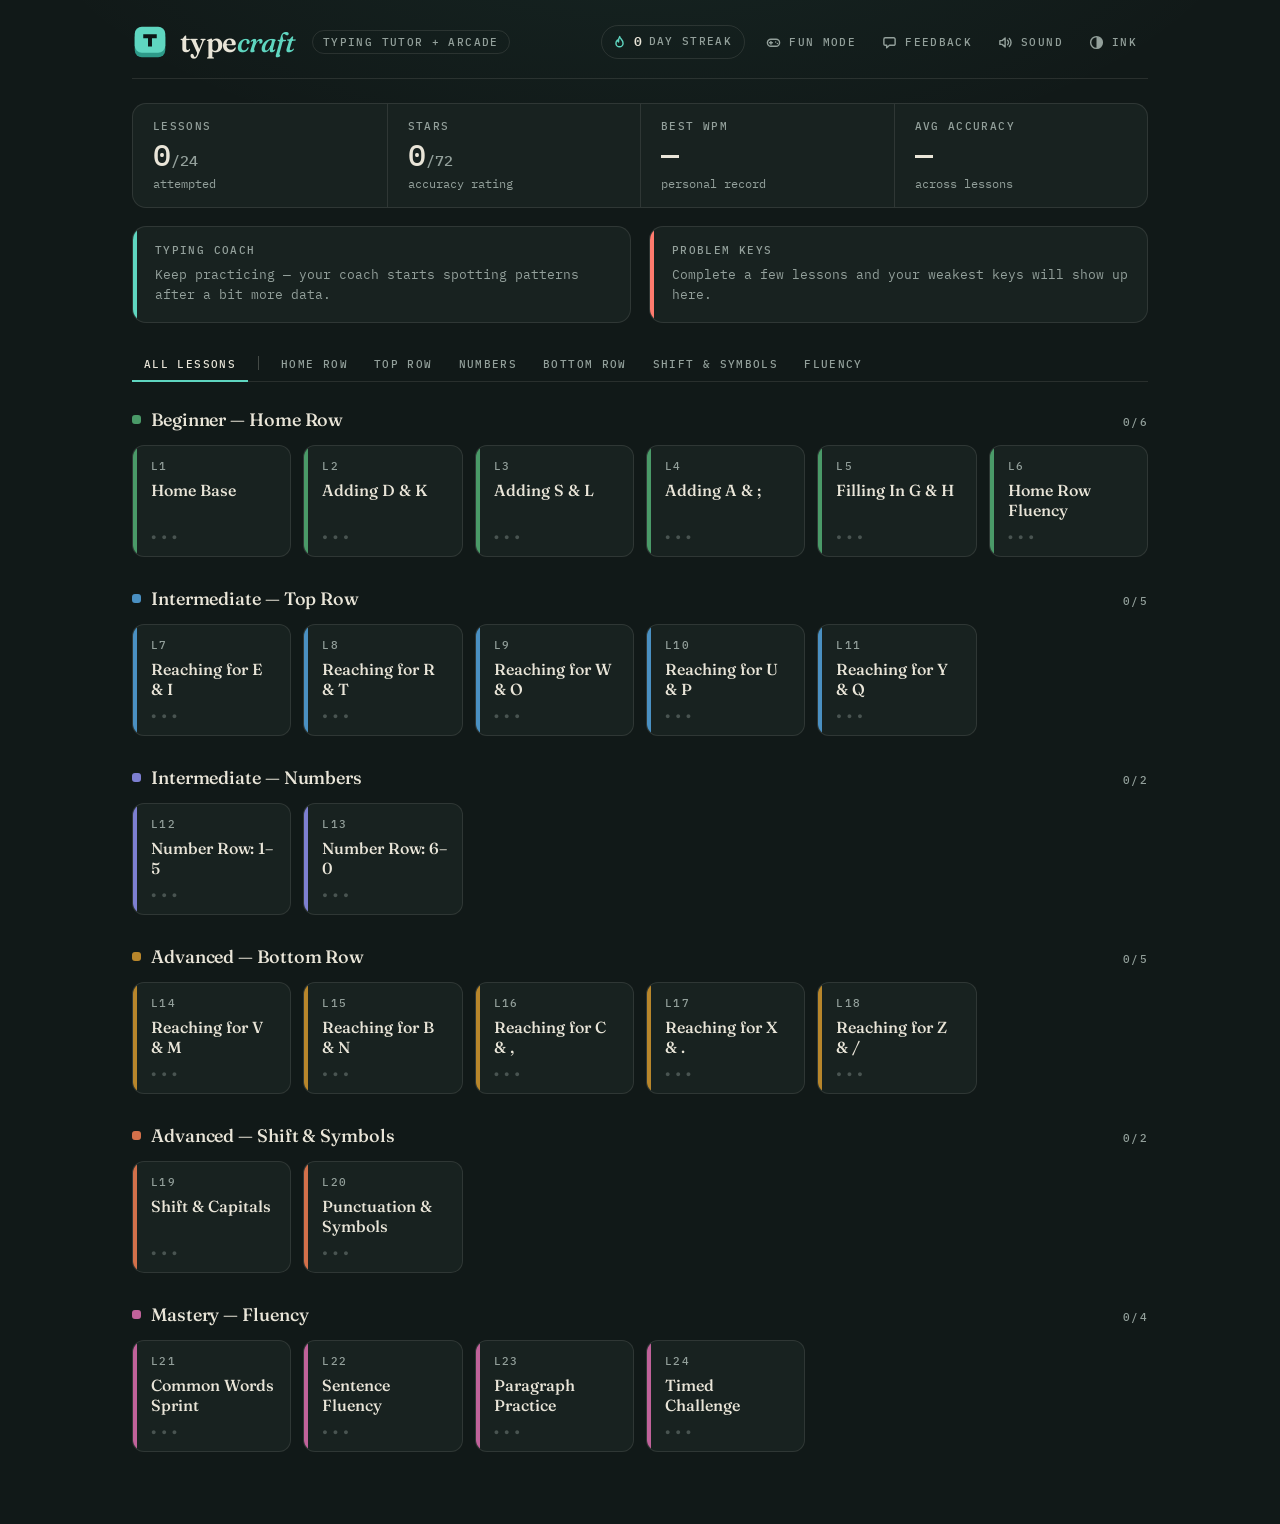
==== index.html @ c78d2ec3 "Fix the 11 known bugs in lessons, stats, input and coach - Lessons only use keys already taught: B &" ====
<!DOCTYPE html>
<html lang="en" data-theme="dark">
<head>
<meta charset="UTF-8">
<meta name="viewport" content="width=device-width, initial-scale=1.0">
<title>TypeCraft</title>
<link rel="icon" type="image/svg+xml" href="data:image/svg+xml,%3Csvg xmlns='http://www.w3.org/2000/svg' viewBox='0 0 40 40'%3E%3Crect x='3' y='7' width='34' height='30' rx='8' fill='%23177a6c'/%3E%3Crect x='3' y='3' width='34' height='29' rx='8' fill='%2345cdb6'/%3E%3Cpath d='M12.5 11.5h15v4.2h-5.3V25h-4.4v-9.3h-5.3z' fill='%230c1615'/%3E%3C/svg%3E">
<link rel="preconnect" href="https://fonts.googleapis.com">
<link rel="preconnect" href="https://fonts.gstatic.com" crossorigin>
<link href="https://fonts.googleapis.com/css2?family=Fraunces:ital,opsz,wght@0,9..144,400..700;1,9..144,400..700&family=IBM+Plex+Mono:wght@400;500;600&display=swap" rel="stylesheet">
<style>
/* ==========================================================================
   TYPECRAFT LOOK - "ink & paper"
   Two themes: "ink" (dark, the default) and "paper" (light).
   One accent (teal) and one alarm colour (red, used for errors only).
   Type: IBM Plex Mono for everything you type or measure, Fraunces for
   names and titles. Every colour is a token; nothing below hardcodes one.
   Buttons and key hints are drawn as keycaps; the lesson text sits on a
   sheet under a typewriter-style scale.
   ========================================================================== */
:root{
  --mono:'IBM Plex Mono',ui-monospace,'Cascadia Mono',Consolas,monospace;
  --display:'Fraunces',Georgia,'Times New Roman',serif;
  --radius:14px;
  /* older token names, still referenced by a few inline styles in the script */
  --surface:var(--sub-alt); --surface-alt:var(--sub-alt);
  --text-primary:var(--text); --text-muted:var(--sub); --caret:var(--accent);
}
/* Contrast on --bg / --sub-alt: text 14.2 / 12.9, sub 6.6 / 6.0, accent 10.1 / 9.2, error 7.1 / 6.5 */
:root[data-theme="dark"]{
  --bg:#111918; --sub-alt:#182220; --fill:#22302d;
  --text:#e9e5d8; --sub:#93a09b; --typed:#4f867b;
  --accent:#5fd6c0; --accent-ink:#0c1615; --accent-deep:#2e9a89; --accent-soft:rgba(95,214,192,.13);
  --error:#ff7b6e; --error-ink:#2a0d0a; --error-deep:#c9483c; --error-soft:rgba(255,123,110,.17);
  --border:rgba(233,229,216,.11); --border-strong:rgba(233,229,216,.24); --key-edge:#080d0c;
  --shadow:rgba(0,0,0,.55); --scrim:rgba(6,10,10,.74); --glow:rgba(95,214,192,.07);
}
/* Contrast on --bg / --sub-alt: text 14.5 / 16.1, sub 5.4 / 6.0, accent 5.2 / 5.8, error 4.6 / 5.1 */
:root[data-theme="light"]{
  --bg:#f1ece1; --sub-alt:#fbf8f1; --fill:#e6dfd0;
  --text:#1e1c17; --sub:#655f52; --typed:#6f968d;
  --accent:#0b6e63; --accent-ink:#fbf8f1; --accent-deep:#07504a; --accent-soft:rgba(11,110,99,.11);
  --error:#bf3a2b; --error-ink:#fff7f3; --error-deep:#8f2a1f; --error-soft:rgba(191,58,43,.13);
  --border:rgba(48,40,22,.14); --border-strong:rgba(48,40,22,.3); --key-edge:#d3cab6;
  --shadow:rgba(70,52,20,.24); --scrim:rgba(52,46,34,.5); --glow:rgba(11,110,99,.06);
}

/* ---------- BASE ---------- */
*{box-sizing:border-box;}
html{scrollbar-color:var(--border-strong) transparent;}
html,body{margin:0; padding:0;}
body{
  background-color:var(--bg); color:var(--text); font-family:var(--mono); font-size:14px; line-height:1.5;
  min-height:100vh; -webkit-font-smoothing:antialiased;
  background-image:radial-gradient(900px 440px at 50% -140px, var(--glow), transparent 72%); background-repeat:no-repeat;
  transition:background-color .25s ease, color .25s ease;
}
::selection{background:var(--accent); color:var(--accent-ink);}
button,select,textarea,input{font-family:var(--mono);}
:focus-visible{outline:2px solid var(--accent); outline-offset:2px;}
.app-wrapper{max-width:1080px; margin:0 auto; min-height:100vh; display:flex; flex-direction:column; gap:24px; padding:24px 32px 72px;}

/* small tracked capitals: the one label style used across the whole app */
.brand-tag,.nav-btn,.streak-label,.hs-label,.review-title,.config-item,.tier-meta,.lnum,.chip-label,
.keycap .label,.rlabel,.si-hud-item,.tow-label,.legend-item{
  font-family:var(--mono); font-size:10.5px; font-weight:500; letter-spacing:.13em; text-transform:uppercase;
}

/* generic modal shell */
.overlay{position:fixed; inset:0; background:var(--scrim); backdrop-filter:blur(5px); display:flex; align-items:center; justify-content:center; padding:20px; z-index:30;}
.overlay.hidden{display:none;}

/* ---------- BUTTONS: keycaps ---------- */
.btn{font-size:12.5px; font-weight:600; letter-spacing:.01em; padding:10px 16px; border-radius:9px; cursor:pointer; border:1px solid transparent; transition:transform .08s ease, box-shadow .08s ease, filter .12s ease;}
.btn.primary{background:var(--accent); color:var(--accent-ink); box-shadow:0 3px 0 var(--accent-deep);}
.btn.secondary{background:var(--sub-alt); color:var(--text); border-color:var(--border-strong); box-shadow:0 3px 0 var(--key-edge);}
.btn.danger{background:var(--error); color:var(--error-ink); box-shadow:0 3px 0 var(--error-deep);}
.btn:hover{transform:translateY(-1px); filter:brightness(1.06);}
.btn.primary:hover{box-shadow:0 4px 0 var(--accent-deep);}
.btn.secondary:hover{box-shadow:0 4px 0 var(--key-edge);}
.btn.danger:hover{box-shadow:0 4px 0 var(--error-deep);}
.btn:active{transform:translateY(2px); filter:none;}
.btn.primary:active{box-shadow:0 1px 0 var(--accent-deep);}
.btn.secondary:active{box-shadow:0 1px 0 var(--key-edge);}
.btn.danger:active{box-shadow:0 1px 0 var(--error-deep);}
.back-btn{background:none; border:none; color:var(--sub); font-size:12px; padding:6px 10px; margin-left:-10px; border-radius:8px; cursor:pointer; transition:color .12s ease, background .12s ease;}
.back-btn:hover{color:var(--text); background:var(--fill);}

/* ---------- HEADER ---------- */
.dashboard-header{display:flex; align-items:center; gap:16px; flex-wrap:wrap; padding-bottom:18px; border-bottom:1px solid var(--border);}
.brand{display:flex; align-items:center; gap:12px; font-family:var(--display); font-size:28px; font-weight:600; letter-spacing:-.02em; line-height:1; color:var(--text); cursor:pointer; user-select:none;}
.brand-mark{width:36px; height:36px; flex:none; transition:transform .12s ease;}
.brand:hover .brand-mark{transform:translateY(-1px);}
.brand:active .brand-mark{transform:translateY(1px);}
.bm-base{fill:var(--accent-deep);} .bm-top{fill:var(--accent);} .bm-glyph{fill:var(--accent-ink);}
.brand .brand-accent{font-style:italic; font-weight:500; color:var(--accent); padding-right:2px;}
.brand .brand-tag{color:var(--sub); border:1px solid var(--border); border-radius:999px; padding:6px 10px 5px; margin-left:4px; line-height:1;}
.header-actions{display:flex; align-items:center; gap:4px; margin-left:auto;}
.nav-btn{background:none; border:none; color:var(--sub); padding:9px 11px; border-radius:9px; cursor:pointer; display:flex; align-items:center; gap:8px; transition:color .12s ease, background .12s ease;}
.nav-btn:hover{color:var(--text); background:var(--fill);}
.nb-svg{width:15px; height:15px; flex:none; fill:none; stroke:currentColor; stroke-width:1.5; stroke-linecap:round; stroke-linejoin:round;}
.streak-display{display:flex; align-items:center; gap:7px; color:var(--sub); padding:6px 12px 6px 10px; margin-right:6px; border-radius:999px; border:1px solid var(--border);}
.streak-display .nb-svg{color:var(--accent);}
.streak-display b{color:var(--text); font-size:13px; font-weight:600;}

/* ---------- HOME ---------- */
#homeView{display:flex; flex-direction:row; flex-wrap:wrap; align-content:flex-start; gap:18px; animation:fadeSlideIn .25s ease;}
#homeView > *{flex:1 1 100%; min-width:0;}
#homeView > .coach-panel,#homeView > .review-panel{flex:1 1 calc(50% - 9px); min-width:300px;}

.home-stats{display:grid; grid-template-columns:repeat(4,1fr); background:var(--sub-alt); border:1px solid var(--border); border-radius:var(--radius); overflow:hidden;}
.hstat{display:flex; flex-direction:column; gap:3px; padding:15px 20px 14px; border-left:1px solid var(--border);}
.hstat:first-child{border-left:none;}
.hstat .hs-label{color:var(--sub);}
.hstat .hs-value{font-size:30px; font-weight:500; color:var(--text); line-height:1.15; font-variant-numeric:tabular-nums;}
.hstat .hs-sub{font-size:11.5px; color:var(--sub);}

.review-panel,.coach-panel{position:relative; overflow:hidden; background:var(--sub-alt); border:1px solid var(--border); border-radius:var(--radius); padding:16px 18px 16px 22px; display:flex; align-items:center; justify-content:space-between; gap:14px 18px; flex-wrap:wrap;}
.review-panel::before,.coach-panel::before{content:''; position:absolute; left:0; top:0; bottom:0; width:4px; background:var(--error);}
.coach-panel::before{background:var(--accent);}
.review-info{display:flex; flex-direction:column; gap:7px; min-width:0; flex:1 1 300px;}
.review-title{color:var(--sub);}
.review-keys{display:flex; gap:6px; flex-wrap:wrap;}
.review-key-chip{font-size:12.5px; font-weight:600; padding:4px 9px; border-radius:6px; background:var(--error-soft); color:var(--error);}
.review-empty{font-size:13px; color:var(--sub); line-height:1.55;}
.coach-message{font-size:13px; color:var(--text); max-width:560px; line-height:1.6;}

/* tier filter: index tabs */
.config-bar{display:flex; align-items:flex-end; gap:2px; flex-wrap:wrap; border-bottom:1px solid var(--border); margin-top:6px;}
.config-item{background:none; border:none; border-bottom:2px solid transparent; margin-bottom:-1px; color:var(--sub); padding:10px 12px 9px; cursor:pointer; white-space:nowrap; transition:color .12s ease, border-color .12s ease;}
.config-item:hover{color:var(--text);}
.config-item.active{color:var(--text); border-bottom-color:var(--accent);}
.config-sep{width:1px; height:14px; background:var(--border-strong); margin:0 8px 11px; flex:none;}

/* ---------- LESSON DASHBOARD ---------- */
.card-dashboard{display:flex; flex-direction:column; gap:28px; padding-top:6px;}
.tier-block{display:flex; flex-direction:column; gap:12px;}
.tier-head{display:flex; align-items:baseline; gap:10px;}
.tier-dot{width:9px; height:9px; border-radius:3px; flex:none; align-self:center;}
.tier-title{font-family:var(--display); font-size:18px; font-weight:500; letter-spacing:-.005em; color:var(--text);}
.tier-meta{margin-left:auto; color:var(--sub);}
.card-grid{display:grid; grid-template-columns:repeat(auto-fill, minmax(140px,1fr)); gap:12px;}
.lesson-card{
  position:relative; overflow:hidden; background:var(--sub-alt); border:1px solid var(--border); border-radius:12px;
  padding:13px 14px 12px 18px; min-height:112px; cursor:pointer; display:flex; flex-direction:column; gap:6px;
  transition:transform .14s ease, border-color .14s ease, box-shadow .14s ease;
}
.lesson-card::after{content:''; position:absolute; left:0; top:0; bottom:0; width:4px; background:var(--tier-accent, var(--accent)); transition:width .14s ease;}
.lesson-card:hover{transform:translateY(-3px); border-color:var(--tier-accent, var(--accent)); box-shadow:0 14px 26px -18px var(--shadow);}
.lesson-card:hover::after{width:7px;}
.lesson-card .lnum{color:var(--sub);}
.lesson-card .ltitle{font-family:var(--display); font-size:16px; font-weight:500; line-height:1.25; color:var(--text);}
.lesson-card .lstars{margin-top:auto; font-size:9px; letter-spacing:5px; color:var(--tier-accent, var(--accent));}
.lesson-card .lstars .empty{color:var(--sub); opacity:.4;}
.empty-grid{font-size:12.5px; color:var(--sub); padding:8px 2px;}

/* ==========================================================================
   LESSON PAGE - a sheet of paper under a typewriter scale, with finger guide
   ========================================================================== */
#lessonView{display:none; flex-direction:column; gap:16px; animation:fadeSlideIn .25s ease;}
@keyframes fadeSlideIn{ from{opacity:0; transform:translateY(8px);} to{opacity:1; transform:translateY(0);} }

.lesson-shell{
  display:grid; grid-template-columns:minmax(0,1fr) auto; column-gap:24px; row-gap:14px; align-items:end;
  grid-template-areas:"head stages" "title chips" "rail rail" "paper paper" "stats ctrl";
}
.lesson-shell > .lesson-head{grid-area:head; align-self:center;}
.lesson-shell > .lesson-heading{grid-area:title;}
.lesson-shell > .key-chips{grid-area:chips; justify-self:end; justify-content:flex-end; padding-bottom:7px;}
.lesson-shell > .stage-row{grid-area:stages; justify-self:end; align-self:center;}
.lesson-shell > .rail-wrap{grid-area:rail; margin-top:4px;}
.lesson-shell > .paper-wrap{grid-area:paper; margin-top:-14px;} /* cancels the row gap: the sheet hangs from the scale */
.lesson-shell > .stats-row{grid-area:stats; margin-top:4px;}
.lesson-shell > .controls{grid-area:ctrl; justify-self:end; align-self:center; margin-top:4px;}

.lesson-head{display:flex; align-items:center; justify-content:space-between; gap:14px; flex-wrap:wrap;}
.lesson-tier-tag{font-size:12px; color:var(--sub); line-height:1.5; max-width:620px;}
.lesson-title{font-family:var(--display); font-size:32px; font-weight:600; letter-spacing:-.02em; line-height:1.15; margin-top:2px; color:var(--text);}
.key-chips{display:flex; gap:8px; align-items:center; flex-wrap:wrap;}
.chip-label{color:var(--sub);}
.chip{min-width:28px; text-align:center; background:var(--sub-alt); color:var(--text); font-family:var(--mono); font-size:12px; font-weight:600; padding:3px 8px; border:1px solid var(--border-strong); border-bottom-width:3px; border-radius:7px;}

.stage-row{display:inline-flex; gap:2px; align-items:center; padding:3px; background:var(--sub-alt); border:1px solid var(--border); border-radius:11px;}
.stage-pill{font-size:12px; font-weight:500; padding:6px 12px; border-radius:8px; color:var(--sub); transition:color .12s ease, background .12s ease;}
.stage-pill:hover{color:var(--text);}
.stage-pill.done{color:var(--accent);}
.stage-pill.current{background:var(--accent); color:var(--accent-ink); font-weight:600;}

/* the scale: ruler ticks along the top edge of the sheet, pointer shows progress */
.rail-wrap{padding:0;}
.rail{position:relative; height:24px;}
.rail-track{
  position:absolute; left:0; right:0; bottom:0; height:9px;
  background-image:repeating-linear-gradient(90deg, var(--border-strong) 0 1px, transparent 1px 60px), repeating-linear-gradient(90deg, var(--border-strong) 0 1px, transparent 1px 12px);
  background-size:100% 9px, 100% 5px; background-position:left bottom, left bottom; background-repeat:no-repeat;
}
.carriage{position:absolute; left:0; top:1px; width:14px; height:11px; background:var(--accent); clip-path:polygon(0 0, 100% 0, 50% 100%); transition:left .08s linear;}
.carriage.ding{animation:ding .32s ease;}
@keyframes ding{0%{transform:translateY(0);} 40%{transform:translateY(-5px);} 100%{transform:translateY(0);}}

.paper-wrap{position:relative;}
.paper{position:relative; background:var(--sub-alt); border:1px solid var(--border); border-radius:var(--radius); padding:28px 34px 30px; min-height:172px; box-shadow:0 22px 44px -30px var(--shadow); transition:opacity .2s ease, border-color .2s ease, box-shadow .2s ease;}
.lesson-shell .paper{border-radius:3px 3px var(--radius) var(--radius);}
.paper.focused{border-color:var(--border-strong); box-shadow:0 0 0 3px var(--accent-soft), 0 22px 44px -30px var(--shadow);}
.text-display{font-family:var(--mono); font-size:26px; font-weight:400; line-height:1.8; color:var(--text); white-space:pre-wrap; word-wrap:break-word; font-variant-ligatures:none;}
.word{display:inline-block; white-space:nowrap;}
/* What is still to type is the strongest text on the page, because that is
   where the eyes should be; what has been typed fades back into the sheet. */
.letter{display:inline-block; position:relative; transition:color .1s ease;}
.letter.default{color:var(--text);}
.letter.correct{color:var(--typed);}
.letter.incorrect{color:var(--error); background:linear-gradient(var(--error-soft), var(--error-soft)) no-repeat center / 100% 62%; border-radius:3px; text-decoration:underline; text-decoration-thickness:2px; text-underline-offset:7px;}
.letter.current{background:none;}
.letter.current::before{content:''; position:absolute; left:-2px; top:15%; height:70%; width:3px; background:var(--accent); border-radius:2px; animation:caretBlink 1.1s steps(1) infinite;}
@keyframes caretBlink{0%,55%{opacity:1;} 56%,100%{opacity:0;}}
/* invisible capture textarea laid over the sheet (lesson + both typing games) */
#typer,#metroTyper,#towTyper{position:absolute; inset:0; width:100%; height:100%; opacity:0; resize:none; border:none; outline:none; margin:0; padding:0; background:transparent; color:transparent; caret-color:transparent; font-size:16px; cursor:text;}
/* start hint: the text stays readable underneath, the prompt straddles the foot of the sheet */
.start-hint{position:absolute; inset:0; display:flex; align-items:flex-end; justify-content:center; border-radius:var(--radius); cursor:text;}
.start-hint span{font-size:12px; color:var(--text); background:var(--bg); border:1px solid var(--border-strong); border-radius:999px; padding:6px 14px; transform:translateY(50%); box-shadow:0 8px 20px -10px var(--shadow); transition:border-color .12s ease, color .12s ease;}
.start-hint:hover span{border-color:var(--accent); color:var(--accent);}

.stats-row{display:flex; gap:10px; flex-wrap:wrap;}
.keycap{min-width:108px; padding:9px 14px 8px; background:var(--sub-alt); border:1px solid var(--border); border-radius:10px;}
.keycap .label{color:var(--sub);}
.keycap .value{font-family:var(--mono); font-size:22px; font-weight:500; color:var(--text); line-height:1.3; font-variant-numeric:tabular-nums;}
.keycap.accent .value{color:var(--accent);}

.controls{display:flex; align-items:center; gap:14px; flex-wrap:wrap;}
.hint{font-size:11.5px; color:var(--sub);}
.hint kbd{display:inline-block; background:var(--sub-alt); border:1px solid var(--border-strong); border-bottom-width:2px; border-radius:5px; padding:1px 7px; font-family:var(--mono); font-size:11px; font-weight:600; color:var(--text);}

/* ---------- finger guide ---------- */
.hands-card{background:none; border:1px solid var(--border); border-radius:var(--radius); padding:12px 18px 16px; display:flex; flex-direction:column; gap:8px;}
.finger-caption{text-align:center; font-size:12.5px; color:var(--sub);}
.finger-caption b{color:var(--accent); font-weight:600;}
.hands-stage{display:flex; justify-content:center; align-items:flex-end; gap:64px; padding:6px 0 2px;}
.hand{display:flex; flex-direction:column; align-items:center;}
.fingers{display:flex; gap:5px; align-items:flex-end;}
.finger{width:16px; background:var(--fill); border-radius:8px 8px 4px 4px; transition:transform .18s cubic-bezier(.34,1.56,.64,1), background .18s, box-shadow .18s;}
.finger.h-index{height:34px;} .finger.h-middle{height:42px;} .finger.h-ring{height:36px;} .finger.h-pinky{height:26px;}
.palm-row{display:flex; align-items:center; gap:5px; margin-top:3px;}
.palm{width:58px; height:28px; border-radius:14px 14px 20px 20px; background:var(--fill); opacity:.7;}
.thumb{width:22px; height:14px; background:var(--fill); border-radius:8px; transition:transform .18s cubic-bezier(.34,1.56,.64,1), background .18s, box-shadow .18s;}
.finger.active,.thumb.active{background:var(--accent); transform:translateY(-8px) scale(1.12); box-shadow:0 0 0 4px var(--accent-soft); z-index:2;}

/* ---------- FUN MODE HUB ---------- */
#funSelectView{display:none; flex-direction:column; gap:18px;}
.fun-grid{display:grid; grid-template-columns:repeat(auto-fill, minmax(260px,1fr)); gap:14px;}
.fun-card{background:var(--sub-alt); border:1px solid var(--border); border-radius:var(--radius); padding:22px 22px 24px; display:flex; flex-direction:column; gap:10px; align-items:flex-start; transition:transform .14s ease, border-color .14s ease, box-shadow .14s ease;}
.fun-card:hover{transform:translateY(-3px); border-color:var(--border-strong); box-shadow:0 16px 30px -22px var(--shadow);}
.fun-card .btn{margin-top:6px; align-self:stretch;}
/* cards carry different numbers of controls, so the Play key is pinned to the bottom */
.fun-card .btn:last-child{margin-top:auto;}
.fun-card select.btn{appearance:none; color:var(--text); background:var(--bg); border:1px solid var(--border-strong); box-shadow:none; font-weight:500; cursor:pointer;}
.fun-card select.btn:hover{transform:none; filter:none; border-color:var(--accent);}
.fun-card.disabled{opacity:.5;}
.fun-icon{width:46px; height:46px; border-radius:12px; background:var(--accent-soft); color:var(--accent); display:grid; place-items:center; font-size:24px; margin-bottom:4px;}
.fun-icon svg{width:26px; height:26px; fill:none; stroke:currentColor; stroke-width:1.6; stroke-linecap:round; stroke-linejoin:round;}
.fun-title{font-family:var(--display); font-size:21px; font-weight:600; letter-spacing:-.01em; color:var(--text);}
.fun-desc{font-size:12.5px; color:var(--sub); line-height:1.6;}

/* ---------- GAME HUD (shared by all three games) ---------- */
#spaceInvadersView,#metronomeView,#tugOfWarView{display:none; flex-direction:column; gap:14px;}
.si-hud{display:flex; align-items:center; gap:10px; flex-wrap:wrap;}
.si-hud-item{color:var(--sub); background:var(--sub-alt); border:1px solid var(--border); border-radius:10px; padding:7px 12px; line-height:1.6;}
.si-hud-item span{font-size:15px; font-weight:600; letter-spacing:0; color:var(--accent);}
.si-canvas-wrap{position:relative; border-radius:var(--radius); overflow:hidden; border:1px solid var(--border);}
#siCanvas{display:block; width:100%; background:var(--sub-alt);}
.si-hint{text-align:center; font-size:12px; color:var(--sub); margin:0;}
.si-gameover{position:absolute; inset:0; background:var(--sub-alt); background:color-mix(in srgb, var(--sub-alt) 90%, transparent); backdrop-filter:blur(3px); display:flex; flex-direction:column; align-items:center; justify-content:center; gap:14px; color:var(--text);}
.si-gameover.hidden{display:none;}
.si-gameover h3{font-family:var(--display); font-size:24px; font-weight:600; color:var(--text); margin:0;}
.si-gameover .si-score-big{font-family:var(--mono); font-size:52px; font-weight:500; color:var(--accent); line-height:1; margin-bottom:10px;}

/* ---------- METRONOME ---------- */
.beat-dot{width:16px; height:16px; border-radius:50%; background:var(--fill); border:1px solid var(--border-strong); margin-left:auto; margin-right:6px; transition:transform .08s ease, background .08s ease, box-shadow .08s ease;}
.beat-dot.pulse{transform:scale(1.5); background:var(--accent); border-color:var(--accent); box-shadow:0 0 0 6px var(--accent-soft);}

/* ---------- TUG OF WAR ---------- */
.tow-track{display:flex; align-items:center; gap:12px; padding:6px 0;}
.tow-label{color:var(--sub);}
.tow-label-left{color:var(--accent);}
.tow-label-right{color:var(--error);}
.tow-bar{flex:1; height:12px; border-radius:999px; background:linear-gradient(90deg, var(--accent-soft), var(--fill) 50%, var(--error-soft)); border:1px solid var(--border); position:relative;}
.tow-bar::after{content:''; position:absolute; left:50%; top:-6px; bottom:-6px; width:1px; background:var(--border-strong);}
.tow-flag{position:absolute; z-index:1; top:50%; left:50%; width:20px; height:20px; border-radius:50%; background:var(--accent); border:3px solid var(--bg); transform:translate(-50%,-50%); transition:left .1s linear; box-shadow:0 0 0 4px var(--accent-soft);}

/* ---------- RESULTS ---------- */
.results-view{position:fixed; inset:0; background:var(--scrim); backdrop-filter:blur(5px); display:flex; align-items:center; justify-content:center; padding:20px; opacity:1; transition:opacity .25s ease; z-index:20;}
.results-view.hidden{opacity:0; pointer-events:none;}
.results-card{background:var(--sub-alt); border:1px solid var(--border); border-radius:18px; padding:30px 36px 32px; width:100%; max-width:640px; text-align:center; box-shadow:0 30px 80px -24px var(--shadow);}
.results-card h2{margin:0 0 16px; font-family:var(--display); font-size:27px; font-weight:600; letter-spacing:-.015em; line-height:1.2; color:var(--text);}
.results-stars{font-size:19px; letter-spacing:8px; padding-left:8px; color:var(--accent); margin:-6px 0 18px;}
.results-stars .empty{color:var(--sub); opacity:.4;}
#wpmChart{width:100%; height:200px; background:var(--bg); border-radius:12px; border:1px solid var(--border);}
.chart-legend{display:flex; justify-content:center; gap:20px; margin:12px 0 22px; color:var(--sub);}
.legend-item{display:flex; align-items:center; gap:7px;}
.dot{width:8px; height:8px; border-radius:50%; display:inline-block;}
.dot-wpm{background:var(--accent);}
.dot-acc{background:var(--sub);}
.results-grid{display:grid; grid-template-columns:repeat(auto-fit, minmax(110px,1fr)); gap:10px; margin:6px 0 26px;}
.rstat{background:var(--bg); border:1px solid var(--border); border-radius:10px; padding:10px 8px 8px;}
.rlabel{color:var(--sub);}
.rvalue{font-family:var(--mono); font-size:26px; font-weight:500; color:var(--text); line-height:1.3; font-variant-numeric:tabular-nums;}
.rstat:first-child .rvalue{color:var(--accent);}
.results-actions{display:flex; gap:10px; justify-content:center; flex-wrap:wrap;}

/* ---------- FEEDBACK MODAL ---------- */
.feedback-stars{display:flex; gap:6px; font-size:26px; line-height:1; color:var(--sub); cursor:pointer; margin:4px 0 16px;}
.feedback-stars span{opacity:.45; transition:color .12s ease, opacity .12s ease, transform .12s ease;}
.feedback-stars span:hover{transform:scale(1.15); opacity:.8;}
.feedback-stars span.active{color:var(--accent); opacity:1;}
.feedback-textarea{width:100%; min-height:104px; resize:vertical; background:var(--bg); border:1px solid var(--border-strong); border-radius:10px; padding:12px 13px; color:var(--text); font-family:var(--mono); font-size:13px; line-height:1.6; outline:none; margin-bottom:16px;}
.feedback-textarea:focus{border-color:var(--accent); box-shadow:0 0 0 3px var(--accent-soft);}
.feedback-textarea::placeholder{color:var(--sub);}
.feedback-history{margin-top:20px; max-height:170px; overflow-y:auto; display:flex; flex-direction:column; gap:8px;}
.feedback-entry{background:var(--bg); border:1px solid var(--border); border-radius:10px; padding:10px 13px; font-size:12.5px; line-height:1.5;}
.feedback-entry .fe-stars{color:var(--accent); font-size:12px;}
.feedback-entry .fe-date{color:var(--sub); font-size:11px; float:right;}

/* ---------- narrow windows ---------- */
@media (max-width:820px){
  .app-wrapper{padding:18px 16px 56px;}
  .brand .brand-tag{display:none;}
  .home-stats{grid-template-columns:repeat(2,1fr);}
  .hstat:nth-child(odd){border-left:none;}
  .hstat:nth-child(n+3){border-top:1px solid var(--border);}
  .lesson-shell{grid-template-columns:minmax(0,1fr); grid-template-areas:"head" "title" "chips" "stages" "rail" "paper" "stats" "ctrl";}
  .lesson-shell > .stage-row,.lesson-shell > .controls,.lesson-shell > .key-chips{justify-self:start; justify-content:flex-start; padding-bottom:0;}
  .lesson-title{font-size:26px;}
  .text-display{font-size:20px;}
  .paper{padding:22px 18px 24px;}
  .hands-stage{gap:36px;}
}
@media (prefers-reduced-motion: reduce){
  *{animation:none !important; transition:none !important;}
}
</style>
</head>
<body>

  <div class="app-wrapper">

    <header class="dashboard-header">
      <div class="brand" id="brandHome" title="Back to lessons"><svg class="brand-mark" viewBox="0 0 40 40" aria-hidden="true"><rect class="bm-base" x="3" y="7" width="34" height="30" rx="8"/><rect class="bm-top" x="3" y="3" width="34" height="29" rx="8"/><path class="bm-glyph" d="M12.5 11.5h15v4.2h-5.3V25h-4.4v-9.3h-5.3z"/></svg><span>type<span class="brand-accent">craft</span></span><span class="brand-tag">typing tutor + arcade</span></div>
      <div class="header-actions">
        <div class="streak-display" title="Consecutive days practiced"><svg class="nb-svg" viewBox="0 0 16 16" aria-hidden="true"><path d="M8.2 1.6c.3 2.3 3.6 3.6 3.6 7.1a3.8 3.8 0 0 1-7.6 0c0-1.5.7-2.6 1.6-3.4.1 1 .5 1.7 1.2 2.1-.3-2.2.2-4.2 1.2-5.8z"/></svg><b id="streakCount">0</b><span class="streak-label">day streak</span></div>
        <button id="funModeBtn" class="nav-btn" title="Arcade mini-games"><svg class="nb-svg" viewBox="0 0 16 16" aria-hidden="true"><rect x="1.5" y="4.5" width="13" height="7.5" rx="3.75"/><path d="M5.25 6.75v3M3.75 8.25h3M10.3 7.4h.01M12.1 9.1h.01"/></svg>fun mode</button>
        <button id="feedbackBtn" class="nav-btn" title="Send feedback"><svg class="nb-svg" viewBox="0 0 16 16" aria-hidden="true"><path d="M3.5 3h9A1.5 1.5 0 0 1 14 4.5v5a1.5 1.5 0 0 1-1.5 1.5H8l-3 2.6V11H3.5A1.5 1.5 0 0 1 2 9.5v-5A1.5 1.5 0 0 1 3.5 3z"/></svg>feedback</button>
        <button id="soundToggle" class="nav-btn" title="Key sounds: click to switch between on, low and off"></button>
        <button id="themeToggle" class="nav-btn" title="Switch between the ink (dark) and paper (light) themes"></button>
      </div>
    </header>

    <!-- ============ HOME ============ -->
    <div id="homeView">
      <div class="home-stats" id="homeStats"></div>
      <div id="coachPanel" class="coach-panel"></div>
      <div id="reviewPanel" class="review-panel"></div>
      <div class="config-bar" id="tierFilter"></div>
      <div id="cardDashboard" class="card-dashboard"></div>
    </div>

    <!-- ============ LESSON PAGE — Carriage layout ============ -->
    <div id="lessonView">
      <div class="lesson-shell">
        <div class="lesson-head">
          <button class="back-btn" id="backBtn">&larr; Back to dashboard</button>
        </div>
        <div class="lesson-heading">
          <div class="lesson-tier-tag" id="lessonTier"></div>
          <div class="lesson-title" id="lessonTitle"></div>
        </div>
        <div class="key-chips"><span class="chip-label">Focus:</span><div id="keyChips" style="display:flex; gap:6px; flex-wrap:wrap;"></div></div>
        <div class="stage-row" id="stageRow"></div>

        <div class="rail-wrap">
          <div class="rail">
            <div class="rail-track"></div>
            <div class="carriage" id="carriage"></div>
          </div>
        </div>

        <div class="paper-wrap">
          <div class="paper" id="paper">
            <div class="text-display" id="textDisplay"></div>
            <textarea id="typer" autocomplete="off" autocapitalize="off" autocorrect="off" spellcheck="false"></textarea>
          </div>
          <div class="start-hint" id="startHint"><span>just start typing</span></div>
        </div>

        <div class="stats-row">
          <div class="keycap"><div class="label">Time</div><div class="value" id="statTime">0.0s</div></div>
          <div class="keycap accent"><div class="label">WPM</div><div class="value" id="statWpm">0</div></div>
          <div class="keycap"><div class="label">Accuracy</div><div class="value" id="statAcc">100%</div></div>
          <div class="keycap"><div class="label">Errors</div><div class="value" id="statErr">0</div></div>
        </div>

        <div class="controls">
          <button class="btn secondary" id="restartBtn">Restart lesson</button>
          <span class="hint">press <kbd>Tab</kbd> to restart instantly</span>
        </div>
      </div>

      <div class="hands-card">
        <div class="finger-caption" id="fingerCaption">&nbsp;</div>
        <div class="hands-stage">
          <div class="hand left">
            <div class="fingers">
              <div class="finger h-pinky" data-finger="lp"></div>
              <div class="finger h-ring" data-finger="lr"></div>
              <div class="finger h-middle" data-finger="lm"></div>
              <div class="finger h-index" data-finger="li"></div>
            </div>
            <div class="palm-row"><div class="palm"></div><div class="thumb" data-finger="thumb-l"></div></div>
          </div>
          <div class="hand right">
            <div class="fingers">
              <div class="finger h-index" data-finger="ri"></div>
              <div class="finger h-middle" data-finger="rm"></div>
              <div class="finger h-ring" data-finger="rr"></div>
              <div class="finger h-pinky" data-finger="rp"></div>
            </div>
            <div class="palm-row"><div class="thumb" data-finger="thumb-r"></div><div class="palm"></div></div>
          </div>
        </div>
      </div>
    </div>

    <!-- ============ FUN MODE HUB ============ -->
    <div id="funSelectView">
      <div class="lesson-head">
        <button class="back-btn" id="funBackBtn">&larr; Back to dashboard</button>
      </div>
      <div class="fun-grid">
        <div class="fun-card">
          <div class="fun-icon"><svg viewBox="0 0 24 24" aria-hidden="true"><path d="M8 10.2a4 4 0 0 1 8 0"/><ellipse cx="12" cy="12.6" rx="9" ry="3.3"/><path d="M7 17.8l-1.4 2.6M12 18.4v3M17 17.8l1.4 2.6"/></svg></div>
          <div class="fun-title">Space Invaders</div>
          <div class="fun-desc">Words fall like ships. Type them before they land. Long words are boss fights.</div>
          <button class="btn primary" id="playSiBtn">Play</button>
        </div>
        <div class="fun-card">
          <div class="fun-icon"><svg viewBox="0 0 24 24" aria-hidden="true"><path d="M9.2 3.5h5.6l3.7 17h-13z"/><path d="M12 16.2l4.6-9.4M7.3 16.2h9.4"/></svg></div>
          <div class="fun-title">Metronome Rhythm</div>
          <div class="fun-desc">A steady click sets the beat. Type exactly on time to build combo and perfect rhythm.</div>
          <select id="metroBpmSelect" class="btn secondary" style="width:100%; text-align:center;">
            <option value="60">60 BPM — Relaxed</option>
            <option value="80" selected>80 BPM — Steady</option>
            <option value="100">100 BPM — Brisk</option>
            <option value="120">120 BPM — Fast</option>
          </select>
          <button class="btn primary" id="playMetroBtn">Play</button>
        </div>
        <div class="fun-card">
          <div class="fun-icon"><svg viewBox="0 0 24 24" aria-hidden="true"><path d="M2.5 16h19M12 16V5M12 5.5h6.5l-2 2.6 2 2.6H12M5.5 14v4M18.5 14v4"/></svg></div>
          <div class="fun-title">Tug-of-War</div>
          <div class="fun-desc">Race a bot typist. Outpace it to pull the flag to your side before the paragraph ends.</div>
          <select id="towBotSpeedSelect" class="btn secondary" style="width:100%; text-align:center;">
            <option value="30">Bot speed: 30 WPM — Easy</option>
            <option value="45" selected>Bot speed: 45 WPM — Medium</option>
            <option value="60">Bot speed: 60 WPM — Hard</option>
            <option value="80">Bot speed: 80 WPM — Brutal</option>
          </select>
          <button class="btn primary" id="playTowBtn">Play</button>
        </div>
      </div>
    </div>

    <!-- ============ SPACE INVADERS ============ -->
    <div id="spaceInvadersView">
      <div class="lesson-head">
        <button class="back-btn" id="siBackBtn">&larr; Back to fun mode</button>
      </div>
      <div class="si-hud">
        <div class="si-hud-item">Score: <span id="siScore">0</span></div>
        <div class="si-hud-item" id="siLives">❤️❤️❤️</div>
      </div>
      <div class="si-canvas-wrap">
        <canvas id="siCanvas" width="880" height="440"></canvas>
        <div class="si-gameover hidden" id="siGameOver">
          <h3>Game over</h3>
          <div class="si-score-big" id="siFinalScore">0</div>
          <div class="results-actions">
            <button class="btn primary" id="siReplayBtn">Play again</button>
            <button class="btn secondary" id="siExitBtn">Back to fun mode</button>
          </div>
        </div>
      </div>
      <p class="si-hint">Just start typing any falling word — no need to click first.</p>
    </div>

    <!-- ============ RESULTS VIEW ============ -->
    <section id="resultsView" class="results-view hidden">
      <div class="results-card">
        <h2>Lesson complete</h2>
        <div class="results-stars" id="resultsStars"></div>
        <canvas id="wpmChart" width="600" height="200"></canvas>
        <div class="chart-legend">
          <span class="legend-item"><i class="dot dot-wpm"></i> WPM over time</span>
          <span class="legend-item"><i class="dot dot-acc"></i> Average accuracy</span>
        </div>
        <div class="results-grid">
          <div class="rstat"><div class="rlabel">WPM</div><div class="rvalue" id="finalWpm">0</div></div>
          <div class="rstat"><div class="rlabel">Accuracy</div><div class="rvalue" id="finalAcc">0%</div></div>
          <div class="rstat"><div class="rlabel">Errors</div><div class="rvalue" id="finalErr">0</div></div>
          <div class="rstat"><div class="rlabel">Time</div><div class="rvalue" id="finalTime">0s</div></div>
        </div>
        <div class="results-actions">
          <button id="retryBtn" class="btn primary">Retry (Tab)</button>
          <button id="dashboardBtn" class="btn secondary">Back to dashboard</button>
        </div>
      </div>
    </section>

    <!-- ============ METRONOME RHYTHM CHALLENGE ============ -->
    <div id="metronomeView">
      <div class="lesson-head"><button class="back-btn" id="metroBackBtn">&larr; Back to fun mode</button></div>
      <div class="si-hud">
        <div class="si-hud-item">Score: <span id="metroScore">0</span></div>
        <div class="si-hud-item">Combo: <span id="metroCombo">0</span>x</div>
        <div class="si-hud-item">On-Beat: <span id="metroOnBeat">100</span>%</div>
        <div class="beat-dot" id="beatDot"></div>
      </div>
      <div class="paper-wrap">
        <div class="paper" id="metroPaper">
          <div class="text-display" id="metroTextDisplay"></div>
          <textarea id="metroTyper" autocomplete="off" autocapitalize="off" autocorrect="off" spellcheck="false"></textarea>
        </div>
        <div class="start-hint" id="metroStartHint"><span>click here, then type in time with the beat</span></div>
      </div>
      <p class="si-hint">Type each letter as close to the click as you can — early or late breaks your combo.</p>
    </div>
    <div class="overlay hidden" id="metroResultsOverlay">
      <div class="results-card">
        <h2>Rhythm session complete</h2>
        <div class="results-grid">
          <div class="rstat"><div class="rlabel">Final Score</div><div class="rvalue" id="metroFinalScore">0</div></div>
          <div class="rstat"><div class="rlabel">Best Combo</div><div class="rvalue" id="metroBestCombo">0</div></div>
          <div class="rstat"><div class="rlabel">On-Beat</div><div class="rvalue" id="metroFinalOnBeat">0%</div></div>
          <div class="rstat"><div class="rlabel">BPM</div><div class="rvalue" id="metroFinalBpm">0</div></div>
        </div>
        <div class="results-actions">
          <button class="btn primary" id="metroReplayBtn">Play again</button>
          <button class="btn secondary" id="metroExitBtn">Back to fun mode</button>
        </div>
      </div>
    </div>

    <!-- ============ TUG-OF-WAR ============ -->
    <div id="tugOfWarView">
      <div class="lesson-head"><button class="back-btn" id="towBackBtn">&larr; Back to fun mode</button></div>
      <div class="si-hud">
        <div class="si-hud-item">You: <span id="towUserWpm">0</span> WPM</div>
        <div class="si-hud-item">Bot: <span id="towBotWpmLabel">0</span> WPM</div>
      </div>
      <div class="tow-track">
        <div class="tow-label tow-label-left">YOU</div>
        <div class="tow-bar"><div class="tow-flag" id="towFlag"></div></div>
        <div class="tow-label tow-label-right">BOT</div>
      </div>
      <div class="paper-wrap">
        <div class="paper" id="towPaper">
          <div class="text-display" id="towTextDisplay"></div>
          <textarea id="towTyper" autocomplete="off" autocapitalize="off" autocorrect="off" spellcheck="false"></textarea>
        </div>
        <div class="start-hint" id="towStartHint"><span>click here, then start typing to pull the flag</span></div>
      </div>
      <p class="si-hint">Every correct letter pulls the flag your way — outpace the bot before it finishes.</p>
    </div>
    <div class="overlay hidden" id="towResultsOverlay">
      <div class="results-card">
        <h2 id="towResultTitle">Round complete</h2>
        <div class="results-grid">
          <div class="rstat"><div class="rlabel">Your WPM</div><div class="rvalue" id="towFinalUserWpm">0</div></div>
          <div class="rstat"><div class="rlabel">Bot WPM</div><div class="rvalue" id="towFinalBotWpm">0</div></div>
        </div>
        <div class="results-actions">
          <button class="btn primary" id="towReplayBtn">Play again</button>
          <button class="btn secondary" id="towExitBtn">Back to fun mode</button>
        </div>
      </div>
    </div>

    <!-- ============ FEEDBACK ============ -->
    <div class="overlay hidden" id="feedbackModal">
      <div class="results-card" style="max-width:480px; text-align:left;">
        <h2>Send feedback</h2>
        <div class="feedback-stars" id="feedbackStars">
          <span data-star="1">★</span><span data-star="2">★</span><span data-star="3">★</span><span data-star="4">★</span><span data-star="5">★</span>
        </div>
        <textarea id="feedbackText" class="feedback-textarea" placeholder="What's working, what's not, what would you like to see next?"></textarea>
        <div class="results-actions" style="justify-content:flex-start;">
          <button class="btn primary" id="feedbackSubmitBtn">Submit</button>
          <button class="btn secondary" id="feedbackCloseBtn">Close</button>
        </div>
        <div id="feedbackHistory" class="feedback-history"></div>
      </div>
    </div>

  </div>

<script>
/* ==========================================================================
   1. LESSON PLAN — 24 lessons, 6 tiers.
      `teach` lists the characters a lesson introduces; a lesson may only use
      characters taught by itself or an earlier lesson (capitals only after
      the Shift lesson). Lesson ids are permanent: saved progress is keyed by
      them, so lessons can be reordered but never renumbered.
   ========================================================================== */
const lessons = [
  { id:'l1', tier:'Beginner — Home Row', keys:['F','J'], teach:'fj', title:'Home Base',
    charDrill:"fff jjj fj fj jf jf fjf jfj ff jj fjfj jfjf" },
  { id:'l2', tier:'Beginner — Home Row', keys:['D','K'], teach:'dk', title:'Adding D & K',
    charDrill:"ddd kkk dk dk kd kd dkd kdk fjdk kdjf" },
  { id:'l3', tier:'Beginner — Home Row', keys:['S','L'], teach:'sl', title:'Adding S & L',
    charDrill:"sss lll sl sl ls ls sls lsl fjdksl lskdjf" },
  { id:'l4', tier:'Beginner — Home Row', keys:['A',';'], teach:'a;', title:'Adding A & ;',
    charDrill:"aaa ;;; a; a; ;a ;a a;a ;a; fjdksla ;alskdjf",
    wordDrill:["dad","sad","lad","ask","add","fads","flask","salad","salsa","alfalfa"],
    paragraphDrill:"a lad asks a dad; a sad lad adds a flask; salad falls; salsa falls; a lass asks a lad; alfalfa falls; add a flask; ask a lass" },
  { id:'l5', tier:'Beginner — Home Row', keys:['G','H'], teach:'gh', title:'Filling In G & H',
    charDrill:"ggg hhh gh gh hg hg ghg hgh half glass flash",
    wordDrill:["half","glass","flash","gala","gash","hall","lag","gas","ask","flask"],
    paragraphDrill:"a lad has a flask; a gala had a glass; glass falls; a flash; a gash; ask a lass; half a salad falls; add a dash salsa" },
  { id:'l6', tier:'Beginner — Home Row', keys:['fluency'], teach:'', title:'Home Row Fluency',
    charDrill:"asdfghjkl; ;lkjhgfdsa asdf jkl; fdsa lkj;",
    wordDrill:["flask","glass","salad","salsa","alfalfa","half","flash","gala","ask","lass"],
    paragraphDrill:"dad had a flask; a lad asks a lass; glass falls; salsa gala; ask dad; a sad lad had a glass flask; all glass falls; add salsa; ask a lass" },

  { id:'l7', tier:'Intermediate — Top Row', keys:['E','I'], teach:'ei', title:'Reaching for E & I',
    charDrill:"eee iii ei ei ie ie eie iei fjdksl eifj iehg",
    wordDrill:["side","hide","life","aide","die","lid","kid","field","shield","dial"],
    paragraphDrill:"a kid hides a die; a shield aids a lad; life is a gas; a field lies; a lass hides a lid; a die falls; a kid slides" },
  { id:'l8', tier:'Intermediate — Top Row', keys:['R','T'], teach:'rt', title:'Reaching for R & T',
    charDrill:"rtrt trtr rt tr rat tar art trade dirt",
    wordDrill:["rat","tar","art","dirt","trail","start","stare","tire","tired","state"],
    paragraphDrill:"the star has light; dirt hides the tale; a trail leads a kid; a rat starts a fire; a lid falls; her sister stares; she stirs the salad; a tired girl rests" },
  { id:'l9', tier:'Intermediate — Top Row', keys:['W','O'], teach:'wo', title:'Reaching for W & O',
    charDrill:"wo ow wow low tow flow slow throw shadow",
    wordDrill:["low","tow","flow","slow","throw","shadow","word","grow","glow","wood"],
    paragraphDrill:"the old fowl was slow to grow; a low tide throws a shadow; a word of gold falls; she rows to shore; a girl trades a dirt trail for a low road" },
  { id:'l10', tier:'Intermediate — Top Row', keys:['U','P'], teach:'up', title:'Reaching for U & P',
    charDrill:"up pu pup put pat pot pet pit pull push",
    wordDrill:["put","pup","pull","push","pure","pour","plus","pile","upset","output","spout","path"],
    paragraphDrill:"she put the pup out; a pilot pours a hot drip; the plot was set apart; push the pail up the path; the spot was pale" },
  { id:'l11', tier:'Intermediate — Top Row', keys:['Y','Q'], teach:'yq', title:'Reaching for Y & Q',
    charDrill:"yq qy yes yet quit quiet quest year",
    wordDrill:["your","yes","yet","quit","quiet","quest","quote","query","story","study","sturdy","truly"],
    paragraphDrill:"your quiet quest stays true at dusk; a study of trust guides you truly; a story tours the world; she tries to quote it slowly" },
  { id:'l12', tier:'Intermediate — Numbers', keys:['1','2','3','4','5'], teach:'12345', title:'Number Row: 1–5',
    charDrill:"1 2 3 4 5 11 22 33 a1 s2 d3 f4 g5",
    wordDrill:["12","34","51","23","45","142","215","314","521","413"],
    paragraphDrill:"flight 415 departs at gate 23; the door is 512; she has 21 keys; 34 pages hold a total of 125" },
  { id:'l13', tier:'Intermediate — Numbers', keys:['6','7','8','9','0'], teach:'67890', title:'Number Row: 6–0',
    charDrill:"6 7 8 9 0 67 89 90 606 707",
    wordDrill:["67","89","90","1990","2024","60","78","906","1000","250"],
    paragraphDrill:"the year 1990 had 60 hot days; 78 people saw 90 stars; she kept a diary of 250 pages; a total of 1000 words" },

  { id:'l14', tier:'Advanced — Bottom Row', keys:['V','M'], teach:'vm', title:'Reaching for V & M',
    charDrill:"vm mv move have make time game visit",
    wordDrill:["move","have","make","time","game","mile","visit","vivid","value","smile"],
    paragraphDrill:"we move a mile every visit; make more time; a vivid memory stays; she gives a warm smile; a movie starts the same day" },
  { id:'l18', tier:'Advanced — Bottom Row', keys:['B','N'], teach:'bn', title:'Reaching for B & N',
    charDrill:"bn nb ban bun born barn bank bright",
    wordDrill:["ban","bun","born","barn","bank","bright","bunny","between","brand","begin"],
    paragraphDrill:"a bright bunny ran between the barn and the bank; a new brand began; she will begin a new plan now" },
  { id:'l15', tier:'Advanced — Bottom Row', keys:['C',','], teach:'c,', title:'Reaching for C & ,',
    charDrill:"c, ,c cat, cot, cut, come, care,",
    wordDrill:["cat","cot","cut","come","care","voice","place","close","office","race"],
    paragraphDrill:"come here, watch closely, then act, please; a cat sat, a cot moved, a voice spoke clearly, calm, slow, quiet" },
  { id:'l16', tier:'Advanced — Bottom Row', keys:['X','.'], teach:'x.', title:'Reaching for X & .',
    charDrill:"x. .x fox. box. mix. fix. next. exit.",
    wordDrill:["fox","box","mix","fix","exit","next","text","sixty","taxi","relax"],
    paragraphDrill:"the fox sat next to a box. it was fixed. a text was mailed. sixty taxis exit at rest." },
  { id:'l17', tier:'Advanced — Bottom Row', keys:['Z','/'], teach:'z/', title:'Reaching for Z & /',
    charDrill:"z/ /z size zone maze/ lazy hazy dozer",
    wordDrill:["size","zone","maze","lazy","hazy","zero","amaze","gaze","haze","doze"],
    paragraphDrill:"a lazy fox grazed near the size of a maze. a hazy haze filled the zone at dusk. a dozer moves slowly, a gaze holds steady." },
  { id:'l19', tier:'Advanced — Shift & Symbols', keys:['Shift'], teach:'', shift:true, title:'Shift & Capitals',
    charDrill:"The Cat The Dog A Big Apple New York",
    wordDrill:["The","Cat","Monday","New York","London","Tokyo","Begins","Now","Capital","Title"],
    paragraphDrill:"The Cat Sat. Monday Begins Now. New York, London, and Tokyo are big cities. Every Title deserves a Capital Letter.",
    paragraphs:["Paris, Rome, and Berlin are old cities. Maria and James met in Lisbon on a Friday in June. The Atlantic Ocean lies between Europe and North America."] },
  { id:'l20', tier:'Advanced — Shift & Symbols', keys:['!','@','#','$','%','&','*','(',')','-','_','=','+',"'",'"','?',':'], teach:`!@#$%&*()-_=+'"?:`, title:'Punctuation & Symbols',
    charDrill:`! @ # $ % & * ( ) - _ = + ' " ? : it's don't why? note: (a) 2+2=4 50%`,
    wordDrill:["$12.50","8%","(about)","name@example.com","555-123-4567","\"Wait!\"","he said,","costs $5","call now:","email me","don't","it's","why?","#1","a&b","x=y+1","snake_case"],
    paragraphDrill:`He said, "Wait!" then left; it costs $12.50, about 8%. Isn't that odd? Email me at name@example.com or call 555-123-4567.`,
    paragraphs:[`Don't panic: the file (report_v2) is 98% done & due at 5 pm. Can you check it? Use #urgent if it's late, or email ops@example.com.`] },

  { id:'l21', tier:'Mastery — Fluency', keys:['speed'], teach:'', title:'Common Words Sprint',
    charDrill:"th he in er an re nd at on nt ha es",
    wordDrill:["the","and","for","you","are","with","this","that","from","have","they","will","one","all","can"],
    paragraphDrill:"The most common words in English carry most of everyday writing. Once they are automatic, your hands barely pause between them, and your speed climbs on its own.",
    paragraphs:[
      "People often think good typists move their fingers quickly, but the real secret is that they never stop to search for a key. Every word you use each day is a chance to practice that calm, steady flow.",
      "Short words like the, and, for, and with appear in almost every sentence you write. When your hands know them by heart, longer words feel easier, because there is less to think about between them."] },
  { id:'l22', tier:'Mastery — Fluency', keys:['sentences'], teach:'', title:'Sentence Fluency',
    charDrill:"th he in er an re nd at on",
    wordDrill:["market","customers","coffee","brewed","quiet","street","busy","minutes","early","arrive"],
    paragraphDrill:"The market opens early, and the first customers arrive before the coffee is even brewed. A quiet street turns busy within minutes.",
    paragraphs:[
      "The train left the station a few minutes late, but nobody seemed to mind. Most passengers had a book, a coffee, or a window to look out of, and the morning light made the fields glow.",
      "A good recipe tells you what to do, but a good cook knows why. Taste as you go, keep your knife sharp, and clean up while the water boils, so the kitchen never gets ahead of you."] },
  { id:'l23', tier:'Mastery — Fluency', keys:['paragraph'], teach:'', title:'Paragraph Practice',
    charDrill:"th he in er an re nd at on nt",
    wordDrill:["rhythm","fingers","keyboard","mechanics","disappear","practice","fluency","goal","mind","free"],
    paragraphDrill:"Learning to type well is less about speed and more about rhythm. Once your fingers know the keyboard, your mind is free to think about the words instead of where your hands need to go. That is the real goal of practice: to make the mechanics disappear.",
    paragraphs:[
      "Every skill has a stage where progress feels slow and the gains are hard to see. That is usually the moment when the most important change is happening, because your habits are being rebuilt underneath the surface. Keep showing up, and one day the new way will simply feel normal.",
      "Look at the screen, not at your hands. At first this makes you slower and you will make more mistakes, which is frustrating. But each time you resist the urge to glance down, your fingers learn the map a little better, until the keyboard becomes something you feel rather than see."] },
  { id:'l24', tier:'Mastery — Fluency', keys:['60 seconds'], teach:'', timed:60, title:'Timed Challenge',
    charDrill:"th he in er an re nd at on nt ha",
    wordDrill:["wrists","relaxed","reach","accurate","automatic","favor","clean","messy","daily","lasting"],
    paragraphDrill:"Keep both wrists low and relaxed, let your fingers return to the home row after every reach, and resist the urge to look down at the keys. Speed follows naturally once accuracy becomes automatic, so favor a slow, clean pass over a fast, messy one. Small daily sessions build more lasting skill than one long, exhausting sprint.",
    paragraphs:["A typing test measures two things at once: how fast you move and how often you are right. The second matters more, because every error costs time to notice and fix. Aim for a pace you can hold without stumbling, then let it climb on its own."] }
];

/* what each lesson may use: everything taught by it and every lesson before it */
(function computeAllowedKeys(){
  const allowed = new Set([' ']); let shift = false;
  lessons.forEach(l => {
    for(const c of (l.teach || '')) allowed.add(c);
    if(l.shift) shift = true;
    l.allowed = new Set(allowed); l.allowShift = shift;
    l.newLetters = [...(l.teach || '')].filter(c => /[a-z]/.test(c));
  });
})();

const TIER_ORDER = [];
lessons.forEach(l => { if(!TIER_ORDER.includes(l.tier)) TIER_ORDER.push(l.tier); });
const TIER_ACCENT = {
  'Beginner — Home Row':'#4a9a68', 'Intermediate — Top Row':'#4a90c2', 'Intermediate — Numbers':'#7d7fd1',
  'Advanced — Bottom Row':'#b8862b', 'Advanced — Shift & Symbols':'#d2704a', 'Mastery — Fluency':'#c0629a'
};

/* Common English words. Each lesson's word stage draws from the ones it can
   type with the keys taught so far, preferring words with its new letters. */
const COMMON_WORDS = ("a about above across act add after again age ago air all almost alone along also always am among an and animal another answer any appear are area arm around art as ask at away baby back bad bag ball bank base be bear beat beautiful became because become bed been before began begin behind being believe below best better between big bird black blue boat body book both bottom box boy bread break bring brother brought build built busy but buy by call came can car care carry case cat catch caught cause cell center certain chair chance change check child choose city class clean clear close cloud cold color come common cook cool copy corner could count country course cover cross cup cut dark day dear deep desk did die different dinner do does dog done door down draw dream dress drink drive drop dry during each early earth easy eat edge egg eight either else end enough even evening ever every eye face fact fair fall family far farm fast father fear feel feet few field fight fill final find fine fire first fish five floor flower fly follow food foot for force form found four free fresh friend from front fruit full game garden gave get girl give glad glass go gold gone good got grass great green ground group grow had hair half hall hand happen happy hard has hat have he head hear heard heart heat heavy held help her here high hill him his hit hold hole home hope horse hot hour house how huge idea if in inch inside into iron is island it its job join joy jump just keep kept key kind king kitchen knew know lake land large last late laugh lay lead learn least leave led left leg less let letter level lie life lift light like line list listen little live long look lost lot loud love low made main make man many map mark market may me mean meet men middle might mile milk mind minute miss moment money month moon more morning most mother mountain move much music must my name near need never new next nice night nine no noise north nose not note nothing notice now number object of off office often oil old on once one only open or order other our out over own page paint pair paper park part pass past path pay people pick picture piece place plan plant play please point poor post pull push put quick quiet quite rain ran rather reach read ready real red remember rest rich ride right ring river road rock roll room round row rule run safe said sail salt same sand sat save saw say school sea seat second see seed seem seen sell send sent set seven shall shape share sharp she ship shoe shop short should show shut side sign silent simple since sing sister sit six size skin sky sleep slow small smell smile snow so soft soil some song soon sound south space speak special speed spell spend spring square stand star start state station stay step still stone stood stop store storm story straight strange street strong study such sugar summer sun sure surface sweet swim table tail take talk tall teach team tell ten than thank that the their them then there these they thick thin thing think third this those though thought three through throw tie time tiny to today together told tomorrow too took top total touch toward town track trade train tree trip true try turn two under until up upon us use usual valley very visit voice wait walk wall want war warm was wash watch water wave way we wear weather week well went were west what wheel when where which while white who whole why wide wild will win wind window winter wish with without woman wonder wood word work world would write wrong yard year yellow yes yet you young your").split(' ');

let reviewLesson = null; // synthetic lesson built from the person's weak keys
function getLessonById(id){ return id === 'review' ? reviewLesson : lessons.find(l => l.id === id); }
function lessonNumber(lesson){ return lessons.indexOf(lesson) + 1; }

/* ==========================================================================
   2. PROCEDURAL TEXT GENERATORS (per stage)
   ========================================================================== */
function randInt(min,max){ return Math.floor(Math.random()*(max-min+1))+min; }
function pick(arr){ return arr[randInt(0, arr.length-1)]; }
function shuffled(arr){ const a = arr.slice(); for(let i=a.length-1;i>0;i--){ const j=randInt(0,i); [a[i],a[j]]=[a[j],a[i]]; } return a; }

function generateFromTokens(tokenString){
  const tokens = tokenString.split(' ').filter(Boolean);
  const itemCount = randInt(20,30);
  const items = [];
  for(let i=0;i<itemCount;i++){ items.push(pick(tokens)); }
  return items.join(' ');
}
function generateFromPool(pool){
  const itemCount = randInt(16,24);
  const items = [];
  for(let i=0;i<itemCount;i++){ items.push(pick(pool)); }
  return items.join(' ');
}
/* letter groups from every key learned so far, half of them led by this lesson's new keys */
function generateMixed(lesson){
  const letters = [...lesson.allowed].filter(c => /[a-z;]/.test(c));
  const fresh = lesson.newLetters.length ? lesson.newLetters : letters;
  const groups = [];
  const count = randInt(18,24);
  for(let i=0;i<count;i++){
    const len = randInt(2,5); let g = Math.random() < 0.5 ? pick(fresh) : pick(letters);
    while(g.length < len) g += pick(letters);
    groups.push(g);
  }
  return groups.join(' ');
}

const wordPoolCache = {};
function wordPool(lesson){
  if(lesson.isReview) return lesson.wordDrill || [];
  if(wordPoolCache[lesson.id]) return wordPoolCache[lesson.id];
  const own = lesson.wordDrill || [];
  const fits = w => [...w].every(c => lesson.allowed.has(c));
  // lessons that teach only digits or symbols keep to their own drill words
  const usesNew = w => lesson.newLetters.length ? lesson.newLetters.some(c => w.includes(c)) : !lesson.teach;
  let extra = COMMON_WORDS.filter(w => fits(w) && usesNew(w));
  if(lesson.shift) extra = extra.map(w => Math.random() < 0.4 ? w[0].toUpperCase()+w.slice(1) : w);
  const pool = Array.from(new Set(own.concat(extra)));
  wordPoolCache[lesson.id] = pool;
  return pool;
}

/* a run of sentences from the lesson's word pool, punctuated only with keys already taught */
function generateParagraph(lesson){
  const pool = wordPool(lesson);
  const period = lesson.allowed.has('.'), comma = lesson.allowed.has(','), semi = lesson.allowed.has(';');
  const sentences = [];
  const count = randInt(4,5);
  for(let i=0;i<count;i++){
    const words = []; const len = randInt(4,8);
    for(let j=0;j<len;j++) words.push(pick(pool));
    if(comma && len > 5 && Math.random() < 0.5) words[randInt(1,len-3)] += ',';
    let s = words.join(' ');
    if(lesson.allowShift) s = s[0].toUpperCase() + s.slice(1);
    sentences.push(s);
  }
  return sentences.join(period ? '. ' : (semi ? '; ' : ' ')) + (period ? '.' : '');
}
function pickParagraph(lesson){
  const written = [lesson.paragraphDrill].concat(lesson.paragraphs || []).filter(Boolean);
  // before the Shift lesson, freshly generated text joins the hand-written paragraph so every run differs
  const canGenerate = !lesson.allowShift && wordPool(lesson).length >= 8;
  const choice = canGenerate ? randInt(0, written.length + 1) : randInt(0, written.length - 1);
  return choice < written.length ? written[choice] : generateParagraph(lesson);
}
/* the timed challenge: one prose paragraph from the Mastery tier at a time (keeps the clock on screen); reaching the end loads another */
function generateTimedText(){
  const prose = [];
  lessons.filter(l => l.tier.startsWith('Mastery')).forEach(l => {
    [l.paragraphDrill].concat(l.paragraphs || []).forEach(p => { if(p) prose.push(p); });
  });
  return pick(prose);
}

function getStagesForLesson(lesson){
  if(lesson.isReview) return (lesson.wordDrill && lesson.wordDrill.length) ? ['character','word'] : ['character'];
  if(lesson.timed) return ['timed'];
  // lessons 1-3 have no vowels yet, so there are no real words to type: drill the keys instead
  if(wordPool(lesson).length < 4) return ['character','mixed'];
  return ['character','word','paragraph'];
}
function getStageText(lesson, stageType){
  if(stageType === 'character') return generateFromTokens(lesson.charDrill);
  if(stageType === 'mixed') return generateMixed(lesson);
  if(stageType === 'word') return generateFromPool(wordPool(lesson));
  if(stageType === 'timed') return generateTimedText();
  return pickParagraph(lesson);
}

/* ==========================================================================
   3. DOM RENDERING
   ========================================================================== */
const textDisplay = document.getElementById('textDisplay');
let exerciseText = ''; let letters = [];
function renderText(text){
  textDisplay.innerHTML = '';
  const frag = document.createDocumentFragment();
  let word = null; // letters are grouped per word, so a line never breaks in the middle of one
  for(const ch of text){
    const span = document.createElement('span');
    span.className = 'letter default';
    if(ch === '\n'){ span.textContent=''; frag.appendChild(span); frag.appendChild(document.createElement('br')); word = null; continue; }
    span.textContent = (ch === ' ') ? '\u00A0' : ch;
    if(!word){ word = document.createElement('span'); word.className = 'word'; frag.appendChild(word); }
    word.appendChild(span);
    if(ch === ' ') word = null; // a space closes the word it follows, so no line starts with a blank
  }
  textDisplay.appendChild(frag);
  letters = Array.from(textDisplay.querySelectorAll('.letter'));
  if(letters.length) letters[0].classList.add('current');
}

/* ==========================================================================
   4. KEYBOARD ENGINE + LIVE METRICS + STAGE FLOW
   ========================================================================== */
const IGNORED_KEYS = new Set(['Shift','CapsLock','Control','Alt','Meta','Escape','ArrowLeft','ArrowRight','ArrowUp','ArrowDown','Home','End','PageUp','PageDown','Insert','Delete','F1','F2','F3','F4','F5','F6','F7','F8','F9','F10','F11','F12']);
const shiftMap = {'!':'1','@':'2','#':'3','$':'4','%':'5','^':'6','&':'7','*':'8','(':'9',')':'0',':':';','"':"'",'<':',','>':'.','?':'/','_':'-','+':'='};
const FINGER_MAP = {'1':'lp','q':'lp','a':'lp','z':'lp','2':'lr','w':'lr','s':'lr','x':'lr','3':'lm','e':'lm','d':'lm','c':'lm',
  '4':'li','r':'li','f':'li','v':'li','5':'li','t':'li','g':'li','b':'li','6':'ri','y':'ri','h':'ri','n':'ri','7':'ri','u':'ri','j':'ri','m':'ri',
  '8':'rm','i':'rm','k':'rm',',':'rm','9':'rr','o':'rr','l':'rr','.':'rr','0':'rp','p':'rp',';':'rp',"'":'rp','/':'rp','-':'rp','=':'rp',' ':'thumb'};
const FINGER_LABEL = {lp:'Left pinky', lr:'Left ring', lm:'Left middle', li:'Left index', ri:'Right index', rm:'Right middle', rr:'Right ring', rp:'Right pinky', thumb:'Either thumb'};

let currentLessonId = null;
let currentStage = 0; let stages = [];
// correctKeystrokes = correct characters currently on the sheet (plus finished stages);
// backspacing over a correct letter takes it back off, so retyping can't inflate WPM
let currentIndex=0, totalKeystrokes=0, correctKeystrokes=0, errorCount=0, startTime=null, sampleIntervalHandle=null, clockHandle=null, wpmSamples=[], lessonFinished=false;
const wpmValueEl=document.getElementById('statWpm'), accValueEl=document.getElementById('statAcc'), errValueEl=document.getElementById('statErr'), timeValueEl=document.getElementById('statTime');
function timedLimit(){ const l = getLessonById(currentLessonId); return (l && l.timed && stages[currentStage]==='timed') ? l.timed : 0; }
function elapsedSeconds(){ return startTime ? (Date.now()-startTime)/1000 : 0; }
/* the Time keycap: counts up, or down from the limit in the timed challenge (which ends at zero) */
function updateClock(){
  const limit = timedLimit(), elapsed = elapsedSeconds();
  timeValueEl.textContent = (limit ? Math.max(0, limit-elapsed) : elapsed).toFixed(1)+'s';
  if(limit){
    updateCarriage();
    if(elapsed >= limit && !lessonFinished) finishLesson();
  }
}

function currentWpm(){ if(!startTime) return 0; const m=(Date.now()-startTime)/60000; return m<=0?0:Math.round((correctKeystrokes/5)/m); }
function currentAccuracy(){ if(totalKeystrokes===0) return 100; return Math.max(0, Math.round(((totalKeystrokes-errorCount)/totalKeystrokes)*100)); }
function updateStatsDisplay(){ wpmValueEl.textContent=currentWpm(); accValueEl.textContent=currentAccuracy()+'%'; errValueEl.textContent=errorCount; }
function updateCaretPosition(){ letters.forEach(l=>l.classList.remove('current')); if(currentIndex<letters.length) letters[currentIndex].classList.add('current'); }
function startTimerIfNeeded(){
  if(startTime) return;
  startTime = Date.now(); wpmSamples = [];
  sampleIntervalHandle = setInterval(()=>{ wpmSamples.push({t:(Date.now()-startTime)/1000, wpm: currentWpm()}); }, 5000);
  clockHandle = setInterval(updateClock, 100);
}
function stopTimers(){ clearInterval(sampleIntervalHandle); clearInterval(clockHandle); }

/* ---- per-character weak-key tracking (in-memory during session, flushed to localStorage) ---- */
let keyStats = {};
function recordKeyResult(ch, isCorrect){
  if(ch === ' ' || ch === '\n') return;
  if(!keyStats[ch]) keyStats[ch] = {attempts:0, errors:0};
  keyStats[ch].attempts++;
  if(!isCorrect) keyStats[ch].errors++;
}
function saveKeyStats(){ try{ localStorage.setItem('typingMasterKeyStats', JSON.stringify(keyStats)); }catch(e){} saveAnalytics(); }
function loadKeyStats(){ try{ keyStats = JSON.parse(localStorage.getItem('typingMasterKeyStats') || '{}'); }catch(e){ keyStats = {}; } }

function updateHands(fingerKey){
  document.querySelectorAll('.finger, .thumb').forEach(el => el.classList.remove('active'));
  if(!fingerKey) return;
  if(fingerKey === 'thumb'){ document.querySelectorAll('[data-finger="thumb-l"], [data-finger="thumb-r"]').forEach(el=>el.classList.add('active')); }
  else{ const el = document.querySelector(`.hands-stage [data-finger="${fingerKey}"]`); if(el) el.classList.add('active'); }
}
function nextExpectedChar(){ if(currentIndex>=letters.length) return null; return exerciseText[currentIndex]; }
function updateFingerGuide(){
  const fingerCaption = document.getElementById('fingerCaption');
  const ch = nextExpectedChar();
  if(ch === null){ fingerCaption.innerHTML='&nbsp;'; updateHands(null); return; }
  let target = ch.toLowerCase();
  let needsShift = ch !== ch.toLowerCase() && ch.toLowerCase() !== ch.toUpperCase();
  if(target === ' ') target = ' ';
  if(shiftMap[ch]){ target = shiftMap[ch]; needsShift = true; }
  const fingerKey = FINGER_MAP[target] || 'thumb';
  fingerCaption.innerHTML = `Reach with: <b>${FINGER_LABEL[fingerKey]}${needsShift ? ' + Shift' : ''}</b>`;
  updateHands(fingerKey);
}

function updateCarriage(){
  const railEl = document.querySelector('.rail'); const carriageEl = document.getElementById('carriage');
  const limit = timedLimit();
  const pct = limit ? Math.min(1, elapsedSeconds()/limit) : (letters.length ? Math.min(1, currentIndex/letters.length) : 0);
  const railWidth = railEl.clientWidth - 26;
  carriageEl.style.left = (pct*railWidth)+'px';
}

function renderStageRow(){
  const row = document.getElementById('stageRow');
  const labels = {character:'Characters', mixed:'Mixed', word:'Words', paragraph:'Paragraph', timed:'60-second test'};
  row.innerHTML = stages.map((s,i)=>{
    const cls = i===currentStage ? 'current' : (i<currentStage ? 'done' : '');
    return `<span class="stage-pill ${cls}" data-stage-index="${i}" style="cursor:pointer;">${i+1}. ${labels[s]}</span>`;
  }).join('');
  // all stages are freely selectable — click any pill to jump straight to Words or Paragraph
  row.querySelectorAll('.stage-pill').forEach(pill => {
    pill.addEventListener('click', () => {
      currentStage = parseInt(pill.dataset.stageIndex, 10);
      resetLessonState();
      loadStage();
    });
  });
}

function loadStage(){
  flushPendingSkip();
  const lesson = getLessonById(currentLessonId);
  exerciseText = getStageText(lesson, stages[currentStage]);
  renderText(exerciseText);
  currentIndex = 0;
  updateCaretPosition(); updateCarriage(); updateFingerGuide(); renderStageRow();
}

/* ---- keyboard adjacency map, for classifying "adjacent key" errors ---- */
const KEY_ROWS = ["1234567890","qwertyuiop","asdfghjkl;","zxcvbnm,./"];
function keyCoord(ch){
  const c = (ch||'').toLowerCase();
  for(let r=0;r<KEY_ROWS.length;r++){ const idx=KEY_ROWS[r].indexOf(c); if(idx!==-1) return {row:r, col:idx}; }
  return null;
}
function isAdjacentKey(a,b){
  const pa=keyCoord(a), pb=keyCoord(b);
  if(!pa||!pb) return false;
  return Math.abs(pa.row-pb.row)<=1 && Math.abs(pa.col-pb.col)<=1 && !(pa.row===pb.row && pa.col===pb.col);
}

/* ---- error-pattern classification + key-transition latency (feeds the Typing Coach) ----
   Every error is classified exactly once. Typing the NEXT letter in place of the
   current one is ambiguous until the following keystroke: if that keystroke is the
   skipped letter it was a transposition (one swap, counted once); if it carries on
   with the letter after, a letter was skipped (omission); otherwise it is judged
   as an ordinary slip. */
let bigramLatency = {};   // "a>b" -> {count, totalMs}
let errorClasses = {adjacent:0, transposition:0, omission:0, other:0};
let lastKeyTime = null, lastExpectedChar = null, lastKeystrokeWasCorrect = true, pendingSkip = null;

function recordBigramLatency(pairKey, ms){
  if(ms <= 0 || ms > 3000) return; // ignore pauses (not meaningful "rhythm" data)
  if(!bigramLatency[pairKey]) bigramLatency[pairKey] = {count:0, totalMs:0};
  bigramLatency[pairKey].count++; bigramLatency[pairKey].totalMs += ms;
}
function isOmissionPattern(position, typedChar){
  for(let look=2; look<=3; look++){
    if(exerciseText[position+look] && typedChar.toLowerCase()===exerciseText[position+look].toLowerCase()) return true;
  }
  return false;
}
function bumpErrorClass(category){ errorClasses[category] = (errorClasses[category]||0) + 1; }
function slipCategory(expectedChar, typedChar){ return isAdjacentKey(expectedChar, typedChar) ? 'adjacent' : 'other'; }
function flushPendingSkip(){
  if(!pendingSkip) return;
  bumpErrorClass(slipCategory(pendingSkip.expected, pendingSkip.typed));
  pendingSkip = null;
}
function classifyKeystroke(expectedChar, typedChar, position, isCorrect){
  const same = (a,b) => !!a && !!b && a.toLowerCase()===b.toLowerCase();
  if(pendingSkip){
    const p = pendingSkip; pendingSkip = null;
    if(position === p.expectPos && !isCorrect && same(typedChar, p.expected)){ bumpErrorClass('transposition'); return; }
    // carrying on with the letter after means one letter was skipped: one omission, and this keystroke is part of it
    if(position === p.expectPos && same(typedChar, exerciseText[position+1])){ bumpErrorClass('omission'); return; }
    bumpErrorClass(slipCategory(p.expected, p.typed));
  }
  if(isCorrect) return;
  if(same(typedChar, exerciseText[position+1])){ pendingSkip = { expectPos: position+1, expected: expectedChar, typed: typedChar }; return; }
  if(isOmissionPattern(position, typedChar)) bumpErrorClass('omission');
  else bumpErrorClass(slipCategory(expectedChar, typedChar));
}
function saveAnalytics(){
  try{ localStorage.setItem('typingMasterBigramLatency', JSON.stringify(bigramLatency)); }catch(e){}
  try{ localStorage.setItem('typingMasterErrorClasses', JSON.stringify(errorClasses)); }catch(e){}
}
function loadAnalytics(){
  try{ bigramLatency = JSON.parse(localStorage.getItem('typingMasterBigramLatency')||'{}'); }catch(e){ bigramLatency={}; }
  try{ errorClasses = JSON.parse(localStorage.getItem('typingMasterErrorClasses')||'{"adjacent":0,"transposition":0,"omission":0,"other":0}'); }catch(e){ errorClasses={adjacent:0,transposition:0,omission:0,other:0}; }
  // tallies saved before v2 over-counted transpositions, so the error-pattern tally restarts once
  try{
    if(localStorage.getItem('typingMasterErrorClassesVersion') !== '2'){
      errorClasses = {adjacent:0, transposition:0, omission:0, other:0};
      localStorage.setItem('typingMasterErrorClassesVersion', '2');
      localStorage.setItem('typingMasterErrorClasses', JSON.stringify(errorClasses));
    }
  }catch(e){}
}

/* keys meant for something else: Ctrl/Cmd/Alt shortcuts (AltGr, which Windows reports as
   Ctrl+Alt, still types), and anything typed while the feedback box or another field is in use */
function isShortcut(e){ return e.metaKey || (e.ctrlKey && !e.altKey) || (e.altKey && !e.ctrlKey); }
const CAPTURE_IDS = new Set(['typer','metroTyper','towTyper']);
function typingElsewhere(e){
  if(!document.getElementById('feedbackModal').classList.contains('hidden')) return true;
  const t = e.target;
  if(!t || !t.tagName) return false;
  const field = t.tagName==='TEXTAREA' || t.tagName==='INPUT' || t.tagName==='SELECT' || t.isContentEditable;
  return field && !CAPTURE_IDS.has(t.id);
}

function handleKeydown(e){
  const lessonOpen = lessonView.style.display !== 'none';
  if(!lessonOpen || typingElsewhere(e) || isShortcut(e)) return;
  if(e.key === 'Tab'){ e.preventDefault(); resetLesson(); return; }

  if(document.activeElement !== typer){
    typer.focus();
    // a Space before the run starts just takes focus; any other key is typed straight away
    if(e.key === ' ' && !startTime){ e.preventDefault(); return; }
  }
  if(lessonFinished) return;
  if(e.key === ' '){ e.preventDefault(); }
  if(e.key === 'Backspace'){
    e.preventDefault();
    if(currentIndex>0){
      currentIndex--;
      if(letters[currentIndex].classList.contains('correct')) correctKeystrokes--;
      letters[currentIndex].className='letter default';
      lastKeystrokeWasCorrect = false; // the next interval includes a correction, so it isn't rhythm data
      updateCaretPosition(); updateCarriage(); updateFingerGuide(); updateStatsDisplay();
    }
    return;
  }
  if(IGNORED_KEYS.has(e.key)) return;
  if(e.key.length>1 && e.key!=='Enter') return;
  if(currentIndex>=letters.length) return;
  e.preventDefault();

  const inputChar = (e.key==='Enter') ? '\n' : e.key;
  const expectedChar = exerciseText[currentIndex];
  startTimerIfNeeded(); totalKeystrokes++;

  const isCorrect = (inputChar === expectedChar);
  recordKeyResult(expectedChar, isCorrect);
  classifyKeystroke(expectedChar, inputChar, currentIndex, isCorrect);

  // rhythm/latency tracking between consecutive CLEAN keystrokes
  const now = Date.now();
  if(lastKeyTime !== null && lastExpectedChar !== null && isCorrect && lastKeystrokeWasCorrect){
    recordBigramLatency(lastExpectedChar.toLowerCase()+'>'+expectedChar.toLowerCase(), now - lastKeyTime);
  }
  lastKeyTime = now; lastExpectedChar = expectedChar; lastKeystrokeWasCorrect = isCorrect;

  if(isCorrect){ letters[currentIndex].className='letter correct'; correctKeystrokes++; playSound('correct'); }
  else{ letters[currentIndex].className='letter incorrect'; errorCount++; playSound('incorrect'); }

  currentIndex++; updateCaretPosition(); updateStatsDisplay(); updateCarriage(); updateFingerGuide();

  if(currentIndex === letters.length){
    if(timedLimit()){ loadStage(); }   // timed challenge: the clock ends it, so finishing the text just brings more
    else if(currentStage < stages.length - 1){ currentStage++; loadStage(); }
    else{ finishLesson(); }
  }
}
document.addEventListener('keydown', handleKeydown);

/* ==========================================================================
   5. AUDIO FEEDBACK
   ========================================================================== */
let audioCtx=null;
const SOUND_KEY='typingMasterSound';
const SOUND_LEVELS=[
  {label:'sound', gain:1,    waves:'<path d="M10.2 5.6a3.3 3.3 0 0 1 0 4.8M12.1 3.7a6 6 0 0 1 0 8.6"/>'},
  {label:'quiet', gain:0.35, waves:'<path d="M10.2 5.6a3.3 3.3 0 0 1 0 4.8"/>'},
  {label:'muted', gain:0,    waves:'<path d="M10.5 6l3.5 4M14 6l-3.5 4"/>'}
];
let soundLevel = 0;
function applySoundLevel(i){
  soundLevel = (i>=0 && i<SOUND_LEVELS.length) ? i : 0;
  const lv = SOUND_LEVELS[soundLevel];
  document.getElementById('soundToggle').innerHTML = `<svg class="nb-svg" viewBox="0 0 16 16" aria-hidden="true"><path d="M2 6h2.4L7.6 3.2v9.6L4.4 10H2z"/>${lv.waves}</svg>${lv.label}`;
  try{ localStorage.setItem(SOUND_KEY, String(soundLevel)); }catch(e){}
}
function volume(){ return SOUND_LEVELS[soundLevel].gain; }
function initAudioContext(){ if(audioCtx) return; const Ctx=window.AudioContext||window.webkitAudioContext; if(Ctx) audioCtx=new Ctx(); }
document.addEventListener('keydown', initAudioContext, {once:true});
function playSound(type){
  const vol = volume();
  if(!audioCtx || vol===0) return;
  const now = audioCtx.currentTime;
  const osc = audioCtx.createOscillator(); const gain = audioCtx.createGain();
  osc.connect(gain); gain.connect(audioCtx.destination);
  if(type==='correct'){
    osc.type='square'; osc.frequency.setValueAtTime(1250, now);
    gain.gain.setValueAtTime(0.06*vol, now); gain.gain.exponentialRampToValueAtTime(0.0001, now+0.05);
    osc.start(now); osc.stop(now+0.06);
  } else {
    osc.type='sawtooth'; osc.frequency.setValueAtTime(150, now); osc.frequency.exponentialRampToValueAtTime(70, now+0.15);
    gain.gain.setValueAtTime(0.1*vol, now); gain.gain.exponentialRampToValueAtTime(0.0001, now+0.18);
    osc.start(now); osc.stop(now+0.2);
  }
}

/* ==========================================================================
   6. STREAK + LESSON PROGRESS + PROBLEM-KEY REVIEW (all localStorage)
   ========================================================================== */
const STREAK_KEY='typingMasterStreak', PROGRESS_KEY='typingMasterProgress';
let progress = {};
function todayString(){ const d=new Date(); d.setHours(0,0,0,0); return d.toISOString().slice(0,10); }
function loadStreak(){
  let data = null;
  try{ data = JSON.parse(localStorage.getItem(STREAK_KEY)||'null'); }catch(e){}
  // more than one day since the last practice means the streak is already broken
  if(data && data.lastDate && data.count > 0){
    const diff = Math.round((new Date(todayString())-new Date(data.lastDate))/86400000);
    if(diff > 1){ data.count = 0; try{ localStorage.setItem(STREAK_KEY, JSON.stringify(data)); }catch(e){} }
  }
  document.getElementById('streakCount').textContent = data ? data.count : 0;
}
function recordStreak(){
  const today = todayString(); let data;
  try{ data = JSON.parse(localStorage.getItem(STREAK_KEY) || 'null'); }catch(e){ data=null; }
  if(!data){ data={lastDate:today, count:1}; }
  else if(data.lastDate===today){ /* already counted */ }
  else{ const diff=Math.round((new Date(today)-new Date(data.lastDate))/86400000); data.count=(diff===1)?data.count+1:1; data.lastDate=today; }
  try{ localStorage.setItem(STREAK_KEY, JSON.stringify(data)); }catch(e){}
  document.getElementById('streakCount').textContent = data.count;
}
function loadProgress(){ try{ progress = JSON.parse(localStorage.getItem(PROGRESS_KEY)||'{}'); }catch(e){ progress={}; } }
function saveProgress(){ try{ localStorage.setItem(PROGRESS_KEY, JSON.stringify(progress)); }catch(e){} }
function starGlyphs(n){ let s=''; for(let i=0;i<3;i++) s += i<n ? '★' : '<span class="empty">★</span>'; return s; }

function computeProblemKeys(){
  return Object.entries(keyStats)
    .map(([ch, s]) => ({ char: ch, attempts: s.attempts, errors: s.errors, rate: s.errors/s.attempts }))
    .filter(k => k.attempts >= 5 && k.errors > 0)
    .sort((a,b) => b.rate - a.rate || b.errors - a.errors)
    .slice(0, 6);
}
function buildReviewLesson(problemKeys){
  const chars = problemKeys.map(p => p.char);
  const fragTokens = [];
  for(let i=0;i<14;i++){
    const len = randInt(2,3); let frag='';
    for(let j=0;j<len;j++) frag += chars[randInt(0,chars.length-1)];
    fragTokens.push(frag);
  }
  const allWords = new Set();
  lessons.forEach(l => { if(Array.isArray(l.wordDrill)) l.wordDrill.forEach(w => allWords.add(w)); });
  const matched = Array.from(allWords).filter(w => chars.some(c => w.toLowerCase().includes(c.toLowerCase())));
  return {
    id:'review', tier:'Review — Problem Keys', isReview:true,
    keys: chars.map(c => c===' ' ? 'space' : c),
    title:'Problem Key Practice',
    charDrill: fragTokens.join(' '),
    wordDrill: matched.slice(0,12),
    paragraphDrill: ''
  };
}
function renderReviewPanel(){
  const panel = document.getElementById('reviewPanel');
  const problemKeys = computeProblemKeys();
  if(problemKeys.length === 0){
    panel.innerHTML = `<div class="review-info"><div class="review-title">problem keys</div><div class="review-empty">Complete a few lessons and your weakest keys will show up here.</div></div>`;
    return;
  }
  // recordKeyResult() skips spaces and newlines, so every char here is printable
  panel.innerHTML = `
    <div class="review-info">
      <div class="review-title">problem keys</div>
      <div class="review-keys">${problemKeys.map(k => `<span class="review-key-chip">${k.char} · ${Math.round((1-k.rate)*100)}%</span>`).join('')}</div>
    </div>
    <button class="btn danger" id="practiceProblemBtn">Practice these keys</button>
  `;
  document.getElementById('practiceProblemBtn').addEventListener('click', () => {
    reviewLesson = buildReviewLesson(problemKeys);
    openLesson('review');
  });
}

/* ==========================================================================
   6b. TYPING COACH — the analytics bot
   Reads bigramLatency (rhythm) + errorClasses (error pattern) and produces
   plain-language, targeted feedback, plus a generator for a custom drill.
   ========================================================================== */
function getExtremeBigram(wantSlow){
  let best = null;
  Object.entries(bigramLatency).forEach(([pair, d]) => {
    if(d.count < 3 || pair.length !== 3 || /\s/.test(pair[0]+pair[2])) return; // "a>b"; transitions into or out of a space are skipped

    const avg = d.totalMs / d.count;
    if(!best || (wantSlow ? avg > best.avg : avg < best.avg)) best = {pair, avg, count:d.count};
  });
  return best;
}
function dominantErrorCategory(){
  const entries = Object.entries(errorClasses).filter(([k]) => k !== 'other');
  entries.sort((a,b) => b[1]-a[1]);
  return (entries.length && entries[0][1] > 0) ? entries[0] : null;
}
function totalAnalyticsSamples(){
  const latencyTotal = Object.values(bigramLatency).reduce((sum,d) => sum+d.count, 0);
  const errorTotal = Object.values(errorClasses).reduce((sum,v) => sum+v, 0);
  return latencyTotal + errorTotal;
}
function generateBotMessage(){
  const slow = getExtremeBigram(true);
  const fast = getExtremeBigram(false);
  const dom = dominantErrorCategory();
  const parts = [];
  if(slow && fast && slow.pair !== fast.pair){
    const sa = slow.pair[0], sb = slow.pair[2], fa = fast.pair[0], fb = fast.pair[2];
    parts.push(`You type '${fa}' to '${fb}' quickly, but your rhythm stumbles moving from '${sa}' to '${sb}'.`);
  } else if(slow){
    const sa = slow.pair[0], sb = slow.pair[2];
    parts.push(`Your rhythm stumbles moving from '${sa}' to '${sb}'.`);
  }
  if(dom){
    const [cat] = dom;
    if(cat === 'adjacent') parts.push(`Most of your misses are adjacent-key slips — focus on accuracy over raw speed for a bit.`);
    else if(cat === 'transposition') parts.push(`You're mostly swapping letter order — try typing in a steady, metronome-like flow instead of rushing ahead.`);
    else if(cat === 'omission') parts.push(`You seem to be skipping ahead of yourself — slow down slightly so every letter actually lands.`);
  }
  return parts.length ? parts.join(' ') : null;
}
function buildSmartPracticeLesson(){
  const slow = getExtremeBigram(true);
  const problemKeys = computeProblemKeys();
  const targetChars = problemKeys.length ? problemKeys.map(p=>p.char) : (slow ? [slow.pair[0], slow.pair[2]] : ['a','s']);
  const targetPair = slow ? slow.pair[0]+slow.pair[2] : targetChars.slice(0,2).join('');

  const allWords = new Set();
  lessons.forEach(l => { if(Array.isArray(l.wordDrill)) l.wordDrill.forEach(w=>allWords.add(w)); });
  let matched = Array.from(allWords).filter(w => w.toLowerCase().includes(targetPair));
  if(matched.length < 6){
    const extra = Array.from(allWords).filter(w => targetChars.some(c => w.toLowerCase().includes(c.toLowerCase())));
    matched = Array.from(new Set([...matched, ...extra]));
  }

  const fragTokens = [];
  for(let i=0;i<14;i++){
    const len = randInt(2,3); let frag='';
    for(let j=0;j<len;j++) frag += targetChars[randInt(0,targetChars.length-1)];
    fragTokens.push(frag);
  }

  // say what the drill is actually built from
  const reasons = [];
  if(problemKeys.length) reasons.push(`your least accurate keys (${problemKeys.slice(0,3).map(p => `${p.char} ${Math.round((1-p.rate)*100)}%`).join(', ')})`);
  if(slow) reasons.push(`your slowest key transition, '${slow.pair[0]}' to '${slow.pair[2]}' (about ${Math.round(slow.avg)} ms)`);
  const intro = reasons.length ? `A custom drill built from ${reasons.join(' and ')}.` : 'A general precision drill on the home row.';
  return {
    id:'smart', tier:'Coach — Smart Practice', isReview:true,
    keys: targetChars.map(c => c===' ' ? 'space' : c),
    title:'Smart Practice Drill',
    botIntro: intro,
    charDrill: fragTokens.join(' '),
    wordDrill: matched.slice(0,12),
    paragraphDrill: ''
  };
}
function renderCoachPanel(){
  const panel = document.getElementById('coachPanel');
  if(totalAnalyticsSamples() < 15){
    panel.innerHTML = `<div class="review-info"><div class="review-title">typing coach</div><div class="review-empty">Keep practicing — your coach starts spotting patterns after a bit more data.</div></div>`;
    return;
  }
  const msg = generateBotMessage() || "You're typing pretty evenly — no strong weak spots yet.";
  panel.innerHTML = `
    <div class="review-info">
      <div class="review-title">typing coach</div>
      <div class="coach-message">${msg}</div>
    </div>
    <button class="btn primary" id="smartPracticeBtn">Generate smart practice</button>
  `;
  document.getElementById('smartPracticeBtn').addEventListener('click', () => {
    reviewLesson = buildSmartPracticeLesson();
    openLesson('review');
  });
}

/* ==========================================================================
   7. WPM GRAPH (Canvas)
   ========================================================================== */
const wpmChart = document.getElementById('wpmChart');
function drawWpmGraph(samples, avgAccuracy){
  const ctx = wpmChart.getContext('2d');
  const dpr = window.devicePixelRatio || 1;
  const cssW = wpmChart.clientWidth||600, cssH = wpmChart.clientHeight||200;
  wpmChart.width=cssW*dpr; wpmChart.height=cssH*dpr; ctx.setTransform(dpr,0,0,dpr,0,0);
  const w=cssW,h=cssH,padding=22; ctx.clearRect(0,0,w,h);
  const { sub, accent } = themePalette();
  if(samples.length===0){ ctx.fillStyle=sub; ctx.font='13px "IBM Plex Mono", monospace'; ctx.textAlign='center'; ctx.fillText('not enough data for a curve — nice and fast', w/2, h/2); return; }
  const maxWpm = Math.max(...samples.map(s=>s.wpm), 10);
  const stepX = (w-padding*2)/Math.max(samples.length-1,1);
  ctx.strokeStyle=sub; ctx.globalAlpha=0.18; ctx.lineWidth=1;
  for(let i=0;i<=3;i++){ const y=padding+(h-padding*2)*(i/3); ctx.beginPath(); ctx.moveTo(padding,y); ctx.lineTo(w-padding,y); ctx.stroke(); }
  ctx.globalAlpha=1;
  ctx.strokeStyle=accent; ctx.lineWidth=2.5; ctx.lineJoin='round'; ctx.beginPath();
  samples.forEach((s,i)=>{ const x=padding+i*stepX; const y=h-padding-(s.wpm/maxWpm)*(h-padding*2); if(i===0) ctx.moveTo(x,y); else ctx.lineTo(x,y); });
  ctx.stroke();
  ctx.lineTo(padding+(samples.length-1)*stepX, h-padding); ctx.lineTo(padding,h-padding); ctx.closePath();
  ctx.fillStyle=accent; ctx.globalAlpha=0.12; ctx.fill(); ctx.globalAlpha=1;
  const accY = h-padding-(avgAccuracy/100)*(h-padding*2);
  ctx.strokeStyle=sub; ctx.setLineDash([5,4]); ctx.lineWidth=2; ctx.beginPath();
  ctx.moveTo(padding,accY); ctx.lineTo(w-padding,accY); ctx.stroke(); ctx.setLineDash([]);
}

/* ==========================================================================
   8. VIEW SWITCHING / LESSON LIFECYCLE
   ========================================================================== */
const cardDashboard = document.getElementById('cardDashboard');
const homeView = document.getElementById('homeView');
const lessonView = document.getElementById('lessonView');
const resultsView = document.getElementById('resultsView');
const paper = document.getElementById('paper');
const typer = document.getElementById('typer');
const startHint = document.getElementById('startHint');

/* ---- home: tier filter, headline stats, lesson grid ---- */
let activeTier = 'all';
function tierShortLabel(tier){ const parts = tier.split('—'); return (parts[1] || parts[0]).trim().toLowerCase(); }
function dotGlyphs(n){ let s=''; for(let i=0;i<3;i++) s += i<n ? '●' : '<span class="empty">●</span>'; return s; }

function renderTierFilter(){
  const bar = document.getElementById('tierFilter');
  const items = [{key:'all', label:'all lessons'}].concat(TIER_ORDER.map(t => ({key:t, label:tierShortLabel(t)})));
  bar.innerHTML = items.map((it,i) =>
    `${i===1 ? '<span class="config-sep"></span>' : ''}<button class="config-item${activeTier===it.key?' active':''}" data-tier="${it.key}">${it.label}</button>`
  ).join('');
  bar.querySelectorAll('.config-item').forEach(b => b.addEventListener('click', () => {
    activeTier = b.dataset.tier; renderTierFilter(); renderDashboard();
  }));
}

function renderHomeStats(){
  const entries = Object.values(progress);
  const started = entries.length;
  const starsEarned = entries.reduce((s,p) => s + (p.stars||0), 0);
  const bestWpm = entries.reduce((m,p) => Math.max(m, p.bestWpm||0), 0);
  const accs = entries.map(p => p.bestAcc||0).filter(Boolean);
  const avgAcc = accs.length ? Math.round(accs.reduce((a,b)=>a+b,0)/accs.length) : 0;
  const stat = (label,value,sub) => `<div class="hstat"><div class="hs-label">${label}</div><div class="hs-value">${value}</div><div class="hs-sub">${sub}</div></div>`;
  document.getElementById('homeStats').innerHTML =
    stat('lessons', `${started}<span style="font-size:15px;color:var(--sub)">/${lessons.length}</span>`, 'attempted') +
    stat('stars', `${starsEarned}<span style="font-size:15px;color:var(--sub)">/${lessons.length*3}</span>`, 'accuracy rating') +
    stat('best wpm', bestWpm || '—', 'personal record') +
    stat('avg accuracy', avgAcc ? avgAcc+'%' : '—', 'across lessons');
}

function renderDashboard(){
  cardDashboard.innerHTML = '';
  const tiers = TIER_ORDER.filter(t => activeTier === 'all' || t === activeTier);
  tiers.forEach(tier => {
    const accent = TIER_ACCENT[tier] || 'var(--accent)';
    const tierLessons = lessons.filter(l => l.tier === tier);
    const cleared = tierLessons.filter(l => progress[l.id] && progress[l.id].stars > 0).length;
    const block = document.createElement('div'); block.className='tier-block';
    block.innerHTML = `<div class="tier-head"><div class="tier-dot" style="background:${accent}"></div><div class="tier-title">${tier}</div><div class="tier-meta">${cleared}/${tierLessons.length}</div></div>`;
    const grid = document.createElement('div'); grid.className='card-grid';
    tierLessons.forEach(l=>{
      const p = progress[l.id]; const stars = p?p.stars:0;
      const card = document.createElement('div'); card.className='lesson-card';
      card.style.setProperty('--tier-accent', accent);
      const best = p && p.bestWpm ? `${p.bestWpm} wpm` : 'L'+lessonNumber(l);
      card.innerHTML = `<div class="lnum">${best}</div><div class="ltitle">${l.title}</div><div class="lstars">${dotGlyphs(stars)}</div>`;
      card.addEventListener('click', () => openLesson(l.id));
      grid.appendChild(card);
    });
    block.appendChild(grid); cardDashboard.appendChild(block);
  });
}
function renderHome(){ renderTierFilter(); renderHomeStats(); renderDashboard(); renderReviewPanel(); renderCoachPanel(); }

function openLesson(lessonId){
  currentLessonId = lessonId;
  const l = getLessonById(lessonId);
  document.getElementById('lessonTier').textContent = l.botIntro || l.tier;
  document.getElementById('lessonTitle').textContent = l.title;
  document.getElementById('keyChips').innerHTML = l.keys.map(k=>`<span class="chip">${k}</span>`).join('');
  stages = getStagesForLesson(l);
  currentStage = 0;
  homeView.style.display='none';
  lessonView.style.display='flex'; resultsView.classList.add('hidden');
  resetLessonState();
  loadStage();
}
function backToDashboard(){
  lessonView.style.display='none'; resultsView.classList.add('hidden');
  document.getElementById('funSelectView').style.display='none';
  document.getElementById('spaceInvadersView').style.display='none';
  document.getElementById('metronomeView').style.display='none';
  document.getElementById('tugOfWarView').style.display='none';
  document.getElementById('metroResultsOverlay').classList.add('hidden');
  document.getElementById('towResultsOverlay').classList.add('hidden');
  siStop(); metStop(); towStop();
  homeView.style.display='flex';
  stopTimers();
  saveKeyStats();
  renderHome();
}
function openFunMode(){
  homeView.style.display='none';
  document.getElementById('metroResultsOverlay').classList.add('hidden');
  document.getElementById('towResultsOverlay').classList.add('hidden');
  lessonView.style.display='none'; resultsView.classList.add('hidden');
  document.getElementById('spaceInvadersView').style.display='none';
  document.getElementById('metronomeView').style.display='none';
  document.getElementById('tugOfWarView').style.display='none';
  document.getElementById('funSelectView').style.display='flex';
}
function resetLessonState(){
  stopTimers(); pendingSkip = null; lastKeyTime = null; lastExpectedChar = null; lastKeystrokeWasCorrect = true;
  currentIndex=0; totalKeystrokes=0; correctKeystrokes=0; errorCount=0; startTime=null; wpmSamples=[]; lessonFinished=false;
  updateStatsDisplay(); updateClock(); paper.style.opacity='1'; startHint.style.display='flex'; paper.classList.remove('focused');
  typer.value='';
}
function resetLesson(){
  // the results card is a fixed overlay — it must be dismissed here, or Retry /
  // Tab restarts the lesson underneath a still-visible scrim
  resultsView.classList.add('hidden');
  currentStage=0; resetLessonState(); loadStage();
  typer.focus();
}

function finishLesson(){
  lessonFinished = true; stopTimers(); flushPendingSkip();
  const finalWpm = currentWpm(); const finalAcc = currentAccuracy();
  const limit = timedLimit();
  const elapsedSec = startTime ? Math.round(limit ? Math.min(limit, elapsedSeconds()) : elapsedSeconds()) : 0;
  updateClock();
  wpmSamples.push({t: elapsedSec, wpm: finalWpm});

  let stars = 0;
  if(finalAcc>=98) stars=3; else if(finalAcc>=92) stars=2; else if(finalAcc>=80) stars=1;
  if(!getLessonById(currentLessonId).isReview){
    const prev = progress[currentLessonId];
    progress[currentLessonId] = { stars: Math.max(stars, prev?prev.stars:0), bestWpm: Math.max(finalWpm, prev?prev.bestWpm:0), bestAcc: Math.max(finalAcc, prev?prev.bestAcc:0) };
    saveProgress();
  }
  saveKeyStats();

  document.getElementById('finalWpm').textContent = finalWpm;
  document.getElementById('finalAcc').textContent = finalAcc+'%';
  document.getElementById('finalErr').textContent = errorCount;
  document.getElementById('finalTime').textContent = elapsedSec+'s';
  document.getElementById('resultsStars').innerHTML = starGlyphs(stars);
  recordStreak();
  paper.style.opacity='0'; resultsView.classList.remove('hidden');
  drawWpmGraph(wpmSamples, finalAcc);
}

/* ==========================================================================
   9. FUN MODE — Space Invaders
   Words fall like ships; typing the full word destroys it. Long words spawn
   as multi-hit "boss" ships. Short words are fast, low-health "scouts".
   ========================================================================== */
const SI = { canvas:null, ctx:null, running:false, ships:[], score:0, lives:3, buffer:'', spawnTimer:0, spawnInterval:1800, animHandle:null, lastTs:0 };
let SI_SHORT_WORDS = [], SI_LONG_WORDS = [];

function siGatherWords(){
  const set = new Set();
  lessons.forEach(l => { if(Array.isArray(l.wordDrill)) l.wordDrill.forEach(w => { if(/^[a-zA-Z]+$/.test(w)) set.add(w.toLowerCase()); }); });
  const all = Array.from(set);
  SI_SHORT_WORDS = all.filter(w => w.length <= 4);
  SI_LONG_WORDS = all.filter(w => w.length >= 6);
  if(SI_SHORT_WORDS.length === 0) SI_SHORT_WORDS = ['cat','dog','sun','run','fox','pit','ask'];
  if(SI_LONG_WORDS.length === 0) SI_LONG_WORDS = ['keyboard','practice','accuracy','fluency'];
}
function siSpawnShip(){
  const isBoss = Math.random() < 0.16;
  const word = isBoss ? SI_LONG_WORDS[randInt(0,SI_LONG_WORDS.length-1)] : SI_SHORT_WORDS[randInt(0,SI_SHORT_WORDS.length-1)];
  SI.ships.push({ word, x: randInt(60, SI.canvas.width-60), y:-30, speed: isBoss?16:38, isBoss, hp: isBoss?3:1, maxHp: isBoss?3:1, hitFlash:0 });
}
function siStart(){
  siGatherWords();
  SI.canvas = document.getElementById('siCanvas'); SI.ctx = SI.canvas.getContext('2d');
  SI.ships=[]; SI.score=0; SI.lives=3; SI.buffer=''; SI.spawnTimer=0; SI.spawnInterval=1800; SI.running=true; SI.lastTs=performance.now();
  siUpdateHud();
  document.getElementById('siGameOver').classList.add('hidden');
  cancelAnimationFrame(SI.animHandle);
  SI.animHandle = requestAnimationFrame(siLoop);
}
function siStop(){ SI.running=false; cancelAnimationFrame(SI.animHandle); }
function siLoop(ts){
  if(!SI.running) return;
  const dt = ts - SI.lastTs; SI.lastTs = ts;
  SI.spawnTimer += dt;
  if(SI.spawnTimer > SI.spawnInterval){ SI.spawnTimer = 0; siSpawnShip(); if(SI.spawnInterval > 700) SI.spawnInterval -= 25; }
  SI.ships.forEach(s => { s.y += s.speed*(dt/1000); if(s.hitFlash>0) s.hitFlash -= dt; });
  const bottom = SI.canvas.height - 24;
  const survivors = [];
  SI.ships.forEach(s => { if(s.y >= bottom){ SI.lives--; SI.buffer=''; } else survivors.push(s); });
  SI.ships = survivors;
  if(SI.lives <= 0){ siGameOver(); return; }
  siRender(); siUpdateHud();
  SI.animHandle = requestAnimationFrame(siLoop);
}
/* canvas can't read CSS variables directly, so the active theme is sampled and
   cached, then invalidated whenever applyTheme() runs */
let paletteCache = null;
function themePalette(){
  if(paletteCache) return paletteCache;
  const cs = getComputedStyle(document.documentElement);
  const pick = (n,f) => cs.getPropertyValue(n).trim() || f;
  paletteCache = { bg:pick('--sub-alt','#2c2e31'), sub:pick('--sub','#646669'),
    accent:pick('--accent','#e2b714'), text:pick('--text','#d1d0c5'), error:pick('--error','#ca4754') };
  return paletteCache;
}
function siRender(){
  const ctx = SI.ctx, c = SI.canvas;
  const { bg, sub, accent, text, error } = themePalette();
  ctx.fillStyle = bg; ctx.fillRect(0,0,c.width,c.height);
  ctx.fillStyle = sub; ctx.globalAlpha = 0.35;
  for(let i=0;i<30;i++){ ctx.fillRect((i*53)%c.width, (i*97)%c.height, 2, 2); }
  ctx.globalAlpha = 1;
  SI.ships.forEach(s => {
    const w = s.isBoss?52:26, h = s.isBoss?32:18;
    ctx.fillStyle = s.hitFlash>0 ? text : (s.isBoss ? accent : sub);
    ctx.fillRect(s.x-w/2, s.y-h/2, w, h);
    const matched = (SI.buffer && s.word.startsWith(SI.buffer)) ? SI.buffer.length : 0;
    ctx.font='14px "IBM Plex Mono", monospace'; ctx.textAlign='left';
    const typedPart = s.word.slice(0,matched), restPart = s.word.slice(matched);
    const totalWidth = ctx.measureText(s.word).width;
    const startX = s.x - totalWidth/2;
    ctx.fillStyle = accent; ctx.fillText(typedPart, startX, s.y-h/2-8);
    ctx.fillStyle = text; ctx.fillText(restPart, startX+ctx.measureText(typedPart).width, s.y-h/2-8);
    if(s.isBoss){
      ctx.fillStyle=sub; ctx.globalAlpha=0.4; ctx.fillRect(s.x-26, s.y-h/2-22, 52, 4); ctx.globalAlpha=1;
      ctx.fillStyle=error; ctx.fillRect(s.x-26, s.y-h/2-22, 52*(s.hp/s.maxHp), 4);
    }
  });
}
function siUpdateHud(){
  document.getElementById('siScore').textContent = SI.score;
  document.getElementById('siLives').textContent = '❤️'.repeat(Math.max(0,SI.lives)) || '💀';
}
function siGameOver(){
  siStop();
  document.getElementById('siFinalScore').textContent = SI.score;
  document.getElementById('siGameOver').classList.remove('hidden');
}
function siHandleChar(ch){
  if(!SI.running) return;
  const candidate = SI.buffer + ch;
  const target = SI.ships.find(s => s.word.startsWith(candidate));
  if(target){
    SI.buffer = candidate;
    if(SI.buffer === target.word){
      target.hp -= 1; target.hitFlash = 120;
      playSound('correct');
      if(target.hp <= 0){ SI.ships = SI.ships.filter(s => s !== target); SI.score += target.isBoss ? 50 : 10; }
      SI.buffer = '';
    }
  } else {
    SI.buffer = '';
    playSound('incorrect');
  }
}
document.addEventListener('keydown', (e) => {
  if(document.getElementById('spaceInvadersView').style.display === 'none') return;
  if(typingElsewhere(e) || isShortcut(e)) return;
  if(e.key === ' ') e.preventDefault();
  if(e.key.length === 1){ e.preventDefault(); siHandleChar(e.key.toLowerCase()); }
});
document.getElementById('funModeBtn').addEventListener('click', openFunMode);
document.getElementById('funBackBtn').addEventListener('click', backToDashboard);
document.getElementById('playSiBtn').addEventListener('click', () => {
  document.getElementById('funSelectView').style.display='none';
  document.getElementById('spaceInvadersView').style.display='flex';
  siStart();
});
document.getElementById('siBackBtn').addEventListener('click', () => { siStop(); openFunMode(); });
document.getElementById('siExitBtn').addEventListener('click', () => { siStop(); openFunMode(); });
document.getElementById('siReplayBtn').addEventListener('click', siStart);

/* ==========================================================================
   10. FUN MODE — Metronome Rhythm Challenge
   A steady click sets the beat; typing near a beat builds a combo multiplier.
   ========================================================================== */
const MET = { bpm:80, beatMs:750, running:false, beatTimes:[], score:0, combo:0, bestCombo:0, onBeatHits:0, totalHits:0, tickHandle:null, text:'', index:0, letters:[] };
const TOLERANCE_MS = 160; // how close to a beat counts as "on time"

function metPlayClick(){
  const vol = volume();
  if(!audioCtx || vol===0) return;
  const now = audioCtx.currentTime;
  const osc = audioCtx.createOscillator(); const gain = audioCtx.createGain();
  osc.connect(gain); gain.connect(audioCtx.destination);
  osc.type='sine'; osc.frequency.setValueAtTime(880, now);
  gain.gain.setValueAtTime(0.08*vol, now); gain.gain.exponentialRampToValueAtTime(0.0001, now+0.08);
  osc.start(now); osc.stop(now+0.08);
}
function metBeatPulse(){
  const dot = document.getElementById('beatDot');
  dot.classList.add('pulse'); setTimeout(() => dot.classList.remove('pulse'), 120);
}
function metTick(){
  if(!MET.running) return;
  MET.beatTimes.push(Date.now());
  if(MET.beatTimes.length > 8) MET.beatTimes.shift();
  metPlayClick(); metBeatPulse();
}
function metText(){
  const pool = []; lessons.forEach(l => { if(Array.isArray(l.wordDrill)) l.wordDrill.forEach(w => { if(/^[a-zA-Z]+$/.test(w)) pool.push(w.toLowerCase()); }); });
  const items = []; for(let i=0;i<28;i++) items.push(pool[randInt(0,pool.length-1)]);
  return items.join(' ');
}
function metRender(){
  const disp = document.getElementById('metroTextDisplay');
  disp.innerHTML = '';
  const frag = document.createDocumentFragment();
  let word = null; // same per-word grouping as renderText()
  for(const ch of MET.text){
    const span = document.createElement('span'); span.className='letter default';
    span.textContent = (ch===' ') ? '\u00A0' : ch;
    if(!word){ word = document.createElement('span'); word.className='word'; frag.appendChild(word); }
    word.appendChild(span);
    if(ch===' ') word = null;
  }
  disp.appendChild(frag);
  MET.letters = Array.from(disp.querySelectorAll('.letter'));
  if(MET.letters.length) MET.letters[0].classList.add('current');
}
function metStart(){
  MET.bpm = parseInt(document.getElementById('metroBpmSelect').value, 10) || 80;
  MET.beatMs = 60000 / MET.bpm;
  MET.running = true; MET.beatTimes=[]; MET.score=0; MET.combo=0; MET.bestCombo=0; MET.onBeatHits=0; MET.totalHits=0;
  MET.text = metText(); MET.index = 0;
  metRender(); metUpdateHud();
  document.getElementById('metroResultsOverlay').classList.add('hidden');
  clearInterval(MET.tickHandle);
  metTick(); // immediate first beat so the user isn't waiting
  MET.tickHandle = setInterval(metTick, MET.beatMs);
  document.getElementById('metroTyper').value='';
  document.getElementById('metroStartHint').style.display='flex';
}
function metStop(){ MET.running=false; clearInterval(MET.tickHandle); }
function metUpdateHud(){
  document.getElementById('metroScore').textContent = MET.score;
  document.getElementById('metroCombo').textContent = MET.combo;
  const pct = MET.totalHits ? Math.round((MET.onBeatHits/MET.totalHits)*100) : 100;
  document.getElementById('metroOnBeat').textContent = pct;
}
function metClosestBeatDelta(now){
  if(MET.beatTimes.length===0) return 99999;
  let best = 99999;
  MET.beatTimes.forEach(t => { const d = Math.abs(now-t); if(d<best) best=d; });
  return best;
}
function metHandleKey(e){
  if(!MET.running || isShortcut(e)) return;
  if(e.key===' ') e.preventDefault();
  if(e.key.length!==1) return;
  if(MET.index>=MET.letters.length) return;
  e.preventDefault();
  const expected = MET.text[MET.index];
  const isCorrect = e.key===expected;
  const delta = metClosestBeatDelta(Date.now());
  const onBeat = isCorrect && delta<=TOLERANCE_MS;
  MET.totalHits++;
  if(onBeat) MET.onBeatHits++;

  if(isCorrect){
    MET.letters[MET.index].className='letter correct';
    if(onBeat){ MET.combo++; MET.score += 10*Math.min(MET.combo,10); playSound('correct'); }
    else{ MET.combo=0; MET.score += 2; playSound('correct'); }
    MET.bestCombo = Math.max(MET.bestCombo, MET.combo);
  } else {
    MET.letters[MET.index].className='letter incorrect';
    MET.combo=0; playSound('incorrect');
  }
  MET.letters.forEach(l=>l.classList.remove('current'));
  MET.index++;
  if(MET.index<MET.letters.length) MET.letters[MET.index].classList.add('current');
  metUpdateHud();
  if(MET.index>=MET.letters.length) metFinish();
}
function metFinish(){
  metStop();
  document.getElementById('metroFinalScore').textContent = MET.score;
  document.getElementById('metroBestCombo').textContent = MET.bestCombo;
  const pct = MET.totalHits ? Math.round((MET.onBeatHits/MET.totalHits)*100) : 100;
  document.getElementById('metroFinalOnBeat').textContent = pct+'%';
  document.getElementById('metroFinalBpm').textContent = MET.bpm;
  document.getElementById('metroResultsOverlay').classList.remove('hidden');
}
document.getElementById('metroTyper').addEventListener('focus', () => { document.getElementById('metroStartHint').style.display='none'; document.getElementById('metroPaper').classList.add('focused'); });
document.getElementById('metroTyper').addEventListener('blur', () => { document.getElementById('metroPaper').classList.remove('focused'); if(MET.index===0) document.getElementById('metroStartHint').style.display='flex'; });
document.getElementById('metroStartHint').addEventListener('click', () => document.getElementById('metroTyper').focus());
document.getElementById('metroPaper').addEventListener('click', () => document.getElementById('metroTyper').focus());
document.getElementById('metroTyper').addEventListener('keydown', metHandleKey);
document.addEventListener('keydown', (e) => {
  if(document.getElementById('metronomeView').style.display==='none') return;
  if(typingElsewhere(e) || isShortcut(e)) return;
  // not focused yet: take focus and count this key too, instead of swallowing it
  if(document.activeElement!==document.getElementById('metroTyper') && e.key.length===1){ document.getElementById('metroTyper').focus(); metHandleKey(e); }
});
document.getElementById('playMetroBtn').addEventListener('click', () => {
  document.getElementById('funSelectView').style.display='none';
  document.getElementById('metronomeView').style.display='flex';
  metStart();
});
document.getElementById('metroBackBtn').addEventListener('click', () => { metStop(); openFunMode(); });
document.getElementById('metroExitBtn').addEventListener('click', () => { metStop(); openFunMode(); });
document.getElementById('metroReplayBtn').addEventListener('click', metStart);

/* ==========================================================================
   11. FUN MODE — Tug-of-War (Bot vs Human)
   ========================================================================== */
const TOW = { running:false, botWpm:45, text:'', index:0, letters:[], startTime:null, correctChars:0, animHandle:null, finished:false };
function towText(){
  const pool = lessons.map(l=>l.paragraphDrill).filter(Boolean);
  return pool[randInt(0,pool.length-1)] || "Practice makes the mechanics disappear, one steady keystroke at a time.";
}
function towRender(){
  const disp = document.getElementById('towTextDisplay');
  disp.innerHTML=''; const frag = document.createDocumentFragment();
  let word = null; // same per-word grouping as renderText()
  for(const ch of TOW.text){
    const span=document.createElement('span'); span.className='letter default';
    span.textContent=(ch===' ')?'\u00A0':ch;
    if(!word){ word=document.createElement('span'); word.className='word'; frag.appendChild(word); }
    word.appendChild(span);
    if(ch===' ') word=null;
  }
  disp.appendChild(frag);
  TOW.letters = Array.from(disp.querySelectorAll('.letter'));
  if(TOW.letters.length) TOW.letters[0].classList.add('current');
}
function towStart(){
  TOW.botWpm = parseInt(document.getElementById('towBotSpeedSelect').value,10) || 45;
  TOW.text = towText(); TOW.index=0; TOW.correctChars=0; TOW.startTime=null; TOW.finished=false; TOW.running=true;
  document.getElementById('towBotWpmLabel').textContent = TOW.botWpm;
  document.getElementById('towUserWpm').textContent = 0;
  document.getElementById('towFlag').style.left = '50%';
  document.getElementById('towResultsOverlay').classList.add('hidden');
  towRender();
  document.getElementById('towTyper').value='';
  document.getElementById('towStartHint').style.display='flex';
  cancelAnimationFrame(TOW.animHandle);
  TOW.animHandle = requestAnimationFrame(towLoop);
}
function towStop(){ TOW.running=false; cancelAnimationFrame(TOW.animHandle); }
function towLoop(){
  if(!TOW.running) return;
  if(TOW.startTime){
    const elapsedMin = (Date.now()-TOW.startTime)/60000;
    const userWpm = elapsedMin>0 ? Math.round((TOW.correctChars/5)/elapsedMin) : 0;
    document.getElementById('towUserWpm').textContent = userWpm;

    const userProgress = Math.min(1, TOW.correctChars/TOW.text.length);
    const botCharsPerSec = (TOW.botWpm*5)/60;
    const botProgress = Math.min(1, ((Date.now()-TOW.startTime)/1000*botCharsPerSec)/TOW.text.length);
    const flagPct = Math.max(4, Math.min(96, 50 + (userProgress-botProgress)*50));
    document.getElementById('towFlag').style.left = flagPct+'%';

    if(!TOW.finished && botProgress>=1){ towFinish(false); }
    else if(!TOW.finished && userProgress>=1){ towFinish(true); }
  }
  TOW.animHandle = requestAnimationFrame(towLoop);
}
function towHandleKey(e){
  if(!TOW.running || TOW.finished || isShortcut(e)) return;
  if(e.key===' ') e.preventDefault();
  if(e.key.length!==1) return;
  if(TOW.index>=TOW.letters.length) return;
  e.preventDefault();
  if(!TOW.startTime) TOW.startTime = Date.now();
  const expected = TOW.text[TOW.index];
  const isCorrect = e.key===expected;
  if(isCorrect){ TOW.letters[TOW.index].className='letter correct'; TOW.correctChars++; playSound('correct'); }
  else{ TOW.letters[TOW.index].className='letter incorrect'; playSound('incorrect'); }
  TOW.letters.forEach(l=>l.classList.remove('current'));
  TOW.index++;
  if(TOW.index<TOW.letters.length) TOW.letters[TOW.index].classList.add('current');
}
function towFinish(userWon){
  TOW.finished = true; towStop();
  const elapsedMin = TOW.startTime ? (Date.now()-TOW.startTime)/60000 : 0.001;
  const userWpm = Math.round((TOW.correctChars/5)/Math.max(elapsedMin,0.001));
  document.getElementById('towResultTitle').textContent = userWon ? '🏆 You pulled the flag!' : '🤖 The bot out-typed you';
  document.getElementById('towFinalUserWpm').textContent = userWpm;
  document.getElementById('towFinalBotWpm').textContent = TOW.botWpm;
  document.getElementById('towResultsOverlay').classList.remove('hidden');
}
document.getElementById('towTyper').addEventListener('focus', () => { document.getElementById('towStartHint').style.display='none'; document.getElementById('towPaper').classList.add('focused'); });
document.getElementById('towTyper').addEventListener('blur', () => { document.getElementById('towPaper').classList.remove('focused'); if(TOW.index===0) document.getElementById('towStartHint').style.display='flex'; });
document.getElementById('towStartHint').addEventListener('click', () => document.getElementById('towTyper').focus());
document.getElementById('towPaper').addEventListener('click', () => document.getElementById('towTyper').focus());
document.getElementById('towTyper').addEventListener('keydown', towHandleKey);
document.addEventListener('keydown', (e) => {
  if(document.getElementById('tugOfWarView').style.display==='none') return;
  if(typingElsewhere(e) || isShortcut(e)) return;
  if(document.activeElement!==document.getElementById('towTyper') && e.key.length===1){ document.getElementById('towTyper').focus(); towHandleKey(e); }
});
document.getElementById('playTowBtn').addEventListener('click', () => {
  document.getElementById('funSelectView').style.display='none';
  document.getElementById('tugOfWarView').style.display='flex';
  towStart();
});
document.getElementById('towBackBtn').addEventListener('click', () => { towStop(); openFunMode(); });
document.getElementById('towExitBtn').addEventListener('click', () => { towStop(); openFunMode(); });
document.getElementById('towReplayBtn').addEventListener('click', towStart);

/* ==========================================================================
   12. FEEDBACK BOX (stored locally — this app has no backend/server)
   ========================================================================== */
const FEEDBACK_KEY = 'typingMasterFeedback';
let feedbackRating = 0;
function loadFeedback(){ try{ return JSON.parse(localStorage.getItem(FEEDBACK_KEY)||'[]'); }catch(e){ return []; } }
function saveFeedbackEntry(entry){
  const all = loadFeedback(); all.unshift(entry);
  try{ localStorage.setItem(FEEDBACK_KEY, JSON.stringify(all.slice(0,50))); }catch(e){}
}
function renderFeedbackHistory(){
  const all = loadFeedback();
  const el = document.getElementById('feedbackHistory');
  if(all.length===0){ el.innerHTML=''; return; }
  el.innerHTML = '<div style="font-size:11px; color:var(--text-muted); font-weight:700; text-transform:uppercase; margin-bottom:4px;">Your previous feedback</div>' +
    all.map(f => `<div class="feedback-entry"><span class="fe-stars">${'★'.repeat(f.rating)}${'☆'.repeat(5-f.rating)}</span><span class="fe-date">${f.date}</span><div>${f.text.replace(/</g,'&lt;')}</div></div>`).join('');
}
function setFeedbackStars(n){
  feedbackRating = n;
  document.querySelectorAll('#feedbackStars span').forEach(s => {
    s.classList.toggle('active', parseInt(s.dataset.star,10) <= n);
  });
}
document.querySelectorAll('#feedbackStars span').forEach(s => {
  s.addEventListener('click', () => setFeedbackStars(parseInt(s.dataset.star,10)));
});
document.getElementById('feedbackBtn').addEventListener('click', () => {
  document.getElementById('feedbackModal').classList.remove('hidden');
  renderFeedbackHistory();
});
document.getElementById('feedbackCloseBtn').addEventListener('click', () => document.getElementById('feedbackModal').classList.add('hidden'));
document.getElementById('feedbackModal').addEventListener('click', (e) => {
  if(e.target.id === 'feedbackModal') e.currentTarget.classList.add('hidden'); // click the scrim to dismiss
});
document.addEventListener('keydown', (e) => {
  if(e.key !== 'Escape') return;
  document.getElementById('feedbackModal').classList.add('hidden');
});
document.getElementById('feedbackSubmitBtn').addEventListener('click', () => {
  const text = document.getElementById('feedbackText').value.trim();
  if(!text && feedbackRating===0) return;
  saveFeedbackEntry({ rating: feedbackRating, text: text || '(no comment)', date: new Date().toLocaleDateString() });
  document.getElementById('feedbackText').value=''; setFeedbackStars(0);
  renderFeedbackHistory();
});

typer.addEventListener('focus', () => { startHint.style.display='none'; paper.classList.add('focused'); });
typer.addEventListener('blur', () => { paper.classList.remove('focused'); if(!lessonFinished && currentIndex===0) startHint.style.display='flex'; });
startHint.addEventListener('click', () => typer.focus());
paper.addEventListener('click', () => typer.focus());

document.getElementById('brandHome').addEventListener('click', backToDashboard);
document.getElementById('backBtn').addEventListener('click', backToDashboard);
document.getElementById('dashboardBtn').addEventListener('click', backToDashboard);
document.getElementById('restartBtn').addEventListener('click', resetLesson);
document.getElementById('retryBtn').addEventListener('click', resetLesson);

/* ---- theme switcher (affects header / dashboard / results only) ---- */
const THEME_KEY='typingMasterTheme'; const themeToggle=document.getElementById('themeToggle');
function applyTheme(theme){
  document.documentElement.setAttribute('data-theme', theme);
  themeToggle.innerHTML = `<svg class="nb-svg" viewBox="0 0 16 16" aria-hidden="true"><circle cx="8" cy="8" r="6.25"/><path d="M8 1.75a6.25 6.25 0 0 1 0 12.5z" fill="currentColor" stroke="none"/></svg>${theme==='dark'?'ink':'paper'}`;
  paletteCache = null; // canvas colours are sampled from CSS variables
  try{ localStorage.setItem(THEME_KEY, theme); }catch(e){}
}
document.getElementById('soundToggle').addEventListener('click', () => applySoundLevel((soundLevel+1) % SOUND_LEVELS.length));
themeToggle.addEventListener('click', () => { const c=document.documentElement.getAttribute('data-theme'); applyTheme(c==='dark'?'light':'dark'); });
window.addEventListener('beforeunload', saveKeyStats);

/* ---- init ---- */
(function init(){
  let savedTheme='dark'; try{ savedTheme = localStorage.getItem(THEME_KEY)||'dark'; }catch(e){}
  applyTheme(savedTheme);
  let savedSound = 0; try{ savedSound = parseInt(localStorage.getItem(SOUND_KEY)||'0', 10) || 0; }catch(e){}
  applySoundLevel(savedSound);
  loadProgress(); loadStreak(); loadKeyStats(); loadAnalytics();
  homeView.style.display='flex'; lessonView.style.display='none';
  document.getElementById('funSelectView').style.display='none';
  document.getElementById('spaceInvadersView').style.display='none';
  document.getElementById('metronomeView').style.display='none';
  document.getElementById('tugOfWarView').style.display='none';
  renderHome();
})();
</script>
</body>
</html>
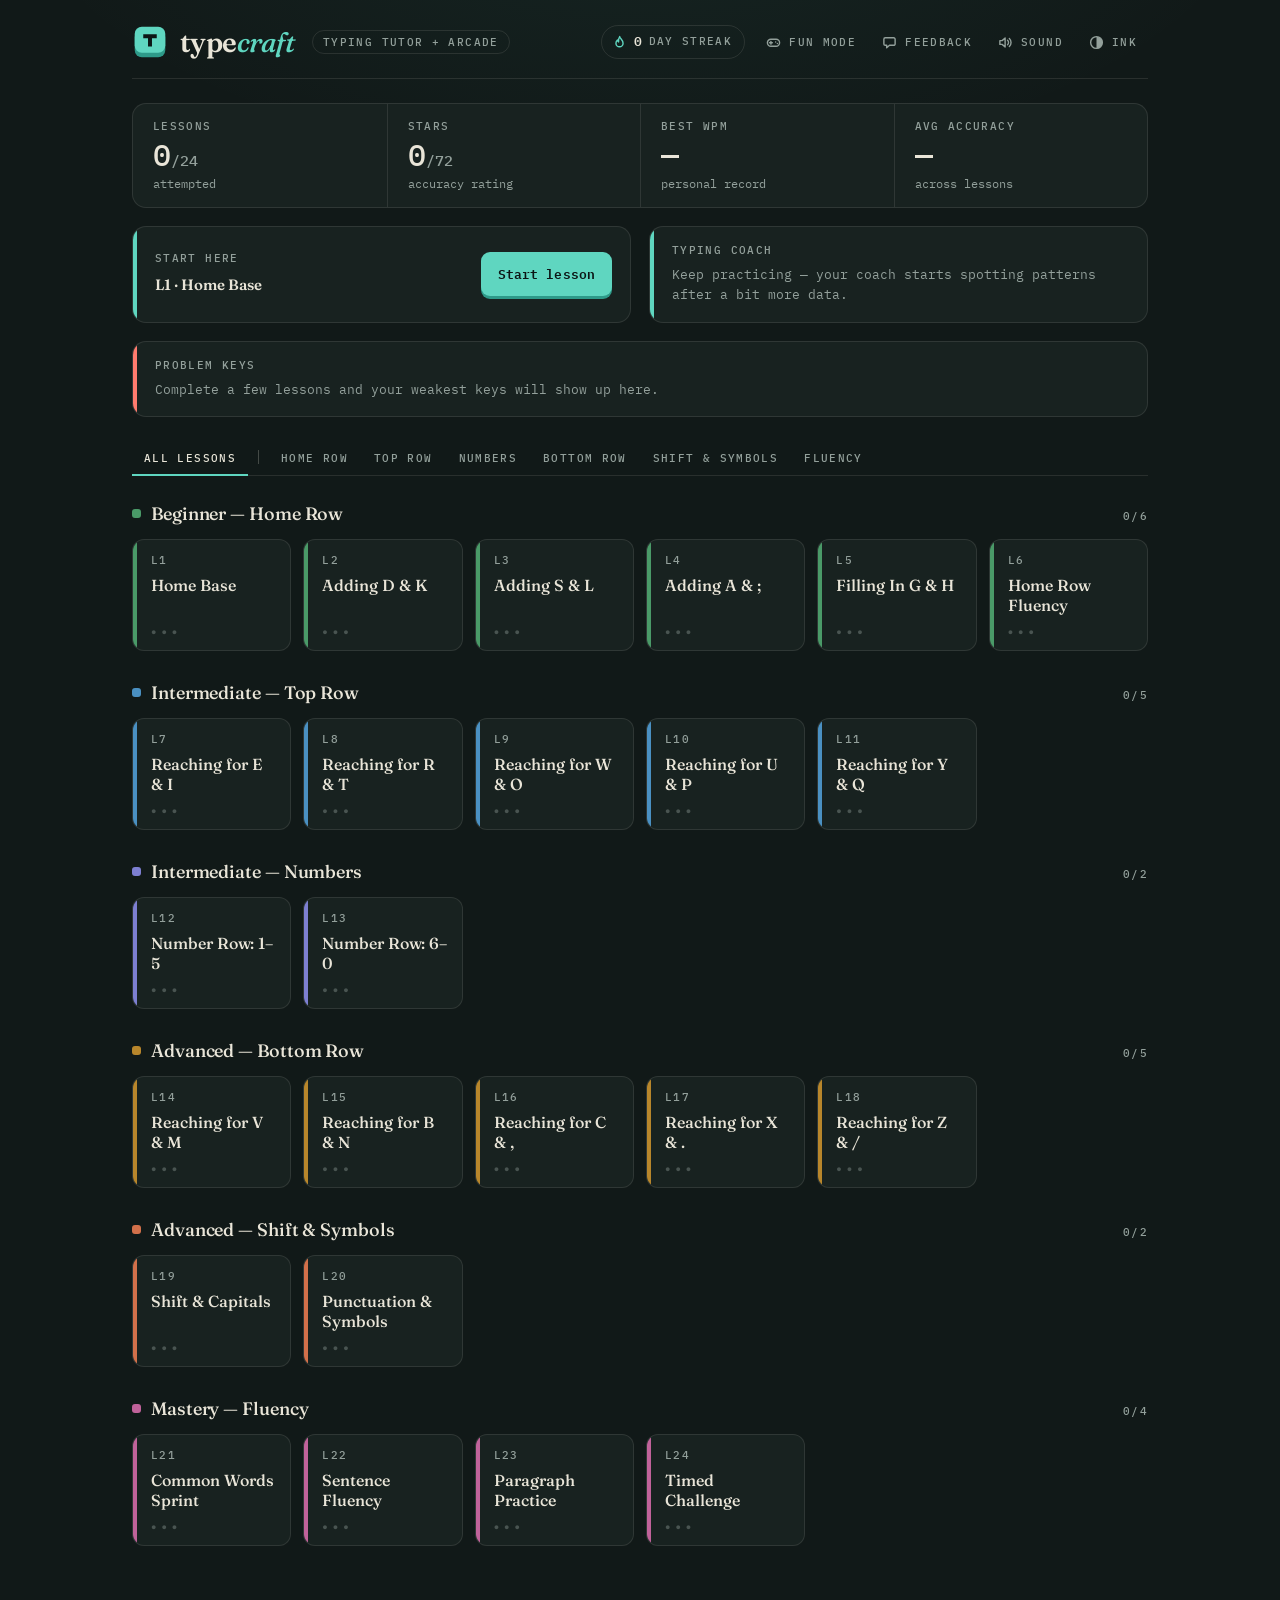
==== commit 6805e321: "Add accounts: sign-in, profile and progress saved to Cloudflare D1 Backend (Cloudflare Worker, src/)" ====
--- a/index.html
+++ b/index.html
@@ -319,8 +319,74 @@
 .feedback-entry .fe-stars{color:var(--accent); font-size:12px;}
 .feedback-entry .fe-date{color:var(--sub); font-size:11px; float:right;}
 
+
+/* ---------- ACCOUNTS: header menu, sync status, forms, account page ---------- */
+.account-wrap{position:relative;}
+.account-btn .avatar{width:22px; height:22px; border-radius:50%; background:var(--accent); color:var(--accent-ink); display:grid; place-items:center; font-size:11px; font-weight:600; letter-spacing:0; text-transform:uppercase;}
+.account-menu{position:absolute; right:0; top:calc(100% + 8px); min-width:220px; background:var(--sub-alt); border:1px solid var(--border-strong); border-radius:12px; padding:6px; box-shadow:0 18px 40px -18px var(--shadow); z-index:25; display:flex; flex-direction:column;}
+.account-menu.hidden{display:none;}
+.account-menu .am-head{padding:9px 11px 10px; border-bottom:1px solid var(--border); margin-bottom:4px;}
+.account-menu .am-name{font-family:var(--display); font-size:15px; font-weight:600; color:var(--text);}
+.account-menu .am-email{font-size:11.5px; color:var(--sub); overflow:hidden; text-overflow:ellipsis;}
+.account-menu button{background:none; border:none; text-align:left; color:var(--text); font-size:12.5px; padding:8px 11px; border-radius:8px; cursor:pointer;}
+.account-menu button:hover{background:var(--fill);}
+.account-menu .am-sep{height:1px; background:var(--border); margin:4px 0;}
+.header-actions{position:relative;}
+/* sits under the account button, so it never pushes the header onto a second line */
+.sync-status{position:absolute; right:12px; top:calc(100% + 2px); font-size:10.5px; color:var(--sub); white-space:nowrap; pointer-events:none; transition:opacity .4s ease;}
+.sync-status.warn{color:var(--error);}
+.sync-status.fade{opacity:0;}
+
+.auth-card{max-width:440px; text-align:left;}
+.auth-card h2{margin-bottom:6px;}
+.auth-sub{font-size:12.5px; color:var(--sub); line-height:1.6; margin:0 0 18px;}
+.auth-form{display:flex; flex-direction:column; gap:12px;}
+.auth-form.hidden,.acct-panel.hidden{display:none;}
+.field{display:flex; flex-direction:column; gap:5px;}
+.field > span{font-size:10.5px; font-weight:500; letter-spacing:.13em; text-transform:uppercase; color:var(--sub);}
+.field input{background:var(--bg); border:1px solid var(--border-strong); border-radius:9px; padding:10px 12px; color:var(--text); font-size:13.5px; outline:none; width:100%;}
+.field input:focus{border-color:var(--accent); box-shadow:0 0 0 3px var(--accent-soft);}
+.field input[aria-invalid="true"]{border-color:var(--error);}
+.field-error{font-size:11.5px; color:var(--error); min-height:0;}
+.field-error:empty{display:none;}
+.field-row{display:flex; gap:12px;} .field-row > .field{flex:1;}
+.check{display:flex; align-items:center; gap:8px; font-size:12.5px; color:var(--text); cursor:pointer;}
+.check input{accent-color:var(--accent); width:15px; height:15px;}
+.form-msg{font-size:12.5px; line-height:1.55; padding:10px 12px; border-radius:9px; background:var(--accent-soft); color:var(--text);}
+.form-msg.error{background:var(--error-soft); color:var(--error);}
+.form-msg:empty{display:none;}
+.link-btn{background:none; border:none; padding:0; color:var(--accent); font-size:12.5px; cursor:pointer; text-decoration:underline; text-underline-offset:3px;}
+.auth-links{display:flex; justify-content:space-between; gap:10px; flex-wrap:wrap; font-size:12.5px; color:var(--sub); margin-top:4px;}
+.btn[disabled]{opacity:.6; cursor:progress; transform:none;}
+
+.continue-panel::before{background:var(--accent);}
+.continue-panel .coach-message b{font-family:var(--display); font-weight:600; font-size:15px;}
+
+#accountView{display:none; flex-direction:column; gap:18px; animation:fadeSlideIn .25s ease;}
+.acct-title{font-family:var(--display); font-size:30px; font-weight:600; letter-spacing:-.02em; color:var(--text); margin:0;}
+.acct-section{background:var(--sub-alt); border:1px solid var(--border); border-radius:var(--radius); padding:20px 22px; display:flex; flex-direction:column; gap:14px;}
+.acct-section h3{margin:0; font-family:var(--display); font-size:18px; font-weight:600; color:var(--text);}
+.acct-section .auth-form{max-width:460px;}
+.acct-section.danger{border-color:var(--error-soft);}
+.acct-grid{display:grid; grid-template-columns:repeat(auto-fit,minmax(180px,1fr)); gap:14px;}
+.acct-kv{display:flex; flex-direction:column; gap:3px;}
+.acct-kv .k{font-size:10.5px; font-weight:500; letter-spacing:.13em; text-transform:uppercase; color:var(--sub);}
+.acct-kv .v{font-size:14px; color:var(--text); overflow-wrap:anywhere;}
+.badge{display:inline-block; font-size:10px; font-weight:600; letter-spacing:.08em; text-transform:uppercase; padding:2px 7px; border-radius:999px; margin-left:6px; vertical-align:2px;}
+.badge.ok{background:var(--accent-soft); color:var(--accent);} .badge.warn{background:var(--error-soft); color:var(--error);}
+.meter{height:8px; border-radius:999px; background:var(--fill); overflow:hidden;}
+.meter > i{display:block; height:100%; background:var(--accent); border-radius:999px; transition:width .4s ease;}
+.recent-list{display:flex; flex-direction:column; gap:6px; margin:0; padding:0; list-style:none;}
+.recent-list li{display:flex; justify-content:space-between; gap:12px; font-size:12.5px; padding:8px 12px; background:var(--bg); border:1px solid var(--border); border-radius:9px;}
+.recent-list .when{color:var(--sub); white-space:nowrap;}
+.lesson-card .lstate{font-size:10px; letter-spacing:.1em; text-transform:uppercase; color:var(--accent);}
+.toast{position:fixed; left:50%; bottom:26px; transform:translateX(-50%); background:var(--text); color:var(--bg); font-size:12.5px; padding:10px 16px; border-radius:10px; box-shadow:0 14px 34px -14px var(--shadow); z-index:40; max-width:min(560px, calc(100vw - 32px)); transition:opacity .3s ease;}
+.toast.hidden{opacity:0; pointer-events:none;}
+
 /* ---------- narrow windows ---------- */
 @media (max-width:820px){
+  .field-row{flex-direction:column;}
+  .sync-status{display:none;}
   .app-wrapper{padding:18px 16px 56px;}
   .brand .brand-tag{display:none;}
   .home-stats{grid-template-columns:repeat(2,1fr);}
@@ -350,12 +416,26 @@
         <button id="feedbackBtn" class="nav-btn" title="Send feedback"><svg class="nb-svg" viewBox="0 0 16 16" aria-hidden="true"><path d="M3.5 3h9A1.5 1.5 0 0 1 14 4.5v5a1.5 1.5 0 0 1-1.5 1.5H8l-3 2.6V11H3.5A1.5 1.5 0 0 1 2 9.5v-5A1.5 1.5 0 0 1 3.5 3z"/></svg>feedback</button>
         <button id="soundToggle" class="nav-btn" title="Key sounds: click to switch between on, low and off"></button>
         <button id="themeToggle" class="nav-btn" title="Switch between the ink (dark) and paper (light) themes"></button>
+        <span class="sync-status" id="syncStatus" role="status" aria-live="polite"></span>
+        <div class="account-wrap" id="accountWrap" hidden>
+          <button id="accountBtn" class="nav-btn account-btn" aria-haspopup="true" aria-expanded="false"></button>
+          <div class="account-menu hidden" id="accountMenu" role="menu">
+            <div class="am-head"><div class="am-name" id="amName"></div><div class="am-email" id="amEmail"></div></div>
+            <button data-acct="learning" role="menuitem">My learning</button>
+            <button data-acct="profile" role="menuitem">My profile</button>
+            <button data-acct="settings" role="menuitem">Account settings</button>
+            <button data-acct="password" role="menuitem">Change password</button>
+            <div class="am-sep"></div>
+            <button id="signOutBtn" role="menuitem">Sign out</button>
+          </div>
+        </div>
       </div>
     </header>
 
     <!-- ============ HOME ============ -->
     <div id="homeView">
       <div class="home-stats" id="homeStats"></div>
+      <div id="continuePanel" class="coach-panel continue-panel" hidden></div>
       <div id="coachPanel" class="coach-panel"></div>
       <div id="reviewPanel" class="review-panel"></div>
       <div class="config-bar" id="tierFilter"></div>
@@ -581,6 +661,154 @@
         </div>
       </div>
     </div>
+
+
+    <!-- ============ ACCOUNT ============ -->
+    <div id="accountView">
+      <div class="lesson-head"><button class="back-btn" id="acctBackBtn">&larr; Back to dashboard</button></div>
+      <h1 class="acct-title" id="acctTitle">Your account</h1>
+      <div class="config-bar" id="acctTabs">
+        <button class="config-item active" data-tab="learning">my learning</button>
+        <button class="config-item" data-tab="profile">profile</button>
+        <button class="config-item" data-tab="settings">settings</button>
+      </div>
+
+      <div class="acct-panel" data-panel="learning">
+        <div class="home-stats" id="learnStats"></div>
+        <div class="acct-section" style="margin-top:18px;">
+          <div style="display:flex; justify-content:space-between; align-items:baseline; gap:12px; flex-wrap:wrap;">
+            <h3>Overall progress</h3><span class="hint" id="learnOverallText"></span>
+          </div>
+          <div class="meter"><i id="learnMeter" style="width:0%"></i></div>
+          <div class="acct-grid">
+            <div class="acct-kv"><span class="k">last activity</span><span class="v" id="learnLast">—</span></div>
+            <div class="acct-kv"><span class="k">up next</span><span class="v" id="learnNext">—</span></div>
+          </div>
+          <div><button class="btn primary" id="learnContinueBtn">Continue learning</button></div>
+        </div>
+        <div class="acct-section" style="margin-top:18px;">
+          <h3>Recent runs</h3>
+          <ul class="recent-list" id="learnRecent"></ul>
+        </div>
+      </div>
+
+      <div class="acct-panel hidden" data-panel="profile">
+        <div class="acct-section">
+          <h3>Profile</h3>
+          <div class="acct-grid">
+            <div class="acct-kv"><span class="k">email</span><span class="v" id="profEmail"></span></div>
+            <div class="acct-kv"><span class="k">member since</span><span class="v" id="profSince"></span></div>
+          </div>
+          <div class="form-msg" id="verifyMsg"></div>
+          <form class="auth-form" id="profileForm" novalidate>
+            <label class="field"><span>Full name</span><input name="fullName" autocomplete="name" maxlength="100" required></label><div class="field-error" data-for="fullName"></div>
+            <label class="field"><span>Phone number</span><input name="phoneNumber" type="tel" autocomplete="tel" maxlength="24" required></label><div class="field-error" data-for="phoneNumber"></div>
+            <div class="form-msg" data-msg></div>
+            <div><button class="btn primary" type="submit">Save profile</button></div>
+          </form>
+        </div>
+        <div class="acct-section" style="margin-top:18px;">
+          <h3>Change email</h3>
+          <p class="auth-sub" style="margin:0;">We'll send a link to the new address. Your email changes once you open it.</p>
+          <form class="auth-form" id="emailChangeForm" novalidate>
+            <label class="field"><span>New email</span><input name="newEmail" type="email" autocomplete="email" required></label><div class="field-error" data-for="newEmail"></div>
+            <label class="field"><span>Current password</span><input name="password" type="password" autocomplete="current-password" required></label><div class="field-error" data-for="password"></div>
+            <div class="form-msg" data-msg></div>
+            <div><button class="btn secondary" type="submit">Send confirmation link</button></div>
+          </form>
+        </div>
+      </div>
+
+      <div class="acct-panel hidden" data-panel="settings">
+        <div class="acct-section" id="passwordSection">
+          <h3>Change password</h3>
+          <form class="auth-form" id="changePasswordForm" novalidate>
+            <label class="field"><span>Current password</span><input name="currentPassword" type="password" autocomplete="current-password" required></label><div class="field-error" data-for="currentPassword"></div>
+            <label class="field"><span>New password</span><input name="newPassword" type="password" autocomplete="new-password" required></label><div class="field-error" data-for="newPassword"></div>
+            <label class="field"><span>Confirm new password</span><input name="confirmPassword" type="password" autocomplete="new-password" required></label><div class="field-error" data-for="confirmPassword"></div>
+            <div class="form-msg" data-msg></div>
+            <div><button class="btn primary" type="submit">Change password</button></div>
+          </form>
+        </div>
+        <div class="acct-section" style="margin-top:18px;">
+          <h3>Signed-in devices</h3>
+          <p class="auth-sub" style="margin:0;">Signs this browser and every other device out of your account.</p>
+          <div class="form-msg" id="signOutAllMsg"></div>
+          <div><button class="btn secondary" id="signOutAllBtn">Sign out everywhere</button></div>
+        </div>
+        <div class="acct-section danger" style="margin-top:18px;">
+          <h3>Delete account</h3>
+          <p class="auth-sub" style="margin:0;">Permanently deletes your account, profile and all saved progress. This can't be undone. Progress saved in this browser without an account is not affected.</p>
+          <form class="auth-form" id="deleteAccountForm" novalidate>
+            <label class="field"><span>Your password</span><input name="password" type="password" autocomplete="current-password" required></label><div class="field-error" data-for="password"></div>
+            <div class="form-msg" data-msg></div>
+            <div><button class="btn danger" type="submit">Delete my account</button></div>
+          </form>
+        </div>
+      </div>
+    </div>
+
+    <!-- ============ SIGN IN / SIGN UP / PASSWORD RESET ============ -->
+    <div class="overlay hidden" id="authModal" role="dialog" aria-modal="true" aria-labelledby="authTitle">
+      <div class="results-card auth-card">
+        <h2 id="authTitle">Sign in</h2>
+        <p class="auth-sub" id="authSub"></p>
+
+        <form class="auth-form" data-mode="signin" novalidate>
+          <label class="field"><span>Email</span><input name="email" type="email" autocomplete="email" required></label><div class="field-error" data-for="email"></div>
+          <label class="field"><span>Password</span><input name="password" type="password" autocomplete="current-password" required></label><div class="field-error" data-for="password"></div>
+          <label class="check"><input type="checkbox" name="remember" checked> Keep me signed in on this device</label>
+          <div class="form-msg" data-msg></div>
+          <button class="btn primary" type="submit">Sign in</button>
+          <div class="auth-links"><button type="button" class="link-btn" data-goto="forgot">Forgot password?</button><span>New here? <button type="button" class="link-btn" data-goto="signup">Create an account</button></span></div>
+        </form>
+
+        <form class="auth-form hidden" data-mode="signup" novalidate>
+          <label class="field"><span>Full name</span><input name="fullName" autocomplete="name" maxlength="100" required></label><div class="field-error" data-for="fullName"></div>
+          <div class="field-row">
+            <div style="flex:1; display:flex; flex-direction:column; gap:5px;"><label class="field"><span>Email</span><input name="email" type="email" autocomplete="email" required></label><div class="field-error" data-for="email"></div></div>
+            <div style="flex:1; display:flex; flex-direction:column; gap:5px;"><label class="field"><span>Phone number</span><input name="phoneNumber" type="tel" autocomplete="tel" maxlength="24" required></label><div class="field-error" data-for="phoneNumber"></div></div>
+          </div>
+          <label class="field"><span>Password</span><input name="password" type="password" autocomplete="new-password" required></label><div class="field-error" data-for="password"></div>
+          <label class="field"><span>Confirm password</span><input name="confirmPassword" type="password" autocomplete="new-password" required></label><div class="field-error" data-for="confirmPassword"></div>
+          <div class="hint">At least 8 characters, with a letter and a number.</div>
+          <div class="form-msg" data-msg></div>
+          <button class="btn primary" type="submit">Create account</button>
+          <div class="auth-links"><span>Already have an account? <button type="button" class="link-btn" data-goto="signin">Sign in</button></span></div>
+        </form>
+
+        <form class="auth-form hidden" data-mode="forgot" novalidate>
+          <label class="field"><span>Email</span><input name="email" type="email" autocomplete="email" required></label><div class="field-error" data-for="email"></div>
+          <div class="form-msg" data-msg></div>
+          <button class="btn primary" type="submit">Send reset link</button>
+          <div class="auth-links"><button type="button" class="link-btn" data-goto="signin">Back to sign in</button></div>
+        </form>
+
+        <form class="auth-form hidden" data-mode="reset" novalidate>
+          <label class="field"><span>New password</span><input name="password" type="password" autocomplete="new-password" required></label><div class="field-error" data-for="password"></div>
+          <label class="field"><span>Confirm new password</span><input name="confirmPassword" type="password" autocomplete="new-password" required></label><div class="field-error" data-for="confirmPassword"></div>
+          <div class="form-msg" data-msg></div>
+          <button class="btn primary" type="submit">Set new password</button>
+          <div class="auth-links"><button type="button" class="link-btn" data-goto="signin">Back to sign in</button></div>
+        </form>
+
+        <div class="results-actions" style="justify-content:flex-end; margin-top:16px;"><button class="btn secondary" id="authCloseBtn" type="button">Close</button></div>
+      </div>
+    </div>
+
+    <!-- ============ BRING GUEST PROGRESS INTO THE ACCOUNT ============ -->
+    <div class="overlay hidden" id="importModal" role="dialog" aria-modal="true" aria-labelledby="importTitle">
+      <div class="results-card auth-card">
+        <h2 id="importTitle">Add your earlier progress?</h2>
+        <p class="auth-sub" id="importText"></p>
+        <div class="form-msg" id="importMsg"></div>
+        <div class="results-actions" style="justify-content:flex-start;">
+          <button class="btn primary" id="importYesBtn">Add to my account</button>
+          <button class="btn secondary" id="importNoBtn">Not now</button>
+        </div>
+      </div>
+    </div>
+    <div class="toast hidden" id="toast" role="status" aria-live="polite"></div>
 
     <!-- ============ FEEDBACK ============ -->
     <div class="overlay hidden" id="feedbackModal">
@@ -909,8 +1137,9 @@
   keyStats[ch].attempts++;
   if(!isCorrect) keyStats[ch].errors++;
 }
-function saveKeyStats(){ try{ localStorage.setItem('typingMasterKeyStats', JSON.stringify(keyStats)); }catch(e){} saveAnalytics(); }
-function loadKeyStats(){ try{ keyStats = JSON.parse(localStorage.getItem('typingMasterKeyStats') || '{}'); }catch(e){ keyStats = {}; } }
+// kvGet / kvSet (section 13) read and write this browser's storage, or the account when signed in
+function saveKeyStats(){ kvSet('typingMasterKeyStats', JSON.stringify(keyStats)); saveAnalytics(); }
+function loadKeyStats(){ try{ keyStats = JSON.parse(kvGet('typingMasterKeyStats') || '{}'); }catch(e){ keyStats = {}; } }
 
 function updateHands(fingerKey){
   document.querySelectorAll('.finger, .thumb').forEach(el => el.classList.remove('active'));
@@ -964,6 +1193,7 @@
   renderText(exerciseText);
   currentIndex = 0;
   updateCaretPosition(); updateCarriage(); updateFingerGuide(); renderStageRow();
+  if(!lesson.isReview) notePosition(currentLessonId, currentStage);
 }
 
 /* ---- keyboard adjacency map, for classifying "adjacent key" errors ---- */
@@ -1022,14 +1252,14 @@
   else bumpErrorClass(slipCategory(expectedChar, typedChar));
 }
 function saveAnalytics(){
-  try{ localStorage.setItem('typingMasterBigramLatency', JSON.stringify(bigramLatency)); }catch(e){}
-  try{ localStorage.setItem('typingMasterErrorClasses', JSON.stringify(errorClasses)); }catch(e){}
+  kvSet('typingMasterBigramLatency', JSON.stringify(bigramLatency));
+  kvSet('typingMasterErrorClasses', JSON.stringify(errorClasses));
 }
 function loadAnalytics(){
-  try{ bigramLatency = JSON.parse(localStorage.getItem('typingMasterBigramLatency')||'{}'); }catch(e){ bigramLatency={}; }
-  try{ errorClasses = JSON.parse(localStorage.getItem('typingMasterErrorClasses')||'{"adjacent":0,"transposition":0,"omission":0,"other":0}'); }catch(e){ errorClasses={adjacent:0,transposition:0,omission:0,other:0}; }
-  // tallies saved before v2 over-counted transpositions, so the error-pattern tally restarts once
-  try{
+  try{ bigramLatency = JSON.parse(kvGet('typingMasterBigramLatency')||'{}'); }catch(e){ bigramLatency={}; }
+  try{ errorClasses = JSON.parse(kvGet('typingMasterErrorClasses')||'{"adjacent":0,"transposition":0,"omission":0,"other":0}'); }catch(e){ errorClasses={adjacent:0,transposition:0,omission:0,other:0}; }
+  // tallies saved in this browser before v2 over-counted transpositions, so that tally restarts once
+  if(!Account.user) try{
     if(localStorage.getItem('typingMasterErrorClassesVersion') !== '2'){
       errorClasses = {adjacent:0, transposition:0, omission:0, other:0};
       localStorage.setItem('typingMasterErrorClassesVersion', '2');
@@ -1043,7 +1273,7 @@
 function isShortcut(e){ return e.metaKey || (e.ctrlKey && !e.altKey) || (e.altKey && !e.ctrlKey); }
 const CAPTURE_IDS = new Set(['typer','metroTyper','towTyper']);
 function typingElsewhere(e){
-  if(!document.getElementById('feedbackModal').classList.contains('hidden')) return true;
+  for(const id of ['feedbackModal','authModal','importModal']) if(!document.getElementById(id).classList.contains('hidden')) return true;
   const t = e.target;
   if(!t || !t.tagName) return false;
   const field = t.tagName==='TEXTAREA' || t.tagName==='INPUT' || t.tagName==='SELECT' || t.isContentEditable;
@@ -1151,25 +1381,25 @@
 function todayString(){ const d=new Date(); d.setHours(0,0,0,0); return d.toISOString().slice(0,10); }
 function loadStreak(){
   let data = null;
-  try{ data = JSON.parse(localStorage.getItem(STREAK_KEY)||'null'); }catch(e){}
+  try{ data = JSON.parse(kvGet(STREAK_KEY)||'null'); }catch(e){}
   // more than one day since the last practice means the streak is already broken
   if(data && data.lastDate && data.count > 0){
     const diff = Math.round((new Date(todayString())-new Date(data.lastDate))/86400000);
-    if(diff > 1){ data.count = 0; try{ localStorage.setItem(STREAK_KEY, JSON.stringify(data)); }catch(e){} }
+    if(diff > 1){ data.count = 0; kvSet(STREAK_KEY, JSON.stringify(data)); }
   }
   document.getElementById('streakCount').textContent = data ? data.count : 0;
 }
 function recordStreak(){
   const today = todayString(); let data;
-  try{ data = JSON.parse(localStorage.getItem(STREAK_KEY) || 'null'); }catch(e){ data=null; }
+  try{ data = JSON.parse(kvGet(STREAK_KEY) || 'null'); }catch(e){ data=null; }
   if(!data){ data={lastDate:today, count:1}; }
   else if(data.lastDate===today){ /* already counted */ }
   else{ const diff=Math.round((new Date(today)-new Date(data.lastDate))/86400000); data.count=(diff===1)?data.count+1:1; data.lastDate=today; }
-  try{ localStorage.setItem(STREAK_KEY, JSON.stringify(data)); }catch(e){}
+  kvSet(STREAK_KEY, JSON.stringify(data));
   document.getElementById('streakCount').textContent = data.count;
 }
-function loadProgress(){ try{ progress = JSON.parse(localStorage.getItem(PROGRESS_KEY)||'{}'); }catch(e){ progress={}; } }
-function saveProgress(){ try{ localStorage.setItem(PROGRESS_KEY, JSON.stringify(progress)); }catch(e){} }
+function loadProgress(){ try{ progress = JSON.parse(kvGet(PROGRESS_KEY)||'{}'); }catch(e){ progress={}; } }
+function saveProgress(){ kvSet(PROGRESS_KEY, JSON.stringify(progress)); }
 function starGlyphs(n){ let s=''; for(let i=0;i<3;i++) s += i<n ? '★' : '<span class="empty">★</span>'; return s; }
 
 function computeProblemKeys(){
@@ -1376,7 +1606,8 @@
 }
 
 function renderHomeStats(){
-  const entries = Object.values(progress);
+  // a lesson only opened (signed in, the server records that) doesn't count as attempted
+  const entries = Object.values(progress).filter(p => !p.status || p.attempts > 0 || p.status === 'completed');
   const started = entries.length;
   const starsEarned = entries.reduce((s,p) => s + (p.stars||0), 0);
   const bestWpm = entries.reduce((m,p) => Math.max(m, p.bestWpm||0), 0);
@@ -1405,23 +1636,25 @@
       const card = document.createElement('div'); card.className='lesson-card';
       card.style.setProperty('--tier-accent', accent);
       const best = p && p.bestWpm ? `${p.bestWpm} wpm` : 'L'+lessonNumber(l);
-      card.innerHTML = `<div class="lnum">${best}</div><div class="ltitle">${l.title}</div><div class="lstars">${dotGlyphs(stars)}</div>`;
+      const state = (p && p.status === 'in_progress') ? '<div class="lstate">in progress</div>' : '';
+      card.innerHTML = `<div class="lnum">${best}</div><div class="ltitle">${l.title}</div>${state}<div class="lstars">${dotGlyphs(stars)}</div>`;
       card.addEventListener('click', () => openLesson(l.id));
       grid.appendChild(card);
     });
     block.appendChild(grid); cardDashboard.appendChild(block);
   });
 }
-function renderHome(){ renderTierFilter(); renderHomeStats(); renderDashboard(); renderReviewPanel(); renderCoachPanel(); }
-
-function openLesson(lessonId){
+function renderHome(){ renderTierFilter(); renderHomeStats(); renderContinuePanel(); renderDashboard(); renderReviewPanel(); renderCoachPanel(); }
+
+function openLesson(lessonId, startStage){
   currentLessonId = lessonId;
+  document.getElementById('accountView').style.display='none';
   const l = getLessonById(lessonId);
   document.getElementById('lessonTier').textContent = l.botIntro || l.tier;
   document.getElementById('lessonTitle').textContent = l.title;
   document.getElementById('keyChips').innerHTML = l.keys.map(k=>`<span class="chip">${k}</span>`).join('');
   stages = getStagesForLesson(l);
-  currentStage = 0;
+  currentStage = Math.max(0, Math.min(stages.length-1, startStage|0)); // resume at a saved stage
   homeView.style.display='none';
   lessonView.style.display='flex'; resultsView.classList.add('hidden');
   resetLessonState();
@@ -1429,6 +1662,7 @@
 }
 function backToDashboard(){
   lessonView.style.display='none'; resultsView.classList.add('hidden');
+  document.getElementById('accountView').style.display='none';
   document.getElementById('funSelectView').style.display='none';
   document.getElementById('spaceInvadersView').style.display='none';
   document.getElementById('metronomeView').style.display='none';
@@ -1439,10 +1673,12 @@
   homeView.style.display='flex';
   stopTimers();
   saveKeyStats();
+  if(Account.pendingServerData){ const d = Account.pendingServerData; Account.pendingServerData = null; applyServerProgress(d); }
   renderHome();
 }
 function openFunMode(){
   homeView.style.display='none';
+  document.getElementById('accountView').style.display='none';
   document.getElementById('metroResultsOverlay').classList.add('hidden');
   document.getElementById('towResultsOverlay').classList.add('hidden');
   lessonView.style.display='none'; resultsView.classList.add('hidden');
@@ -1477,7 +1713,14 @@
   if(finalAcc>=98) stars=3; else if(finalAcc>=92) stars=2; else if(finalAcc>=80) stars=1;
   if(!getLessonById(currentLessonId).isReview){
     const prev = progress[currentLessonId];
-    progress[currentLessonId] = { stars: Math.max(stars, prev?prev.stars:0), bestWpm: Math.max(finalWpm, prev?prev.bestWpm:0), bestAcc: Math.max(finalAcc, prev?prev.bestAcc:0) };
+    const entry = { stars: Math.max(stars, prev?prev.stars:0), bestWpm: Math.max(finalWpm, prev?prev.bestWpm:0), bestAcc: Math.max(finalAcc, prev?prev.bestAcc:0) };
+    if(Account.user){
+      // completed = every stage finished with at least 80% accuracy (1 star); it never goes back
+      entry.status = (entry.stars >= 1) ? 'completed' : 'in_progress';
+      entry.attempts = ((prev && prev.attempts) || 0) + 1; entry.stage = 0;
+      Sync.complete({ lessonId:currentLessonId, stars, wpm:Math.min(finalWpm, 400), accuracy:finalAcc, errors:Math.min(errorCount, 100000), seconds:Math.min(elapsedSec, 36000) });
+    }
+    progress[currentLessonId] = entry;
     saveProgress();
   }
   saveKeyStats();
@@ -1902,6 +2145,686 @@
 document.getElementById('restartBtn').addEventListener('click', resetLesson);
 document.getElementById('retryBtn').addEventListener('click', resetLesson);
 
+/* ==========================================================================
+   13. ACCOUNTS — sign in, profile, and progress saved to the server
+   Without an account everything works as before, saved in this browser.
+   Signed in, the server (Cloudflare D1) is the source of truth: progress is
+   loaded from it, every change is sent to it automatically, and this browser
+   only keeps a copy so the page can open while offline. Guest progress in
+   this browser is never touched while signed in, and comes back on sign-out.
+   ========================================================================== */
+const Account = { available:false, user:null, emailEnabled:false, data:{}, summary:null, resetToken:null, hiddenAt:0 };
+const ACCOUNT_CACHE_KEY = 'typingMasterAccountCache';
+const ACCOUNT_STATE_KEYS = { typingMasterKeyStats:'keyStats', typingMasterBigramLatency:'bigramLatency', typingMasterErrorClasses:'errorClasses', typingMasterStreak:'streak' };
+const STAGE_LABEL = {character:'Characters', mixed:'Mixed', word:'Words', paragraph:'Paragraph', timed:'60-second test'};
+
+function esc(s){ return String(s == null ? '' : s).replace(/[&<>"']/g, c => ({'&':'&amp;','<':'&lt;','>':'&gt;','"':'&quot;',"'":'&#39;'}[c])); }
+
+/* ---- storage: this browser for guests, the account (via Sync) when signed in ---- */
+function kvGet(key){
+  if(Account.user) return Object.prototype.hasOwnProperty.call(Account.data, key) ? Account.data[key] : null;
+  try{ return localStorage.getItem(key); }catch(e){ return null; }
+}
+function kvSet(key, value){
+  if(Account.user){
+    Account.data[key] = value; saveAccountCache();
+    if(ACCOUNT_STATE_KEYS[key]) Sync.stateChanged();
+    return;
+  }
+  try{ localStorage.setItem(key, value); }catch(e){}
+}
+function saveAccountCache(){
+  if(!Account.user) return;
+  try{ localStorage.setItem(ACCOUNT_CACHE_KEY, JSON.stringify({ user:Account.user, data:Account.data, savedAt:Date.now() })); }catch(e){}
+}
+function readAccountCache(){ try{ return JSON.parse(localStorage.getItem(ACCOUNT_CACHE_KEY) || 'null'); }catch(e){ return null; } }
+
+/* ---- where you are: the lesson and stage to resume ---- */
+function notePosition(lessonId, stage){
+  kvSet('typingMasterPosition', JSON.stringify({ lessonId, stage, at:new Date().toISOString() }));
+  if(Account.user) Sync.position(lessonId, stage);
+}
+function lessonDone(id){ const p = progress[id]; return !!p && (p.status ? p.status === 'completed' : p.stars > 0); }
+function nextLessonInfo(){
+  let pos = null; try{ pos = JSON.parse(kvGet('typingMasterPosition') || 'null'); }catch(e){}
+  if(pos && lessons.some(l => l.id === pos.lessonId) && !lessonDone(pos.lessonId)){
+    return { lesson:getLessonById(pos.lessonId), stage:pos.stage || 0, resuming:true };
+  }
+  const l = lessons.find(x => !lessonDone(x.id));
+  return l ? { lesson:l, stage:0, resuming:false } : null;
+}
+function stageName(lesson, stage){ const st = getStagesForLesson(lesson); return STAGE_LABEL[st[Math.min(stage, st.length-1)]] || ''; }
+
+function renderContinuePanel(){
+  const panel = document.getElementById('continuePanel');
+  const next = nextLessonInfo();
+  const anyProgress = Object.keys(progress).length > 0;
+  if(!next){
+    panel.hidden = false;
+    panel.innerHTML = `<div class="review-info"><div class="review-title">all done</div><div class="coach-message">You've completed all ${lessons.length} lessons. Keep your speed up with the Timed Challenge or Fun Mode.</div></div>`;
+    return;
+  }
+  const where = next.resuming && next.stage > 0 ? ` · ${stageName(next.lesson, next.stage)}` : '';
+  const heading = next.resuming ? 'pick up where you left off' : (anyProgress ? 'up next' : 'start here');
+  const signInHint = (Account.available && !Account.user) ? `<div class="review-empty" style="margin-top:2px;">Progress is saved in this browser only. <button class="link-btn" id="continueSignIn">Sign in</button> to keep it in your account, on any device.</div>` : '';
+  panel.hidden = false;
+  panel.innerHTML = `
+    <div class="review-info">
+      <div class="review-title">${heading}</div>
+      <div class="coach-message"><b>L${lessonNumber(next.lesson)} · ${esc(next.lesson.title)}</b>${esc(where)}</div>
+      ${signInHint}
+    </div>
+    <button class="btn primary" id="continueBtn">${next.resuming ? 'Continue' : 'Start lesson'}</button>`;
+  document.getElementById('continueBtn').addEventListener('click', () => openLesson(next.lesson.id, next.stage));
+  const si = document.getElementById('continueSignIn'); if(si) si.addEventListener('click', () => openAuth('signin'));
+}
+
+/* ---- talking to the server ---- */
+async function api(method, path, body){
+  const opts = { method, credentials:'same-origin', headers:{} };
+  if(body !== undefined){ opts.headers['Content-Type'] = 'application/json'; opts.body = JSON.stringify(body); }
+  let res;
+  try{ res = await fetch(path, opts); }
+  catch(e){ return { ok:false, status:0, network:true, error:{ code:'network', message:"Can't reach the TypeCraft server. Check your connection and try again." } }; }
+  let data = null;
+  try{ data = await res.json(); }catch(e){}
+  if(!data || typeof data !== 'object') return { ok:false, status:res.status, error:{ code:'no_backend', message:"Accounts aren't available on this copy of TypeCraft." } };
+  return Object.assign({}, data, { ok:res.ok, status:res.status });
+}
+function newEventId(){
+  if(window.crypto && crypto.randomUUID) return crypto.randomUUID();
+  return 'e' + Date.now().toString(36) + Math.random().toString(36).slice(2, 12);
+}
+
+/* ---- the save queue: every change is sent in order, retried until the server has it ----
+   Ops are kept in this browser until the server confirms them, so closing the tab
+   or losing the connection never loses a finished lesson. Each finished run has its
+   own id, so a retry can't count it twice. */
+const Sync = {
+  queue:[], inFlight:null, timer:null, retryDelay:0, stateTimer:null, posTimer:null, pendingPos:null,
+  key(){ return 'typingMasterOutbox:' + (Account.user ? Account.user.id : ''); },
+  load(){ try{ this.queue = JSON.parse(localStorage.getItem(this.key()) || '[]'); }catch(e){ this.queue = []; } },
+  persist(){
+    try{ if(this.queue.length) localStorage.setItem(this.key(), JSON.stringify(this.queue)); else localStorage.removeItem(this.key()); }catch(e){}
+  },
+  enqueue(op){
+    // a newer state or position replaces one still waiting; finished runs always queue
+    if(op.kind !== 'complete') this.queue = this.queue.filter(q => q.kind !== op.kind || q === this.inFlight);
+    this.queue.push(op); this.persist(); this.kick();
+  },
+  kick(){ if(this.inFlight || !Account.user || !this.queue.length) return; clearTimeout(this.timer); this.run(); },
+  async run(){
+    while(this.queue.length && Account.user){
+      const op = this.queue[0];
+      this.inFlight = op; setSyncStatus('saving');
+      const res = await api(op.method, op.path, op.body);
+      this.inFlight = null;
+      if(res.network || res.status >= 500 || res.status === 429){
+        this.retryDelay = Math.min(60000, (this.retryDelay || 1000) * 2);
+        setSyncStatus('retrying');
+        clearTimeout(this.timer); this.timer = setTimeout(() => this.kick(), this.retryDelay);
+        return;
+      }
+      this.retryDelay = 0;
+      if(res.status === 401){ handleSessionEnded(); return; }
+      this.queue.shift(); this.persist();
+      if(!res.ok){ console.warn('TypeCraft: the server refused a save', op.path, res.error && res.error.code); continue; }
+      if(op.kind === 'complete' && res.lesson) applyLessonRow(res.lesson);
+    }
+    if(!this.queue.length) setSyncStatus('saved');
+  },
+  stateChanged(){ clearTimeout(this.stateTimer); this.stateTimer = setTimeout(() => this.queueState(), 2000); },
+  queueState(){
+    clearTimeout(this.stateTimer); this.stateTimer = null;
+    if(!Account.user) return;
+    const body = {};
+    for(const [k, name] of Object.entries(ACCOUNT_STATE_KEYS)){
+      const v = Account.data[k];
+      if(v){ try{ body[name] = JSON.parse(v); }catch(e){} }
+    }
+    if(Object.keys(body).length) this.enqueue({ kind:'state', method:'PUT', path:'/api/user/progress/state', body });
+  },
+  position(lessonId, stage){ this.pendingPos = { lessonId, stage }; clearTimeout(this.posTimer); this.posTimer = setTimeout(() => this.queuePosition(), 800); },
+  queuePosition(){
+    clearTimeout(this.posTimer); this.posTimer = null;
+    if(!this.pendingPos || !Account.user) return;
+    this.enqueue({ kind:'position', method:'PUT', path:'/api/user/progress/position', body:this.pendingPos });
+    this.pendingPos = null;
+  },
+  complete(run){ this.enqueue({ kind:'complete', method:'POST', path:'/api/user/progress/lesson-complete', body:Object.assign({ eventId:newEventId() }, run) }); },
+  flushTimers(){ if(this.stateTimer) this.queueState(); if(this.posTimer) this.queuePosition(); },
+  /** Sends everything waiting; resolves true once the server has it all, false after timeoutMs. */
+  async flush(timeoutMs){
+    this.flushTimers();
+    const end = Date.now() + timeoutMs;
+    while(this.queue.length && Account.user && Date.now() < end){
+      if(!this.inFlight){ clearTimeout(this.timer); this.run(); }
+      await new Promise(r => setTimeout(r, 150));
+    }
+    return this.queue.length === 0;
+  },
+  reset(){ clearTimeout(this.timer); clearTimeout(this.stateTimer); clearTimeout(this.posTimer); this.stateTimer = this.posTimer = null; this.pendingPos = null; this.queue = []; this.inFlight = null; this.retryDelay = 0; }
+};
+
+let syncFadeTimer = null;
+function setSyncStatus(state){
+  const el = document.getElementById('syncStatus');
+  clearTimeout(syncFadeTimer);
+  el.classList.remove('fade','warn');
+  if(!Account.user){ el.textContent = ''; return; }
+  if(state === 'saving') el.textContent = 'saving…';
+  else if(state === 'retrying'){ el.textContent = 'unable to sync — retrying'; el.classList.add('warn'); }
+  else if(state === 'saved'){ el.textContent = 'saved'; syncFadeTimer = setTimeout(() => el.classList.add('fade'), 2500); }
+  else el.textContent = '';
+}
+
+/* ---- account data in and out ---- */
+function applyServerProgress(body){
+  const map = {};
+  for(const [id, r] of Object.entries(body.lessons || {})){
+    map[id] = { stars:r.stars, bestWpm:r.bestWpm, bestAcc:r.bestAccuracy, status:r.status, stage:r.currentStage, pct:r.completionPercentage, attempts:r.attempts, lastActivityAt:r.lastActivityAt };
+  }
+  const st = body.state || {};
+  Account.data = {
+    typingMasterProgress: JSON.stringify(map),
+    typingMasterKeyStats: JSON.stringify(st.keyStats || {}),
+    typingMasterBigramLatency: JSON.stringify(st.bigramLatency || {}),
+    typingMasterErrorClasses: JSON.stringify(st.errorClasses || {adjacent:0, transposition:0, omission:0, other:0}),
+  };
+  if(st.streak) Account.data.typingMasterStreak = JSON.stringify(st.streak);
+  if(st.position) Account.data.typingMasterPosition = JSON.stringify(st.position);
+  Account.summary = body.summary || null;
+  saveAccountCache();
+  reloadLearningState();
+}
+function applyLessonRow(r){
+  progress[r.lessonId] = { stars:r.stars, bestWpm:r.bestWpm, bestAcc:r.bestAccuracy, status:r.status, stage:r.currentStage, pct:r.completionPercentage, attempts:r.attempts, lastActivityAt:r.lastActivityAt };
+  saveProgress();
+  if(homeView.style.display !== 'none') renderHome();
+}
+function reloadLearningState(){
+  loadProgress(); loadStreak(); loadKeyStats(); loadAnalytics();
+  if(homeView.style.display !== 'none') renderHome();
+}
+async function refreshAccountData(){
+  if(!Account.user) return false;
+  await Sync.flush(4000); // what this browser still has to send goes first, so the server's copy includes it
+  const res = await api('GET', '/api/user/progress');
+  if(res.status === 401){ handleSessionEnded(); return false; }
+  if(!res.ok){ setSyncStatus('retrying'); Account.needsRefresh = true; return false; }
+  Account.needsRefresh = false;
+  // a lesson being typed right now keeps its in-memory state; the rest comes from the server
+  if(lessonView.style.display !== 'none' && startTime && !lessonFinished){ Account.pendingServerData = res; return true; }
+  applyServerProgress(res);
+  Account.loaded = true; // the server's copy is on screen
+  if(!Sync.queue.length) setSyncStatus('');
+  return true;
+}
+
+async function enterAccount(user){
+  Account.user = user; Account.loaded = false;
+  const cache = readAccountCache();
+  Account.data = (cache && cache.user && cache.user.id === user.id && cache.data) ? cache.data : {};
+  saveAccountCache();
+  Sync.reset(); Sync.load();
+  renderAccountUi();
+  reloadLearningState();
+  await refreshAccountData();
+  Sync.kick();
+  maybeOfferImport();
+}
+function leaveAccount(){
+  Sync.reset();
+  Account.user = null; Account.data = {}; Account.summary = null; Account.pendingServerData = null;
+  try{ localStorage.removeItem(ACCOUNT_CACHE_KEY); }catch(e){}
+  setSyncStatus('');
+  renderAccountUi();
+  if(document.getElementById('accountView').style.display !== 'none') backToDashboard();
+  reloadLearningState();
+}
+function handleSessionEnded(){
+  if(!Account.user) return;
+  const email = Account.user.email;
+  leaveAccount(); // the save queue stays in this browser and is sent after you sign in again
+  toast('Your session has ended. Sign in again to keep saving to your account.');
+  openAuth('signin');
+  const f = document.querySelector('#authModal form[data-mode="signin"]');
+  f.elements.email.value = email;
+}
+async function signOut(force){
+  closeAccountMenu();
+  const synced = await Sync.flush(4000);
+  if(!synced && !force){
+    toast("Some progress hasn't reached the server yet. Check your connection, or choose Sign out again to sign out anyway (it will be sent the next time you sign in here).");
+    Account.forceNextSignOut = true;
+    return;
+  }
+  Account.forceNextSignOut = false;
+  await api('POST', '/api/auth/logout', {});
+  leaveAccount();
+  toast('Signed out. Your progress is saved in your account.');
+}
+
+/* ---- header: sign-in button / account menu ---- */
+function renderAccountUi(){
+  document.getElementById('accountWrap').hidden = !Account.available;
+  const btn = document.getElementById('accountBtn');
+  if(!Account.user){
+    btn.innerHTML = `<svg class="nb-svg" viewBox="0 0 16 16" aria-hidden="true"><circle cx="8" cy="5.5" r="2.75"/><path d="M2.75 14a5.25 5.25 0 0 1 10.5 0"/></svg>sign in`;
+    btn.title = 'Sign in to save your progress to your account';
+    closeAccountMenu();
+  } else {
+    const first = Account.user.fullName.split(' ')[0];
+    btn.innerHTML = `<span class="avatar">${esc(first.charAt(0))}</span>${esc(first)}`;
+    btn.title = 'Your account';
+    document.getElementById('amName').textContent = Account.user.fullName;
+    document.getElementById('amEmail').textContent = Account.user.email;
+  }
+  if(homeView.style.display !== 'none') renderContinuePanel();
+}
+function closeAccountMenu(){
+  document.getElementById('accountMenu').classList.add('hidden');
+  document.getElementById('accountBtn').setAttribute('aria-expanded','false');
+}
+
+let toastTimer = null;
+function toast(message){
+  const el = document.getElementById('toast');
+  el.textContent = message; el.classList.remove('hidden');
+  clearTimeout(toastTimer); toastTimer = setTimeout(() => el.classList.add('hidden'), 6000);
+}
+
+/* ---- forms ---- */
+const V = {
+  email: v => !v.trim() ? 'Enter your email address.' : (!/^[^\s@]+@[^\s@]+\.[^\s@]+$/.test(v.trim()) || v.trim().length > 254 ? 'Enter a valid email address.' : null),
+  name: v => !v.trim() ? 'Enter your name.' : (v.trim().length > 100 ? 'Keep your name under 100 characters.' : null),
+  phone: v => { const d = v.replace(/\D/g,''); return !v.trim() ? 'Enter your phone number.' : ((!/^\+?[\d\s().-]+$/.test(v.trim()) || d.length < 7 || d.length > 15) ? 'Enter a valid phone number (7–15 digits, optionally starting with +).' : null); },
+  password: (v, email) => v.length < 8 ? 'Use at least 8 characters.' : v.length > 128 ? 'Keep your password under 128 characters.'
+    : (!/[A-Za-z]/.test(v) || !/\d/.test(v)) ? 'Use at least one letter and one number.'
+    : (email && v.toLowerCase() === email.trim().toLowerCase()) ? "Your password can't be your email address." : null,
+  same: (a, b) => a !== b ? "The two passwords don't match." : null,
+};
+function onlyErrors(checks){ const out = {}; for(const [k, m] of Object.entries(checks)) if(m) out[k] = m; return out; }
+function formValues(form){
+  const o = {};
+  for(const el of form.elements){ if(!el.name) continue; o[el.name] = el.type === 'checkbox' ? el.checked : el.value; }
+  return o;
+}
+function showForm(form, fields, message, isError){
+  fields = fields || {};
+  form.querySelectorAll('.field-error').forEach(e => { e.textContent = ''; });
+  form.querySelectorAll('input').forEach(i => i.removeAttribute('aria-invalid'));
+  let first = null;
+  for(const [k, v] of Object.entries(fields)){
+    const e = form.querySelector(`.field-error[data-for="${k}"]`); if(e) e.textContent = v;
+    const i = form.elements[k]; if(i){ i.setAttribute('aria-invalid','true'); if(!first) first = i; }
+  }
+  const msg = form.querySelector('[data-msg]');
+  if(msg){ msg.textContent = message || ''; msg.classList.toggle('error', !!message && isError !== false); }
+  if(first) first.focus();
+}
+function showApiError(form, res){
+  const e = res.error || {};
+  showForm(form, e.fields, e.fields ? '' : (e.message || 'Something went wrong. Please try again.'), true);
+}
+async function busy(form, label, fn){
+  const btn = form.querySelector('button[type="submit"]');
+  const original = btn.textContent;
+  btn.disabled = true; btn.textContent = label;
+  try{ await fn(); } finally{ btn.disabled = false; btn.textContent = original; }
+}
+
+/* ---- sign in / sign up / forgot / reset ---- */
+const AUTH_TEXT = {
+  signin: ['Sign in', 'Your progress is saved to your account, so it follows you to any browser or device.'],
+  signup: ['Create your account', 'Your lessons, stars and stats will be saved to your account as you practice.'],
+  forgot: ['Reset your password', "Enter the email you signed up with and we'll send you a link to choose a new password."],
+  reset:  ['Choose a new password', 'At least 8 characters, with a letter and a number. You will be signed out everywhere and can then sign in with it.'],
+};
+function authForm(mode){ return document.querySelector(`#authModal form[data-mode="${mode}"]`); }
+function setAuthMode(mode){
+  document.getElementById('authTitle').textContent = AUTH_TEXT[mode][0];
+  let sub = AUTH_TEXT[mode][1];
+  if(mode === 'forgot' && !Account.emailEnabled) sub = "Password reset emails aren't set up for this site yet, so a reset link can't be sent. Ask the site's owner to set up email (see SETUP.md).";
+  document.getElementById('authSub').textContent = sub;
+  document.querySelectorAll('#authModal form').forEach(f => { f.classList.toggle('hidden', f.dataset.mode !== mode); showForm(f, {}, ''); });
+  authForm('forgot').querySelector('button[type="submit"]').disabled = mode === 'forgot' && !Account.emailEnabled;
+  const first = authForm(mode).querySelector('input'); if(first) setTimeout(() => first.focus(), 30);
+}
+function openAuth(mode){
+  closeAccountMenu();
+  document.getElementById('authModal').classList.remove('hidden');
+  setAuthMode(mode);
+}
+function closeAuth(){
+  document.getElementById('authModal').classList.add('hidden');
+  document.querySelectorAll('#authModal input[type="password"]').forEach(i => { i.value = ''; });
+}
+
+authForm('signin').addEventListener('submit', (ev) => {
+  ev.preventDefault();
+  const form = ev.currentTarget, v = formValues(form);
+  const errs = onlyErrors({ email:V.email(v.email), password: v.password ? null : 'Enter your password.' });
+  if(Object.keys(errs).length) return showForm(form, errs);
+  busy(form, 'Signing in…', async () => {
+    const res = await api('POST', '/api/auth/login', { email:v.email, password:v.password, remember:v.remember });
+    if(!res.ok) return showApiError(form, res);
+    closeAuth();
+    await enterAccount(res.user);
+    toast(`Signed in as ${res.user.email}.`);
+  });
+});
+authForm('signup').addEventListener('submit', (ev) => {
+  ev.preventDefault();
+  const form = ev.currentTarget, v = formValues(form);
+  const errs = onlyErrors({ fullName:V.name(v.fullName), email:V.email(v.email), phoneNumber:V.phone(v.phoneNumber),
+    password:V.password(v.password, v.email), confirmPassword:V.same(v.password, v.confirmPassword) });
+  if(Object.keys(errs).length) return showForm(form, errs);
+  busy(form, 'Creating account…', async () => {
+    const res = await api('POST', '/api/auth/signup', v);
+    if(!res.ok) return showApiError(form, res);
+    closeAuth();
+    await enterAccount(res.user);
+    toast(res.verificationSent ? `Account created. We've sent a link to ${res.user.email} to confirm your email.` : 'Account created. Your progress now saves to your account.');
+  });
+});
+authForm('forgot').addEventListener('submit', (ev) => {
+  ev.preventDefault();
+  const form = ev.currentTarget, v = formValues(form);
+  const errs = onlyErrors({ email:V.email(v.email) });
+  if(Object.keys(errs).length) return showForm(form, errs);
+  busy(form, 'Sending…', async () => {
+    const res = await api('POST', '/api/auth/forgot-password', { email:v.email });
+    if(!res.ok) return showApiError(form, res);
+    showForm(form, {}, res.message, false);
+  });
+});
+authForm('reset').addEventListener('submit', (ev) => {
+  ev.preventDefault();
+  const form = ev.currentTarget, v = formValues(form);
+  const errs = onlyErrors({ password:V.password(v.password), confirmPassword:V.same(v.password, v.confirmPassword) });
+  if(Object.keys(errs).length) return showForm(form, errs);
+  busy(form, 'Saving…', async () => {
+    const res = await api('POST', '/api/auth/reset-password', { token:Account.resetToken, password:v.password, confirmPassword:v.confirmPassword });
+    if(!res.ok) return showApiError(form, res);
+    Account.resetToken = null;
+    if(Account.user) leaveAccount();
+    setAuthMode('signin');
+    showForm(authForm('signin'), {}, res.message, false);
+  });
+});
+document.querySelectorAll('#authModal [data-goto]').forEach(b => b.addEventListener('click', () => setAuthMode(b.dataset.goto)));
+document.getElementById('authCloseBtn').addEventListener('click', closeAuth);
+document.getElementById('authModal').addEventListener('click', (e) => { if(e.target.id === 'authModal') closeAuth(); });
+
+/* ---- links from emails: #reset=… and #verify=… ---- */
+function readHashAction(){
+  const m = location.hash.match(/^#(reset|verify)=([\w-]{20,100})$/);
+  if(!m) return null;
+  history.replaceState(null, '', location.pathname + location.search); // the token leaves the address bar at once
+  return { kind:m[1], token:m[2] };
+}
+// a link opened in a tab that already shows TypeCraft changes only the #… part, without a reload
+window.addEventListener('hashchange', () => { if(!Account.available) return; const a = readHashAction(); if(a) handleHashAction(a); });
+async function handleHashAction(action){
+  if(action.kind === 'reset'){ Account.resetToken = action.token; openAuth('reset'); return; }
+  const res = await api('POST', '/api/auth/verify-email', { token:action.token });
+  toast(res.ok ? res.message : ((res.error && res.error.message) || 'That confirmation link did not work.'));
+  if(res.ok && Account.user){
+    const me = await api('GET', '/api/auth/me');
+    if(me.ok && me.user){ Account.user = me.user; saveAccountCache(); renderAccountUi(); }
+  }
+}
+
+/* ---- bring guest progress into the account ---- */
+function guestSnapshot(){
+  const get = k => { try{ return JSON.parse(localStorage.getItem(k) || 'null'); }catch(e){ return null; } };
+  const prog = get('typingMasterProgress') || {};
+  const ks = get('typingMasterKeyStats') || {};
+  const payload = { progress:prog, state:{ keyStats:ks, bigramLatency:get('typingMasterBigramLatency') || {}, errorClasses:get('typingMasterErrorClasses') || {}, streak:get('typingMasterStreak') || undefined } };
+  return { payload, lessons:Object.keys(prog).length, stars:Object.values(prog).reduce((s, p) => s + (p.stars || 0), 0), hasAny:Object.keys(prog).length > 0 || Object.keys(ks).length > 0 };
+}
+async function fingerprint(text){
+  if(window.crypto && crypto.subtle){
+    const d = await crypto.subtle.digest('SHA-256', new TextEncoder().encode(text));
+    return Array.from(new Uint8Array(d), b => b.toString(16).padStart(2,'0')).join('').slice(0, 32);
+  }
+  let h = 5381; for(let i=0;i<text.length;i++) h = ((h << 5) + h + text.charCodeAt(i)) | 0;
+  return (h >>> 0).toString(16).padStart(8,'0');
+}
+function importLog(){ try{ return JSON.parse(localStorage.getItem('typingMasterGuestImports') || '{}'); }catch(e){ return {}; } }
+function logImport(importId, outcome){ const log = importLog(); log[`${Account.user.id}:${importId}`] = outcome; try{ localStorage.setItem('typingMasterGuestImports', JSON.stringify(log)); }catch(e){} }
+let pendingImport = null;
+async function maybeOfferImport(){
+  if(!Account.user) return;
+  const g = guestSnapshot();
+  if(!g.hasAny) return;
+  const importId = 'guest-' + await fingerprint(JSON.stringify(g.payload));
+  if(importLog()[`${Account.user.id}:${importId}`]) return; // added or declined already
+  pendingImport = { importId, payload:g.payload };
+  const what = g.lessons ? `${g.lessons} lesson${g.lessons === 1 ? '' : 's'} and ${g.stars} star${g.stars === 1 ? '' : 's'}` : 'key accuracy and rhythm stats';
+  document.getElementById('importText').textContent =
+    `This browser has progress from before you signed in: ${what}. Add it to ${Account.user.email}? Nothing in your account is lowered: best scores and stars are kept, and completed lessons stay completed. This browser's own copy is left as it is.`;
+  document.getElementById('importMsg').textContent = '';
+  document.getElementById('importModal').classList.remove('hidden');
+}
+document.getElementById('importYesBtn').addEventListener('click', async (ev) => {
+  if(!pendingImport || !Account.user) return;
+  const btn = ev.currentTarget; btn.disabled = true; btn.textContent = 'Adding…';
+  const res = await api('POST', '/api/user/progress/import', Object.assign({ importId:pendingImport.importId }, pendingImport.payload));
+  btn.disabled = false; btn.textContent = 'Add to my account';
+  if(!res.ok){ const m = document.getElementById('importMsg'); m.textContent = (res.error && res.error.message) || 'Could not add it just now. Please try again.'; m.classList.add('error'); return; }
+  logImport(pendingImport.importId, 'added');
+  pendingImport = null;
+  document.getElementById('importModal').classList.add('hidden');
+  await refreshAccountData();
+  toast(res.imported ? 'Your earlier progress has been added to your account.' : 'That progress was already in your account.');
+});
+document.getElementById('importNoBtn').addEventListener('click', () => {
+  if(pendingImport && Account.user) logImport(pendingImport.importId, 'declined');
+  pendingImport = null;
+  document.getElementById('importModal').classList.add('hidden');
+});
+
+/* ---- account page: My learning / Profile / Settings ---- */
+function openAccount(tab){
+  closeAccountMenu();
+  if(!Account.user) return openAuth('signin');
+  ['homeView','lessonView','funSelectView','spaceInvadersView','metronomeView','tugOfWarView'].forEach(id => { document.getElementById(id).style.display = 'none'; });
+  resultsView.classList.add('hidden');
+  siStop(); metStop(); towStop(); stopTimers();
+  document.getElementById('accountView').style.display = 'flex';
+  setAccountTab(tab === 'password' ? 'settings' : tab);
+  if(tab === 'password') setTimeout(() => { document.getElementById('passwordSection').scrollIntoView({ behavior:'smooth', block:'start' }); document.querySelector('#changePasswordForm input').focus(); }, 60);
+  else window.scrollTo(0, 0);
+}
+function setAccountTab(tab){
+  document.querySelectorAll('#acctTabs .config-item').forEach(b => b.classList.toggle('active', b.dataset.tab === tab));
+  document.querySelectorAll('#accountView .acct-panel').forEach(p => p.classList.toggle('hidden', p.dataset.panel !== tab));
+  if(tab === 'learning') renderLearningPanel();
+  if(tab === 'profile') renderProfilePanel();
+  if(tab === 'settings') document.querySelectorAll('#accountView form').forEach(f => showForm(f, {}, ''));
+}
+document.querySelectorAll('#acctTabs .config-item').forEach(b => b.addEventListener('click', () => setAccountTab(b.dataset.tab)));
+document.getElementById('acctBackBtn').addEventListener('click', backToDashboard);
+
+function when(iso){
+  if(!iso) return '—';
+  const d = new Date(iso);
+  return d.toLocaleString(undefined, { day:'numeric', month:'short', year:'numeric', hour:'numeric', minute:'2-digit' });
+}
+async function renderLearningPanel(){
+  const stats = document.getElementById('learnStats');
+  stats.innerHTML = '<div class="hstat"><div class="hs-label">loading</div><div class="hs-value">…</div><div class="hs-sub">from your account</div></div>';
+  await Sync.flush(3000);
+  const res = await api('GET', '/api/user/progress/summary');
+  if(res.status === 401) return handleSessionEnded();
+  if(!res.ok){
+    stats.innerHTML = `<div class="hstat" style="grid-column:1/-1"><div class="hs-label">couldn't load</div><div class="hs-sub">${esc((res.error && res.error.message) || 'Please try again.')}</div></div>`;
+    return;
+  }
+  const s = res.summary;
+  const stat = (label, value, sub) => `<div class="hstat"><div class="hs-label">${label}</div><div class="hs-value">${value}</div><div class="hs-sub">${sub}</div></div>`;
+  stats.innerHTML = stat('total lessons', s.totalLessons, 'in the course') + stat('completed', s.completed, 'with ≥ 80% accuracy') +
+    stat('in progress', s.inProgress, 'started, not yet passed') + stat('remaining', s.remaining, 'to complete');
+  document.getElementById('learnMeter').style.width = s.overallPercentage + '%';
+  document.getElementById('learnOverallText').textContent = `${s.overallPercentage}% of the course`;
+  const last = s.lastLessonId && getLessonById(s.lastLessonId);
+  document.getElementById('learnLast').textContent = s.lastActivityAt ? `${when(s.lastActivityAt)}${last ? ` · L${lessonNumber(last)} ${last.title}` : ''}` : 'No activity yet';
+  const btn = document.getElementById('learnContinueBtn');
+  if(s.next){
+    const nl = getLessonById(s.next.lessonId);
+    document.getElementById('learnNext').textContent = `L${lessonNumber(nl)} · ${nl.title}${s.next.stage > 0 ? ' · ' + stageName(nl, s.next.stage) : ''}`;
+    btn.hidden = false; btn.textContent = s.completed || s.inProgress ? 'Continue learning' : 'Start learning';
+    btn.onclick = () => openLesson(s.next.lessonId, s.next.stage);
+  } else {
+    document.getElementById('learnNext').textContent = 'Every lesson is completed';
+    btn.hidden = true;
+  }
+  const runs = (res.recent || []).filter(r => r.type === 'lesson_completed');
+  document.getElementById('learnRecent').innerHTML = runs.length ? runs.map(r => {
+    const l = getLessonById(r.lessonId); const d = r.data || {};
+    return `<li><span>L${l ? lessonNumber(l) : '?'} ${esc(l ? l.title : r.lessonId)} — ${d.wpm} wpm · ${d.accuracy}% · ${'★'.repeat(d.stars || 0) || 'no stars'}</span><span class="when">${esc(when(r.at))}</span></li>`;
+  }).join('') : '<li><span>No finished runs yet. Complete a lesson and it shows up here.</span></li>';
+}
+function renderProfilePanel(){
+  const u = Account.user;
+  document.getElementById('profEmail').innerHTML = `${esc(u.email)}<span class="badge ${u.emailVerified ? 'ok' : 'warn'}">${u.emailVerified ? 'confirmed' : 'not confirmed'}</span>`;
+  document.getElementById('profSince').textContent = new Date(u.createdAt).toLocaleDateString(undefined, { day:'numeric', month:'long', year:'numeric' });
+  const vm = document.getElementById('verifyMsg');
+  vm.classList.remove('error');
+  if(!u.emailVerified && Account.emailEnabled){
+    vm.innerHTML = `Your email isn't confirmed yet. <button class="link-btn" id="resendVerifyBtn">Send a new confirmation link</button>`;
+    document.getElementById('resendVerifyBtn').addEventListener('click', async () => {
+      const res = await api('POST', '/api/auth/resend-verification', {});
+      vm.textContent = res.ok ? res.message : ((res.error && res.error.message) || 'Could not send it just now.');
+      vm.classList.toggle('error', !res.ok);
+    });
+  } else vm.textContent = '';
+  const pf = document.getElementById('profileForm');
+  pf.elements.fullName.value = u.fullName; pf.elements.phoneNumber.value = u.phoneNumber || '';
+  showForm(pf, {}, '');
+  const ef = document.getElementById('emailChangeForm');
+  showForm(ef, {}, Account.emailEnabled ? '' : "Email sending isn't set up for this site yet, so your email can't be changed.", !Account.emailEnabled);
+  ef.querySelector('button[type="submit"]').disabled = !Account.emailEnabled;
+}
+document.getElementById('profileForm').addEventListener('submit', (ev) => {
+  ev.preventDefault();
+  const form = ev.currentTarget, v = formValues(form);
+  const errs = onlyErrors({ fullName:V.name(v.fullName), phoneNumber:V.phone(v.phoneNumber) });
+  if(Object.keys(errs).length) return showForm(form, errs);
+  busy(form, 'Saving…', async () => {
+    const res = await api('PUT', '/api/user/profile', v);
+    if(res.status === 401) return handleSessionEnded();
+    if(!res.ok) return showApiError(form, res);
+    Account.user = res.user; saveAccountCache(); renderAccountUi();
+    showForm(form, {}, res.message, false);
+  });
+});
+document.getElementById('emailChangeForm').addEventListener('submit', (ev) => {
+  ev.preventDefault();
+  const form = ev.currentTarget, v = formValues(form);
+  const errs = onlyErrors({ newEmail:V.email(v.newEmail), password: v.password ? null : 'Enter your current password.' });
+  if(Object.keys(errs).length) return showForm(form, errs);
+  busy(form, 'Sending…', async () => {
+    const res = await api('POST', '/api/user/email-change', v);
+    if(res.status === 401) return handleSessionEnded();
+    if(!res.ok) return showApiError(form, res);
+    form.reset(); showForm(form, {}, res.message, false);
+  });
+});
+document.getElementById('changePasswordForm').addEventListener('submit', (ev) => {
+  ev.preventDefault();
+  const form = ev.currentTarget, v = formValues(form);
+  const errs = onlyErrors({ currentPassword: v.currentPassword ? null : 'Enter your current password.',
+    newPassword: V.password(v.newPassword, Account.user && Account.user.email) || (v.newPassword === v.currentPassword ? 'Choose a password different from your current one.' : null),
+    confirmPassword: V.same(v.newPassword, v.confirmPassword) });
+  if(Object.keys(errs).length) return showForm(form, errs);
+  busy(form, 'Saving…', async () => {
+    const res = await api('POST', '/api/auth/change-password', v);
+    if(res.status === 401) return handleSessionEnded();
+    if(!res.ok) return showApiError(form, res);
+    form.reset(); showForm(form, {}, res.message, false);
+  });
+});
+document.getElementById('signOutAllBtn').addEventListener('click', async () => {
+  const synced = await Sync.flush(4000);
+  const msg = document.getElementById('signOutAllMsg');
+  if(!synced){ msg.textContent = "Some progress hasn't reached the server yet. Check your connection and try again."; msg.classList.add('error'); return; }
+  const res = await api('POST', '/api/auth/logout-all', {});
+  if(!res.ok && res.status !== 401){ msg.textContent = (res.error && res.error.message) || 'Please try again.'; msg.classList.add('error'); return; }
+  leaveAccount();
+  toast('Signed out on every device.');
+});
+let deleteArmedUntil = 0;
+document.getElementById('deleteAccountForm').addEventListener('submit', (ev) => {
+  ev.preventDefault();
+  const form = ev.currentTarget, v = formValues(form);
+  const btn = form.querySelector('button[type="submit"]');
+  if(!v.password) return showForm(form, { password:'Enter your password.' });
+  if(Date.now() > deleteArmedUntil){
+    deleteArmedUntil = Date.now() + 8000;
+    btn.textContent = 'Click again to delete permanently';
+    setTimeout(() => { if(Date.now() > deleteArmedUntil) btn.textContent = 'Delete my account'; }, 8100);
+    return;
+  }
+  deleteArmedUntil = 0;
+  busy(form, 'Deleting…', async () => {
+    const res = await api('POST', '/api/user/delete', { password:v.password });
+    if(res.status === 401) return handleSessionEnded();
+    if(!res.ok) return showApiError(form, res);
+    try{ localStorage.removeItem(Sync.key()); }catch(e){}
+    form.reset();
+    leaveAccount();
+    toast(res.message);
+  });
+  btn.textContent = 'Delete my account';
+});
+
+/* ---- header wiring ---- */
+document.getElementById('accountBtn').addEventListener('click', (e) => {
+  e.stopPropagation();
+  if(!Account.user) return openAuth('signin');
+  const menu = document.getElementById('accountMenu');
+  const open = menu.classList.toggle('hidden') === false;
+  e.currentTarget.setAttribute('aria-expanded', String(open));
+});
+document.querySelectorAll('#accountMenu [data-acct]').forEach(b => b.addEventListener('click', () => openAccount(b.dataset.acct)));
+document.getElementById('signOutBtn').addEventListener('click', () => signOut(!!Account.forceNextSignOut));
+document.addEventListener('click', (e) => { if(!e.target.closest('#accountWrap')) closeAccountMenu(); });
+document.addEventListener('keydown', (e) => {
+  if(e.key !== 'Escape') return;
+  closeAccountMenu();
+  if(!document.getElementById('authModal').classList.contains('hidden')) closeAuth();
+});
+
+/* ---- keep the server in step when the page is hidden, closed or back online ---- */
+window.addEventListener('online', () => { if(!Account.user) return; Sync.kick(); if(Account.needsRefresh) refreshAccountData(); });
+document.addEventListener('visibilitychange', () => {
+  if(!Account.user) return;
+  if(document.visibilityState === 'hidden'){ Account.hiddenAt = Date.now(); Sync.flushTimers(); }
+  // back after a while: another device may have saved progress meanwhile
+  else if(Date.now() - Account.hiddenAt > 60000 && lessonView.style.display === 'none') refreshAccountData();
+});
+window.addEventListener('pagehide', () => { if(Account.user) Sync.flushTimers(); });
+
+async function initAccount(){
+  if(location.protocol === 'file:'){ renderAccountUi(); return; } // opened as a file: no server, guest mode only
+  const action = readHashAction();
+  const res = await api('GET', '/api/auth/me');
+  if(res.network){
+    // offline: show the last copy of the account, and send what's waiting once back online
+    const cache = readAccountCache();
+    if(cache && cache.user){ Account.available = true; Account.needsRefresh = true; Account.user = cache.user; Account.data = cache.data || {}; Sync.load(); renderAccountUi(); reloadLearningState(); setSyncStatus('retrying'); }
+    return;
+  }
+  if(!res.ok || !('user' in res)){ Account.available = false; renderAccountUi(); return; } // no accounts backend here: guest mode only
+  Account.available = true; Account.emailEnabled = !!res.emailEnabled;
+  if(res.user) await enterAccount(res.user);
+  else { try{ localStorage.removeItem(ACCOUNT_CACHE_KEY); }catch(e){} renderAccountUi(); }
+  if(action) handleHashAction(action);
+}
+
 /* ---- theme switcher (affects header / dashboard / results only) ---- */
 const THEME_KEY='typingMasterTheme'; const themeToggle=document.getElementById('themeToggle');
 function applyTheme(theme){
@@ -1926,7 +2849,9 @@
   document.getElementById('spaceInvadersView').style.display='none';
   document.getElementById('metronomeView').style.display='none';
   document.getElementById('tugOfWarView').style.display='none';
+  document.getElementById('accountView').style.display='none';
   renderHome();
+  initAccount(); // async: signs you back in and loads your account's progress, if there is a server
 })();
 </script>
 </body>
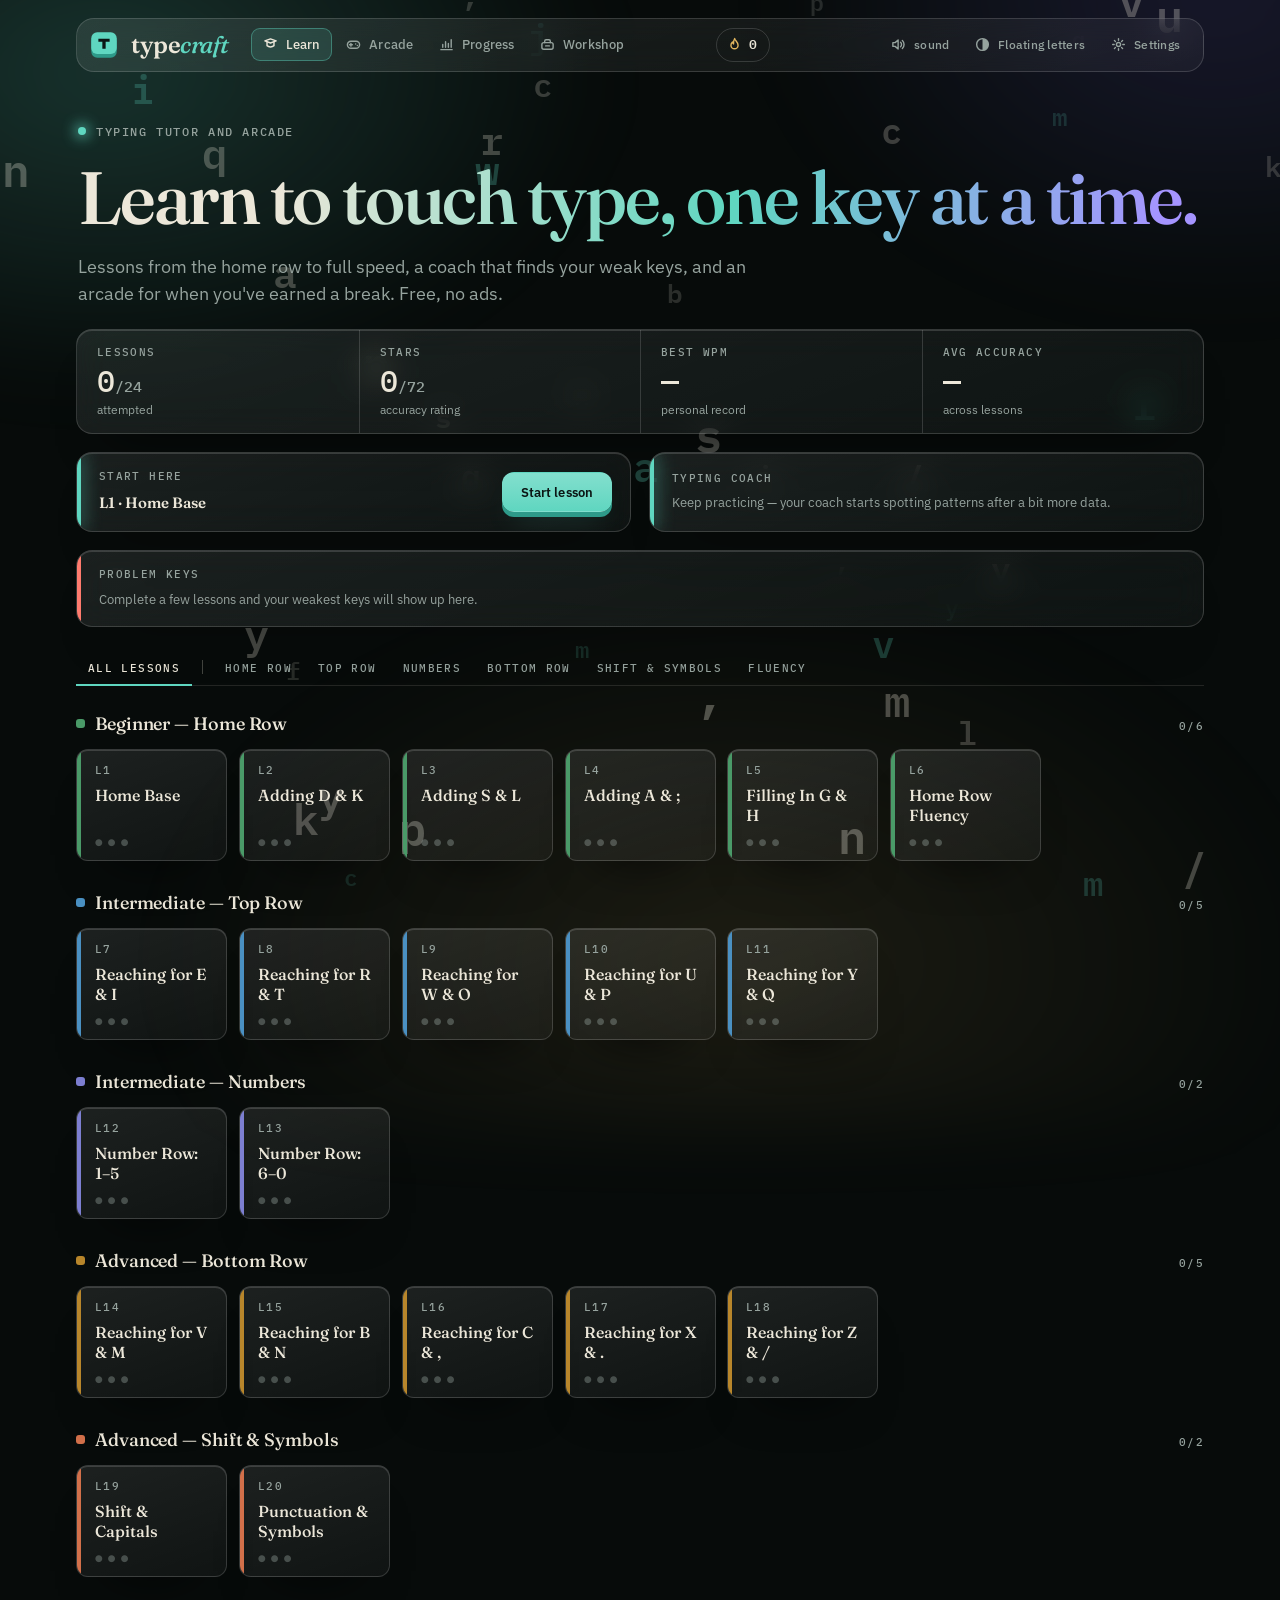
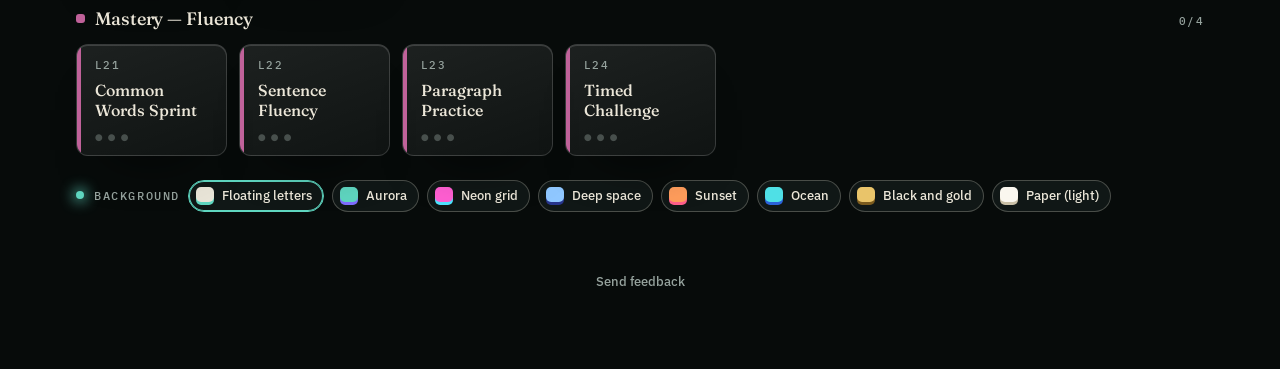
==== commit 09b4f652: "Next version phase 1: themes, effects, top bar, navigation, Settings, new look - index.html split in" ====
--- a/index.html
+++ b/index.html
@@ -7,415 +7,32 @@
 <link rel="icon" type="image/svg+xml" href="data:image/svg+xml,%3Csvg xmlns='http://www.w3.org/2000/svg' viewBox='0 0 40 40'%3E%3Crect x='3' y='7' width='34' height='30' rx='8' fill='%23177a6c'/%3E%3Crect x='3' y='3' width='34' height='29' rx='8' fill='%2345cdb6'/%3E%3Cpath d='M12.5 11.5h15v4.2h-5.3V25h-4.4v-9.3h-5.3z' fill='%230c1615'/%3E%3C/svg%3E">
 <link rel="preconnect" href="https://fonts.googleapis.com">
 <link rel="preconnect" href="https://fonts.gstatic.com" crossorigin>
-<link href="https://fonts.googleapis.com/css2?family=Fraunces:ital,opsz,wght@0,9..144,400..700;1,9..144,400..700&family=IBM+Plex+Mono:wght@400;500;600&display=swap" rel="stylesheet">
-<style>
-/* ==========================================================================
-   TYPECRAFT LOOK - "ink & paper"
-   Two themes: "ink" (dark, the default) and "paper" (light).
-   One accent (teal) and one alarm colour (red, used for errors only).
-   Type: IBM Plex Mono for everything you type or measure, Fraunces for
-   names and titles. Every colour is a token; nothing below hardcodes one.
-   Buttons and key hints are drawn as keycaps; the lesson text sits on a
-   sheet under a typewriter-style scale.
-   ========================================================================== */
-:root{
-  --mono:'IBM Plex Mono',ui-monospace,'Cascadia Mono',Consolas,monospace;
-  --display:'Fraunces',Georgia,'Times New Roman',serif;
-  --radius:14px;
-  /* older token names, still referenced by a few inline styles in the script */
-  --surface:var(--sub-alt); --surface-alt:var(--sub-alt);
-  --text-primary:var(--text); --text-muted:var(--sub); --caret:var(--accent);
-}
-/* Contrast on --bg / --sub-alt: text 14.2 / 12.9, sub 6.6 / 6.0, accent 10.1 / 9.2, error 7.1 / 6.5 */
-:root[data-theme="dark"]{
-  --bg:#111918; --sub-alt:#182220; --fill:#22302d;
-  --text:#e9e5d8; --sub:#93a09b; --typed:#4f867b;
-  --accent:#5fd6c0; --accent-ink:#0c1615; --accent-deep:#2e9a89; --accent-soft:rgba(95,214,192,.13);
-  --error:#ff7b6e; --error-ink:#2a0d0a; --error-deep:#c9483c; --error-soft:rgba(255,123,110,.17);
-  --border:rgba(233,229,216,.11); --border-strong:rgba(233,229,216,.24); --key-edge:#080d0c;
-  --shadow:rgba(0,0,0,.55); --scrim:rgba(6,10,10,.74); --glow:rgba(95,214,192,.07);
-}
-/* Contrast on --bg / --sub-alt: text 14.5 / 16.1, sub 5.4 / 6.0, accent 5.2 / 5.8, error 4.6 / 5.1 */
-:root[data-theme="light"]{
-  --bg:#f1ece1; --sub-alt:#fbf8f1; --fill:#e6dfd0;
-  --text:#1e1c17; --sub:#655f52; --typed:#6f968d;
-  --accent:#0b6e63; --accent-ink:#fbf8f1; --accent-deep:#07504a; --accent-soft:rgba(11,110,99,.11);
-  --error:#bf3a2b; --error-ink:#fff7f3; --error-deep:#8f2a1f; --error-soft:rgba(191,58,43,.13);
-  --border:rgba(48,40,22,.14); --border-strong:rgba(48,40,22,.3); --key-edge:#d3cab6;
-  --shadow:rgba(70,52,20,.24); --scrim:rgba(52,46,34,.5); --glow:rgba(11,110,99,.06);
-}
-
-/* ---------- BASE ---------- */
-*{box-sizing:border-box;}
-html{scrollbar-color:var(--border-strong) transparent;}
-html,body{margin:0; padding:0;}
-body{
-  background-color:var(--bg); color:var(--text); font-family:var(--mono); font-size:14px; line-height:1.5;
-  min-height:100vh; -webkit-font-smoothing:antialiased;
-  background-image:radial-gradient(900px 440px at 50% -140px, var(--glow), transparent 72%); background-repeat:no-repeat;
-  transition:background-color .25s ease, color .25s ease;
-}
-::selection{background:var(--accent); color:var(--accent-ink);}
-button,select,textarea,input{font-family:var(--mono);}
-:focus-visible{outline:2px solid var(--accent); outline-offset:2px;}
-.app-wrapper{max-width:1080px; margin:0 auto; min-height:100vh; display:flex; flex-direction:column; gap:24px; padding:24px 32px 72px;}
-
-/* small tracked capitals: the one label style used across the whole app */
-.brand-tag,.nav-btn,.streak-label,.hs-label,.review-title,.config-item,.tier-meta,.lnum,.chip-label,
-.keycap .label,.rlabel,.si-hud-item,.tow-label,.legend-item{
-  font-family:var(--mono); font-size:10.5px; font-weight:500; letter-spacing:.13em; text-transform:uppercase;
-}
-
-/* generic modal shell */
-.overlay{position:fixed; inset:0; background:var(--scrim); backdrop-filter:blur(5px); display:flex; align-items:center; justify-content:center; padding:20px; z-index:30;}
-.overlay.hidden{display:none;}
-
-/* ---------- BUTTONS: keycaps ---------- */
-.btn{font-size:12.5px; font-weight:600; letter-spacing:.01em; padding:10px 16px; border-radius:9px; cursor:pointer; border:1px solid transparent; transition:transform .08s ease, box-shadow .08s ease, filter .12s ease;}
-.btn.primary{background:var(--accent); color:var(--accent-ink); box-shadow:0 3px 0 var(--accent-deep);}
-.btn.secondary{background:var(--sub-alt); color:var(--text); border-color:var(--border-strong); box-shadow:0 3px 0 var(--key-edge);}
-.btn.danger{background:var(--error); color:var(--error-ink); box-shadow:0 3px 0 var(--error-deep);}
-.btn:hover{transform:translateY(-1px); filter:brightness(1.06);}
-.btn.primary:hover{box-shadow:0 4px 0 var(--accent-deep);}
-.btn.secondary:hover{box-shadow:0 4px 0 var(--key-edge);}
-.btn.danger:hover{box-shadow:0 4px 0 var(--error-deep);}
-.btn:active{transform:translateY(2px); filter:none;}
-.btn.primary:active{box-shadow:0 1px 0 var(--accent-deep);}
-.btn.secondary:active{box-shadow:0 1px 0 var(--key-edge);}
-.btn.danger:active{box-shadow:0 1px 0 var(--error-deep);}
-.back-btn{background:none; border:none; color:var(--sub); font-size:12px; padding:6px 10px; margin-left:-10px; border-radius:8px; cursor:pointer; transition:color .12s ease, background .12s ease;}
-.back-btn:hover{color:var(--text); background:var(--fill);}
-
-/* ---------- HEADER ---------- */
-.dashboard-header{display:flex; align-items:center; gap:16px; flex-wrap:wrap; padding-bottom:18px; border-bottom:1px solid var(--border);}
-.brand{display:flex; align-items:center; gap:12px; font-family:var(--display); font-size:28px; font-weight:600; letter-spacing:-.02em; line-height:1; color:var(--text); cursor:pointer; user-select:none;}
-.brand-mark{width:36px; height:36px; flex:none; transition:transform .12s ease;}
-.brand:hover .brand-mark{transform:translateY(-1px);}
-.brand:active .brand-mark{transform:translateY(1px);}
-.bm-base{fill:var(--accent-deep);} .bm-top{fill:var(--accent);} .bm-glyph{fill:var(--accent-ink);}
-.brand .brand-accent{font-style:italic; font-weight:500; color:var(--accent); padding-right:2px;}
-.brand .brand-tag{color:var(--sub); border:1px solid var(--border); border-radius:999px; padding:6px 10px 5px; margin-left:4px; line-height:1;}
-.header-actions{display:flex; align-items:center; gap:4px; margin-left:auto;}
-.nav-btn{background:none; border:none; color:var(--sub); padding:9px 11px; border-radius:9px; cursor:pointer; display:flex; align-items:center; gap:8px; transition:color .12s ease, background .12s ease;}
-.nav-btn:hover{color:var(--text); background:var(--fill);}
-.nb-svg{width:15px; height:15px; flex:none; fill:none; stroke:currentColor; stroke-width:1.5; stroke-linecap:round; stroke-linejoin:round;}
-.streak-display{display:flex; align-items:center; gap:7px; color:var(--sub); padding:6px 12px 6px 10px; margin-right:6px; border-radius:999px; border:1px solid var(--border);}
-.streak-display .nb-svg{color:var(--accent);}
-.streak-display b{color:var(--text); font-size:13px; font-weight:600;}
-
-/* ---------- HOME ---------- */
-#homeView{display:flex; flex-direction:row; flex-wrap:wrap; align-content:flex-start; gap:18px; animation:fadeSlideIn .25s ease;}
-#homeView > *{flex:1 1 100%; min-width:0;}
-#homeView > .coach-panel,#homeView > .review-panel{flex:1 1 calc(50% - 9px); min-width:300px;}
-
-.home-stats{display:grid; grid-template-columns:repeat(4,1fr); background:var(--sub-alt); border:1px solid var(--border); border-radius:var(--radius); overflow:hidden;}
-.hstat{display:flex; flex-direction:column; gap:3px; padding:15px 20px 14px; border-left:1px solid var(--border);}
-.hstat:first-child{border-left:none;}
-.hstat .hs-label{color:var(--sub);}
-.hstat .hs-value{font-size:30px; font-weight:500; color:var(--text); line-height:1.15; font-variant-numeric:tabular-nums;}
-.hstat .hs-sub{font-size:11.5px; color:var(--sub);}
-
-.review-panel,.coach-panel{position:relative; overflow:hidden; background:var(--sub-alt); border:1px solid var(--border); border-radius:var(--radius); padding:16px 18px 16px 22px; display:flex; align-items:center; justify-content:space-between; gap:14px 18px; flex-wrap:wrap;}
-.review-panel::before,.coach-panel::before{content:''; position:absolute; left:0; top:0; bottom:0; width:4px; background:var(--error);}
-.coach-panel::before{background:var(--accent);}
-.review-info{display:flex; flex-direction:column; gap:7px; min-width:0; flex:1 1 300px;}
-.review-title{color:var(--sub);}
-.review-keys{display:flex; gap:6px; flex-wrap:wrap;}
-.review-key-chip{font-size:12.5px; font-weight:600; padding:4px 9px; border-radius:6px; background:var(--error-soft); color:var(--error);}
-.review-empty{font-size:13px; color:var(--sub); line-height:1.55;}
-.coach-message{font-size:13px; color:var(--text); max-width:560px; line-height:1.6;}
-
-/* tier filter: index tabs */
-.config-bar{display:flex; align-items:flex-end; gap:2px; flex-wrap:wrap; border-bottom:1px solid var(--border); margin-top:6px;}
-.config-item{background:none; border:none; border-bottom:2px solid transparent; margin-bottom:-1px; color:var(--sub); padding:10px 12px 9px; cursor:pointer; white-space:nowrap; transition:color .12s ease, border-color .12s ease;}
-.config-item:hover{color:var(--text);}
-.config-item.active{color:var(--text); border-bottom-color:var(--accent);}
-.config-sep{width:1px; height:14px; background:var(--border-strong); margin:0 8px 11px; flex:none;}
-
-/* ---------- LESSON DASHBOARD ---------- */
-.card-dashboard{display:flex; flex-direction:column; gap:28px; padding-top:6px;}
-.tier-block{display:flex; flex-direction:column; gap:12px;}
-.tier-head{display:flex; align-items:baseline; gap:10px;}
-.tier-dot{width:9px; height:9px; border-radius:3px; flex:none; align-self:center;}
-.tier-title{font-family:var(--display); font-size:18px; font-weight:500; letter-spacing:-.005em; color:var(--text);}
-.tier-meta{margin-left:auto; color:var(--sub);}
-.card-grid{display:grid; grid-template-columns:repeat(auto-fill, minmax(140px,1fr)); gap:12px;}
-.lesson-card{
-  position:relative; overflow:hidden; background:var(--sub-alt); border:1px solid var(--border); border-radius:12px;
-  padding:13px 14px 12px 18px; min-height:112px; cursor:pointer; display:flex; flex-direction:column; gap:6px;
-  transition:transform .14s ease, border-color .14s ease, box-shadow .14s ease;
-}
-.lesson-card::after{content:''; position:absolute; left:0; top:0; bottom:0; width:4px; background:var(--tier-accent, var(--accent)); transition:width .14s ease;}
-.lesson-card:hover{transform:translateY(-3px); border-color:var(--tier-accent, var(--accent)); box-shadow:0 14px 26px -18px var(--shadow);}
-.lesson-card:hover::after{width:7px;}
-.lesson-card .lnum{color:var(--sub);}
-.lesson-card .ltitle{font-family:var(--display); font-size:16px; font-weight:500; line-height:1.25; color:var(--text);}
-.lesson-card .lstars{margin-top:auto; font-size:9px; letter-spacing:5px; color:var(--tier-accent, var(--accent));}
-.lesson-card .lstars .empty{color:var(--sub); opacity:.4;}
-.empty-grid{font-size:12.5px; color:var(--sub); padding:8px 2px;}
-
-/* ==========================================================================
-   LESSON PAGE - a sheet of paper under a typewriter scale, with finger guide
-   ========================================================================== */
-#lessonView{display:none; flex-direction:column; gap:16px; animation:fadeSlideIn .25s ease;}
-@keyframes fadeSlideIn{ from{opacity:0; transform:translateY(8px);} to{opacity:1; transform:translateY(0);} }
-
-.lesson-shell{
-  display:grid; grid-template-columns:minmax(0,1fr) auto; column-gap:24px; row-gap:14px; align-items:end;
-  grid-template-areas:"head stages" "title chips" "rail rail" "paper paper" "stats ctrl";
-}
-.lesson-shell > .lesson-head{grid-area:head; align-self:center;}
-.lesson-shell > .lesson-heading{grid-area:title;}
-.lesson-shell > .key-chips{grid-area:chips; justify-self:end; justify-content:flex-end; padding-bottom:7px;}
-.lesson-shell > .stage-row{grid-area:stages; justify-self:end; align-self:center;}
-.lesson-shell > .rail-wrap{grid-area:rail; margin-top:4px;}
-.lesson-shell > .paper-wrap{grid-area:paper; margin-top:-14px;} /* cancels the row gap: the sheet hangs from the scale */
-.lesson-shell > .stats-row{grid-area:stats; margin-top:4px;}
-.lesson-shell > .controls{grid-area:ctrl; justify-self:end; align-self:center; margin-top:4px;}
-
-.lesson-head{display:flex; align-items:center; justify-content:space-between; gap:14px; flex-wrap:wrap;}
-.lesson-tier-tag{font-size:12px; color:var(--sub); line-height:1.5; max-width:620px;}
-.lesson-title{font-family:var(--display); font-size:32px; font-weight:600; letter-spacing:-.02em; line-height:1.15; margin-top:2px; color:var(--text);}
-.key-chips{display:flex; gap:8px; align-items:center; flex-wrap:wrap;}
-.chip-label{color:var(--sub);}
-.chip{min-width:28px; text-align:center; background:var(--sub-alt); color:var(--text); font-family:var(--mono); font-size:12px; font-weight:600; padding:3px 8px; border:1px solid var(--border-strong); border-bottom-width:3px; border-radius:7px;}
-
-.stage-row{display:inline-flex; gap:2px; align-items:center; padding:3px; background:var(--sub-alt); border:1px solid var(--border); border-radius:11px;}
-.stage-pill{font-size:12px; font-weight:500; padding:6px 12px; border-radius:8px; color:var(--sub); transition:color .12s ease, background .12s ease;}
-.stage-pill:hover{color:var(--text);}
-.stage-pill.done{color:var(--accent);}
-.stage-pill.current{background:var(--accent); color:var(--accent-ink); font-weight:600;}
-
-/* the scale: ruler ticks along the top edge of the sheet, pointer shows progress */
-.rail-wrap{padding:0;}
-.rail{position:relative; height:24px;}
-.rail-track{
-  position:absolute; left:0; right:0; bottom:0; height:9px;
-  background-image:repeating-linear-gradient(90deg, var(--border-strong) 0 1px, transparent 1px 60px), repeating-linear-gradient(90deg, var(--border-strong) 0 1px, transparent 1px 12px);
-  background-size:100% 9px, 100% 5px; background-position:left bottom, left bottom; background-repeat:no-repeat;
-}
-.carriage{position:absolute; left:0; top:1px; width:14px; height:11px; background:var(--accent); clip-path:polygon(0 0, 100% 0, 50% 100%); transition:left .08s linear;}
-.carriage.ding{animation:ding .32s ease;}
-@keyframes ding{0%{transform:translateY(0);} 40%{transform:translateY(-5px);} 100%{transform:translateY(0);}}
-
-.paper-wrap{position:relative;}
-.paper{position:relative; background:var(--sub-alt); border:1px solid var(--border); border-radius:var(--radius); padding:28px 34px 30px; min-height:172px; box-shadow:0 22px 44px -30px var(--shadow); transition:opacity .2s ease, border-color .2s ease, box-shadow .2s ease;}
-.lesson-shell .paper{border-radius:3px 3px var(--radius) var(--radius);}
-.paper.focused{border-color:var(--border-strong); box-shadow:0 0 0 3px var(--accent-soft), 0 22px 44px -30px var(--shadow);}
-.text-display{font-family:var(--mono); font-size:26px; font-weight:400; line-height:1.8; color:var(--text); white-space:pre-wrap; word-wrap:break-word; font-variant-ligatures:none;}
-.word{display:inline-block; white-space:nowrap;}
-/* What is still to type is the strongest text on the page, because that is
-   where the eyes should be; what has been typed fades back into the sheet. */
-.letter{display:inline-block; position:relative; transition:color .1s ease;}
-.letter.default{color:var(--text);}
-.letter.correct{color:var(--typed);}
-.letter.incorrect{color:var(--error); background:linear-gradient(var(--error-soft), var(--error-soft)) no-repeat center / 100% 62%; border-radius:3px; text-decoration:underline; text-decoration-thickness:2px; text-underline-offset:7px;}
-.letter.current{background:none;}
-.letter.current::before{content:''; position:absolute; left:-2px; top:15%; height:70%; width:3px; background:var(--accent); border-radius:2px; animation:caretBlink 1.1s steps(1) infinite;}
-@keyframes caretBlink{0%,55%{opacity:1;} 56%,100%{opacity:0;}}
-/* invisible capture textarea laid over the sheet (lesson + both typing games) */
-#typer,#metroTyper,#towTyper{position:absolute; inset:0; width:100%; height:100%; opacity:0; resize:none; border:none; outline:none; margin:0; padding:0; background:transparent; color:transparent; caret-color:transparent; font-size:16px; cursor:text;}
-/* start hint: the text stays readable underneath, the prompt straddles the foot of the sheet */
-.start-hint{position:absolute; inset:0; display:flex; align-items:flex-end; justify-content:center; border-radius:var(--radius); cursor:text;}
-.start-hint span{font-size:12px; color:var(--text); background:var(--bg); border:1px solid var(--border-strong); border-radius:999px; padding:6px 14px; transform:translateY(50%); box-shadow:0 8px 20px -10px var(--shadow); transition:border-color .12s ease, color .12s ease;}
-.start-hint:hover span{border-color:var(--accent); color:var(--accent);}
-
-.stats-row{display:flex; gap:10px; flex-wrap:wrap;}
-.keycap{min-width:108px; padding:9px 14px 8px; background:var(--sub-alt); border:1px solid var(--border); border-radius:10px;}
-.keycap .label{color:var(--sub);}
-.keycap .value{font-family:var(--mono); font-size:22px; font-weight:500; color:var(--text); line-height:1.3; font-variant-numeric:tabular-nums;}
-.keycap.accent .value{color:var(--accent);}
-
-.controls{display:flex; align-items:center; gap:14px; flex-wrap:wrap;}
-.hint{font-size:11.5px; color:var(--sub);}
-.hint kbd{display:inline-block; background:var(--sub-alt); border:1px solid var(--border-strong); border-bottom-width:2px; border-radius:5px; padding:1px 7px; font-family:var(--mono); font-size:11px; font-weight:600; color:var(--text);}
-
-/* ---------- finger guide ---------- */
-.hands-card{background:none; border:1px solid var(--border); border-radius:var(--radius); padding:12px 18px 16px; display:flex; flex-direction:column; gap:8px;}
-.finger-caption{text-align:center; font-size:12.5px; color:var(--sub);}
-.finger-caption b{color:var(--accent); font-weight:600;}
-.hands-stage{display:flex; justify-content:center; align-items:flex-end; gap:64px; padding:6px 0 2px;}
-.hand{display:flex; flex-direction:column; align-items:center;}
-.fingers{display:flex; gap:5px; align-items:flex-end;}
-.finger{width:16px; background:var(--fill); border-radius:8px 8px 4px 4px; transition:transform .18s cubic-bezier(.34,1.56,.64,1), background .18s, box-shadow .18s;}
-.finger.h-index{height:34px;} .finger.h-middle{height:42px;} .finger.h-ring{height:36px;} .finger.h-pinky{height:26px;}
-.palm-row{display:flex; align-items:center; gap:5px; margin-top:3px;}
-.palm{width:58px; height:28px; border-radius:14px 14px 20px 20px; background:var(--fill); opacity:.7;}
-.thumb{width:22px; height:14px; background:var(--fill); border-radius:8px; transition:transform .18s cubic-bezier(.34,1.56,.64,1), background .18s, box-shadow .18s;}
-.finger.active,.thumb.active{background:var(--accent); transform:translateY(-8px) scale(1.12); box-shadow:0 0 0 4px var(--accent-soft); z-index:2;}
-
-/* ---------- FUN MODE HUB ---------- */
-#funSelectView{display:none; flex-direction:column; gap:18px;}
-.fun-grid{display:grid; grid-template-columns:repeat(auto-fill, minmax(260px,1fr)); gap:14px;}
-.fun-card{background:var(--sub-alt); border:1px solid var(--border); border-radius:var(--radius); padding:22px 22px 24px; display:flex; flex-direction:column; gap:10px; align-items:flex-start; transition:transform .14s ease, border-color .14s ease, box-shadow .14s ease;}
-.fun-card:hover{transform:translateY(-3px); border-color:var(--border-strong); box-shadow:0 16px 30px -22px var(--shadow);}
-.fun-card .btn{margin-top:6px; align-self:stretch;}
-/* cards carry different numbers of controls, so the Play key is pinned to the bottom */
-.fun-card .btn:last-child{margin-top:auto;}
-.fun-card select.btn{appearance:none; color:var(--text); background:var(--bg); border:1px solid var(--border-strong); box-shadow:none; font-weight:500; cursor:pointer;}
-.fun-card select.btn:hover{transform:none; filter:none; border-color:var(--accent);}
-.fun-card.disabled{opacity:.5;}
-.fun-icon{width:46px; height:46px; border-radius:12px; background:var(--accent-soft); color:var(--accent); display:grid; place-items:center; font-size:24px; margin-bottom:4px;}
-.fun-icon svg{width:26px; height:26px; fill:none; stroke:currentColor; stroke-width:1.6; stroke-linecap:round; stroke-linejoin:round;}
-.fun-title{font-family:var(--display); font-size:21px; font-weight:600; letter-spacing:-.01em; color:var(--text);}
-.fun-desc{font-size:12.5px; color:var(--sub); line-height:1.6;}
-
-/* ---------- GAME HUD (shared by all three games) ---------- */
-#spaceInvadersView,#metronomeView,#tugOfWarView{display:none; flex-direction:column; gap:14px;}
-.si-hud{display:flex; align-items:center; gap:10px; flex-wrap:wrap;}
-.si-hud-item{color:var(--sub); background:var(--sub-alt); border:1px solid var(--border); border-radius:10px; padding:7px 12px; line-height:1.6;}
-.si-hud-item span{font-size:15px; font-weight:600; letter-spacing:0; color:var(--accent);}
-.si-canvas-wrap{position:relative; border-radius:var(--radius); overflow:hidden; border:1px solid var(--border);}
-#siCanvas{display:block; width:100%; background:var(--sub-alt);}
-.si-hint{text-align:center; font-size:12px; color:var(--sub); margin:0;}
-.si-gameover{position:absolute; inset:0; background:var(--sub-alt); background:color-mix(in srgb, var(--sub-alt) 90%, transparent); backdrop-filter:blur(3px); display:flex; flex-direction:column; align-items:center; justify-content:center; gap:14px; color:var(--text);}
-.si-gameover.hidden{display:none;}
-.si-gameover h3{font-family:var(--display); font-size:24px; font-weight:600; color:var(--text); margin:0;}
-.si-gameover .si-score-big{font-family:var(--mono); font-size:52px; font-weight:500; color:var(--accent); line-height:1; margin-bottom:10px;}
-
-/* ---------- METRONOME ---------- */
-.beat-dot{width:16px; height:16px; border-radius:50%; background:var(--fill); border:1px solid var(--border-strong); margin-left:auto; margin-right:6px; transition:transform .08s ease, background .08s ease, box-shadow .08s ease;}
-.beat-dot.pulse{transform:scale(1.5); background:var(--accent); border-color:var(--accent); box-shadow:0 0 0 6px var(--accent-soft);}
-
-/* ---------- TUG OF WAR ---------- */
-.tow-track{display:flex; align-items:center; gap:12px; padding:6px 0;}
-.tow-label{color:var(--sub);}
-.tow-label-left{color:var(--accent);}
-.tow-label-right{color:var(--error);}
-.tow-bar{flex:1; height:12px; border-radius:999px; background:linear-gradient(90deg, var(--accent-soft), var(--fill) 50%, var(--error-soft)); border:1px solid var(--border); position:relative;}
-.tow-bar::after{content:''; position:absolute; left:50%; top:-6px; bottom:-6px; width:1px; background:var(--border-strong);}
-.tow-flag{position:absolute; z-index:1; top:50%; left:50%; width:20px; height:20px; border-radius:50%; background:var(--accent); border:3px solid var(--bg); transform:translate(-50%,-50%); transition:left .1s linear; box-shadow:0 0 0 4px var(--accent-soft);}
-
-/* ---------- RESULTS ---------- */
-.results-view{position:fixed; inset:0; background:var(--scrim); backdrop-filter:blur(5px); display:flex; align-items:center; justify-content:center; padding:20px; opacity:1; transition:opacity .25s ease; z-index:20;}
-.results-view.hidden{opacity:0; pointer-events:none;}
-.results-card{background:var(--sub-alt); border:1px solid var(--border); border-radius:18px; padding:30px 36px 32px; width:100%; max-width:640px; text-align:center; box-shadow:0 30px 80px -24px var(--shadow);}
-.results-card h2{margin:0 0 16px; font-family:var(--display); font-size:27px; font-weight:600; letter-spacing:-.015em; line-height:1.2; color:var(--text);}
-.results-stars{font-size:19px; letter-spacing:8px; padding-left:8px; color:var(--accent); margin:-6px 0 18px;}
-.results-stars .empty{color:var(--sub); opacity:.4;}
-#wpmChart{width:100%; height:200px; background:var(--bg); border-radius:12px; border:1px solid var(--border);}
-.chart-legend{display:flex; justify-content:center; gap:20px; margin:12px 0 22px; color:var(--sub);}
-.legend-item{display:flex; align-items:center; gap:7px;}
-.dot{width:8px; height:8px; border-radius:50%; display:inline-block;}
-.dot-wpm{background:var(--accent);}
-.dot-acc{background:var(--sub);}
-.results-grid{display:grid; grid-template-columns:repeat(auto-fit, minmax(110px,1fr)); gap:10px; margin:6px 0 26px;}
-.rstat{background:var(--bg); border:1px solid var(--border); border-radius:10px; padding:10px 8px 8px;}
-.rlabel{color:var(--sub);}
-.rvalue{font-family:var(--mono); font-size:26px; font-weight:500; color:var(--text); line-height:1.3; font-variant-numeric:tabular-nums;}
-.rstat:first-child .rvalue{color:var(--accent);}
-.results-actions{display:flex; gap:10px; justify-content:center; flex-wrap:wrap;}
-
-/* ---------- FEEDBACK MODAL ---------- */
-.feedback-stars{display:flex; gap:6px; font-size:26px; line-height:1; color:var(--sub); cursor:pointer; margin:4px 0 16px;}
-.feedback-stars span{opacity:.45; transition:color .12s ease, opacity .12s ease, transform .12s ease;}
-.feedback-stars span:hover{transform:scale(1.15); opacity:.8;}
-.feedback-stars span.active{color:var(--accent); opacity:1;}
-.feedback-textarea{width:100%; min-height:104px; resize:vertical; background:var(--bg); border:1px solid var(--border-strong); border-radius:10px; padding:12px 13px; color:var(--text); font-family:var(--mono); font-size:13px; line-height:1.6; outline:none; margin-bottom:16px;}
-.feedback-textarea:focus{border-color:var(--accent); box-shadow:0 0 0 3px var(--accent-soft);}
-.feedback-textarea::placeholder{color:var(--sub);}
-.feedback-history{margin-top:20px; max-height:170px; overflow-y:auto; display:flex; flex-direction:column; gap:8px;}
-.feedback-entry{background:var(--bg); border:1px solid var(--border); border-radius:10px; padding:10px 13px; font-size:12.5px; line-height:1.5;}
-.feedback-entry .fe-stars{color:var(--accent); font-size:12px;}
-.feedback-entry .fe-date{color:var(--sub); font-size:11px; float:right;}
-
-
-/* ---------- ACCOUNTS: header menu, sync status, forms, account page ---------- */
-.account-wrap{position:relative;}
-.account-btn .avatar{width:22px; height:22px; border-radius:50%; background:var(--accent); color:var(--accent-ink); display:grid; place-items:center; font-size:11px; font-weight:600; letter-spacing:0; text-transform:uppercase;}
-.account-menu{position:absolute; right:0; top:calc(100% + 8px); min-width:220px; background:var(--sub-alt); border:1px solid var(--border-strong); border-radius:12px; padding:6px; box-shadow:0 18px 40px -18px var(--shadow); z-index:25; display:flex; flex-direction:column;}
-.account-menu.hidden{display:none;}
-.account-menu .am-head{padding:9px 11px 10px; border-bottom:1px solid var(--border); margin-bottom:4px;}
-.account-menu .am-name{font-family:var(--display); font-size:15px; font-weight:600; color:var(--text);}
-.account-menu .am-email{font-size:11.5px; color:var(--sub); overflow:hidden; text-overflow:ellipsis;}
-.account-menu button{background:none; border:none; text-align:left; color:var(--text); font-size:12.5px; padding:8px 11px; border-radius:8px; cursor:pointer;}
-.account-menu button:hover{background:var(--fill);}
-.account-menu .am-sep{height:1px; background:var(--border); margin:4px 0;}
-.header-actions{position:relative;}
-/* sits under the account button, so it never pushes the header onto a second line */
-.sync-status{position:absolute; right:12px; top:calc(100% + 2px); font-size:10.5px; color:var(--sub); white-space:nowrap; pointer-events:none; transition:opacity .4s ease;}
-.sync-status.warn{color:var(--error);}
-.sync-status.fade{opacity:0;}
-
-.auth-card{max-width:440px; text-align:left;}
-.auth-card h2{margin-bottom:6px;}
-.auth-sub{font-size:12.5px; color:var(--sub); line-height:1.6; margin:0 0 18px;}
-.auth-form{display:flex; flex-direction:column; gap:12px;}
-.auth-form.hidden,.acct-panel.hidden{display:none;}
-.field{display:flex; flex-direction:column; gap:5px;}
-.field > span{font-size:10.5px; font-weight:500; letter-spacing:.13em; text-transform:uppercase; color:var(--sub);}
-.field input{background:var(--bg); border:1px solid var(--border-strong); border-radius:9px; padding:10px 12px; color:var(--text); font-size:13.5px; outline:none; width:100%;}
-.field input:focus{border-color:var(--accent); box-shadow:0 0 0 3px var(--accent-soft);}
-.field input[aria-invalid="true"]{border-color:var(--error);}
-.field-error{font-size:11.5px; color:var(--error); min-height:0;}
-.field-error:empty{display:none;}
-.field-row{display:flex; gap:12px;} .field-row > .field{flex:1;}
-.check{display:flex; align-items:center; gap:8px; font-size:12.5px; color:var(--text); cursor:pointer;}
-.check input{accent-color:var(--accent); width:15px; height:15px;}
-.form-msg{font-size:12.5px; line-height:1.55; padding:10px 12px; border-radius:9px; background:var(--accent-soft); color:var(--text);}
-.form-msg.error{background:var(--error-soft); color:var(--error);}
-.form-msg:empty{display:none;}
-.link-btn{background:none; border:none; padding:0; color:var(--accent); font-size:12.5px; cursor:pointer; text-decoration:underline; text-underline-offset:3px;}
-.auth-links{display:flex; justify-content:space-between; gap:10px; flex-wrap:wrap; font-size:12.5px; color:var(--sub); margin-top:4px;}
-.btn[disabled]{opacity:.6; cursor:progress; transform:none;}
-
-.continue-panel::before{background:var(--accent);}
-.continue-panel .coach-message b{font-family:var(--display); font-weight:600; font-size:15px;}
-
-#accountView{display:none; flex-direction:column; gap:18px; animation:fadeSlideIn .25s ease;}
-.acct-title{font-family:var(--display); font-size:30px; font-weight:600; letter-spacing:-.02em; color:var(--text); margin:0;}
-.acct-section{background:var(--sub-alt); border:1px solid var(--border); border-radius:var(--radius); padding:20px 22px; display:flex; flex-direction:column; gap:14px;}
-.acct-section h3{margin:0; font-family:var(--display); font-size:18px; font-weight:600; color:var(--text);}
-.acct-section .auth-form{max-width:460px;}
-.acct-section.danger{border-color:var(--error-soft);}
-.acct-grid{display:grid; grid-template-columns:repeat(auto-fit,minmax(180px,1fr)); gap:14px;}
-.acct-kv{display:flex; flex-direction:column; gap:3px;}
-.acct-kv .k{font-size:10.5px; font-weight:500; letter-spacing:.13em; text-transform:uppercase; color:var(--sub);}
-.acct-kv .v{font-size:14px; color:var(--text); overflow-wrap:anywhere;}
-.badge{display:inline-block; font-size:10px; font-weight:600; letter-spacing:.08em; text-transform:uppercase; padding:2px 7px; border-radius:999px; margin-left:6px; vertical-align:2px;}
-.badge.ok{background:var(--accent-soft); color:var(--accent);} .badge.warn{background:var(--error-soft); color:var(--error);}
-.meter{height:8px; border-radius:999px; background:var(--fill); overflow:hidden;}
-.meter > i{display:block; height:100%; background:var(--accent); border-radius:999px; transition:width .4s ease;}
-.recent-list{display:flex; flex-direction:column; gap:6px; margin:0; padding:0; list-style:none;}
-.recent-list li{display:flex; justify-content:space-between; gap:12px; font-size:12.5px; padding:8px 12px; background:var(--bg); border:1px solid var(--border); border-radius:9px;}
-.recent-list .when{color:var(--sub); white-space:nowrap;}
-.lesson-card .lstate{font-size:10px; letter-spacing:.1em; text-transform:uppercase; color:var(--accent);}
-.toast{position:fixed; left:50%; bottom:26px; transform:translateX(-50%); background:var(--text); color:var(--bg); font-size:12.5px; padding:10px 16px; border-radius:10px; box-shadow:0 14px 34px -14px var(--shadow); z-index:40; max-width:min(560px, calc(100vw - 32px)); transition:opacity .3s ease;}
-.toast.hidden{opacity:0; pointer-events:none;}
-
-/* ---------- narrow windows ---------- */
-@media (max-width:820px){
-  .field-row{flex-direction:column;}
-  .sync-status{display:none;}
-  .app-wrapper{padding:18px 16px 56px;}
-  .brand .brand-tag{display:none;}
-  .home-stats{grid-template-columns:repeat(2,1fr);}
-  .hstat:nth-child(odd){border-left:none;}
-  .hstat:nth-child(n+3){border-top:1px solid var(--border);}
-  .lesson-shell{grid-template-columns:minmax(0,1fr); grid-template-areas:"head" "title" "chips" "stages" "rail" "paper" "stats" "ctrl";}
-  .lesson-shell > .stage-row,.lesson-shell > .controls,.lesson-shell > .key-chips{justify-self:start; justify-content:flex-start; padding-bottom:0;}
-  .lesson-title{font-size:26px;}
-  .text-display{font-size:20px;}
-  .paper{padding:22px 18px 24px;}
-  .hands-stage{gap:36px;}
-}
-@media (prefers-reduced-motion: reduce){
-  *{animation:none !important; transition:none !important;}
-}
-</style>
+<link href="https://fonts.googleapis.com/css2?family=Fraunces:ital,opsz,wght@0,9..144,400..700;1,9..144,400..700&family=IBM+Plex+Mono:wght@400;500;600&family=IBM+Plex+Sans:wght@400;500;600&display=swap" rel="stylesheet">
+<link rel="stylesheet" href="css/app.css">
+<link rel="stylesheet" href="css/next.css">
 </head>
 <body>
+<canvas id="bgfx" hidden aria-hidden="true"></canvas>
 
   <div class="app-wrapper">
 
-    <header class="dashboard-header">
-      <div class="brand" id="brandHome" title="Back to lessons"><svg class="brand-mark" viewBox="0 0 40 40" aria-hidden="true"><rect class="bm-base" x="3" y="7" width="34" height="30" rx="8"/><rect class="bm-top" x="3" y="3" width="34" height="29" rx="8"/><path class="bm-glyph" d="M12.5 11.5h15v4.2h-5.3V25h-4.4v-9.3h-5.3z"/></svg><span>type<span class="brand-accent">craft</span></span><span class="brand-tag">typing tutor + arcade</span></div>
+    <header class="dashboard-header topbar">
+      <div class="brand" id="brandHome" title="Home"><svg class="brand-mark" viewBox="0 0 40 40" aria-hidden="true"><rect class="bm-base" x="3" y="7" width="34" height="30" rx="8"/><rect class="bm-top" x="3" y="3" width="34" height="29" rx="8"/><path class="bm-glyph" d="M12.5 11.5h15v4.2h-5.3V25h-4.4v-9.3h-5.3z"/></svg><span>type<span class="brand-accent">craft</span></span></div>
+      <nav class="main-nav" aria-label="Main">
+        <button id="navLearn" class="nav-btn" title="Learn" aria-current="page"><svg class="nb-svg" viewBox="0 0 16 16" aria-hidden="true"><path d="M2 4.2 8 2l6 2.2L8 6.4z"/><path d="M4.3 5.3v3.9c1 .9 2.3 1.4 3.7 1.4s2.7-.5 3.7-1.4V5.3"/></svg><span class="nav-label">Learn</span></button>
+        <button id="funModeBtn" class="nav-btn" title="Arcade"><svg class="nb-svg" viewBox="0 0 16 16" aria-hidden="true"><rect x="1.5" y="4.5" width="13" height="7.5" rx="3.75"/><path d="M5.25 6.75v3M3.75 8.25h3M10.3 7.4h.01M12.1 9.1h.01"/></svg><span class="nav-label">Arcade</span></button>
+        <button id="navProgress" class="nav-btn" title="Progress"><svg class="nb-svg" viewBox="0 0 16 16" aria-hidden="true"><path d="M2 13.5h12M4 11V8M7 11V5M10 11V7M13 11V3"/></svg><span class="nav-label">Progress</span></button>
+        <button id="navWorkshop" class="nav-btn" title="Workshop"><svg class="nb-svg" viewBox="0 0 16 16" aria-hidden="true"><rect x="2" y="6" width="12" height="7" rx="2"/><path d="M5 6V4.5A1.5 1.5 0 0 1 6.5 3h3A1.5 1.5 0 0 1 11 4.5V6M6 9.5h4"/></svg><span class="nav-label">Workshop</span></button>
+      </nav>
       <div class="header-actions">
         <div class="streak-display" title="Consecutive days practiced"><svg class="nb-svg" viewBox="0 0 16 16" aria-hidden="true"><path d="M8.2 1.6c.3 2.3 3.6 3.6 3.6 7.1a3.8 3.8 0 0 1-7.6 0c0-1.5.7-2.6 1.6-3.4.1 1 .5 1.7 1.2 2.1-.3-2.2.2-4.2 1.2-5.8z"/></svg><b id="streakCount">0</b><span class="streak-label">day streak</span></div>
-        <button id="funModeBtn" class="nav-btn" title="Arcade mini-games"><svg class="nb-svg" viewBox="0 0 16 16" aria-hidden="true"><rect x="1.5" y="4.5" width="13" height="7.5" rx="3.75"/><path d="M5.25 6.75v3M3.75 8.25h3M10.3 7.4h.01M12.1 9.1h.01"/></svg>fun mode</button>
-        <button id="feedbackBtn" class="nav-btn" title="Send feedback"><svg class="nb-svg" viewBox="0 0 16 16" aria-hidden="true"><path d="M3.5 3h9A1.5 1.5 0 0 1 14 4.5v5a1.5 1.5 0 0 1-1.5 1.5H8l-3 2.6V11H3.5A1.5 1.5 0 0 1 2 9.5v-5A1.5 1.5 0 0 1 3.5 3z"/></svg>feedback</button>
-        <button id="soundToggle" class="nav-btn" title="Key sounds: click to switch between on, low and off"></button>
-        <button id="themeToggle" class="nav-btn" title="Switch between the ink (dark) and paper (light) themes"></button>
+        <div class="rank-chip" id="rankChip" hidden></div>
+        <button id="soundToggle" class="nav-btn icon-btn" title="Key sounds: on, low or off"></button>
+        <div class="theme-wrap">
+          <button id="themeToggle" class="nav-btn icon-btn" title="Background theme" aria-haspopup="true" aria-expanded="false"></button>
+          <div class="theme-menu hidden" id="themeMenu" role="group" aria-label="Background theme"></div>
+        </div>
+        <button id="navSettings" class="nav-btn icon-btn" title="Settings"><svg class="nb-svg" viewBox="0 0 16 16" aria-hidden="true"><circle cx="8" cy="8" r="2.2"/><path d="M8 1.8v1.6M8 12.6v1.6M1.8 8h1.6M12.6 8h1.6M3.6 3.6l1.1 1.1M11.3 11.3l1.1 1.1M3.6 12.4l1.1-1.1M11.3 4.7l1.1-1.1"/></svg><span class="nav-label">Settings</span></button>
         <span class="sync-status" id="syncStatus" role="status" aria-live="polite"></span>
         <div class="account-wrap" id="accountWrap" hidden>
           <button id="accountBtn" class="nav-btn account-btn" aria-haspopup="true" aria-expanded="false"></button>
@@ -434,16 +51,23 @@
 
     <!-- ============ HOME ============ -->
     <div id="homeView">
+      <section class="home-hero">
+        <p class="eyebrow">Typing tutor and arcade</p>
+        <h1 class="headline">Learn to touch type, one key at a time.</h1>
+        <p class="lede">Lessons from the home row to full speed, a coach that finds your weak keys, and an arcade for when you've earned a break. Free, no ads.</p>
+      </section>
       <div class="home-stats" id="homeStats"></div>
       <div id="continuePanel" class="coach-panel continue-panel" hidden></div>
       <div id="coachPanel" class="coach-panel"></div>
       <div id="reviewPanel" class="review-panel"></div>
       <div class="config-bar" id="tierFilter"></div>
       <div id="cardDashboard" class="card-dashboard"></div>
+      <div class="home-themes" id="homeThemes" role="group" aria-label="Background theme"><span class="eyebrow">Background</span></div>
     </div>
 
     <!-- ============ LESSON PAGE — Carriage layout ============ -->
     <div id="lessonView">
+      <p class="need-kb">Typing lessons need a real keyboard. If one is connected, go ahead.</p>
       <div class="lesson-shell">
         <div class="lesson-head">
           <button class="back-btn" id="backBtn">&larr; Back to dashboard</button>
@@ -510,6 +134,7 @@
 
     <!-- ============ FUN MODE HUB ============ -->
     <div id="funSelectView">
+      <p class="need-kb">The arcade games need a real keyboard. If one is connected, go ahead.</p>
       <div class="lesson-head">
         <button class="back-btn" id="funBackBtn">&larr; Back to dashboard</button>
       </div>
@@ -810,6 +435,36 @@
     </div>
     <div class="toast hidden" id="toast" role="status" aria-live="polite"></div>
 
+
+    <!-- ============ SETTINGS ============ -->
+    <div id="settingsView">
+      <div class="page-head"><p class="eyebrow">Settings</p><h1>Make it yours</h1></div>
+      <div class="set-grid">
+        <section class="set-card wide"><h2>Theme</h2><p>The background and colours. All free, one click away.</p><div class="theme-list" id="setThemes" role="group" aria-label="Background theme"></div></section>
+        <section class="set-card"><h2>Effects</h2><p>Full: everything moves. Light: no background animation or tilting; keys still respond. Off: flat and still.</p><div class="seg" id="setEffects" role="group" aria-label="Effects"><button data-v="full">Full</button><button data-v="light">Light</button><button data-v="off">Off</button></div></section>
+        <section class="set-card"><h2>Key sounds</h2><p>The click of each key and the bell at the end of a line.</p><div class="seg" id="setSound" role="group" aria-label="Key sounds"><button data-v="0">On</button><button data-v="1">Low</button><button data-v="2">Off</button></div></section>
+        <section class="set-card"><h2>Daily goal</h2><p>Minutes of practice a day. Feeds the streak and the daily quests.</p><div class="seg" id="setGoal" role="group" aria-label="Daily goal"><button data-v="5">5 min</button><button data-v="10">10 min</button><button data-v="15">15 min</button><button data-v="20">20 min</button></div></section>
+        <section class="set-card"><h2>Finger guide</h2><p>Shows which finger to use for the next key during lessons.</p><div class="seg" id="setGuide" role="group" aria-label="Finger guide"><button data-v="on">On</button><button data-v="off">Off</button></div></section>
+        <section class="set-card danger wide"><h2>Reset progress</h2><p id="resetText">Clears every lesson, star, streak and statistic saved in this browser. This can't be undone. Type <b>RESET</b> to confirm.</p>
+          <div style="display:flex;gap:10px;flex-wrap:wrap;align-items:center"><input type="text" id="resetInput" autocomplete="off" spellcheck="false" aria-label="Type RESET to confirm"><button class="btn danger" id="resetBtn" disabled>Reset progress</button></div>
+          <div class="form-msg" id="resetMsg"></div></section>
+      </div>
+    </div>
+
+    <!-- ============ PROGRESS ============ -->
+    <div id="progressView">
+      <div class="page-head"><p class="eyebrow">Progress</p><h1>How you type</h1></div>
+      <div id="progressBody" class="placeholder-card"><b>Your keyboard heatmap, speed over time, practice calendar, badges and certificates appear here.</b>Joined in when the rewards part is integrated.</div>
+    </div>
+
+    <!-- ============ WORKSHOP ============ -->
+    <div id="workshopView">
+      <div class="page-head"><p class="eyebrow">Workshop</p><h1>Keycaps, ink and paper</h1></div>
+      <div id="workshopBody" class="placeholder-card"><b>Keycap sets, ink colours, paper stocks and key sounds, unlocked by rank, appear here.</b>Built in Phase 7. Background themes are already in Settings.</div>
+    </div>
+
+    <footer class="site-foot"><button id="feedbackBtn" class="nav-btn" title="Send feedback">Send feedback</button></footer>
+
     <!-- ============ FEEDBACK ============ -->
     <div class="overlay hidden" id="feedbackModal">
       <div class="results-card" style="max-width:480px; text-align:left;">
@@ -828,2031 +483,7 @@
 
   </div>
 
-<script>
-/* ==========================================================================
-   1. LESSON PLAN — 24 lessons, 6 tiers.
-      `teach` lists the characters a lesson introduces; a lesson may only use
-      characters taught by itself or an earlier lesson (capitals only after
-      the Shift lesson). Lesson ids are permanent: saved progress is keyed by
-      them, so lessons can be reordered but never renumbered.
-   ========================================================================== */
-const lessons = [
-  { id:'l1', tier:'Beginner — Home Row', keys:['F','J'], teach:'fj', title:'Home Base',
-    charDrill:"fff jjj fj fj jf jf fjf jfj ff jj fjfj jfjf" },
-  { id:'l2', tier:'Beginner — Home Row', keys:['D','K'], teach:'dk', title:'Adding D & K',
-    charDrill:"ddd kkk dk dk kd kd dkd kdk fjdk kdjf" },
-  { id:'l3', tier:'Beginner — Home Row', keys:['S','L'], teach:'sl', title:'Adding S & L',
-    charDrill:"sss lll sl sl ls ls sls lsl fjdksl lskdjf" },
-  { id:'l4', tier:'Beginner — Home Row', keys:['A',';'], teach:'a;', title:'Adding A & ;',
-    charDrill:"aaa ;;; a; a; ;a ;a a;a ;a; fjdksla ;alskdjf",
-    wordDrill:["dad","sad","lad","ask","add","fads","flask","salad","salsa","alfalfa"],
-    paragraphDrill:"a lad asks a dad; a sad lad adds a flask; salad falls; salsa falls; a lass asks a lad; alfalfa falls; add a flask; ask a lass" },
-  { id:'l5', tier:'Beginner — Home Row', keys:['G','H'], teach:'gh', title:'Filling In G & H',
-    charDrill:"ggg hhh gh gh hg hg ghg hgh half glass flash",
-    wordDrill:["half","glass","flash","gala","gash","hall","lag","gas","ask","flask"],
-    paragraphDrill:"a lad has a flask; a gala had a glass; glass falls; a flash; a gash; ask a lass; half a salad falls; add a dash salsa" },
-  { id:'l6', tier:'Beginner — Home Row', keys:['fluency'], teach:'', title:'Home Row Fluency',
-    charDrill:"asdfghjkl; ;lkjhgfdsa asdf jkl; fdsa lkj;",
-    wordDrill:["flask","glass","salad","salsa","alfalfa","half","flash","gala","ask","lass"],
-    paragraphDrill:"dad had a flask; a lad asks a lass; glass falls; salsa gala; ask dad; a sad lad had a glass flask; all glass falls; add salsa; ask a lass" },
-
-  { id:'l7', tier:'Intermediate — Top Row', keys:['E','I'], teach:'ei', title:'Reaching for E & I',
-    charDrill:"eee iii ei ei ie ie eie iei fjdksl eifj iehg",
-    wordDrill:["side","hide","life","aide","die","lid","kid","field","shield","dial"],
-    paragraphDrill:"a kid hides a die; a shield aids a lad; life is a gas; a field lies; a lass hides a lid; a die falls; a kid slides" },
-  { id:'l8', tier:'Intermediate — Top Row', keys:['R','T'], teach:'rt', title:'Reaching for R & T',
-    charDrill:"rtrt trtr rt tr rat tar art trade dirt",
-    wordDrill:["rat","tar","art","dirt","trail","start","stare","tire","tired","state"],
-    paragraphDrill:"the star has light; dirt hides the tale; a trail leads a kid; a rat starts a fire; a lid falls; her sister stares; she stirs the salad; a tired girl rests" },
-  { id:'l9', tier:'Intermediate — Top Row', keys:['W','O'], teach:'wo', title:'Reaching for W & O',
-    charDrill:"wo ow wow low tow flow slow throw shadow",
-    wordDrill:["low","tow","flow","slow","throw","shadow","word","grow","glow","wood"],
-    paragraphDrill:"the old fowl was slow to grow; a low tide throws a shadow; a word of gold falls; she rows to shore; a girl trades a dirt trail for a low road" },
-  { id:'l10', tier:'Intermediate — Top Row', keys:['U','P'], teach:'up', title:'Reaching for U & P',
-    charDrill:"up pu pup put pat pot pet pit pull push",
-    wordDrill:["put","pup","pull","push","pure","pour","plus","pile","upset","output","spout","path"],
-    paragraphDrill:"she put the pup out; a pilot pours a hot drip; the plot was set apart; push the pail up the path; the spot was pale" },
-  { id:'l11', tier:'Intermediate — Top Row', keys:['Y','Q'], teach:'yq', title:'Reaching for Y & Q',
-    charDrill:"yq qy yes yet quit quiet quest year",
-    wordDrill:["your","yes","yet","quit","quiet","quest","quote","query","story","study","sturdy","truly"],
-    paragraphDrill:"your quiet quest stays true at dusk; a study of trust guides you truly; a story tours the world; she tries to quote it slowly" },
-  { id:'l12', tier:'Intermediate — Numbers', keys:['1','2','3','4','5'], teach:'12345', title:'Number Row: 1–5',
-    charDrill:"1 2 3 4 5 11 22 33 a1 s2 d3 f4 g5",
-    wordDrill:["12","34","51","23","45","142","215","314","521","413"],
-    paragraphDrill:"flight 415 departs at gate 23; the door is 512; she has 21 keys; 34 pages hold a total of 125" },
-  { id:'l13', tier:'Intermediate — Numbers', keys:['6','7','8','9','0'], teach:'67890', title:'Number Row: 6–0',
-    charDrill:"6 7 8 9 0 67 89 90 606 707",
-    wordDrill:["67","89","90","1990","2024","60","78","906","1000","250"],
-    paragraphDrill:"the year 1990 had 60 hot days; 78 people saw 90 stars; she kept a diary of 250 pages; a total of 1000 words" },
-
-  { id:'l14', tier:'Advanced — Bottom Row', keys:['V','M'], teach:'vm', title:'Reaching for V & M',
-    charDrill:"vm mv move have make time game visit",
-    wordDrill:["move","have","make","time","game","mile","visit","vivid","value","smile"],
-    paragraphDrill:"we move a mile every visit; make more time; a vivid memory stays; she gives a warm smile; a movie starts the same day" },
-  { id:'l18', tier:'Advanced — Bottom Row', keys:['B','N'], teach:'bn', title:'Reaching for B & N',
-    charDrill:"bn nb ban bun born barn bank bright",
-    wordDrill:["ban","bun","born","barn","bank","bright","bunny","between","brand","begin"],
-    paragraphDrill:"a bright bunny ran between the barn and the bank; a new brand began; she will begin a new plan now" },
-  { id:'l15', tier:'Advanced — Bottom Row', keys:['C',','], teach:'c,', title:'Reaching for C & ,',
-    charDrill:"c, ,c cat, cot, cut, come, care,",
-    wordDrill:["cat","cot","cut","come","care","voice","place","close","office","race"],
-    paragraphDrill:"come here, watch closely, then act, please; a cat sat, a cot moved, a voice spoke clearly, calm, slow, quiet" },
-  { id:'l16', tier:'Advanced — Bottom Row', keys:['X','.'], teach:'x.', title:'Reaching for X & .',
-    charDrill:"x. .x fox. box. mix. fix. next. exit.",
-    wordDrill:["fox","box","mix","fix","exit","next","text","sixty","taxi","relax"],
-    paragraphDrill:"the fox sat next to a box. it was fixed. a text was mailed. sixty taxis exit at rest." },
-  { id:'l17', tier:'Advanced — Bottom Row', keys:['Z','/'], teach:'z/', title:'Reaching for Z & /',
-    charDrill:"z/ /z size zone maze/ lazy hazy dozer",
-    wordDrill:["size","zone","maze","lazy","hazy","zero","amaze","gaze","haze","doze"],
-    paragraphDrill:"a lazy fox grazed near the size of a maze. a hazy haze filled the zone at dusk. a dozer moves slowly, a gaze holds steady." },
-  { id:'l19', tier:'Advanced — Shift & Symbols', keys:['Shift'], teach:'', shift:true, title:'Shift & Capitals',
-    charDrill:"The Cat The Dog A Big Apple New York",
-    wordDrill:["The","Cat","Monday","New York","London","Tokyo","Begins","Now","Capital","Title"],
-    paragraphDrill:"The Cat Sat. Monday Begins Now. New York, London, and Tokyo are big cities. Every Title deserves a Capital Letter.",
-    paragraphs:["Paris, Rome, and Berlin are old cities. Maria and James met in Lisbon on a Friday in June. The Atlantic Ocean lies between Europe and North America."] },
-  { id:'l20', tier:'Advanced — Shift & Symbols', keys:['!','@','#','$','%','&','*','(',')','-','_','=','+',"'",'"','?',':'], teach:`!@#$%&*()-_=+'"?:`, title:'Punctuation & Symbols',
-    charDrill:`! @ # $ % & * ( ) - _ = + ' " ? : it's don't why? note: (a) 2+2=4 50%`,
-    wordDrill:["$12.50","8%","(about)","name@example.com","555-123-4567","\"Wait!\"","he said,","costs $5","call now:","email me","don't","it's","why?","#1","a&b","x=y+1","snake_case"],
-    paragraphDrill:`He said, "Wait!" then left; it costs $12.50, about 8%. Isn't that odd? Email me at name@example.com or call 555-123-4567.`,
-    paragraphs:[`Don't panic: the file (report_v2) is 98% done & due at 5 pm. Can you check it? Use #urgent if it's late, or email ops@example.com.`] },
-
-  { id:'l21', tier:'Mastery — Fluency', keys:['speed'], teach:'', title:'Common Words Sprint',
-    charDrill:"th he in er an re nd at on nt ha es",
-    wordDrill:["the","and","for","you","are","with","this","that","from","have","they","will","one","all","can"],
-    paragraphDrill:"The most common words in English carry most of everyday writing. Once they are automatic, your hands barely pause between them, and your speed climbs on its own.",
-    paragraphs:[
-      "People often think good typists move their fingers quickly, but the real secret is that they never stop to search for a key. Every word you use each day is a chance to practice that calm, steady flow.",
-      "Short words like the, and, for, and with appear in almost every sentence you write. When your hands know them by heart, longer words feel easier, because there is less to think about between them."] },
-  { id:'l22', tier:'Mastery — Fluency', keys:['sentences'], teach:'', title:'Sentence Fluency',
-    charDrill:"th he in er an re nd at on",
-    wordDrill:["market","customers","coffee","brewed","quiet","street","busy","minutes","early","arrive"],
-    paragraphDrill:"The market opens early, and the first customers arrive before the coffee is even brewed. A quiet street turns busy within minutes.",
-    paragraphs:[
-      "The train left the station a few minutes late, but nobody seemed to mind. Most passengers had a book, a coffee, or a window to look out of, and the morning light made the fields glow.",
-      "A good recipe tells you what to do, but a good cook knows why. Taste as you go, keep your knife sharp, and clean up while the water boils, so the kitchen never gets ahead of you."] },
-  { id:'l23', tier:'Mastery — Fluency', keys:['paragraph'], teach:'', title:'Paragraph Practice',
-    charDrill:"th he in er an re nd at on nt",
-    wordDrill:["rhythm","fingers","keyboard","mechanics","disappear","practice","fluency","goal","mind","free"],
-    paragraphDrill:"Learning to type well is less about speed and more about rhythm. Once your fingers know the keyboard, your mind is free to think about the words instead of where your hands need to go. That is the real goal of practice: to make the mechanics disappear.",
-    paragraphs:[
-      "Every skill has a stage where progress feels slow and the gains are hard to see. That is usually the moment when the most important change is happening, because your habits are being rebuilt underneath the surface. Keep showing up, and one day the new way will simply feel normal.",
-      "Look at the screen, not at your hands. At first this makes you slower and you will make more mistakes, which is frustrating. But each time you resist the urge to glance down, your fingers learn the map a little better, until the keyboard becomes something you feel rather than see."] },
-  { id:'l24', tier:'Mastery — Fluency', keys:['60 seconds'], teach:'', timed:60, title:'Timed Challenge',
-    charDrill:"th he in er an re nd at on nt ha",
-    wordDrill:["wrists","relaxed","reach","accurate","automatic","favor","clean","messy","daily","lasting"],
-    paragraphDrill:"Keep both wrists low and relaxed, let your fingers return to the home row after every reach, and resist the urge to look down at the keys. Speed follows naturally once accuracy becomes automatic, so favor a slow, clean pass over a fast, messy one. Small daily sessions build more lasting skill than one long, exhausting sprint.",
-    paragraphs:["A typing test measures two things at once: how fast you move and how often you are right. The second matters more, because every error costs time to notice and fix. Aim for a pace you can hold without stumbling, then let it climb on its own."] }
-];
-
-/* what each lesson may use: everything taught by it and every lesson before it */
-(function computeAllowedKeys(){
-  const allowed = new Set([' ']); let shift = false;
-  lessons.forEach(l => {
-    for(const c of (l.teach || '')) allowed.add(c);
-    if(l.shift) shift = true;
-    l.allowed = new Set(allowed); l.allowShift = shift;
-    l.newLetters = [...(l.teach || '')].filter(c => /[a-z]/.test(c));
-  });
-})();
-
-const TIER_ORDER = [];
-lessons.forEach(l => { if(!TIER_ORDER.includes(l.tier)) TIER_ORDER.push(l.tier); });
-const TIER_ACCENT = {
-  'Beginner — Home Row':'#4a9a68', 'Intermediate — Top Row':'#4a90c2', 'Intermediate — Numbers':'#7d7fd1',
-  'Advanced — Bottom Row':'#b8862b', 'Advanced — Shift & Symbols':'#d2704a', 'Mastery — Fluency':'#c0629a'
-};
-
-/* Common English words. Each lesson's word stage draws from the ones it can
-   type with the keys taught so far, preferring words with its new letters. */
-const COMMON_WORDS = ("a about above across act add after again age ago air all almost alone along also always am among an and animal another answer any appear are area arm around art as ask at away baby back bad bag ball bank base be bear beat beautiful became because become bed been before began begin behind being believe below best better between big bird black blue boat body book both bottom box boy bread break bring brother brought build built busy but buy by call came can car care carry case cat catch caught cause cell center certain chair chance change check child choose city class clean clear close cloud cold color come common cook cool copy corner could count country course cover cross cup cut dark day dear deep desk did die different dinner do does dog done door down draw dream dress drink drive drop dry during each early earth easy eat edge egg eight either else end enough even evening ever every eye face fact fair fall family far farm fast father fear feel feet few field fight fill final find fine fire first fish five floor flower fly follow food foot for force form found four free fresh friend from front fruit full game garden gave get girl give glad glass go gold gone good got grass great green ground group grow had hair half hall hand happen happy hard has hat have he head hear heard heart heat heavy held help her here high hill him his hit hold hole home hope horse hot hour house how huge idea if in inch inside into iron is island it its job join joy jump just keep kept key kind king kitchen knew know lake land large last late laugh lay lead learn least leave led left leg less let letter level lie life lift light like line list listen little live long look lost lot loud love low made main make man many map mark market may me mean meet men middle might mile milk mind minute miss moment money month moon more morning most mother mountain move much music must my name near need never new next nice night nine no noise north nose not note nothing notice now number object of off office often oil old on once one only open or order other our out over own page paint pair paper park part pass past path pay people pick picture piece place plan plant play please point poor post pull push put quick quiet quite rain ran rather reach read ready real red remember rest rich ride right ring river road rock roll room round row rule run safe said sail salt same sand sat save saw say school sea seat second see seed seem seen sell send sent set seven shall shape share sharp she ship shoe shop short should show shut side sign silent simple since sing sister sit six size skin sky sleep slow small smell smile snow so soft soil some song soon sound south space speak special speed spell spend spring square stand star start state station stay step still stone stood stop store storm story straight strange street strong study such sugar summer sun sure surface sweet swim table tail take talk tall teach team tell ten than thank that the their them then there these they thick thin thing think third this those though thought three through throw tie time tiny to today together told tomorrow too took top total touch toward town track trade train tree trip true try turn two under until up upon us use usual valley very visit voice wait walk wall want war warm was wash watch water wave way we wear weather week well went were west what wheel when where which while white who whole why wide wild will win wind window winter wish with without woman wonder wood word work world would write wrong yard year yellow yes yet you young your").split(' ');
-
-let reviewLesson = null; // synthetic lesson built from the person's weak keys
-function getLessonById(id){ return id === 'review' ? reviewLesson : lessons.find(l => l.id === id); }
-function lessonNumber(lesson){ return lessons.indexOf(lesson) + 1; }
-
-/* ==========================================================================
-   2. PROCEDURAL TEXT GENERATORS (per stage)
-   ========================================================================== */
-function randInt(min,max){ return Math.floor(Math.random()*(max-min+1))+min; }
-function pick(arr){ return arr[randInt(0, arr.length-1)]; }
-function shuffled(arr){ const a = arr.slice(); for(let i=a.length-1;i>0;i--){ const j=randInt(0,i); [a[i],a[j]]=[a[j],a[i]]; } return a; }
-
-function generateFromTokens(tokenString){
-  const tokens = tokenString.split(' ').filter(Boolean);
-  const itemCount = randInt(20,30);
-  const items = [];
-  for(let i=0;i<itemCount;i++){ items.push(pick(tokens)); }
-  return items.join(' ');
-}
-function generateFromPool(pool){
-  const itemCount = randInt(16,24);
-  const items = [];
-  for(let i=0;i<itemCount;i++){ items.push(pick(pool)); }
-  return items.join(' ');
-}
-/* letter groups from every key learned so far, half of them led by this lesson's new keys */
-function generateMixed(lesson){
-  const letters = [...lesson.allowed].filter(c => /[a-z;]/.test(c));
-  const fresh = lesson.newLetters.length ? lesson.newLetters : letters;
-  const groups = [];
-  const count = randInt(18,24);
-  for(let i=0;i<count;i++){
-    const len = randInt(2,5); let g = Math.random() < 0.5 ? pick(fresh) : pick(letters);
-    while(g.length < len) g += pick(letters);
-    groups.push(g);
-  }
-  return groups.join(' ');
-}
-
-const wordPoolCache = {};
-function wordPool(lesson){
-  if(lesson.isReview) return lesson.wordDrill || [];
-  if(wordPoolCache[lesson.id]) return wordPoolCache[lesson.id];
-  const own = lesson.wordDrill || [];
-  const fits = w => [...w].every(c => lesson.allowed.has(c));
-  // lessons that teach only digits or symbols keep to their own drill words
-  const usesNew = w => lesson.newLetters.length ? lesson.newLetters.some(c => w.includes(c)) : !lesson.teach;
-  let extra = COMMON_WORDS.filter(w => fits(w) && usesNew(w));
-  if(lesson.shift) extra = extra.map(w => Math.random() < 0.4 ? w[0].toUpperCase()+w.slice(1) : w);
-  const pool = Array.from(new Set(own.concat(extra)));
-  wordPoolCache[lesson.id] = pool;
-  return pool;
-}
-
-/* a run of sentences from the lesson's word pool, punctuated only with keys already taught */
-function generateParagraph(lesson){
-  const pool = wordPool(lesson);
-  const period = lesson.allowed.has('.'), comma = lesson.allowed.has(','), semi = lesson.allowed.has(';');
-  const sentences = [];
-  const count = randInt(4,5);
-  for(let i=0;i<count;i++){
-    const words = []; const len = randInt(4,8);
-    for(let j=0;j<len;j++) words.push(pick(pool));
-    if(comma && len > 5 && Math.random() < 0.5) words[randInt(1,len-3)] += ',';
-    let s = words.join(' ');
-    if(lesson.allowShift) s = s[0].toUpperCase() + s.slice(1);
-    sentences.push(s);
-  }
-  return sentences.join(period ? '. ' : (semi ? '; ' : ' ')) + (period ? '.' : '');
-}
-function pickParagraph(lesson){
-  const written = [lesson.paragraphDrill].concat(lesson.paragraphs || []).filter(Boolean);
-  // before the Shift lesson, freshly generated text joins the hand-written paragraph so every run differs
-  const canGenerate = !lesson.allowShift && wordPool(lesson).length >= 8;
-  const choice = canGenerate ? randInt(0, written.length + 1) : randInt(0, written.length - 1);
-  return choice < written.length ? written[choice] : generateParagraph(lesson);
-}
-/* the timed challenge: one prose paragraph from the Mastery tier at a time (keeps the clock on screen); reaching the end loads another */
-function generateTimedText(){
-  const prose = [];
-  lessons.filter(l => l.tier.startsWith('Mastery')).forEach(l => {
-    [l.paragraphDrill].concat(l.paragraphs || []).forEach(p => { if(p) prose.push(p); });
-  });
-  return pick(prose);
-}
-
-function getStagesForLesson(lesson){
-  if(lesson.isReview) return (lesson.wordDrill && lesson.wordDrill.length) ? ['character','word'] : ['character'];
-  if(lesson.timed) return ['timed'];
-  // lessons 1-3 have no vowels yet, so there are no real words to type: drill the keys instead
-  if(wordPool(lesson).length < 4) return ['character','mixed'];
-  return ['character','word','paragraph'];
-}
-function getStageText(lesson, stageType){
-  if(stageType === 'character') return generateFromTokens(lesson.charDrill);
-  if(stageType === 'mixed') return generateMixed(lesson);
-  if(stageType === 'word') return generateFromPool(wordPool(lesson));
-  if(stageType === 'timed') return generateTimedText();
-  return pickParagraph(lesson);
-}
-
-/* ==========================================================================
-   3. DOM RENDERING
-   ========================================================================== */
-const textDisplay = document.getElementById('textDisplay');
-let exerciseText = ''; let letters = [];
-function renderText(text){
-  textDisplay.innerHTML = '';
-  const frag = document.createDocumentFragment();
-  let word = null; // letters are grouped per word, so a line never breaks in the middle of one
-  for(const ch of text){
-    const span = document.createElement('span');
-    span.className = 'letter default';
-    if(ch === '\n'){ span.textContent=''; frag.appendChild(span); frag.appendChild(document.createElement('br')); word = null; continue; }
-    span.textContent = (ch === ' ') ? '\u00A0' : ch;
-    if(!word){ word = document.createElement('span'); word.className = 'word'; frag.appendChild(word); }
-    word.appendChild(span);
-    if(ch === ' ') word = null; // a space closes the word it follows, so no line starts with a blank
-  }
-  textDisplay.appendChild(frag);
-  letters = Array.from(textDisplay.querySelectorAll('.letter'));
-  if(letters.length) letters[0].classList.add('current');
-}
-
-/* ==========================================================================
-   4. KEYBOARD ENGINE + LIVE METRICS + STAGE FLOW
-   ========================================================================== */
-const IGNORED_KEYS = new Set(['Shift','CapsLock','Control','Alt','Meta','Escape','ArrowLeft','ArrowRight','ArrowUp','ArrowDown','Home','End','PageUp','PageDown','Insert','Delete','F1','F2','F3','F4','F5','F6','F7','F8','F9','F10','F11','F12']);
-const shiftMap = {'!':'1','@':'2','#':'3','$':'4','%':'5','^':'6','&':'7','*':'8','(':'9',')':'0',':':';','"':"'",'<':',','>':'.','?':'/','_':'-','+':'='};
-const FINGER_MAP = {'1':'lp','q':'lp','a':'lp','z':'lp','2':'lr','w':'lr','s':'lr','x':'lr','3':'lm','e':'lm','d':'lm','c':'lm',
-  '4':'li','r':'li','f':'li','v':'li','5':'li','t':'li','g':'li','b':'li','6':'ri','y':'ri','h':'ri','n':'ri','7':'ri','u':'ri','j':'ri','m':'ri',
-  '8':'rm','i':'rm','k':'rm',',':'rm','9':'rr','o':'rr','l':'rr','.':'rr','0':'rp','p':'rp',';':'rp',"'":'rp','/':'rp','-':'rp','=':'rp',' ':'thumb'};
-const FINGER_LABEL = {lp:'Left pinky', lr:'Left ring', lm:'Left middle', li:'Left index', ri:'Right index', rm:'Right middle', rr:'Right ring', rp:'Right pinky', thumb:'Either thumb'};
-
-let currentLessonId = null;
-let currentStage = 0; let stages = [];
-// correctKeystrokes = correct characters currently on the sheet (plus finished stages);
-// backspacing over a correct letter takes it back off, so retyping can't inflate WPM
-let currentIndex=0, totalKeystrokes=0, correctKeystrokes=0, errorCount=0, startTime=null, sampleIntervalHandle=null, clockHandle=null, wpmSamples=[], lessonFinished=false;
-const wpmValueEl=document.getElementById('statWpm'), accValueEl=document.getElementById('statAcc'), errValueEl=document.getElementById('statErr'), timeValueEl=document.getElementById('statTime');
-function timedLimit(){ const l = getLessonById(currentLessonId); return (l && l.timed && stages[currentStage]==='timed') ? l.timed : 0; }
-function elapsedSeconds(){ return startTime ? (Date.now()-startTime)/1000 : 0; }
-/* the Time keycap: counts up, or down from the limit in the timed challenge (which ends at zero) */
-function updateClock(){
-  const limit = timedLimit(), elapsed = elapsedSeconds();
-  timeValueEl.textContent = (limit ? Math.max(0, limit-elapsed) : elapsed).toFixed(1)+'s';
-  if(limit){
-    updateCarriage();
-    if(elapsed >= limit && !lessonFinished) finishLesson();
-  }
-}
-
-function currentWpm(){ if(!startTime) return 0; const m=(Date.now()-startTime)/60000; return m<=0?0:Math.round((correctKeystrokes/5)/m); }
-function currentAccuracy(){ if(totalKeystrokes===0) return 100; return Math.max(0, Math.round(((totalKeystrokes-errorCount)/totalKeystrokes)*100)); }
-function updateStatsDisplay(){ wpmValueEl.textContent=currentWpm(); accValueEl.textContent=currentAccuracy()+'%'; errValueEl.textContent=errorCount; }
-function updateCaretPosition(){ letters.forEach(l=>l.classList.remove('current')); if(currentIndex<letters.length) letters[currentIndex].classList.add('current'); }
-function startTimerIfNeeded(){
-  if(startTime) return;
-  startTime = Date.now(); wpmSamples = [];
-  sampleIntervalHandle = setInterval(()=>{ wpmSamples.push({t:(Date.now()-startTime)/1000, wpm: currentWpm()}); }, 5000);
-  clockHandle = setInterval(updateClock, 100);
-}
-function stopTimers(){ clearInterval(sampleIntervalHandle); clearInterval(clockHandle); }
-
-/* ---- per-character weak-key tracking (in-memory during session, flushed to localStorage) ---- */
-let keyStats = {};
-function recordKeyResult(ch, isCorrect){
-  if(ch === ' ' || ch === '\n') return;
-  if(!keyStats[ch]) keyStats[ch] = {attempts:0, errors:0};
-  keyStats[ch].attempts++;
-  if(!isCorrect) keyStats[ch].errors++;
-}
-// kvGet / kvSet (section 13) read and write this browser's storage, or the account when signed in
-function saveKeyStats(){ kvSet('typingMasterKeyStats', JSON.stringify(keyStats)); saveAnalytics(); }
-function loadKeyStats(){ try{ keyStats = JSON.parse(kvGet('typingMasterKeyStats') || '{}'); }catch(e){ keyStats = {}; } }
-
-function updateHands(fingerKey){
-  document.querySelectorAll('.finger, .thumb').forEach(el => el.classList.remove('active'));
-  if(!fingerKey) return;
-  if(fingerKey === 'thumb'){ document.querySelectorAll('[data-finger="thumb-l"], [data-finger="thumb-r"]').forEach(el=>el.classList.add('active')); }
-  else{ const el = document.querySelector(`.hands-stage [data-finger="${fingerKey}"]`); if(el) el.classList.add('active'); }
-}
-function nextExpectedChar(){ if(currentIndex>=letters.length) return null; return exerciseText[currentIndex]; }
-function updateFingerGuide(){
-  const fingerCaption = document.getElementById('fingerCaption');
-  const ch = nextExpectedChar();
-  if(ch === null){ fingerCaption.innerHTML='&nbsp;'; updateHands(null); return; }
-  let target = ch.toLowerCase();
-  let needsShift = ch !== ch.toLowerCase() && ch.toLowerCase() !== ch.toUpperCase();
-  if(target === ' ') target = ' ';
-  if(shiftMap[ch]){ target = shiftMap[ch]; needsShift = true; }
-  const fingerKey = FINGER_MAP[target] || 'thumb';
-  fingerCaption.innerHTML = `Reach with: <b>${FINGER_LABEL[fingerKey]}${needsShift ? ' + Shift' : ''}</b>`;
-  updateHands(fingerKey);
-}
-
-function updateCarriage(){
-  const railEl = document.querySelector('.rail'); const carriageEl = document.getElementById('carriage');
-  const limit = timedLimit();
-  const pct = limit ? Math.min(1, elapsedSeconds()/limit) : (letters.length ? Math.min(1, currentIndex/letters.length) : 0);
-  const railWidth = railEl.clientWidth - 26;
-  carriageEl.style.left = (pct*railWidth)+'px';
-}
-
-function renderStageRow(){
-  const row = document.getElementById('stageRow');
-  const labels = {character:'Characters', mixed:'Mixed', word:'Words', paragraph:'Paragraph', timed:'60-second test'};
-  row.innerHTML = stages.map((s,i)=>{
-    const cls = i===currentStage ? 'current' : (i<currentStage ? 'done' : '');
-    return `<span class="stage-pill ${cls}" data-stage-index="${i}" style="cursor:pointer;">${i+1}. ${labels[s]}</span>`;
-  }).join('');
-  // all stages are freely selectable — click any pill to jump straight to Words or Paragraph
-  row.querySelectorAll('.stage-pill').forEach(pill => {
-    pill.addEventListener('click', () => {
-      currentStage = parseInt(pill.dataset.stageIndex, 10);
-      resetLessonState();
-      loadStage();
-    });
-  });
-}
-
-function loadStage(){
-  flushPendingSkip();
-  const lesson = getLessonById(currentLessonId);
-  exerciseText = getStageText(lesson, stages[currentStage]);
-  renderText(exerciseText);
-  currentIndex = 0;
-  updateCaretPosition(); updateCarriage(); updateFingerGuide(); renderStageRow();
-  if(!lesson.isReview) notePosition(currentLessonId, currentStage);
-}
-
-/* ---- keyboard adjacency map, for classifying "adjacent key" errors ---- */
-const KEY_ROWS = ["1234567890","qwertyuiop","asdfghjkl;","zxcvbnm,./"];
-function keyCoord(ch){
-  const c = (ch||'').toLowerCase();
-  for(let r=0;r<KEY_ROWS.length;r++){ const idx=KEY_ROWS[r].indexOf(c); if(idx!==-1) return {row:r, col:idx}; }
-  return null;
-}
-function isAdjacentKey(a,b){
-  const pa=keyCoord(a), pb=keyCoord(b);
-  if(!pa||!pb) return false;
-  return Math.abs(pa.row-pb.row)<=1 && Math.abs(pa.col-pb.col)<=1 && !(pa.row===pb.row && pa.col===pb.col);
-}
-
-/* ---- error-pattern classification + key-transition latency (feeds the Typing Coach) ----
-   Every error is classified exactly once. Typing the NEXT letter in place of the
-   current one is ambiguous until the following keystroke: if that keystroke is the
-   skipped letter it was a transposition (one swap, counted once); if it carries on
-   with the letter after, a letter was skipped (omission); otherwise it is judged
-   as an ordinary slip. */
-let bigramLatency = {};   // "a>b" -> {count, totalMs}
-let errorClasses = {adjacent:0, transposition:0, omission:0, other:0};
-let lastKeyTime = null, lastExpectedChar = null, lastKeystrokeWasCorrect = true, pendingSkip = null;
-
-function recordBigramLatency(pairKey, ms){
-  if(ms <= 0 || ms > 3000) return; // ignore pauses (not meaningful "rhythm" data)
-  if(!bigramLatency[pairKey]) bigramLatency[pairKey] = {count:0, totalMs:0};
-  bigramLatency[pairKey].count++; bigramLatency[pairKey].totalMs += ms;
-}
-function isOmissionPattern(position, typedChar){
-  for(let look=2; look<=3; look++){
-    if(exerciseText[position+look] && typedChar.toLowerCase()===exerciseText[position+look].toLowerCase()) return true;
-  }
-  return false;
-}
-function bumpErrorClass(category){ errorClasses[category] = (errorClasses[category]||0) + 1; }
-function slipCategory(expectedChar, typedChar){ return isAdjacentKey(expectedChar, typedChar) ? 'adjacent' : 'other'; }
-function flushPendingSkip(){
-  if(!pendingSkip) return;
-  bumpErrorClass(slipCategory(pendingSkip.expected, pendingSkip.typed));
-  pendingSkip = null;
-}
-function classifyKeystroke(expectedChar, typedChar, position, isCorrect){
-  const same = (a,b) => !!a && !!b && a.toLowerCase()===b.toLowerCase();
-  if(pendingSkip){
-    const p = pendingSkip; pendingSkip = null;
-    if(position === p.expectPos && !isCorrect && same(typedChar, p.expected)){ bumpErrorClass('transposition'); return; }
-    // carrying on with the letter after means one letter was skipped: one omission, and this keystroke is part of it
-    if(position === p.expectPos && same(typedChar, exerciseText[position+1])){ bumpErrorClass('omission'); return; }
-    bumpErrorClass(slipCategory(p.expected, p.typed));
-  }
-  if(isCorrect) return;
-  if(same(typedChar, exerciseText[position+1])){ pendingSkip = { expectPos: position+1, expected: expectedChar, typed: typedChar }; return; }
-  if(isOmissionPattern(position, typedChar)) bumpErrorClass('omission');
-  else bumpErrorClass(slipCategory(expectedChar, typedChar));
-}
-function saveAnalytics(){
-  kvSet('typingMasterBigramLatency', JSON.stringify(bigramLatency));
-  kvSet('typingMasterErrorClasses', JSON.stringify(errorClasses));
-}
-function loadAnalytics(){
-  try{ bigramLatency = JSON.parse(kvGet('typingMasterBigramLatency')||'{}'); }catch(e){ bigramLatency={}; }
-  try{ errorClasses = JSON.parse(kvGet('typingMasterErrorClasses')||'{"adjacent":0,"transposition":0,"omission":0,"other":0}'); }catch(e){ errorClasses={adjacent:0,transposition:0,omission:0,other:0}; }
-  // tallies saved in this browser before v2 over-counted transpositions, so that tally restarts once
-  if(!Account.user) try{
-    if(localStorage.getItem('typingMasterErrorClassesVersion') !== '2'){
-      errorClasses = {adjacent:0, transposition:0, omission:0, other:0};
-      localStorage.setItem('typingMasterErrorClassesVersion', '2');
-      localStorage.setItem('typingMasterErrorClasses', JSON.stringify(errorClasses));
-    }
-  }catch(e){}
-}
-
-/* keys meant for something else: Ctrl/Cmd/Alt shortcuts (AltGr, which Windows reports as
-   Ctrl+Alt, still types), and anything typed while the feedback box or another field is in use */
-function isShortcut(e){ return e.metaKey || (e.ctrlKey && !e.altKey) || (e.altKey && !e.ctrlKey); }
-const CAPTURE_IDS = new Set(['typer','metroTyper','towTyper']);
-function typingElsewhere(e){
-  for(const id of ['feedbackModal','authModal','importModal']) if(!document.getElementById(id).classList.contains('hidden')) return true;
-  const t = e.target;
-  if(!t || !t.tagName) return false;
-  const field = t.tagName==='TEXTAREA' || t.tagName==='INPUT' || t.tagName==='SELECT' || t.isContentEditable;
-  return field && !CAPTURE_IDS.has(t.id);
-}
-
-function handleKeydown(e){
-  const lessonOpen = lessonView.style.display !== 'none';
-  if(!lessonOpen || typingElsewhere(e) || isShortcut(e)) return;
-  if(e.key === 'Tab'){ e.preventDefault(); resetLesson(); return; }
-
-  if(document.activeElement !== typer){
-    typer.focus();
-    // a Space before the run starts just takes focus; any other key is typed straight away
-    if(e.key === ' ' && !startTime){ e.preventDefault(); return; }
-  }
-  if(lessonFinished) return;
-  if(e.key === ' '){ e.preventDefault(); }
-  if(e.key === 'Backspace'){
-    e.preventDefault();
-    if(currentIndex>0){
-      currentIndex--;
-      if(letters[currentIndex].classList.contains('correct')) correctKeystrokes--;
-      letters[currentIndex].className='letter default';
-      lastKeystrokeWasCorrect = false; // the next interval includes a correction, so it isn't rhythm data
-      updateCaretPosition(); updateCarriage(); updateFingerGuide(); updateStatsDisplay();
-    }
-    return;
-  }
-  if(IGNORED_KEYS.has(e.key)) return;
-  if(e.key.length>1 && e.key!=='Enter') return;
-  if(currentIndex>=letters.length) return;
-  e.preventDefault();
-
-  const inputChar = (e.key==='Enter') ? '\n' : e.key;
-  const expectedChar = exerciseText[currentIndex];
-  startTimerIfNeeded(); totalKeystrokes++;
-
-  const isCorrect = (inputChar === expectedChar);
-  recordKeyResult(expectedChar, isCorrect);
-  classifyKeystroke(expectedChar, inputChar, currentIndex, isCorrect);
-
-  // rhythm/latency tracking between consecutive CLEAN keystrokes
-  const now = Date.now();
-  if(lastKeyTime !== null && lastExpectedChar !== null && isCorrect && lastKeystrokeWasCorrect){
-    recordBigramLatency(lastExpectedChar.toLowerCase()+'>'+expectedChar.toLowerCase(), now - lastKeyTime);
-  }
-  lastKeyTime = now; lastExpectedChar = expectedChar; lastKeystrokeWasCorrect = isCorrect;
-
-  if(isCorrect){ letters[currentIndex].className='letter correct'; correctKeystrokes++; playSound('correct'); }
-  else{ letters[currentIndex].className='letter incorrect'; errorCount++; playSound('incorrect'); }
-
-  currentIndex++; updateCaretPosition(); updateStatsDisplay(); updateCarriage(); updateFingerGuide();
-
-  if(currentIndex === letters.length){
-    if(timedLimit()){ loadStage(); }   // timed challenge: the clock ends it, so finishing the text just brings more
-    else if(currentStage < stages.length - 1){ currentStage++; loadStage(); }
-    else{ finishLesson(); }
-  }
-}
-document.addEventListener('keydown', handleKeydown);
-
-/* ==========================================================================
-   5. AUDIO FEEDBACK
-   ========================================================================== */
-let audioCtx=null;
-const SOUND_KEY='typingMasterSound';
-const SOUND_LEVELS=[
-  {label:'sound', gain:1,    waves:'<path d="M10.2 5.6a3.3 3.3 0 0 1 0 4.8M12.1 3.7a6 6 0 0 1 0 8.6"/>'},
-  {label:'quiet', gain:0.35, waves:'<path d="M10.2 5.6a3.3 3.3 0 0 1 0 4.8"/>'},
-  {label:'muted', gain:0,    waves:'<path d="M10.5 6l3.5 4M14 6l-3.5 4"/>'}
-];
-let soundLevel = 0;
-function applySoundLevel(i){
-  soundLevel = (i>=0 && i<SOUND_LEVELS.length) ? i : 0;
-  const lv = SOUND_LEVELS[soundLevel];
-  document.getElementById('soundToggle').innerHTML = `<svg class="nb-svg" viewBox="0 0 16 16" aria-hidden="true"><path d="M2 6h2.4L7.6 3.2v9.6L4.4 10H2z"/>${lv.waves}</svg>${lv.label}`;
-  try{ localStorage.setItem(SOUND_KEY, String(soundLevel)); }catch(e){}
-}
-function volume(){ return SOUND_LEVELS[soundLevel].gain; }
-function initAudioContext(){ if(audioCtx) return; const Ctx=window.AudioContext||window.webkitAudioContext; if(Ctx) audioCtx=new Ctx(); }
-document.addEventListener('keydown', initAudioContext, {once:true});
-function playSound(type){
-  const vol = volume();
-  if(!audioCtx || vol===0) return;
-  const now = audioCtx.currentTime;
-  const osc = audioCtx.createOscillator(); const gain = audioCtx.createGain();
-  osc.connect(gain); gain.connect(audioCtx.destination);
-  if(type==='correct'){
-    osc.type='square'; osc.frequency.setValueAtTime(1250, now);
-    gain.gain.setValueAtTime(0.06*vol, now); gain.gain.exponentialRampToValueAtTime(0.0001, now+0.05);
-    osc.start(now); osc.stop(now+0.06);
-  } else {
-    osc.type='sawtooth'; osc.frequency.setValueAtTime(150, now); osc.frequency.exponentialRampToValueAtTime(70, now+0.15);
-    gain.gain.setValueAtTime(0.1*vol, now); gain.gain.exponentialRampToValueAtTime(0.0001, now+0.18);
-    osc.start(now); osc.stop(now+0.2);
-  }
-}
-
-/* ==========================================================================
-   6. STREAK + LESSON PROGRESS + PROBLEM-KEY REVIEW (all localStorage)
-   ========================================================================== */
-const STREAK_KEY='typingMasterStreak', PROGRESS_KEY='typingMasterProgress';
-let progress = {};
-function todayString(){ const d=new Date(); d.setHours(0,0,0,0); return d.toISOString().slice(0,10); }
-function loadStreak(){
-  let data = null;
-  try{ data = JSON.parse(kvGet(STREAK_KEY)||'null'); }catch(e){}
-  // more than one day since the last practice means the streak is already broken
-  if(data && data.lastDate && data.count > 0){
-    const diff = Math.round((new Date(todayString())-new Date(data.lastDate))/86400000);
-    if(diff > 1){ data.count = 0; kvSet(STREAK_KEY, JSON.stringify(data)); }
-  }
-  document.getElementById('streakCount').textContent = data ? data.count : 0;
-}
-function recordStreak(){
-  const today = todayString(); let data;
-  try{ data = JSON.parse(kvGet(STREAK_KEY) || 'null'); }catch(e){ data=null; }
-  if(!data){ data={lastDate:today, count:1}; }
-  else if(data.lastDate===today){ /* already counted */ }
-  else{ const diff=Math.round((new Date(today)-new Date(data.lastDate))/86400000); data.count=(diff===1)?data.count+1:1; data.lastDate=today; }
-  kvSet(STREAK_KEY, JSON.stringify(data));
-  document.getElementById('streakCount').textContent = data.count;
-}
-function loadProgress(){ try{ progress = JSON.parse(kvGet(PROGRESS_KEY)||'{}'); }catch(e){ progress={}; } }
-function saveProgress(){ kvSet(PROGRESS_KEY, JSON.stringify(progress)); }
-function starGlyphs(n){ let s=''; for(let i=0;i<3;i++) s += i<n ? '★' : '<span class="empty">★</span>'; return s; }
-
-function computeProblemKeys(){
-  return Object.entries(keyStats)
-    .map(([ch, s]) => ({ char: ch, attempts: s.attempts, errors: s.errors, rate: s.errors/s.attempts }))
-    .filter(k => k.attempts >= 5 && k.errors > 0)
-    .sort((a,b) => b.rate - a.rate || b.errors - a.errors)
-    .slice(0, 6);
-}
-function buildReviewLesson(problemKeys){
-  const chars = problemKeys.map(p => p.char);
-  const fragTokens = [];
-  for(let i=0;i<14;i++){
-    const len = randInt(2,3); let frag='';
-    for(let j=0;j<len;j++) frag += chars[randInt(0,chars.length-1)];
-    fragTokens.push(frag);
-  }
-  const allWords = new Set();
-  lessons.forEach(l => { if(Array.isArray(l.wordDrill)) l.wordDrill.forEach(w => allWords.add(w)); });
-  const matched = Array.from(allWords).filter(w => chars.some(c => w.toLowerCase().includes(c.toLowerCase())));
-  return {
-    id:'review', tier:'Review — Problem Keys', isReview:true,
-    keys: chars.map(c => c===' ' ? 'space' : c),
-    title:'Problem Key Practice',
-    charDrill: fragTokens.join(' '),
-    wordDrill: matched.slice(0,12),
-    paragraphDrill: ''
-  };
-}
-function renderReviewPanel(){
-  const panel = document.getElementById('reviewPanel');
-  const problemKeys = computeProblemKeys();
-  if(problemKeys.length === 0){
-    panel.innerHTML = `<div class="review-info"><div class="review-title">problem keys</div><div class="review-empty">Complete a few lessons and your weakest keys will show up here.</div></div>`;
-    return;
-  }
-  // recordKeyResult() skips spaces and newlines, so every char here is printable
-  panel.innerHTML = `
-    <div class="review-info">
-      <div class="review-title">problem keys</div>
-      <div class="review-keys">${problemKeys.map(k => `<span class="review-key-chip">${k.char} · ${Math.round((1-k.rate)*100)}%</span>`).join('')}</div>
-    </div>
-    <button class="btn danger" id="practiceProblemBtn">Practice these keys</button>
-  `;
-  document.getElementById('practiceProblemBtn').addEventListener('click', () => {
-    reviewLesson = buildReviewLesson(problemKeys);
-    openLesson('review');
-  });
-}
-
-/* ==========================================================================
-   6b. TYPING COACH — the analytics bot
-   Reads bigramLatency (rhythm) + errorClasses (error pattern) and produces
-   plain-language, targeted feedback, plus a generator for a custom drill.
-   ========================================================================== */
-function getExtremeBigram(wantSlow){
-  let best = null;
-  Object.entries(bigramLatency).forEach(([pair, d]) => {
-    if(d.count < 3 || pair.length !== 3 || /\s/.test(pair[0]+pair[2])) return; // "a>b"; transitions into or out of a space are skipped
-
-    const avg = d.totalMs / d.count;
-    if(!best || (wantSlow ? avg > best.avg : avg < best.avg)) best = {pair, avg, count:d.count};
-  });
-  return best;
-}
-function dominantErrorCategory(){
-  const entries = Object.entries(errorClasses).filter(([k]) => k !== 'other');
-  entries.sort((a,b) => b[1]-a[1]);
-  return (entries.length && entries[0][1] > 0) ? entries[0] : null;
-}
-function totalAnalyticsSamples(){
-  const latencyTotal = Object.values(bigramLatency).reduce((sum,d) => sum+d.count, 0);
-  const errorTotal = Object.values(errorClasses).reduce((sum,v) => sum+v, 0);
-  return latencyTotal + errorTotal;
-}
-function generateBotMessage(){
-  const slow = getExtremeBigram(true);
-  const fast = getExtremeBigram(false);
-  const dom = dominantErrorCategory();
-  const parts = [];
-  if(slow && fast && slow.pair !== fast.pair){
-    const sa = slow.pair[0], sb = slow.pair[2], fa = fast.pair[0], fb = fast.pair[2];
-    parts.push(`You type '${fa}' to '${fb}' quickly, but your rhythm stumbles moving from '${sa}' to '${sb}'.`);
-  } else if(slow){
-    const sa = slow.pair[0], sb = slow.pair[2];
-    parts.push(`Your rhythm stumbles moving from '${sa}' to '${sb}'.`);
-  }
-  if(dom){
-    const [cat] = dom;
-    if(cat === 'adjacent') parts.push(`Most of your misses are adjacent-key slips — focus on accuracy over raw speed for a bit.`);
-    else if(cat === 'transposition') parts.push(`You're mostly swapping letter order — try typing in a steady, metronome-like flow instead of rushing ahead.`);
-    else if(cat === 'omission') parts.push(`You seem to be skipping ahead of yourself — slow down slightly so every letter actually lands.`);
-  }
-  return parts.length ? parts.join(' ') : null;
-}
-function buildSmartPracticeLesson(){
-  const slow = getExtremeBigram(true);
-  const problemKeys = computeProblemKeys();
-  const targetChars = problemKeys.length ? problemKeys.map(p=>p.char) : (slow ? [slow.pair[0], slow.pair[2]] : ['a','s']);
-  const targetPair = slow ? slow.pair[0]+slow.pair[2] : targetChars.slice(0,2).join('');
-
-  const allWords = new Set();
-  lessons.forEach(l => { if(Array.isArray(l.wordDrill)) l.wordDrill.forEach(w=>allWords.add(w)); });
-  let matched = Array.from(allWords).filter(w => w.toLowerCase().includes(targetPair));
-  if(matched.length < 6){
-    const extra = Array.from(allWords).filter(w => targetChars.some(c => w.toLowerCase().includes(c.toLowerCase())));
-    matched = Array.from(new Set([...matched, ...extra]));
-  }
-
-  const fragTokens = [];
-  for(let i=0;i<14;i++){
-    const len = randInt(2,3); let frag='';
-    for(let j=0;j<len;j++) frag += targetChars[randInt(0,targetChars.length-1)];
-    fragTokens.push(frag);
-  }
-
-  // say what the drill is actually built from
-  const reasons = [];
-  if(problemKeys.length) reasons.push(`your least accurate keys (${problemKeys.slice(0,3).map(p => `${p.char} ${Math.round((1-p.rate)*100)}%`).join(', ')})`);
-  if(slow) reasons.push(`your slowest key transition, '${slow.pair[0]}' to '${slow.pair[2]}' (about ${Math.round(slow.avg)} ms)`);
-  const intro = reasons.length ? `A custom drill built from ${reasons.join(' and ')}.` : 'A general precision drill on the home row.';
-  return {
-    id:'smart', tier:'Coach — Smart Practice', isReview:true,
-    keys: targetChars.map(c => c===' ' ? 'space' : c),
-    title:'Smart Practice Drill',
-    botIntro: intro,
-    charDrill: fragTokens.join(' '),
-    wordDrill: matched.slice(0,12),
-    paragraphDrill: ''
-  };
-}
-function renderCoachPanel(){
-  const panel = document.getElementById('coachPanel');
-  if(totalAnalyticsSamples() < 15){
-    panel.innerHTML = `<div class="review-info"><div class="review-title">typing coach</div><div class="review-empty">Keep practicing — your coach starts spotting patterns after a bit more data.</div></div>`;
-    return;
-  }
-  const msg = generateBotMessage() || "You're typing pretty evenly — no strong weak spots yet.";
-  panel.innerHTML = `
-    <div class="review-info">
-      <div class="review-title">typing coach</div>
-      <div class="coach-message">${msg}</div>
-    </div>
-    <button class="btn primary" id="smartPracticeBtn">Generate smart practice</button>
-  `;
-  document.getElementById('smartPracticeBtn').addEventListener('click', () => {
-    reviewLesson = buildSmartPracticeLesson();
-    openLesson('review');
-  });
-}
-
-/* ==========================================================================
-   7. WPM GRAPH (Canvas)
-   ========================================================================== */
-const wpmChart = document.getElementById('wpmChart');
-function drawWpmGraph(samples, avgAccuracy){
-  const ctx = wpmChart.getContext('2d');
-  const dpr = window.devicePixelRatio || 1;
-  const cssW = wpmChart.clientWidth||600, cssH = wpmChart.clientHeight||200;
-  wpmChart.width=cssW*dpr; wpmChart.height=cssH*dpr; ctx.setTransform(dpr,0,0,dpr,0,0);
-  const w=cssW,h=cssH,padding=22; ctx.clearRect(0,0,w,h);
-  const { sub, accent } = themePalette();
-  if(samples.length===0){ ctx.fillStyle=sub; ctx.font='13px "IBM Plex Mono", monospace'; ctx.textAlign='center'; ctx.fillText('not enough data for a curve — nice and fast', w/2, h/2); return; }
-  const maxWpm = Math.max(...samples.map(s=>s.wpm), 10);
-  const stepX = (w-padding*2)/Math.max(samples.length-1,1);
-  ctx.strokeStyle=sub; ctx.globalAlpha=0.18; ctx.lineWidth=1;
-  for(let i=0;i<=3;i++){ const y=padding+(h-padding*2)*(i/3); ctx.beginPath(); ctx.moveTo(padding,y); ctx.lineTo(w-padding,y); ctx.stroke(); }
-  ctx.globalAlpha=1;
-  ctx.strokeStyle=accent; ctx.lineWidth=2.5; ctx.lineJoin='round'; ctx.beginPath();
-  samples.forEach((s,i)=>{ const x=padding+i*stepX; const y=h-padding-(s.wpm/maxWpm)*(h-padding*2); if(i===0) ctx.moveTo(x,y); else ctx.lineTo(x,y); });
-  ctx.stroke();
-  ctx.lineTo(padding+(samples.length-1)*stepX, h-padding); ctx.lineTo(padding,h-padding); ctx.closePath();
-  ctx.fillStyle=accent; ctx.globalAlpha=0.12; ctx.fill(); ctx.globalAlpha=1;
-  const accY = h-padding-(avgAccuracy/100)*(h-padding*2);
-  ctx.strokeStyle=sub; ctx.setLineDash([5,4]); ctx.lineWidth=2; ctx.beginPath();
-  ctx.moveTo(padding,accY); ctx.lineTo(w-padding,accY); ctx.stroke(); ctx.setLineDash([]);
-}
-
-/* ==========================================================================
-   8. VIEW SWITCHING / LESSON LIFECYCLE
-   ========================================================================== */
-const cardDashboard = document.getElementById('cardDashboard');
-const homeView = document.getElementById('homeView');
-const lessonView = document.getElementById('lessonView');
-const resultsView = document.getElementById('resultsView');
-const paper = document.getElementById('paper');
-const typer = document.getElementById('typer');
-const startHint = document.getElementById('startHint');
-
-/* ---- home: tier filter, headline stats, lesson grid ---- */
-let activeTier = 'all';
-function tierShortLabel(tier){ const parts = tier.split('—'); return (parts[1] || parts[0]).trim().toLowerCase(); }
-function dotGlyphs(n){ let s=''; for(let i=0;i<3;i++) s += i<n ? '●' : '<span class="empty">●</span>'; return s; }
-
-function renderTierFilter(){
-  const bar = document.getElementById('tierFilter');
-  const items = [{key:'all', label:'all lessons'}].concat(TIER_ORDER.map(t => ({key:t, label:tierShortLabel(t)})));
-  bar.innerHTML = items.map((it,i) =>
-    `${i===1 ? '<span class="config-sep"></span>' : ''}<button class="config-item${activeTier===it.key?' active':''}" data-tier="${it.key}">${it.label}</button>`
-  ).join('');
-  bar.querySelectorAll('.config-item').forEach(b => b.addEventListener('click', () => {
-    activeTier = b.dataset.tier; renderTierFilter(); renderDashboard();
-  }));
-}
-
-function renderHomeStats(){
-  // a lesson only opened (signed in, the server records that) doesn't count as attempted
-  const entries = Object.values(progress).filter(p => !p.status || p.attempts > 0 || p.status === 'completed');
-  const started = entries.length;
-  const starsEarned = entries.reduce((s,p) => s + (p.stars||0), 0);
-  const bestWpm = entries.reduce((m,p) => Math.max(m, p.bestWpm||0), 0);
-  const accs = entries.map(p => p.bestAcc||0).filter(Boolean);
-  const avgAcc = accs.length ? Math.round(accs.reduce((a,b)=>a+b,0)/accs.length) : 0;
-  const stat = (label,value,sub) => `<div class="hstat"><div class="hs-label">${label}</div><div class="hs-value">${value}</div><div class="hs-sub">${sub}</div></div>`;
-  document.getElementById('homeStats').innerHTML =
-    stat('lessons', `${started}<span style="font-size:15px;color:var(--sub)">/${lessons.length}</span>`, 'attempted') +
-    stat('stars', `${starsEarned}<span style="font-size:15px;color:var(--sub)">/${lessons.length*3}</span>`, 'accuracy rating') +
-    stat('best wpm', bestWpm || '—', 'personal record') +
-    stat('avg accuracy', avgAcc ? avgAcc+'%' : '—', 'across lessons');
-}
-
-function renderDashboard(){
-  cardDashboard.innerHTML = '';
-  const tiers = TIER_ORDER.filter(t => activeTier === 'all' || t === activeTier);
-  tiers.forEach(tier => {
-    const accent = TIER_ACCENT[tier] || 'var(--accent)';
-    const tierLessons = lessons.filter(l => l.tier === tier);
-    const cleared = tierLessons.filter(l => progress[l.id] && progress[l.id].stars > 0).length;
-    const block = document.createElement('div'); block.className='tier-block';
-    block.innerHTML = `<div class="tier-head"><div class="tier-dot" style="background:${accent}"></div><div class="tier-title">${tier}</div><div class="tier-meta">${cleared}/${tierLessons.length}</div></div>`;
-    const grid = document.createElement('div'); grid.className='card-grid';
-    tierLessons.forEach(l=>{
-      const p = progress[l.id]; const stars = p?p.stars:0;
-      const card = document.createElement('div'); card.className='lesson-card';
-      card.style.setProperty('--tier-accent', accent);
-      const best = p && p.bestWpm ? `${p.bestWpm} wpm` : 'L'+lessonNumber(l);
-      const state = (p && p.status === 'in_progress') ? '<div class="lstate">in progress</div>' : '';
-      card.innerHTML = `<div class="lnum">${best}</div><div class="ltitle">${l.title}</div>${state}<div class="lstars">${dotGlyphs(stars)}</div>`;
-      card.addEventListener('click', () => openLesson(l.id));
-      grid.appendChild(card);
-    });
-    block.appendChild(grid); cardDashboard.appendChild(block);
-  });
-}
-function renderHome(){ renderTierFilter(); renderHomeStats(); renderContinuePanel(); renderDashboard(); renderReviewPanel(); renderCoachPanel(); }
-
-function openLesson(lessonId, startStage){
-  currentLessonId = lessonId;
-  document.getElementById('accountView').style.display='none';
-  const l = getLessonById(lessonId);
-  document.getElementById('lessonTier').textContent = l.botIntro || l.tier;
-  document.getElementById('lessonTitle').textContent = l.title;
-  document.getElementById('keyChips').innerHTML = l.keys.map(k=>`<span class="chip">${k}</span>`).join('');
-  stages = getStagesForLesson(l);
-  currentStage = Math.max(0, Math.min(stages.length-1, startStage|0)); // resume at a saved stage
-  homeView.style.display='none';
-  lessonView.style.display='flex'; resultsView.classList.add('hidden');
-  resetLessonState();
-  loadStage();
-}
-function backToDashboard(){
-  lessonView.style.display='none'; resultsView.classList.add('hidden');
-  document.getElementById('accountView').style.display='none';
-  document.getElementById('funSelectView').style.display='none';
-  document.getElementById('spaceInvadersView').style.display='none';
-  document.getElementById('metronomeView').style.display='none';
-  document.getElementById('tugOfWarView').style.display='none';
-  document.getElementById('metroResultsOverlay').classList.add('hidden');
-  document.getElementById('towResultsOverlay').classList.add('hidden');
-  siStop(); metStop(); towStop();
-  homeView.style.display='flex';
-  stopTimers();
-  saveKeyStats();
-  if(Account.pendingServerData){ const d = Account.pendingServerData; Account.pendingServerData = null; applyServerProgress(d); }
-  renderHome();
-}
-function openFunMode(){
-  homeView.style.display='none';
-  document.getElementById('accountView').style.display='none';
-  document.getElementById('metroResultsOverlay').classList.add('hidden');
-  document.getElementById('towResultsOverlay').classList.add('hidden');
-  lessonView.style.display='none'; resultsView.classList.add('hidden');
-  document.getElementById('spaceInvadersView').style.display='none';
-  document.getElementById('metronomeView').style.display='none';
-  document.getElementById('tugOfWarView').style.display='none';
-  document.getElementById('funSelectView').style.display='flex';
-}
-function resetLessonState(){
-  stopTimers(); pendingSkip = null; lastKeyTime = null; lastExpectedChar = null; lastKeystrokeWasCorrect = true;
-  currentIndex=0; totalKeystrokes=0; correctKeystrokes=0; errorCount=0; startTime=null; wpmSamples=[]; lessonFinished=false;
-  updateStatsDisplay(); updateClock(); paper.style.opacity='1'; startHint.style.display='flex'; paper.classList.remove('focused');
-  typer.value='';
-}
-function resetLesson(){
-  // the results card is a fixed overlay — it must be dismissed here, or Retry /
-  // Tab restarts the lesson underneath a still-visible scrim
-  resultsView.classList.add('hidden');
-  currentStage=0; resetLessonState(); loadStage();
-  typer.focus();
-}
-
-function finishLesson(){
-  lessonFinished = true; stopTimers(); flushPendingSkip();
-  const finalWpm = currentWpm(); const finalAcc = currentAccuracy();
-  const limit = timedLimit();
-  const elapsedSec = startTime ? Math.round(limit ? Math.min(limit, elapsedSeconds()) : elapsedSeconds()) : 0;
-  updateClock();
-  wpmSamples.push({t: elapsedSec, wpm: finalWpm});
-
-  let stars = 0;
-  if(finalAcc>=98) stars=3; else if(finalAcc>=92) stars=2; else if(finalAcc>=80) stars=1;
-  if(!getLessonById(currentLessonId).isReview){
-    const prev = progress[currentLessonId];
-    const entry = { stars: Math.max(stars, prev?prev.stars:0), bestWpm: Math.max(finalWpm, prev?prev.bestWpm:0), bestAcc: Math.max(finalAcc, prev?prev.bestAcc:0) };
-    if(Account.user){
-      // completed = every stage finished with at least 80% accuracy (1 star); it never goes back
-      entry.status = (entry.stars >= 1) ? 'completed' : 'in_progress';
-      entry.attempts = ((prev && prev.attempts) || 0) + 1; entry.stage = 0;
-      Sync.complete({ lessonId:currentLessonId, stars, wpm:Math.min(finalWpm, 400), accuracy:finalAcc, errors:Math.min(errorCount, 100000), seconds:Math.min(elapsedSec, 36000) });
-    }
-    progress[currentLessonId] = entry;
-    saveProgress();
-  }
-  saveKeyStats();
-
-  document.getElementById('finalWpm').textContent = finalWpm;
-  document.getElementById('finalAcc').textContent = finalAcc+'%';
-  document.getElementById('finalErr').textContent = errorCount;
-  document.getElementById('finalTime').textContent = elapsedSec+'s';
-  document.getElementById('resultsStars').innerHTML = starGlyphs(stars);
-  recordStreak();
-  paper.style.opacity='0'; resultsView.classList.remove('hidden');
-  drawWpmGraph(wpmSamples, finalAcc);
-}
-
-/* ==========================================================================
-   9. FUN MODE — Space Invaders
-   Words fall like ships; typing the full word destroys it. Long words spawn
-   as multi-hit "boss" ships. Short words are fast, low-health "scouts".
-   ========================================================================== */
-const SI = { canvas:null, ctx:null, running:false, ships:[], score:0, lives:3, buffer:'', spawnTimer:0, spawnInterval:1800, animHandle:null, lastTs:0 };
-let SI_SHORT_WORDS = [], SI_LONG_WORDS = [];
-
-function siGatherWords(){
-  const set = new Set();
-  lessons.forEach(l => { if(Array.isArray(l.wordDrill)) l.wordDrill.forEach(w => { if(/^[a-zA-Z]+$/.test(w)) set.add(w.toLowerCase()); }); });
-  const all = Array.from(set);
-  SI_SHORT_WORDS = all.filter(w => w.length <= 4);
-  SI_LONG_WORDS = all.filter(w => w.length >= 6);
-  if(SI_SHORT_WORDS.length === 0) SI_SHORT_WORDS = ['cat','dog','sun','run','fox','pit','ask'];
-  if(SI_LONG_WORDS.length === 0) SI_LONG_WORDS = ['keyboard','practice','accuracy','fluency'];
-}
-function siSpawnShip(){
-  const isBoss = Math.random() < 0.16;
-  const word = isBoss ? SI_LONG_WORDS[randInt(0,SI_LONG_WORDS.length-1)] : SI_SHORT_WORDS[randInt(0,SI_SHORT_WORDS.length-1)];
-  SI.ships.push({ word, x: randInt(60, SI.canvas.width-60), y:-30, speed: isBoss?16:38, isBoss, hp: isBoss?3:1, maxHp: isBoss?3:1, hitFlash:0 });
-}
-function siStart(){
-  siGatherWords();
-  SI.canvas = document.getElementById('siCanvas'); SI.ctx = SI.canvas.getContext('2d');
-  SI.ships=[]; SI.score=0; SI.lives=3; SI.buffer=''; SI.spawnTimer=0; SI.spawnInterval=1800; SI.running=true; SI.lastTs=performance.now();
-  siUpdateHud();
-  document.getElementById('siGameOver').classList.add('hidden');
-  cancelAnimationFrame(SI.animHandle);
-  SI.animHandle = requestAnimationFrame(siLoop);
-}
-function siStop(){ SI.running=false; cancelAnimationFrame(SI.animHandle); }
-function siLoop(ts){
-  if(!SI.running) return;
-  const dt = ts - SI.lastTs; SI.lastTs = ts;
-  SI.spawnTimer += dt;
-  if(SI.spawnTimer > SI.spawnInterval){ SI.spawnTimer = 0; siSpawnShip(); if(SI.spawnInterval > 700) SI.spawnInterval -= 25; }
-  SI.ships.forEach(s => { s.y += s.speed*(dt/1000); if(s.hitFlash>0) s.hitFlash -= dt; });
-  const bottom = SI.canvas.height - 24;
-  const survivors = [];
-  SI.ships.forEach(s => { if(s.y >= bottom){ SI.lives--; SI.buffer=''; } else survivors.push(s); });
-  SI.ships = survivors;
-  if(SI.lives <= 0){ siGameOver(); return; }
-  siRender(); siUpdateHud();
-  SI.animHandle = requestAnimationFrame(siLoop);
-}
-/* canvas can't read CSS variables directly, so the active theme is sampled and
-   cached, then invalidated whenever applyTheme() runs */
-let paletteCache = null;
-function themePalette(){
-  if(paletteCache) return paletteCache;
-  const cs = getComputedStyle(document.documentElement);
-  const pick = (n,f) => cs.getPropertyValue(n).trim() || f;
-  paletteCache = { bg:pick('--sub-alt','#2c2e31'), sub:pick('--sub','#646669'),
-    accent:pick('--accent','#e2b714'), text:pick('--text','#d1d0c5'), error:pick('--error','#ca4754') };
-  return paletteCache;
-}
-function siRender(){
-  const ctx = SI.ctx, c = SI.canvas;
-  const { bg, sub, accent, text, error } = themePalette();
-  ctx.fillStyle = bg; ctx.fillRect(0,0,c.width,c.height);
-  ctx.fillStyle = sub; ctx.globalAlpha = 0.35;
-  for(let i=0;i<30;i++){ ctx.fillRect((i*53)%c.width, (i*97)%c.height, 2, 2); }
-  ctx.globalAlpha = 1;
-  SI.ships.forEach(s => {
-    const w = s.isBoss?52:26, h = s.isBoss?32:18;
-    ctx.fillStyle = s.hitFlash>0 ? text : (s.isBoss ? accent : sub);
-    ctx.fillRect(s.x-w/2, s.y-h/2, w, h);
-    const matched = (SI.buffer && s.word.startsWith(SI.buffer)) ? SI.buffer.length : 0;
-    ctx.font='14px "IBM Plex Mono", monospace'; ctx.textAlign='left';
-    const typedPart = s.word.slice(0,matched), restPart = s.word.slice(matched);
-    const totalWidth = ctx.measureText(s.word).width;
-    const startX = s.x - totalWidth/2;
-    ctx.fillStyle = accent; ctx.fillText(typedPart, startX, s.y-h/2-8);
-    ctx.fillStyle = text; ctx.fillText(restPart, startX+ctx.measureText(typedPart).width, s.y-h/2-8);
-    if(s.isBoss){
-      ctx.fillStyle=sub; ctx.globalAlpha=0.4; ctx.fillRect(s.x-26, s.y-h/2-22, 52, 4); ctx.globalAlpha=1;
-      ctx.fillStyle=error; ctx.fillRect(s.x-26, s.y-h/2-22, 52*(s.hp/s.maxHp), 4);
-    }
-  });
-}
-function siUpdateHud(){
-  document.getElementById('siScore').textContent = SI.score;
-  document.getElementById('siLives').textContent = '❤️'.repeat(Math.max(0,SI.lives)) || '💀';
-}
-function siGameOver(){
-  siStop();
-  document.getElementById('siFinalScore').textContent = SI.score;
-  document.getElementById('siGameOver').classList.remove('hidden');
-}
-function siHandleChar(ch){
-  if(!SI.running) return;
-  const candidate = SI.buffer + ch;
-  const target = SI.ships.find(s => s.word.startsWith(candidate));
-  if(target){
-    SI.buffer = candidate;
-    if(SI.buffer === target.word){
-      target.hp -= 1; target.hitFlash = 120;
-      playSound('correct');
-      if(target.hp <= 0){ SI.ships = SI.ships.filter(s => s !== target); SI.score += target.isBoss ? 50 : 10; }
-      SI.buffer = '';
-    }
-  } else {
-    SI.buffer = '';
-    playSound('incorrect');
-  }
-}
-document.addEventListener('keydown', (e) => {
-  if(document.getElementById('spaceInvadersView').style.display === 'none') return;
-  if(typingElsewhere(e) || isShortcut(e)) return;
-  if(e.key === ' ') e.preventDefault();
-  if(e.key.length === 1){ e.preventDefault(); siHandleChar(e.key.toLowerCase()); }
-});
-document.getElementById('funModeBtn').addEventListener('click', openFunMode);
-document.getElementById('funBackBtn').addEventListener('click', backToDashboard);
-document.getElementById('playSiBtn').addEventListener('click', () => {
-  document.getElementById('funSelectView').style.display='none';
-  document.getElementById('spaceInvadersView').style.display='flex';
-  siStart();
-});
-document.getElementById('siBackBtn').addEventListener('click', () => { siStop(); openFunMode(); });
-document.getElementById('siExitBtn').addEventListener('click', () => { siStop(); openFunMode(); });
-document.getElementById('siReplayBtn').addEventListener('click', siStart);
-
-/* ==========================================================================
-   10. FUN MODE — Metronome Rhythm Challenge
-   A steady click sets the beat; typing near a beat builds a combo multiplier.
-   ========================================================================== */
-const MET = { bpm:80, beatMs:750, running:false, beatTimes:[], score:0, combo:0, bestCombo:0, onBeatHits:0, totalHits:0, tickHandle:null, text:'', index:0, letters:[] };
-const TOLERANCE_MS = 160; // how close to a beat counts as "on time"
-
-function metPlayClick(){
-  const vol = volume();
-  if(!audioCtx || vol===0) return;
-  const now = audioCtx.currentTime;
-  const osc = audioCtx.createOscillator(); const gain = audioCtx.createGain();
-  osc.connect(gain); gain.connect(audioCtx.destination);
-  osc.type='sine'; osc.frequency.setValueAtTime(880, now);
-  gain.gain.setValueAtTime(0.08*vol, now); gain.gain.exponentialRampToValueAtTime(0.0001, now+0.08);
-  osc.start(now); osc.stop(now+0.08);
-}
-function metBeatPulse(){
-  const dot = document.getElementById('beatDot');
-  dot.classList.add('pulse'); setTimeout(() => dot.classList.remove('pulse'), 120);
-}
-function metTick(){
-  if(!MET.running) return;
-  MET.beatTimes.push(Date.now());
-  if(MET.beatTimes.length > 8) MET.beatTimes.shift();
-  metPlayClick(); metBeatPulse();
-}
-function metText(){
-  const pool = []; lessons.forEach(l => { if(Array.isArray(l.wordDrill)) l.wordDrill.forEach(w => { if(/^[a-zA-Z]+$/.test(w)) pool.push(w.toLowerCase()); }); });
-  const items = []; for(let i=0;i<28;i++) items.push(pool[randInt(0,pool.length-1)]);
-  return items.join(' ');
-}
-function metRender(){
-  const disp = document.getElementById('metroTextDisplay');
-  disp.innerHTML = '';
-  const frag = document.createDocumentFragment();
-  let word = null; // same per-word grouping as renderText()
-  for(const ch of MET.text){
-    const span = document.createElement('span'); span.className='letter default';
-    span.textContent = (ch===' ') ? '\u00A0' : ch;
-    if(!word){ word = document.createElement('span'); word.className='word'; frag.appendChild(word); }
-    word.appendChild(span);
-    if(ch===' ') word = null;
-  }
-  disp.appendChild(frag);
-  MET.letters = Array.from(disp.querySelectorAll('.letter'));
-  if(MET.letters.length) MET.letters[0].classList.add('current');
-}
-function metStart(){
-  MET.bpm = parseInt(document.getElementById('metroBpmSelect').value, 10) || 80;
-  MET.beatMs = 60000 / MET.bpm;
-  MET.running = true; MET.beatTimes=[]; MET.score=0; MET.combo=0; MET.bestCombo=0; MET.onBeatHits=0; MET.totalHits=0;
-  MET.text = metText(); MET.index = 0;
-  metRender(); metUpdateHud();
-  document.getElementById('metroResultsOverlay').classList.add('hidden');
-  clearInterval(MET.tickHandle);
-  metTick(); // immediate first beat so the user isn't waiting
-  MET.tickHandle = setInterval(metTick, MET.beatMs);
-  document.getElementById('metroTyper').value='';
-  document.getElementById('metroStartHint').style.display='flex';
-}
-function metStop(){ MET.running=false; clearInterval(MET.tickHandle); }
-function metUpdateHud(){
-  document.getElementById('metroScore').textContent = MET.score;
-  document.getElementById('metroCombo').textContent = MET.combo;
-  const pct = MET.totalHits ? Math.round((MET.onBeatHits/MET.totalHits)*100) : 100;
-  document.getElementById('metroOnBeat').textContent = pct;
-}
-function metClosestBeatDelta(now){
-  if(MET.beatTimes.length===0) return 99999;
-  let best = 99999;
-  MET.beatTimes.forEach(t => { const d = Math.abs(now-t); if(d<best) best=d; });
-  return best;
-}
-function metHandleKey(e){
-  if(!MET.running || isShortcut(e)) return;
-  if(e.key===' ') e.preventDefault();
-  if(e.key.length!==1) return;
-  if(MET.index>=MET.letters.length) return;
-  e.preventDefault();
-  const expected = MET.text[MET.index];
-  const isCorrect = e.key===expected;
-  const delta = metClosestBeatDelta(Date.now());
-  const onBeat = isCorrect && delta<=TOLERANCE_MS;
-  MET.totalHits++;
-  if(onBeat) MET.onBeatHits++;
-
-  if(isCorrect){
-    MET.letters[MET.index].className='letter correct';
-    if(onBeat){ MET.combo++; MET.score += 10*Math.min(MET.combo,10); playSound('correct'); }
-    else{ MET.combo=0; MET.score += 2; playSound('correct'); }
-    MET.bestCombo = Math.max(MET.bestCombo, MET.combo);
-  } else {
-    MET.letters[MET.index].className='letter incorrect';
-    MET.combo=0; playSound('incorrect');
-  }
-  MET.letters.forEach(l=>l.classList.remove('current'));
-  MET.index++;
-  if(MET.index<MET.letters.length) MET.letters[MET.index].classList.add('current');
-  metUpdateHud();
-  if(MET.index>=MET.letters.length) metFinish();
-}
-function metFinish(){
-  metStop();
-  document.getElementById('metroFinalScore').textContent = MET.score;
-  document.getElementById('metroBestCombo').textContent = MET.bestCombo;
-  const pct = MET.totalHits ? Math.round((MET.onBeatHits/MET.totalHits)*100) : 100;
-  document.getElementById('metroFinalOnBeat').textContent = pct+'%';
-  document.getElementById('metroFinalBpm').textContent = MET.bpm;
-  document.getElementById('metroResultsOverlay').classList.remove('hidden');
-}
-document.getElementById('metroTyper').addEventListener('focus', () => { document.getElementById('metroStartHint').style.display='none'; document.getElementById('metroPaper').classList.add('focused'); });
-document.getElementById('metroTyper').addEventListener('blur', () => { document.getElementById('metroPaper').classList.remove('focused'); if(MET.index===0) document.getElementById('metroStartHint').style.display='flex'; });
-document.getElementById('metroStartHint').addEventListener('click', () => document.getElementById('metroTyper').focus());
-document.getElementById('metroPaper').addEventListener('click', () => document.getElementById('metroTyper').focus());
-document.getElementById('metroTyper').addEventListener('keydown', metHandleKey);
-document.addEventListener('keydown', (e) => {
-  if(document.getElementById('metronomeView').style.display==='none') return;
-  if(typingElsewhere(e) || isShortcut(e)) return;
-  // not focused yet: take focus and count this key too, instead of swallowing it
-  if(document.activeElement!==document.getElementById('metroTyper') && e.key.length===1){ document.getElementById('metroTyper').focus(); metHandleKey(e); }
-});
-document.getElementById('playMetroBtn').addEventListener('click', () => {
-  document.getElementById('funSelectView').style.display='none';
-  document.getElementById('metronomeView').style.display='flex';
-  metStart();
-});
-document.getElementById('metroBackBtn').addEventListener('click', () => { metStop(); openFunMode(); });
-document.getElementById('metroExitBtn').addEventListener('click', () => { metStop(); openFunMode(); });
-document.getElementById('metroReplayBtn').addEventListener('click', metStart);
-
-/* ==========================================================================
-   11. FUN MODE — Tug-of-War (Bot vs Human)
-   ========================================================================== */
-const TOW = { running:false, botWpm:45, text:'', index:0, letters:[], startTime:null, correctChars:0, animHandle:null, finished:false };
-function towText(){
-  const pool = lessons.map(l=>l.paragraphDrill).filter(Boolean);
-  return pool[randInt(0,pool.length-1)] || "Practice makes the mechanics disappear, one steady keystroke at a time.";
-}
-function towRender(){
-  const disp = document.getElementById('towTextDisplay');
-  disp.innerHTML=''; const frag = document.createDocumentFragment();
-  let word = null; // same per-word grouping as renderText()
-  for(const ch of TOW.text){
-    const span=document.createElement('span'); span.className='letter default';
-    span.textContent=(ch===' ')?'\u00A0':ch;
-    if(!word){ word=document.createElement('span'); word.className='word'; frag.appendChild(word); }
-    word.appendChild(span);
-    if(ch===' ') word=null;
-  }
-  disp.appendChild(frag);
-  TOW.letters = Array.from(disp.querySelectorAll('.letter'));
-  if(TOW.letters.length) TOW.letters[0].classList.add('current');
-}
-function towStart(){
-  TOW.botWpm = parseInt(document.getElementById('towBotSpeedSelect').value,10) || 45;
-  TOW.text = towText(); TOW.index=0; TOW.correctChars=0; TOW.startTime=null; TOW.finished=false; TOW.running=true;
-  document.getElementById('towBotWpmLabel').textContent = TOW.botWpm;
-  document.getElementById('towUserWpm').textContent = 0;
-  document.getElementById('towFlag').style.left = '50%';
-  document.getElementById('towResultsOverlay').classList.add('hidden');
-  towRender();
-  document.getElementById('towTyper').value='';
-  document.getElementById('towStartHint').style.display='flex';
-  cancelAnimationFrame(TOW.animHandle);
-  TOW.animHandle = requestAnimationFrame(towLoop);
-}
-function towStop(){ TOW.running=false; cancelAnimationFrame(TOW.animHandle); }
-function towLoop(){
-  if(!TOW.running) return;
-  if(TOW.startTime){
-    const elapsedMin = (Date.now()-TOW.startTime)/60000;
-    const userWpm = elapsedMin>0 ? Math.round((TOW.correctChars/5)/elapsedMin) : 0;
-    document.getElementById('towUserWpm').textContent = userWpm;
-
-    const userProgress = Math.min(1, TOW.correctChars/TOW.text.length);
-    const botCharsPerSec = (TOW.botWpm*5)/60;
-    const botProgress = Math.min(1, ((Date.now()-TOW.startTime)/1000*botCharsPerSec)/TOW.text.length);
-    const flagPct = Math.max(4, Math.min(96, 50 + (userProgress-botProgress)*50));
-    document.getElementById('towFlag').style.left = flagPct+'%';
-
-    if(!TOW.finished && botProgress>=1){ towFinish(false); }
-    else if(!TOW.finished && userProgress>=1){ towFinish(true); }
-  }
-  TOW.animHandle = requestAnimationFrame(towLoop);
-}
-function towHandleKey(e){
-  if(!TOW.running || TOW.finished || isShortcut(e)) return;
-  if(e.key===' ') e.preventDefault();
-  if(e.key.length!==1) return;
-  if(TOW.index>=TOW.letters.length) return;
-  e.preventDefault();
-  if(!TOW.startTime) TOW.startTime = Date.now();
-  const expected = TOW.text[TOW.index];
-  const isCorrect = e.key===expected;
-  if(isCorrect){ TOW.letters[TOW.index].className='letter correct'; TOW.correctChars++; playSound('correct'); }
-  else{ TOW.letters[TOW.index].className='letter incorrect'; playSound('incorrect'); }
-  TOW.letters.forEach(l=>l.classList.remove('current'));
-  TOW.index++;
-  if(TOW.index<TOW.letters.length) TOW.letters[TOW.index].classList.add('current');
-}
-function towFinish(userWon){
-  TOW.finished = true; towStop();
-  const elapsedMin = TOW.startTime ? (Date.now()-TOW.startTime)/60000 : 0.001;
-  const userWpm = Math.round((TOW.correctChars/5)/Math.max(elapsedMin,0.001));
-  document.getElementById('towResultTitle').textContent = userWon ? '🏆 You pulled the flag!' : '🤖 The bot out-typed you';
-  document.getElementById('towFinalUserWpm').textContent = userWpm;
-  document.getElementById('towFinalBotWpm').textContent = TOW.botWpm;
-  document.getElementById('towResultsOverlay').classList.remove('hidden');
-}
-document.getElementById('towTyper').addEventListener('focus', () => { document.getElementById('towStartHint').style.display='none'; document.getElementById('towPaper').classList.add('focused'); });
-document.getElementById('towTyper').addEventListener('blur', () => { document.getElementById('towPaper').classList.remove('focused'); if(TOW.index===0) document.getElementById('towStartHint').style.display='flex'; });
-document.getElementById('towStartHint').addEventListener('click', () => document.getElementById('towTyper').focus());
-document.getElementById('towPaper').addEventListener('click', () => document.getElementById('towTyper').focus());
-document.getElementById('towTyper').addEventListener('keydown', towHandleKey);
-document.addEventListener('keydown', (e) => {
-  if(document.getElementById('tugOfWarView').style.display==='none') return;
-  if(typingElsewhere(e) || isShortcut(e)) return;
-  if(document.activeElement!==document.getElementById('towTyper') && e.key.length===1){ document.getElementById('towTyper').focus(); towHandleKey(e); }
-});
-document.getElementById('playTowBtn').addEventListener('click', () => {
-  document.getElementById('funSelectView').style.display='none';
-  document.getElementById('tugOfWarView').style.display='flex';
-  towStart();
-});
-document.getElementById('towBackBtn').addEventListener('click', () => { towStop(); openFunMode(); });
-document.getElementById('towExitBtn').addEventListener('click', () => { towStop(); openFunMode(); });
-document.getElementById('towReplayBtn').addEventListener('click', towStart);
-
-/* ==========================================================================
-   12. FEEDBACK BOX (stored locally — this app has no backend/server)
-   ========================================================================== */
-const FEEDBACK_KEY = 'typingMasterFeedback';
-let feedbackRating = 0;
-function loadFeedback(){ try{ return JSON.parse(localStorage.getItem(FEEDBACK_KEY)||'[]'); }catch(e){ return []; } }
-function saveFeedbackEntry(entry){
-  const all = loadFeedback(); all.unshift(entry);
-  try{ localStorage.setItem(FEEDBACK_KEY, JSON.stringify(all.slice(0,50))); }catch(e){}
-}
-function renderFeedbackHistory(){
-  const all = loadFeedback();
-  const el = document.getElementById('feedbackHistory');
-  if(all.length===0){ el.innerHTML=''; return; }
-  el.innerHTML = '<div style="font-size:11px; color:var(--text-muted); font-weight:700; text-transform:uppercase; margin-bottom:4px;">Your previous feedback</div>' +
-    all.map(f => `<div class="feedback-entry"><span class="fe-stars">${'★'.repeat(f.rating)}${'☆'.repeat(5-f.rating)}</span><span class="fe-date">${f.date}</span><div>${f.text.replace(/</g,'&lt;')}</div></div>`).join('');
-}
-function setFeedbackStars(n){
-  feedbackRating = n;
-  document.querySelectorAll('#feedbackStars span').forEach(s => {
-    s.classList.toggle('active', parseInt(s.dataset.star,10) <= n);
-  });
-}
-document.querySelectorAll('#feedbackStars span').forEach(s => {
-  s.addEventListener('click', () => setFeedbackStars(parseInt(s.dataset.star,10)));
-});
-document.getElementById('feedbackBtn').addEventListener('click', () => {
-  document.getElementById('feedbackModal').classList.remove('hidden');
-  renderFeedbackHistory();
-});
-document.getElementById('feedbackCloseBtn').addEventListener('click', () => document.getElementById('feedbackModal').classList.add('hidden'));
-document.getElementById('feedbackModal').addEventListener('click', (e) => {
-  if(e.target.id === 'feedbackModal') e.currentTarget.classList.add('hidden'); // click the scrim to dismiss
-});
-document.addEventListener('keydown', (e) => {
-  if(e.key !== 'Escape') return;
-  document.getElementById('feedbackModal').classList.add('hidden');
-});
-document.getElementById('feedbackSubmitBtn').addEventListener('click', () => {
-  const text = document.getElementById('feedbackText').value.trim();
-  if(!text && feedbackRating===0) return;
-  saveFeedbackEntry({ rating: feedbackRating, text: text || '(no comment)', date: new Date().toLocaleDateString() });
-  document.getElementById('feedbackText').value=''; setFeedbackStars(0);
-  renderFeedbackHistory();
-});
-
-typer.addEventListener('focus', () => { startHint.style.display='none'; paper.classList.add('focused'); });
-typer.addEventListener('blur', () => { paper.classList.remove('focused'); if(!lessonFinished && currentIndex===0) startHint.style.display='flex'; });
-startHint.addEventListener('click', () => typer.focus());
-paper.addEventListener('click', () => typer.focus());
-
-document.getElementById('brandHome').addEventListener('click', backToDashboard);
-document.getElementById('backBtn').addEventListener('click', backToDashboard);
-document.getElementById('dashboardBtn').addEventListener('click', backToDashboard);
-document.getElementById('restartBtn').addEventListener('click', resetLesson);
-document.getElementById('retryBtn').addEventListener('click', resetLesson);
-
-/* ==========================================================================
-   13. ACCOUNTS — sign in, profile, and progress saved to the server
-   Without an account everything works as before, saved in this browser.
-   Signed in, the server (Cloudflare D1) is the source of truth: progress is
-   loaded from it, every change is sent to it automatically, and this browser
-   only keeps a copy so the page can open while offline. Guest progress in
-   this browser is never touched while signed in, and comes back on sign-out.
-   ========================================================================== */
-const Account = { available:false, user:null, emailEnabled:false, data:{}, summary:null, resetToken:null, hiddenAt:0 };
-const ACCOUNT_CACHE_KEY = 'typingMasterAccountCache';
-const ACCOUNT_STATE_KEYS = { typingMasterKeyStats:'keyStats', typingMasterBigramLatency:'bigramLatency', typingMasterErrorClasses:'errorClasses', typingMasterStreak:'streak' };
-const STAGE_LABEL = {character:'Characters', mixed:'Mixed', word:'Words', paragraph:'Paragraph', timed:'60-second test'};
-
-function esc(s){ return String(s == null ? '' : s).replace(/[&<>"']/g, c => ({'&':'&amp;','<':'&lt;','>':'&gt;','"':'&quot;',"'":'&#39;'}[c])); }
-
-/* ---- storage: this browser for guests, the account (via Sync) when signed in ---- */
-function kvGet(key){
-  if(Account.user) return Object.prototype.hasOwnProperty.call(Account.data, key) ? Account.data[key] : null;
-  try{ return localStorage.getItem(key); }catch(e){ return null; }
-}
-function kvSet(key, value){
-  if(Account.user){
-    Account.data[key] = value; saveAccountCache();
-    if(ACCOUNT_STATE_KEYS[key]) Sync.stateChanged();
-    return;
-  }
-  try{ localStorage.setItem(key, value); }catch(e){}
-}
-function saveAccountCache(){
-  if(!Account.user) return;
-  try{ localStorage.setItem(ACCOUNT_CACHE_KEY, JSON.stringify({ user:Account.user, data:Account.data, savedAt:Date.now() })); }catch(e){}
-}
-function readAccountCache(){ try{ return JSON.parse(localStorage.getItem(ACCOUNT_CACHE_KEY) || 'null'); }catch(e){ return null; } }
-
-/* ---- where you are: the lesson and stage to resume ---- */
-function notePosition(lessonId, stage){
-  kvSet('typingMasterPosition', JSON.stringify({ lessonId, stage, at:new Date().toISOString() }));
-  if(Account.user) Sync.position(lessonId, stage);
-}
-function lessonDone(id){ const p = progress[id]; return !!p && (p.status ? p.status === 'completed' : p.stars > 0); }
-function nextLessonInfo(){
-  let pos = null; try{ pos = JSON.parse(kvGet('typingMasterPosition') || 'null'); }catch(e){}
-  if(pos && lessons.some(l => l.id === pos.lessonId) && !lessonDone(pos.lessonId)){
-    return { lesson:getLessonById(pos.lessonId), stage:pos.stage || 0, resuming:true };
-  }
-  const l = lessons.find(x => !lessonDone(x.id));
-  return l ? { lesson:l, stage:0, resuming:false } : null;
-}
-function stageName(lesson, stage){ const st = getStagesForLesson(lesson); return STAGE_LABEL[st[Math.min(stage, st.length-1)]] || ''; }
-
-function renderContinuePanel(){
-  const panel = document.getElementById('continuePanel');
-  const next = nextLessonInfo();
-  const anyProgress = Object.keys(progress).length > 0;
-  if(!next){
-    panel.hidden = false;
-    panel.innerHTML = `<div class="review-info"><div class="review-title">all done</div><div class="coach-message">You've completed all ${lessons.length} lessons. Keep your speed up with the Timed Challenge or Fun Mode.</div></div>`;
-    return;
-  }
-  const where = next.resuming && next.stage > 0 ? ` · ${stageName(next.lesson, next.stage)}` : '';
-  const heading = next.resuming ? 'pick up where you left off' : (anyProgress ? 'up next' : 'start here');
-  const signInHint = (Account.available && !Account.user) ? `<div class="review-empty" style="margin-top:2px;">Progress is saved in this browser only. <button class="link-btn" id="continueSignIn">Sign in</button> to keep it in your account, on any device.</div>` : '';
-  panel.hidden = false;
-  panel.innerHTML = `
-    <div class="review-info">
-      <div class="review-title">${heading}</div>
-      <div class="coach-message"><b>L${lessonNumber(next.lesson)} · ${esc(next.lesson.title)}</b>${esc(where)}</div>
-      ${signInHint}
-    </div>
-    <button class="btn primary" id="continueBtn">${next.resuming ? 'Continue' : 'Start lesson'}</button>`;
-  document.getElementById('continueBtn').addEventListener('click', () => openLesson(next.lesson.id, next.stage));
-  const si = document.getElementById('continueSignIn'); if(si) si.addEventListener('click', () => openAuth('signin'));
-}
-
-/* ---- talking to the server ---- */
-async function api(method, path, body){
-  const opts = { method, credentials:'same-origin', headers:{} };
-  if(body !== undefined){ opts.headers['Content-Type'] = 'application/json'; opts.body = JSON.stringify(body); }
-  let res;
-  try{ res = await fetch(path, opts); }
-  catch(e){ return { ok:false, status:0, network:true, error:{ code:'network', message:"Can't reach the TypeCraft server. Check your connection and try again." } }; }
-  let data = null;
-  try{ data = await res.json(); }catch(e){}
-  if(!data || typeof data !== 'object') return { ok:false, status:res.status, error:{ code:'no_backend', message:"Accounts aren't available on this copy of TypeCraft." } };
-  return Object.assign({}, data, { ok:res.ok, status:res.status });
-}
-function newEventId(){
-  if(window.crypto && crypto.randomUUID) return crypto.randomUUID();
-  return 'e' + Date.now().toString(36) + Math.random().toString(36).slice(2, 12);
-}
-
-/* ---- the save queue: every change is sent in order, retried until the server has it ----
-   Ops are kept in this browser until the server confirms them, so closing the tab
-   or losing the connection never loses a finished lesson. Each finished run has its
-   own id, so a retry can't count it twice. */
-const Sync = {
-  queue:[], inFlight:null, timer:null, retryDelay:0, stateTimer:null, posTimer:null, pendingPos:null,
-  key(){ return 'typingMasterOutbox:' + (Account.user ? Account.user.id : ''); },
-  load(){ try{ this.queue = JSON.parse(localStorage.getItem(this.key()) || '[]'); }catch(e){ this.queue = []; } },
-  persist(){
-    try{ if(this.queue.length) localStorage.setItem(this.key(), JSON.stringify(this.queue)); else localStorage.removeItem(this.key()); }catch(e){}
-  },
-  enqueue(op){
-    // a newer state or position replaces one still waiting; finished runs always queue
-    if(op.kind !== 'complete') this.queue = this.queue.filter(q => q.kind !== op.kind || q === this.inFlight);
-    this.queue.push(op); this.persist(); this.kick();
-  },
-  kick(){ if(this.inFlight || !Account.user || !this.queue.length) return; clearTimeout(this.timer); this.run(); },
-  async run(){
-    while(this.queue.length && Account.user){
-      const op = this.queue[0];
-      this.inFlight = op; setSyncStatus('saving');
-      const res = await api(op.method, op.path, op.body);
-      this.inFlight = null;
-      if(res.network || res.status >= 500 || res.status === 429){
-        this.retryDelay = Math.min(60000, (this.retryDelay || 1000) * 2);
-        setSyncStatus('retrying');
-        clearTimeout(this.timer); this.timer = setTimeout(() => this.kick(), this.retryDelay);
-        return;
-      }
-      this.retryDelay = 0;
-      if(res.status === 401){ handleSessionEnded(); return; }
-      this.queue.shift(); this.persist();
-      if(!res.ok){ console.warn('TypeCraft: the server refused a save', op.path, res.error && res.error.code); continue; }
-      if(op.kind === 'complete' && res.lesson) applyLessonRow(res.lesson);
-    }
-    if(!this.queue.length) setSyncStatus('saved');
-  },
-  stateChanged(){ clearTimeout(this.stateTimer); this.stateTimer = setTimeout(() => this.queueState(), 2000); },
-  queueState(){
-    clearTimeout(this.stateTimer); this.stateTimer = null;
-    if(!Account.user) return;
-    const body = {};
-    for(const [k, name] of Object.entries(ACCOUNT_STATE_KEYS)){
-      const v = Account.data[k];
-      if(v){ try{ body[name] = JSON.parse(v); }catch(e){} }
-    }
-    if(Object.keys(body).length) this.enqueue({ kind:'state', method:'PUT', path:'/api/user/progress/state', body });
-  },
-  position(lessonId, stage){ this.pendingPos = { lessonId, stage }; clearTimeout(this.posTimer); this.posTimer = setTimeout(() => this.queuePosition(), 800); },
-  queuePosition(){
-    clearTimeout(this.posTimer); this.posTimer = null;
-    if(!this.pendingPos || !Account.user) return;
-    this.enqueue({ kind:'position', method:'PUT', path:'/api/user/progress/position', body:this.pendingPos });
-    this.pendingPos = null;
-  },
-  complete(run){ this.enqueue({ kind:'complete', method:'POST', path:'/api/user/progress/lesson-complete', body:Object.assign({ eventId:newEventId() }, run) }); },
-  flushTimers(){ if(this.stateTimer) this.queueState(); if(this.posTimer) this.queuePosition(); },
-  /** Sends everything waiting; resolves true once the server has it all, false after timeoutMs. */
-  async flush(timeoutMs){
-    this.flushTimers();
-    const end = Date.now() + timeoutMs;
-    while(this.queue.length && Account.user && Date.now() < end){
-      if(!this.inFlight){ clearTimeout(this.timer); this.run(); }
-      await new Promise(r => setTimeout(r, 150));
-    }
-    return this.queue.length === 0;
-  },
-  reset(){ clearTimeout(this.timer); clearTimeout(this.stateTimer); clearTimeout(this.posTimer); this.stateTimer = this.posTimer = null; this.pendingPos = null; this.queue = []; this.inFlight = null; this.retryDelay = 0; }
-};
-
-let syncFadeTimer = null;
-function setSyncStatus(state){
-  const el = document.getElementById('syncStatus');
-  clearTimeout(syncFadeTimer);
-  el.classList.remove('fade','warn');
-  if(!Account.user){ el.textContent = ''; return; }
-  if(state === 'saving') el.textContent = 'saving…';
-  else if(state === 'retrying'){ el.textContent = 'unable to sync — retrying'; el.classList.add('warn'); }
-  else if(state === 'saved'){ el.textContent = 'saved'; syncFadeTimer = setTimeout(() => el.classList.add('fade'), 2500); }
-  else el.textContent = '';
-}
-
-/* ---- account data in and out ---- */
-function applyServerProgress(body){
-  const map = {};
-  for(const [id, r] of Object.entries(body.lessons || {})){
-    map[id] = { stars:r.stars, bestWpm:r.bestWpm, bestAcc:r.bestAccuracy, status:r.status, stage:r.currentStage, pct:r.completionPercentage, attempts:r.attempts, lastActivityAt:r.lastActivityAt };
-  }
-  const st = body.state || {};
-  Account.data = {
-    typingMasterProgress: JSON.stringify(map),
-    typingMasterKeyStats: JSON.stringify(st.keyStats || {}),
-    typingMasterBigramLatency: JSON.stringify(st.bigramLatency || {}),
-    typingMasterErrorClasses: JSON.stringify(st.errorClasses || {adjacent:0, transposition:0, omission:0, other:0}),
-  };
-  if(st.streak) Account.data.typingMasterStreak = JSON.stringify(st.streak);
-  if(st.position) Account.data.typingMasterPosition = JSON.stringify(st.position);
-  Account.summary = body.summary || null;
-  saveAccountCache();
-  reloadLearningState();
-}
-function applyLessonRow(r){
-  progress[r.lessonId] = { stars:r.stars, bestWpm:r.bestWpm, bestAcc:r.bestAccuracy, status:r.status, stage:r.currentStage, pct:r.completionPercentage, attempts:r.attempts, lastActivityAt:r.lastActivityAt };
-  saveProgress();
-  if(homeView.style.display !== 'none') renderHome();
-}
-function reloadLearningState(){
-  loadProgress(); loadStreak(); loadKeyStats(); loadAnalytics();
-  if(homeView.style.display !== 'none') renderHome();
-}
-async function refreshAccountData(){
-  if(!Account.user) return false;
-  await Sync.flush(4000); // what this browser still has to send goes first, so the server's copy includes it
-  const res = await api('GET', '/api/user/progress');
-  if(res.status === 401){ handleSessionEnded(); return false; }
-  if(!res.ok){ setSyncStatus('retrying'); Account.needsRefresh = true; return false; }
-  Account.needsRefresh = false;
-  // a lesson being typed right now keeps its in-memory state; the rest comes from the server
-  if(lessonView.style.display !== 'none' && startTime && !lessonFinished){ Account.pendingServerData = res; return true; }
-  applyServerProgress(res);
-  Account.loaded = true; // the server's copy is on screen
-  if(!Sync.queue.length) setSyncStatus('');
-  return true;
-}
-
-async function enterAccount(user){
-  Account.user = user; Account.loaded = false;
-  const cache = readAccountCache();
-  Account.data = (cache && cache.user && cache.user.id === user.id && cache.data) ? cache.data : {};
-  saveAccountCache();
-  Sync.reset(); Sync.load();
-  renderAccountUi();
-  reloadLearningState();
-  await refreshAccountData();
-  Sync.kick();
-  maybeOfferImport();
-}
-function leaveAccount(){
-  Sync.reset();
-  Account.user = null; Account.data = {}; Account.summary = null; Account.pendingServerData = null;
-  try{ localStorage.removeItem(ACCOUNT_CACHE_KEY); }catch(e){}
-  setSyncStatus('');
-  renderAccountUi();
-  if(document.getElementById('accountView').style.display !== 'none') backToDashboard();
-  reloadLearningState();
-}
-function handleSessionEnded(){
-  if(!Account.user) return;
-  const email = Account.user.email;
-  leaveAccount(); // the save queue stays in this browser and is sent after you sign in again
-  toast('Your session has ended. Sign in again to keep saving to your account.');
-  openAuth('signin');
-  const f = document.querySelector('#authModal form[data-mode="signin"]');
-  f.elements.email.value = email;
-}
-async function signOut(force){
-  closeAccountMenu();
-  const synced = await Sync.flush(4000);
-  if(!synced && !force){
-    toast("Some progress hasn't reached the server yet. Check your connection, or choose Sign out again to sign out anyway (it will be sent the next time you sign in here).");
-    Account.forceNextSignOut = true;
-    return;
-  }
-  Account.forceNextSignOut = false;
-  await api('POST', '/api/auth/logout', {});
-  leaveAccount();
-  toast('Signed out. Your progress is saved in your account.');
-}
-
-/* ---- header: sign-in button / account menu ---- */
-function renderAccountUi(){
-  document.getElementById('accountWrap').hidden = !Account.available;
-  const btn = document.getElementById('accountBtn');
-  if(!Account.user){
-    btn.innerHTML = `<svg class="nb-svg" viewBox="0 0 16 16" aria-hidden="true"><circle cx="8" cy="5.5" r="2.75"/><path d="M2.75 14a5.25 5.25 0 0 1 10.5 0"/></svg>sign in`;
-    btn.title = 'Sign in to save your progress to your account';
-    closeAccountMenu();
-  } else {
-    const first = Account.user.fullName.split(' ')[0];
-    btn.innerHTML = `<span class="avatar">${esc(first.charAt(0))}</span>${esc(first)}`;
-    btn.title = 'Your account';
-    document.getElementById('amName').textContent = Account.user.fullName;
-    document.getElementById('amEmail').textContent = Account.user.email;
-  }
-  if(homeView.style.display !== 'none') renderContinuePanel();
-}
-function closeAccountMenu(){
-  document.getElementById('accountMenu').classList.add('hidden');
-  document.getElementById('accountBtn').setAttribute('aria-expanded','false');
-}
-
-let toastTimer = null;
-function toast(message){
-  const el = document.getElementById('toast');
-  el.textContent = message; el.classList.remove('hidden');
-  clearTimeout(toastTimer); toastTimer = setTimeout(() => el.classList.add('hidden'), 6000);
-}
-
-/* ---- forms ---- */
-const V = {
-  email: v => !v.trim() ? 'Enter your email address.' : (!/^[^\s@]+@[^\s@]+\.[^\s@]+$/.test(v.trim()) || v.trim().length > 254 ? 'Enter a valid email address.' : null),
-  name: v => !v.trim() ? 'Enter your name.' : (v.trim().length > 100 ? 'Keep your name under 100 characters.' : null),
-  phone: v => { const d = v.replace(/\D/g,''); return !v.trim() ? 'Enter your phone number.' : ((!/^\+?[\d\s().-]+$/.test(v.trim()) || d.length < 7 || d.length > 15) ? 'Enter a valid phone number (7–15 digits, optionally starting with +).' : null); },
-  password: (v, email) => v.length < 8 ? 'Use at least 8 characters.' : v.length > 128 ? 'Keep your password under 128 characters.'
-    : (!/[A-Za-z]/.test(v) || !/\d/.test(v)) ? 'Use at least one letter and one number.'
-    : (email && v.toLowerCase() === email.trim().toLowerCase()) ? "Your password can't be your email address." : null,
-  same: (a, b) => a !== b ? "The two passwords don't match." : null,
-};
-function onlyErrors(checks){ const out = {}; for(const [k, m] of Object.entries(checks)) if(m) out[k] = m; return out; }
-function formValues(form){
-  const o = {};
-  for(const el of form.elements){ if(!el.name) continue; o[el.name] = el.type === 'checkbox' ? el.checked : el.value; }
-  return o;
-}
-function showForm(form, fields, message, isError){
-  fields = fields || {};
-  form.querySelectorAll('.field-error').forEach(e => { e.textContent = ''; });
-  form.querySelectorAll('input').forEach(i => i.removeAttribute('aria-invalid'));
-  let first = null;
-  for(const [k, v] of Object.entries(fields)){
-    const e = form.querySelector(`.field-error[data-for="${k}"]`); if(e) e.textContent = v;
-    const i = form.elements[k]; if(i){ i.setAttribute('aria-invalid','true'); if(!first) first = i; }
-  }
-  const msg = form.querySelector('[data-msg]');
-  if(msg){ msg.textContent = message || ''; msg.classList.toggle('error', !!message && isError !== false); }
-  if(first) first.focus();
-}
-function showApiError(form, res){
-  const e = res.error || {};
-  showForm(form, e.fields, e.fields ? '' : (e.message || 'Something went wrong. Please try again.'), true);
-}
-async function busy(form, label, fn){
-  const btn = form.querySelector('button[type="submit"]');
-  const original = btn.textContent;
-  btn.disabled = true; btn.textContent = label;
-  try{ await fn(); } finally{ btn.disabled = false; btn.textContent = original; }
-}
-
-/* ---- sign in / sign up / forgot / reset ---- */
-const AUTH_TEXT = {
-  signin: ['Sign in', 'Your progress is saved to your account, so it follows you to any browser or device.'],
-  signup: ['Create your account', 'Your lessons, stars and stats will be saved to your account as you practice.'],
-  forgot: ['Reset your password', "Enter the email you signed up with and we'll send you a link to choose a new password."],
-  reset:  ['Choose a new password', 'At least 8 characters, with a letter and a number. You will be signed out everywhere and can then sign in with it.'],
-};
-function authForm(mode){ return document.querySelector(`#authModal form[data-mode="${mode}"]`); }
-function setAuthMode(mode){
-  document.getElementById('authTitle').textContent = AUTH_TEXT[mode][0];
-  let sub = AUTH_TEXT[mode][1];
-  if(mode === 'forgot' && !Account.emailEnabled) sub = "Password reset emails aren't set up for this site yet, so a reset link can't be sent. Ask the site's owner to set up email (see SETUP.md).";
-  document.getElementById('authSub').textContent = sub;
-  document.querySelectorAll('#authModal form').forEach(f => { f.classList.toggle('hidden', f.dataset.mode !== mode); showForm(f, {}, ''); });
-  authForm('forgot').querySelector('button[type="submit"]').disabled = mode === 'forgot' && !Account.emailEnabled;
-  const first = authForm(mode).querySelector('input'); if(first) setTimeout(() => first.focus(), 30);
-}
-function openAuth(mode){
-  closeAccountMenu();
-  document.getElementById('authModal').classList.remove('hidden');
-  setAuthMode(mode);
-}
-function closeAuth(){
-  document.getElementById('authModal').classList.add('hidden');
-  document.querySelectorAll('#authModal input[type="password"]').forEach(i => { i.value = ''; });
-}
-
-authForm('signin').addEventListener('submit', (ev) => {
-  ev.preventDefault();
-  const form = ev.currentTarget, v = formValues(form);
-  const errs = onlyErrors({ email:V.email(v.email), password: v.password ? null : 'Enter your password.' });
-  if(Object.keys(errs).length) return showForm(form, errs);
-  busy(form, 'Signing in…', async () => {
-    const res = await api('POST', '/api/auth/login', { email:v.email, password:v.password, remember:v.remember });
-    if(!res.ok) return showApiError(form, res);
-    closeAuth();
-    await enterAccount(res.user);
-    toast(`Signed in as ${res.user.email}.`);
-  });
-});
-authForm('signup').addEventListener('submit', (ev) => {
-  ev.preventDefault();
-  const form = ev.currentTarget, v = formValues(form);
-  const errs = onlyErrors({ fullName:V.name(v.fullName), email:V.email(v.email), phoneNumber:V.phone(v.phoneNumber),
-    password:V.password(v.password, v.email), confirmPassword:V.same(v.password, v.confirmPassword) });
-  if(Object.keys(errs).length) return showForm(form, errs);
-  busy(form, 'Creating account…', async () => {
-    const res = await api('POST', '/api/auth/signup', v);
-    if(!res.ok) return showApiError(form, res);
-    closeAuth();
-    await enterAccount(res.user);
-    toast(res.verificationSent ? `Account created. We've sent a link to ${res.user.email} to confirm your email.` : 'Account created. Your progress now saves to your account.');
-  });
-});
-authForm('forgot').addEventListener('submit', (ev) => {
-  ev.preventDefault();
-  const form = ev.currentTarget, v = formValues(form);
-  const errs = onlyErrors({ email:V.email(v.email) });
-  if(Object.keys(errs).length) return showForm(form, errs);
-  busy(form, 'Sending…', async () => {
-    const res = await api('POST', '/api/auth/forgot-password', { email:v.email });
-    if(!res.ok) return showApiError(form, res);
-    showForm(form, {}, res.message, false);
-  });
-});
-authForm('reset').addEventListener('submit', (ev) => {
-  ev.preventDefault();
-  const form = ev.currentTarget, v = formValues(form);
-  const errs = onlyErrors({ password:V.password(v.password), confirmPassword:V.same(v.password, v.confirmPassword) });
-  if(Object.keys(errs).length) return showForm(form, errs);
-  busy(form, 'Saving…', async () => {
-    const res = await api('POST', '/api/auth/reset-password', { token:Account.resetToken, password:v.password, confirmPassword:v.confirmPassword });
-    if(!res.ok) return showApiError(form, res);
-    Account.resetToken = null;
-    if(Account.user) leaveAccount();
-    setAuthMode('signin');
-    showForm(authForm('signin'), {}, res.message, false);
-  });
-});
-document.querySelectorAll('#authModal [data-goto]').forEach(b => b.addEventListener('click', () => setAuthMode(b.dataset.goto)));
-document.getElementById('authCloseBtn').addEventListener('click', closeAuth);
-document.getElementById('authModal').addEventListener('click', (e) => { if(e.target.id === 'authModal') closeAuth(); });
-
-/* ---- links from emails: #reset=… and #verify=… ---- */
-function readHashAction(){
-  const m = location.hash.match(/^#(reset|verify)=([\w-]{20,100})$/);
-  if(!m) return null;
-  history.replaceState(null, '', location.pathname + location.search); // the token leaves the address bar at once
-  return { kind:m[1], token:m[2] };
-}
-// a link opened in a tab that already shows TypeCraft changes only the #… part, without a reload
-window.addEventListener('hashchange', () => { if(!Account.available) return; const a = readHashAction(); if(a) handleHashAction(a); });
-async function handleHashAction(action){
-  if(action.kind === 'reset'){ Account.resetToken = action.token; openAuth('reset'); return; }
-  const res = await api('POST', '/api/auth/verify-email', { token:action.token });
-  toast(res.ok ? res.message : ((res.error && res.error.message) || 'That confirmation link did not work.'));
-  if(res.ok && Account.user){
-    const me = await api('GET', '/api/auth/me');
-    if(me.ok && me.user){ Account.user = me.user; saveAccountCache(); renderAccountUi(); }
-  }
-}
-
-/* ---- bring guest progress into the account ---- */
-function guestSnapshot(){
-  const get = k => { try{ return JSON.parse(localStorage.getItem(k) || 'null'); }catch(e){ return null; } };
-  const prog = get('typingMasterProgress') || {};
-  const ks = get('typingMasterKeyStats') || {};
-  const payload = { progress:prog, state:{ keyStats:ks, bigramLatency:get('typingMasterBigramLatency') || {}, errorClasses:get('typingMasterErrorClasses') || {}, streak:get('typingMasterStreak') || undefined } };
-  return { payload, lessons:Object.keys(prog).length, stars:Object.values(prog).reduce((s, p) => s + (p.stars || 0), 0), hasAny:Object.keys(prog).length > 0 || Object.keys(ks).length > 0 };
-}
-async function fingerprint(text){
-  if(window.crypto && crypto.subtle){
-    const d = await crypto.subtle.digest('SHA-256', new TextEncoder().encode(text));
-    return Array.from(new Uint8Array(d), b => b.toString(16).padStart(2,'0')).join('').slice(0, 32);
-  }
-  let h = 5381; for(let i=0;i<text.length;i++) h = ((h << 5) + h + text.charCodeAt(i)) | 0;
-  return (h >>> 0).toString(16).padStart(8,'0');
-}
-function importLog(){ try{ return JSON.parse(localStorage.getItem('typingMasterGuestImports') || '{}'); }catch(e){ return {}; } }
-function logImport(importId, outcome){ const log = importLog(); log[`${Account.user.id}:${importId}`] = outcome; try{ localStorage.setItem('typingMasterGuestImports', JSON.stringify(log)); }catch(e){} }
-let pendingImport = null;
-async function maybeOfferImport(){
-  if(!Account.user) return;
-  const g = guestSnapshot();
-  if(!g.hasAny) return;
-  const importId = 'guest-' + await fingerprint(JSON.stringify(g.payload));
-  if(importLog()[`${Account.user.id}:${importId}`]) return; // added or declined already
-  pendingImport = { importId, payload:g.payload };
-  const what = g.lessons ? `${g.lessons} lesson${g.lessons === 1 ? '' : 's'} and ${g.stars} star${g.stars === 1 ? '' : 's'}` : 'key accuracy and rhythm stats';
-  document.getElementById('importText').textContent =
-    `This browser has progress from before you signed in: ${what}. Add it to ${Account.user.email}? Nothing in your account is lowered: best scores and stars are kept, and completed lessons stay completed. This browser's own copy is left as it is.`;
-  document.getElementById('importMsg').textContent = '';
-  document.getElementById('importModal').classList.remove('hidden');
-}
-document.getElementById('importYesBtn').addEventListener('click', async (ev) => {
-  if(!pendingImport || !Account.user) return;
-  const btn = ev.currentTarget; btn.disabled = true; btn.textContent = 'Adding…';
-  const res = await api('POST', '/api/user/progress/import', Object.assign({ importId:pendingImport.importId }, pendingImport.payload));
-  btn.disabled = false; btn.textContent = 'Add to my account';
-  if(!res.ok){ const m = document.getElementById('importMsg'); m.textContent = (res.error && res.error.message) || 'Could not add it just now. Please try again.'; m.classList.add('error'); return; }
-  logImport(pendingImport.importId, 'added');
-  pendingImport = null;
-  document.getElementById('importModal').classList.add('hidden');
-  await refreshAccountData();
-  toast(res.imported ? 'Your earlier progress has been added to your account.' : 'That progress was already in your account.');
-});
-document.getElementById('importNoBtn').addEventListener('click', () => {
-  if(pendingImport && Account.user) logImport(pendingImport.importId, 'declined');
-  pendingImport = null;
-  document.getElementById('importModal').classList.add('hidden');
-});
-
-/* ---- account page: My learning / Profile / Settings ---- */
-function openAccount(tab){
-  closeAccountMenu();
-  if(!Account.user) return openAuth('signin');
-  ['homeView','lessonView','funSelectView','spaceInvadersView','metronomeView','tugOfWarView'].forEach(id => { document.getElementById(id).style.display = 'none'; });
-  resultsView.classList.add('hidden');
-  siStop(); metStop(); towStop(); stopTimers();
-  document.getElementById('accountView').style.display = 'flex';
-  setAccountTab(tab === 'password' ? 'settings' : tab);
-  if(tab === 'password') setTimeout(() => { document.getElementById('passwordSection').scrollIntoView({ behavior:'smooth', block:'start' }); document.querySelector('#changePasswordForm input').focus(); }, 60);
-  else window.scrollTo(0, 0);
-}
-function setAccountTab(tab){
-  document.querySelectorAll('#acctTabs .config-item').forEach(b => b.classList.toggle('active', b.dataset.tab === tab));
-  document.querySelectorAll('#accountView .acct-panel').forEach(p => p.classList.toggle('hidden', p.dataset.panel !== tab));
-  if(tab === 'learning') renderLearningPanel();
-  if(tab === 'profile') renderProfilePanel();
-  if(tab === 'settings') document.querySelectorAll('#accountView form').forEach(f => showForm(f, {}, ''));
-}
-document.querySelectorAll('#acctTabs .config-item').forEach(b => b.addEventListener('click', () => setAccountTab(b.dataset.tab)));
-document.getElementById('acctBackBtn').addEventListener('click', backToDashboard);
-
-function when(iso){
-  if(!iso) return '—';
-  const d = new Date(iso);
-  return d.toLocaleString(undefined, { day:'numeric', month:'short', year:'numeric', hour:'numeric', minute:'2-digit' });
-}
-async function renderLearningPanel(){
-  const stats = document.getElementById('learnStats');
-  stats.innerHTML = '<div class="hstat"><div class="hs-label">loading</div><div class="hs-value">…</div><div class="hs-sub">from your account</div></div>';
-  await Sync.flush(3000);
-  const res = await api('GET', '/api/user/progress/summary');
-  if(res.status === 401) return handleSessionEnded();
-  if(!res.ok){
-    stats.innerHTML = `<div class="hstat" style="grid-column:1/-1"><div class="hs-label">couldn't load</div><div class="hs-sub">${esc((res.error && res.error.message) || 'Please try again.')}</div></div>`;
-    return;
-  }
-  const s = res.summary;
-  const stat = (label, value, sub) => `<div class="hstat"><div class="hs-label">${label}</div><div class="hs-value">${value}</div><div class="hs-sub">${sub}</div></div>`;
-  stats.innerHTML = stat('total lessons', s.totalLessons, 'in the course') + stat('completed', s.completed, 'with ≥ 80% accuracy') +
-    stat('in progress', s.inProgress, 'started, not yet passed') + stat('remaining', s.remaining, 'to complete');
-  document.getElementById('learnMeter').style.width = s.overallPercentage + '%';
-  document.getElementById('learnOverallText').textContent = `${s.overallPercentage}% of the course`;
-  const last = s.lastLessonId && getLessonById(s.lastLessonId);
-  document.getElementById('learnLast').textContent = s.lastActivityAt ? `${when(s.lastActivityAt)}${last ? ` · L${lessonNumber(last)} ${last.title}` : ''}` : 'No activity yet';
-  const btn = document.getElementById('learnContinueBtn');
-  if(s.next){
-    const nl = getLessonById(s.next.lessonId);
-    document.getElementById('learnNext').textContent = `L${lessonNumber(nl)} · ${nl.title}${s.next.stage > 0 ? ' · ' + stageName(nl, s.next.stage) : ''}`;
-    btn.hidden = false; btn.textContent = s.completed || s.inProgress ? 'Continue learning' : 'Start learning';
-    btn.onclick = () => openLesson(s.next.lessonId, s.next.stage);
-  } else {
-    document.getElementById('learnNext').textContent = 'Every lesson is completed';
-    btn.hidden = true;
-  }
-  const runs = (res.recent || []).filter(r => r.type === 'lesson_completed');
-  document.getElementById('learnRecent').innerHTML = runs.length ? runs.map(r => {
-    const l = getLessonById(r.lessonId); const d = r.data || {};
-    return `<li><span>L${l ? lessonNumber(l) : '?'} ${esc(l ? l.title : r.lessonId)} — ${d.wpm} wpm · ${d.accuracy}% · ${'★'.repeat(d.stars || 0) || 'no stars'}</span><span class="when">${esc(when(r.at))}</span></li>`;
-  }).join('') : '<li><span>No finished runs yet. Complete a lesson and it shows up here.</span></li>';
-}
-function renderProfilePanel(){
-  const u = Account.user;
-  document.getElementById('profEmail').innerHTML = `${esc(u.email)}<span class="badge ${u.emailVerified ? 'ok' : 'warn'}">${u.emailVerified ? 'confirmed' : 'not confirmed'}</span>`;
-  document.getElementById('profSince').textContent = new Date(u.createdAt).toLocaleDateString(undefined, { day:'numeric', month:'long', year:'numeric' });
-  const vm = document.getElementById('verifyMsg');
-  vm.classList.remove('error');
-  if(!u.emailVerified && Account.emailEnabled){
-    vm.innerHTML = `Your email isn't confirmed yet. <button class="link-btn" id="resendVerifyBtn">Send a new confirmation link</button>`;
-    document.getElementById('resendVerifyBtn').addEventListener('click', async () => {
-      const res = await api('POST', '/api/auth/resend-verification', {});
-      vm.textContent = res.ok ? res.message : ((res.error && res.error.message) || 'Could not send it just now.');
-      vm.classList.toggle('error', !res.ok);
-    });
-  } else vm.textContent = '';
-  const pf = document.getElementById('profileForm');
-  pf.elements.fullName.value = u.fullName; pf.elements.phoneNumber.value = u.phoneNumber || '';
-  showForm(pf, {}, '');
-  const ef = document.getElementById('emailChangeForm');
-  showForm(ef, {}, Account.emailEnabled ? '' : "Email sending isn't set up for this site yet, so your email can't be changed.", !Account.emailEnabled);
-  ef.querySelector('button[type="submit"]').disabled = !Account.emailEnabled;
-}
-document.getElementById('profileForm').addEventListener('submit', (ev) => {
-  ev.preventDefault();
-  const form = ev.currentTarget, v = formValues(form);
-  const errs = onlyErrors({ fullName:V.name(v.fullName), phoneNumber:V.phone(v.phoneNumber) });
-  if(Object.keys(errs).length) return showForm(form, errs);
-  busy(form, 'Saving…', async () => {
-    const res = await api('PUT', '/api/user/profile', v);
-    if(res.status === 401) return handleSessionEnded();
-    if(!res.ok) return showApiError(form, res);
-    Account.user = res.user; saveAccountCache(); renderAccountUi();
-    showForm(form, {}, res.message, false);
-  });
-});
-document.getElementById('emailChangeForm').addEventListener('submit', (ev) => {
-  ev.preventDefault();
-  const form = ev.currentTarget, v = formValues(form);
-  const errs = onlyErrors({ newEmail:V.email(v.newEmail), password: v.password ? null : 'Enter your current password.' });
-  if(Object.keys(errs).length) return showForm(form, errs);
-  busy(form, 'Sending…', async () => {
-    const res = await api('POST', '/api/user/email-change', v);
-    if(res.status === 401) return handleSessionEnded();
-    if(!res.ok) return showApiError(form, res);
-    form.reset(); showForm(form, {}, res.message, false);
-  });
-});
-document.getElementById('changePasswordForm').addEventListener('submit', (ev) => {
-  ev.preventDefault();
-  const form = ev.currentTarget, v = formValues(form);
-  const errs = onlyErrors({ currentPassword: v.currentPassword ? null : 'Enter your current password.',
-    newPassword: V.password(v.newPassword, Account.user && Account.user.email) || (v.newPassword === v.currentPassword ? 'Choose a password different from your current one.' : null),
-    confirmPassword: V.same(v.newPassword, v.confirmPassword) });
-  if(Object.keys(errs).length) return showForm(form, errs);
-  busy(form, 'Saving…', async () => {
-    const res = await api('POST', '/api/auth/change-password', v);
-    if(res.status === 401) return handleSessionEnded();
-    if(!res.ok) return showApiError(form, res);
-    form.reset(); showForm(form, {}, res.message, false);
-  });
-});
-document.getElementById('signOutAllBtn').addEventListener('click', async () => {
-  const synced = await Sync.flush(4000);
-  const msg = document.getElementById('signOutAllMsg');
-  if(!synced){ msg.textContent = "Some progress hasn't reached the server yet. Check your connection and try again."; msg.classList.add('error'); return; }
-  const res = await api('POST', '/api/auth/logout-all', {});
-  if(!res.ok && res.status !== 401){ msg.textContent = (res.error && res.error.message) || 'Please try again.'; msg.classList.add('error'); return; }
-  leaveAccount();
-  toast('Signed out on every device.');
-});
-let deleteArmedUntil = 0;
-document.getElementById('deleteAccountForm').addEventListener('submit', (ev) => {
-  ev.preventDefault();
-  const form = ev.currentTarget, v = formValues(form);
-  const btn = form.querySelector('button[type="submit"]');
-  if(!v.password) return showForm(form, { password:'Enter your password.' });
-  if(Date.now() > deleteArmedUntil){
-    deleteArmedUntil = Date.now() + 8000;
-    btn.textContent = 'Click again to delete permanently';
-    setTimeout(() => { if(Date.now() > deleteArmedUntil) btn.textContent = 'Delete my account'; }, 8100);
-    return;
-  }
-  deleteArmedUntil = 0;
-  busy(form, 'Deleting…', async () => {
-    const res = await api('POST', '/api/user/delete', { password:v.password });
-    if(res.status === 401) return handleSessionEnded();
-    if(!res.ok) return showApiError(form, res);
-    try{ localStorage.removeItem(Sync.key()); }catch(e){}
-    form.reset();
-    leaveAccount();
-    toast(res.message);
-  });
-  btn.textContent = 'Delete my account';
-});
-
-/* ---- header wiring ---- */
-document.getElementById('accountBtn').addEventListener('click', (e) => {
-  e.stopPropagation();
-  if(!Account.user) return openAuth('signin');
-  const menu = document.getElementById('accountMenu');
-  const open = menu.classList.toggle('hidden') === false;
-  e.currentTarget.setAttribute('aria-expanded', String(open));
-});
-document.querySelectorAll('#accountMenu [data-acct]').forEach(b => b.addEventListener('click', () => openAccount(b.dataset.acct)));
-document.getElementById('signOutBtn').addEventListener('click', () => signOut(!!Account.forceNextSignOut));
-document.addEventListener('click', (e) => { if(!e.target.closest('#accountWrap')) closeAccountMenu(); });
-document.addEventListener('keydown', (e) => {
-  if(e.key !== 'Escape') return;
-  closeAccountMenu();
-  if(!document.getElementById('authModal').classList.contains('hidden')) closeAuth();
-});
-
-/* ---- keep the server in step when the page is hidden, closed or back online ---- */
-window.addEventListener('online', () => { if(!Account.user) return; Sync.kick(); if(Account.needsRefresh) refreshAccountData(); });
-document.addEventListener('visibilitychange', () => {
-  if(!Account.user) return;
-  if(document.visibilityState === 'hidden'){ Account.hiddenAt = Date.now(); Sync.flushTimers(); }
-  // back after a while: another device may have saved progress meanwhile
-  else if(Date.now() - Account.hiddenAt > 60000 && lessonView.style.display === 'none') refreshAccountData();
-});
-window.addEventListener('pagehide', () => { if(Account.user) Sync.flushTimers(); });
-
-async function initAccount(){
-  if(location.protocol === 'file:'){ renderAccountUi(); return; } // opened as a file: no server, guest mode only
-  const action = readHashAction();
-  const res = await api('GET', '/api/auth/me');
-  if(res.network){
-    // offline: show the last copy of the account, and send what's waiting once back online
-    const cache = readAccountCache();
-    if(cache && cache.user){ Account.available = true; Account.needsRefresh = true; Account.user = cache.user; Account.data = cache.data || {}; Sync.load(); renderAccountUi(); reloadLearningState(); setSyncStatus('retrying'); }
-    return;
-  }
-  if(!res.ok || !('user' in res)){ Account.available = false; renderAccountUi(); return; } // no accounts backend here: guest mode only
-  Account.available = true; Account.emailEnabled = !!res.emailEnabled;
-  if(res.user) await enterAccount(res.user);
-  else { try{ localStorage.removeItem(ACCOUNT_CACHE_KEY); }catch(e){} renderAccountUi(); }
-  if(action) handleHashAction(action);
-}
-
-/* ---- theme switcher (affects header / dashboard / results only) ---- */
-const THEME_KEY='typingMasterTheme'; const themeToggle=document.getElementById('themeToggle');
-function applyTheme(theme){
-  document.documentElement.setAttribute('data-theme', theme);
-  themeToggle.innerHTML = `<svg class="nb-svg" viewBox="0 0 16 16" aria-hidden="true"><circle cx="8" cy="8" r="6.25"/><path d="M8 1.75a6.25 6.25 0 0 1 0 12.5z" fill="currentColor" stroke="none"/></svg>${theme==='dark'?'ink':'paper'}`;
-  paletteCache = null; // canvas colours are sampled from CSS variables
-  try{ localStorage.setItem(THEME_KEY, theme); }catch(e){}
-}
-document.getElementById('soundToggle').addEventListener('click', () => applySoundLevel((soundLevel+1) % SOUND_LEVELS.length));
-themeToggle.addEventListener('click', () => { const c=document.documentElement.getAttribute('data-theme'); applyTheme(c==='dark'?'light':'dark'); });
-window.addEventListener('beforeunload', saveKeyStats);
-
-/* ---- init ---- */
-(function init(){
-  let savedTheme='dark'; try{ savedTheme = localStorage.getItem(THEME_KEY)||'dark'; }catch(e){}
-  applyTheme(savedTheme);
-  let savedSound = 0; try{ savedSound = parseInt(localStorage.getItem(SOUND_KEY)||'0', 10) || 0; }catch(e){}
-  applySoundLevel(savedSound);
-  loadProgress(); loadStreak(); loadKeyStats(); loadAnalytics();
-  homeView.style.display='flex'; lessonView.style.display='none';
-  document.getElementById('funSelectView').style.display='none';
-  document.getElementById('spaceInvadersView').style.display='none';
-  document.getElementById('metronomeView').style.display='none';
-  document.getElementById('tugOfWarView').style.display='none';
-  document.getElementById('accountView').style.display='none';
-  renderHome();
-  initAccount(); // async: signs you back in and loads your account's progress, if there is a server
-})();
-</script>
+<script src="shared/course-meta.js"></script>
+<script src="js/app.js"></script>
 </body>
 </html>
--- a/css/app.css
+++ b/css/app.css
@@ -0,0 +1,375 @@
+/* ==========================================================================
+   TYPECRAFT LOOK - "ink & paper"
+   Two themes: "ink" (dark, the default) and "paper" (light).
+   One accent (teal) and one alarm colour (red, used for errors only).
+   Type: IBM Plex Mono for everything you type or measure, Fraunces for
+   names and titles. Every colour is a token; nothing below hardcodes one.
+   Buttons and key hints are drawn as keycaps; the lesson text sits on a
+   sheet under a typewriter-style scale.
+   ========================================================================== */
+:root{
+  --mono:'IBM Plex Mono',ui-monospace,'Cascadia Mono',Consolas,monospace;
+  --display:'Fraunces',Georgia,'Times New Roman',serif;
+  --radius:14px;
+  /* older token names, still referenced by a few inline styles in the script */
+  --surface:var(--sub-alt); --surface-alt:var(--sub-alt);
+  --text-primary:var(--text); --text-muted:var(--sub); --caret:var(--accent);
+}
+
+/* ---------- BASE ---------- */
+*{box-sizing:border-box;}
+html{scrollbar-color:var(--border-strong) transparent;}
+html,body{margin:0; padding:0;}
+body{
+  background-color:var(--bg); color:var(--text); font-family:var(--mono); font-size:14px; line-height:1.5;
+  min-height:100vh; -webkit-font-smoothing:antialiased;
+  background-image:radial-gradient(900px 440px at 50% -140px, var(--glow), transparent 72%); background-repeat:no-repeat;
+  transition:background-color .25s ease, color .25s ease;
+}
+::selection{background:var(--accent); color:var(--accent-ink);}
+button,select,textarea,input{font-family:var(--mono);}
+:focus-visible{outline:2px solid var(--accent); outline-offset:2px;}
+.app-wrapper{max-width:1080px; margin:0 auto; min-height:100vh; display:flex; flex-direction:column; gap:24px; padding:24px 32px 72px;}
+
+/* small tracked capitals: the one label style used across the whole app */
+.brand-tag,.nav-btn,.streak-label,.hs-label,.review-title,.config-item,.tier-meta,.lnum,.chip-label,
+.keycap .label,.rlabel,.si-hud-item,.tow-label,.legend-item{
+  font-family:var(--mono); font-size:10.5px; font-weight:500; letter-spacing:.13em; text-transform:uppercase;
+}
+
+/* generic modal shell */
+.overlay{position:fixed; inset:0; background:var(--scrim); backdrop-filter:blur(5px); display:flex; align-items:center; justify-content:center; padding:20px; z-index:30;}
+.overlay.hidden{display:none;}
+
+/* ---------- BUTTONS: keycaps ---------- */
+.btn{font-size:12.5px; font-weight:600; letter-spacing:.01em; padding:10px 16px; border-radius:9px; cursor:pointer; border:1px solid transparent; transition:transform .08s ease, box-shadow .08s ease, filter .12s ease;}
+.btn.primary{background:var(--accent); color:var(--accent-ink); box-shadow:0 3px 0 var(--accent-deep);}
+.btn.secondary{background:var(--sub-alt); color:var(--text); border-color:var(--border-strong); box-shadow:0 3px 0 var(--key-edge);}
+.btn.danger{background:var(--error); color:var(--error-ink); box-shadow:0 3px 0 var(--error-deep);}
+.btn:hover{transform:translateY(-1px); filter:brightness(1.06);}
+.btn.primary:hover{box-shadow:0 4px 0 var(--accent-deep);}
+.btn.secondary:hover{box-shadow:0 4px 0 var(--key-edge);}
+.btn.danger:hover{box-shadow:0 4px 0 var(--error-deep);}
+.btn:active{transform:translateY(2px); filter:none;}
+.btn.primary:active{box-shadow:0 1px 0 var(--accent-deep);}
+.btn.secondary:active{box-shadow:0 1px 0 var(--key-edge);}
+.btn.danger:active{box-shadow:0 1px 0 var(--error-deep);}
+.back-btn{background:none; border:none; color:var(--sub); font-size:12px; padding:6px 10px; margin-left:-10px; border-radius:8px; cursor:pointer; transition:color .12s ease, background .12s ease;}
+.back-btn:hover{color:var(--text); background:var(--fill);}
+
+/* ---------- HEADER ---------- */
+.dashboard-header{display:flex; align-items:center; gap:16px; flex-wrap:wrap; padding-bottom:18px; border-bottom:1px solid var(--border);}
+.brand{display:flex; align-items:center; gap:12px; font-family:var(--display); font-size:28px; font-weight:600; letter-spacing:-.02em; line-height:1; color:var(--text); cursor:pointer; user-select:none;}
+.brand-mark{width:36px; height:36px; flex:none; transition:transform .12s ease;}
+.brand:hover .brand-mark{transform:translateY(-1px);}
+.brand:active .brand-mark{transform:translateY(1px);}
+.bm-base{fill:var(--accent-deep);} .bm-top{fill:var(--accent);} .bm-glyph{fill:var(--accent-ink);}
+.brand .brand-accent{font-style:italic; font-weight:500; color:var(--accent); padding-right:2px;}
+.brand .brand-tag{color:var(--sub); border:1px solid var(--border); border-radius:999px; padding:6px 10px 5px; margin-left:4px; line-height:1;}
+.header-actions{display:flex; align-items:center; gap:4px; margin-left:auto;}
+.nav-btn{background:none; border:none; color:var(--sub); padding:9px 11px; border-radius:9px; cursor:pointer; display:flex; align-items:center; gap:8px; transition:color .12s ease, background .12s ease;}
+.nav-btn:hover{color:var(--text); background:var(--fill);}
+.nb-svg{width:15px; height:15px; flex:none; fill:none; stroke:currentColor; stroke-width:1.5; stroke-linecap:round; stroke-linejoin:round;}
+.streak-display{display:flex; align-items:center; gap:7px; color:var(--sub); padding:6px 12px 6px 10px; margin-right:6px; border-radius:999px; border:1px solid var(--border);}
+.streak-display .nb-svg{color:var(--accent);}
+.streak-display b{color:var(--text); font-size:13px; font-weight:600;}
+
+/* ---------- HOME ---------- */
+#homeView{display:flex; flex-direction:row; flex-wrap:wrap; align-content:flex-start; gap:18px; animation:fadeSlideIn .25s ease;}
+#homeView > *{flex:1 1 100%; min-width:0;}
+#homeView > .coach-panel,#homeView > .review-panel{flex:1 1 calc(50% - 9px); min-width:300px;}
+
+.home-stats{display:grid; grid-template-columns:repeat(4,1fr); background:var(--sub-alt); border:1px solid var(--border); border-radius:var(--radius); overflow:hidden;}
+.hstat{display:flex; flex-direction:column; gap:3px; padding:15px 20px 14px; border-left:1px solid var(--border);}
+.hstat:first-child{border-left:none;}
+.hstat .hs-label{color:var(--sub);}
+.hstat .hs-value{font-size:30px; font-weight:500; color:var(--text); line-height:1.15; font-variant-numeric:tabular-nums;}
+.hstat .hs-sub{font-size:11.5px; color:var(--sub);}
+
+.review-panel,.coach-panel{position:relative; overflow:hidden; background:var(--sub-alt); border:1px solid var(--border); border-radius:var(--radius); padding:16px 18px 16px 22px; display:flex; align-items:center; justify-content:space-between; gap:14px 18px; flex-wrap:wrap;}
+.review-panel::before,.coach-panel::before{content:''; position:absolute; left:0; top:0; bottom:0; width:4px; background:var(--error);}
+.coach-panel::before{background:var(--accent);}
+.review-info{display:flex; flex-direction:column; gap:7px; min-width:0; flex:1 1 300px;}
+.review-title{color:var(--sub);}
+.review-keys{display:flex; gap:6px; flex-wrap:wrap;}
+.review-key-chip{font-size:12.5px; font-weight:600; padding:4px 9px; border-radius:6px; background:var(--error-soft); color:var(--error);}
+.review-empty{font-size:13px; color:var(--sub); line-height:1.55;}
+.coach-message{font-size:13px; color:var(--text); max-width:560px; line-height:1.6;}
+
+/* tier filter: index tabs */
+.config-bar{display:flex; align-items:flex-end; gap:2px; flex-wrap:wrap; border-bottom:1px solid var(--border); margin-top:6px;}
+.config-item{background:none; border:none; border-bottom:2px solid transparent; margin-bottom:-1px; color:var(--sub); padding:10px 12px 9px; cursor:pointer; white-space:nowrap; transition:color .12s ease, border-color .12s ease;}
+.config-item:hover{color:var(--text);}
+.config-item.active{color:var(--text); border-bottom-color:var(--accent);}
+.config-sep{width:1px; height:14px; background:var(--border-strong); margin:0 8px 11px; flex:none;}
+
+/* ---------- LESSON DASHBOARD ---------- */
+.card-dashboard{display:flex; flex-direction:column; gap:28px; padding-top:6px;}
+.tier-block{display:flex; flex-direction:column; gap:12px;}
+.tier-head{display:flex; align-items:baseline; gap:10px;}
+.tier-dot{width:9px; height:9px; border-radius:3px; flex:none; align-self:center;}
+.tier-title{font-family:var(--display); font-size:18px; font-weight:500; letter-spacing:-.005em; color:var(--text);}
+.tier-meta{margin-left:auto; color:var(--sub);}
+.card-grid{display:grid; grid-template-columns:repeat(auto-fill, minmax(140px,1fr)); gap:12px;}
+.lesson-card{
+  position:relative; overflow:hidden; background:var(--sub-alt); border:1px solid var(--border); border-radius:12px;
+  padding:13px 14px 12px 18px; min-height:112px; cursor:pointer; display:flex; flex-direction:column; gap:6px;
+  transition:transform .14s ease, border-color .14s ease, box-shadow .14s ease;
+}
+.lesson-card::after{content:''; position:absolute; left:0; top:0; bottom:0; width:4px; background:var(--tier-accent, var(--accent)); transition:width .14s ease;}
+.lesson-card:hover{transform:translateY(-3px); border-color:var(--tier-accent, var(--accent)); box-shadow:0 14px 26px -18px var(--shadow);}
+.lesson-card:hover::after{width:7px;}
+.lesson-card .lnum{color:var(--sub);}
+.lesson-card .ltitle{font-family:var(--display); font-size:16px; font-weight:500; line-height:1.25; color:var(--text);}
+.lesson-card .lstars{margin-top:auto; font-size:9px; letter-spacing:5px; color:var(--tier-accent, var(--accent));}
+.lesson-card .lstars .empty{color:var(--sub); opacity:.4;}
+.empty-grid{font-size:12.5px; color:var(--sub); padding:8px 2px;}
+
+/* ==========================================================================
+   LESSON PAGE - a sheet of paper under a typewriter scale, with finger guide
+   ========================================================================== */
+#lessonView{display:none; flex-direction:column; gap:16px; animation:fadeSlideIn .25s ease;}
+@keyframes fadeSlideIn{ from{opacity:0; transform:translateY(8px);} to{opacity:1; transform:translateY(0);} }
+
+.lesson-shell{
+  display:grid; grid-template-columns:minmax(0,1fr) auto; column-gap:24px; row-gap:14px; align-items:end;
+  grid-template-areas:"head stages" "title chips" "rail rail" "paper paper" "stats ctrl";
+}
+.lesson-shell > .lesson-head{grid-area:head; align-self:center;}
+.lesson-shell > .lesson-heading{grid-area:title;}
+.lesson-shell > .key-chips{grid-area:chips; justify-self:end; justify-content:flex-end; padding-bottom:7px;}
+.lesson-shell > .stage-row{grid-area:stages; justify-self:end; align-self:center;}
+.lesson-shell > .rail-wrap{grid-area:rail; margin-top:4px;}
+.lesson-shell > .paper-wrap{grid-area:paper; margin-top:-14px;} /* cancels the row gap: the sheet hangs from the scale */
+.lesson-shell > .stats-row{grid-area:stats; margin-top:4px;}
+.lesson-shell > .controls{grid-area:ctrl; justify-self:end; align-self:center; margin-top:4px;}
+
+.lesson-head{display:flex; align-items:center; justify-content:space-between; gap:14px; flex-wrap:wrap;}
+.lesson-tier-tag{font-size:12px; color:var(--sub); line-height:1.5; max-width:620px;}
+.lesson-title{font-family:var(--display); font-size:32px; font-weight:600; letter-spacing:-.02em; line-height:1.15; margin-top:2px; color:var(--text);}
+.key-chips{display:flex; gap:8px; align-items:center; flex-wrap:wrap;}
+.chip-label{color:var(--sub);}
+.chip{min-width:28px; text-align:center; background:var(--sub-alt); color:var(--text); font-family:var(--mono); font-size:12px; font-weight:600; padding:3px 8px; border:1px solid var(--border-strong); border-bottom-width:3px; border-radius:7px;}
+
+.stage-row{display:inline-flex; gap:2px; align-items:center; padding:3px; background:var(--sub-alt); border:1px solid var(--border); border-radius:11px;}
+.stage-pill{font-size:12px; font-weight:500; padding:6px 12px; border-radius:8px; color:var(--sub); transition:color .12s ease, background .12s ease;}
+.stage-pill:hover{color:var(--text);}
+.stage-pill.done{color:var(--accent);}
+.stage-pill.current{background:var(--accent); color:var(--accent-ink); font-weight:600;}
+
+/* the scale: ruler ticks along the top edge of the sheet, pointer shows progress */
+.rail-wrap{padding:0;}
+.rail{position:relative; height:24px;}
+.rail-track{
+  position:absolute; left:0; right:0; bottom:0; height:9px;
+  background-image:repeating-linear-gradient(90deg, var(--border-strong) 0 1px, transparent 1px 60px), repeating-linear-gradient(90deg, var(--border-strong) 0 1px, transparent 1px 12px);
+  background-size:100% 9px, 100% 5px; background-position:left bottom, left bottom; background-repeat:no-repeat;
+}
+.carriage{position:absolute; left:0; top:1px; width:14px; height:11px; background:var(--accent); clip-path:polygon(0 0, 100% 0, 50% 100%); transition:left .08s linear;}
+.carriage.ding{animation:ding .32s ease;}
+@keyframes ding{0%{transform:translateY(0);} 40%{transform:translateY(-5px);} 100%{transform:translateY(0);}}
+
+.paper-wrap{position:relative;}
+.paper{position:relative; background:var(--sub-alt); border:1px solid var(--border); border-radius:var(--radius); padding:28px 34px 30px; min-height:172px; box-shadow:0 22px 44px -30px var(--shadow); transition:opacity .2s ease, border-color .2s ease, box-shadow .2s ease;}
+.lesson-shell .paper{border-radius:3px 3px var(--radius) var(--radius);}
+.paper.focused{border-color:var(--border-strong); box-shadow:0 0 0 3px var(--accent-soft), 0 22px 44px -30px var(--shadow);}
+.text-display{font-family:var(--mono); font-size:26px; font-weight:400; line-height:1.8; color:var(--text); white-space:pre-wrap; word-wrap:break-word; font-variant-ligatures:none;}
+.word{display:inline-block; white-space:nowrap;}
+/* What is still to type is the strongest text on the page, because that is
+   where the eyes should be; what has been typed fades back into the sheet. */
+.letter{display:inline-block; position:relative; transition:color .1s ease;}
+.letter.default{color:var(--text);}
+.letter.correct{color:var(--typed);}
+.letter.incorrect{color:var(--error); background:linear-gradient(var(--error-soft), var(--error-soft)) no-repeat center / 100% 62%; border-radius:3px; text-decoration:underline; text-decoration-thickness:2px; text-underline-offset:7px;}
+.letter.current{background:none;}
+.letter.current::before{content:''; position:absolute; left:-2px; top:15%; height:70%; width:3px; background:var(--accent); border-radius:2px; animation:caretBlink 1.1s steps(1) infinite;}
+@keyframes caretBlink{0%,55%{opacity:1;} 56%,100%{opacity:0;}}
+/* invisible capture textarea laid over the sheet (lesson + both typing games) */
+#typer,#metroTyper,#towTyper{position:absolute; inset:0; width:100%; height:100%; opacity:0; resize:none; border:none; outline:none; margin:0; padding:0; background:transparent; color:transparent; caret-color:transparent; font-size:16px; cursor:text;}
+/* start hint: the text stays readable underneath, the prompt straddles the foot of the sheet */
+.start-hint{position:absolute; inset:0; display:flex; align-items:flex-end; justify-content:center; border-radius:var(--radius); cursor:text;}
+.start-hint span{font-size:12px; color:var(--text); background:var(--bg); border:1px solid var(--border-strong); border-radius:999px; padding:6px 14px; transform:translateY(50%); box-shadow:0 8px 20px -10px var(--shadow); transition:border-color .12s ease, color .12s ease;}
+.start-hint:hover span{border-color:var(--accent); color:var(--accent);}
+
+.stats-row{display:flex; gap:10px; flex-wrap:wrap;}
+.keycap{min-width:108px; padding:9px 14px 8px; background:var(--sub-alt); border:1px solid var(--border); border-radius:10px;}
+.keycap .label{color:var(--sub);}
+.keycap .value{font-family:var(--mono); font-size:22px; font-weight:500; color:var(--text); line-height:1.3; font-variant-numeric:tabular-nums;}
+.keycap.accent .value{color:var(--accent);}
+
+.controls{display:flex; align-items:center; gap:14px; flex-wrap:wrap;}
+.hint{font-size:11.5px; color:var(--sub);}
+.hint kbd{display:inline-block; background:var(--sub-alt); border:1px solid var(--border-strong); border-bottom-width:2px; border-radius:5px; padding:1px 7px; font-family:var(--mono); font-size:11px; font-weight:600; color:var(--text);}
+
+/* ---------- finger guide ---------- */
+.hands-card{background:none; border:1px solid var(--border); border-radius:var(--radius); padding:12px 18px 16px; display:flex; flex-direction:column; gap:8px;}
+.finger-caption{text-align:center; font-size:12.5px; color:var(--sub);}
+.finger-caption b{color:var(--accent); font-weight:600;}
+.hands-stage{display:flex; justify-content:center; align-items:flex-end; gap:64px; padding:6px 0 2px;}
+.hand{display:flex; flex-direction:column; align-items:center;}
+.fingers{display:flex; gap:5px; align-items:flex-end;}
+.finger{width:16px; background:var(--fill); border-radius:8px 8px 4px 4px; transition:transform .18s cubic-bezier(.34,1.56,.64,1), background .18s, box-shadow .18s;}
+.finger.h-index{height:34px;} .finger.h-middle{height:42px;} .finger.h-ring{height:36px;} .finger.h-pinky{height:26px;}
+.palm-row{display:flex; align-items:center; gap:5px; margin-top:3px;}
+.palm{width:58px; height:28px; border-radius:14px 14px 20px 20px; background:var(--fill); opacity:.7;}
+.thumb{width:22px; height:14px; background:var(--fill); border-radius:8px; transition:transform .18s cubic-bezier(.34,1.56,.64,1), background .18s, box-shadow .18s;}
+.finger.active,.thumb.active{background:var(--accent); transform:translateY(-8px) scale(1.12); box-shadow:0 0 0 4px var(--accent-soft); z-index:2;}
+
+/* ---------- FUN MODE HUB ---------- */
+#funSelectView{display:none; flex-direction:column; gap:18px;}
+.fun-grid{display:grid; grid-template-columns:repeat(auto-fill, minmax(260px,1fr)); gap:14px;}
+.fun-card{background:var(--sub-alt); border:1px solid var(--border); border-radius:var(--radius); padding:22px 22px 24px; display:flex; flex-direction:column; gap:10px; align-items:flex-start; transition:transform .14s ease, border-color .14s ease, box-shadow .14s ease;}
+.fun-card:hover{transform:translateY(-3px); border-color:var(--border-strong); box-shadow:0 16px 30px -22px var(--shadow);}
+.fun-card .btn{margin-top:6px; align-self:stretch;}
+/* cards carry different numbers of controls, so the Play key is pinned to the bottom */
+.fun-card .btn:last-child{margin-top:auto;}
+.fun-card select.btn{appearance:none; color:var(--text); background:var(--bg); border:1px solid var(--border-strong); box-shadow:none; font-weight:500; cursor:pointer;}
+.fun-card select.btn:hover{transform:none; filter:none; border-color:var(--accent);}
+.fun-card.disabled{opacity:.5;}
+.fun-icon{width:46px; height:46px; border-radius:12px; background:var(--accent-soft); color:var(--accent); display:grid; place-items:center; font-size:24px; margin-bottom:4px;}
+.fun-icon svg{width:26px; height:26px; fill:none; stroke:currentColor; stroke-width:1.6; stroke-linecap:round; stroke-linejoin:round;}
+.fun-title{font-family:var(--display); font-size:21px; font-weight:600; letter-spacing:-.01em; color:var(--text);}
+.fun-desc{font-size:12.5px; color:var(--sub); line-height:1.6;}
+
+/* ---------- GAME HUD (shared by all three games) ---------- */
+#spaceInvadersView,#metronomeView,#tugOfWarView{display:none; flex-direction:column; gap:14px;}
+.si-hud{display:flex; align-items:center; gap:10px; flex-wrap:wrap;}
+.si-hud-item{color:var(--sub); background:var(--sub-alt); border:1px solid var(--border); border-radius:10px; padding:7px 12px; line-height:1.6;}
+.si-hud-item span{font-size:15px; font-weight:600; letter-spacing:0; color:var(--accent);}
+.si-canvas-wrap{position:relative; border-radius:var(--radius); overflow:hidden; border:1px solid var(--border);}
+#siCanvas{display:block; width:100%; background:var(--sub-alt);}
+.si-hint{text-align:center; font-size:12px; color:var(--sub); margin:0;}
+.si-gameover{position:absolute; inset:0; background:var(--sub-alt); background:color-mix(in srgb, var(--sub-alt) 90%, transparent); backdrop-filter:blur(3px); display:flex; flex-direction:column; align-items:center; justify-content:center; gap:14px; color:var(--text);}
+.si-gameover.hidden{display:none;}
+.si-gameover h3{font-family:var(--display); font-size:24px; font-weight:600; color:var(--text); margin:0;}
+.si-gameover .si-score-big{font-family:var(--mono); font-size:52px; font-weight:500; color:var(--accent); line-height:1; margin-bottom:10px;}
+
+/* ---------- METRONOME ---------- */
+.beat-dot{width:16px; height:16px; border-radius:50%; background:var(--fill); border:1px solid var(--border-strong); margin-left:auto; margin-right:6px; transition:transform .08s ease, background .08s ease, box-shadow .08s ease;}
+.beat-dot.pulse{transform:scale(1.5); background:var(--accent); border-color:var(--accent); box-shadow:0 0 0 6px var(--accent-soft);}
+
+/* ---------- TUG OF WAR ---------- */
+.tow-track{display:flex; align-items:center; gap:12px; padding:6px 0;}
+.tow-label{color:var(--sub);}
+.tow-label-left{color:var(--accent);}
+.tow-label-right{color:var(--error);}
+.tow-bar{flex:1; height:12px; border-radius:999px; background:linear-gradient(90deg, var(--accent-soft), var(--fill) 50%, var(--error-soft)); border:1px solid var(--border); position:relative;}
+.tow-bar::after{content:''; position:absolute; left:50%; top:-6px; bottom:-6px; width:1px; background:var(--border-strong);}
+.tow-flag{position:absolute; z-index:1; top:50%; left:50%; width:20px; height:20px; border-radius:50%; background:var(--accent); border:3px solid var(--bg); transform:translate(-50%,-50%); transition:left .1s linear; box-shadow:0 0 0 4px var(--accent-soft);}
+
+/* ---------- RESULTS ---------- */
+.results-view{position:fixed; inset:0; background:var(--scrim); backdrop-filter:blur(5px); display:flex; align-items:center; justify-content:center; padding:20px; opacity:1; transition:opacity .25s ease; z-index:20;}
+.results-view.hidden{opacity:0; pointer-events:none;}
+.results-card{background:var(--sub-alt); border:1px solid var(--border); border-radius:18px; padding:30px 36px 32px; width:100%; max-width:640px; text-align:center; box-shadow:0 30px 80px -24px var(--shadow);}
+.results-card h2{margin:0 0 16px; font-family:var(--display); font-size:27px; font-weight:600; letter-spacing:-.015em; line-height:1.2; color:var(--text);}
+.results-stars{font-size:19px; letter-spacing:8px; padding-left:8px; color:var(--accent); margin:-6px 0 18px;}
+.results-stars .empty{color:var(--sub); opacity:.4;}
+#wpmChart{width:100%; height:200px; background:var(--bg); border-radius:12px; border:1px solid var(--border);}
+.chart-legend{display:flex; justify-content:center; gap:20px; margin:12px 0 22px; color:var(--sub);}
+.legend-item{display:flex; align-items:center; gap:7px;}
+.dot{width:8px; height:8px; border-radius:50%; display:inline-block;}
+.dot-wpm{background:var(--accent);}
+.dot-acc{background:var(--sub);}
+.results-grid{display:grid; grid-template-columns:repeat(auto-fit, minmax(110px,1fr)); gap:10px; margin:6px 0 26px;}
+.rstat{background:var(--bg); border:1px solid var(--border); border-radius:10px; padding:10px 8px 8px;}
+.rlabel{color:var(--sub);}
+.rvalue{font-family:var(--mono); font-size:26px; font-weight:500; color:var(--text); line-height:1.3; font-variant-numeric:tabular-nums;}
+.rstat:first-child .rvalue{color:var(--accent);}
+.results-actions{display:flex; gap:10px; justify-content:center; flex-wrap:wrap;}
+
+/* ---------- FEEDBACK MODAL ---------- */
+.feedback-stars{display:flex; gap:6px; font-size:26px; line-height:1; color:var(--sub); cursor:pointer; margin:4px 0 16px;}
+.feedback-stars span{opacity:.45; transition:color .12s ease, opacity .12s ease, transform .12s ease;}
+.feedback-stars span:hover{transform:scale(1.15); opacity:.8;}
+.feedback-stars span.active{color:var(--accent); opacity:1;}
+.feedback-textarea{width:100%; min-height:104px; resize:vertical; background:var(--bg); border:1px solid var(--border-strong); border-radius:10px; padding:12px 13px; color:var(--text); font-family:var(--mono); font-size:13px; line-height:1.6; outline:none; margin-bottom:16px;}
+.feedback-textarea:focus{border-color:var(--accent); box-shadow:0 0 0 3px var(--accent-soft);}
+.feedback-textarea::placeholder{color:var(--sub);}
+.feedback-history{margin-top:20px; max-height:170px; overflow-y:auto; display:flex; flex-direction:column; gap:8px;}
+.feedback-entry{background:var(--bg); border:1px solid var(--border); border-radius:10px; padding:10px 13px; font-size:12.5px; line-height:1.5;}
+.feedback-entry .fe-stars{color:var(--accent); font-size:12px;}
+.feedback-entry .fe-date{color:var(--sub); font-size:11px; float:right;}
+
+
+/* ---------- ACCOUNTS: header menu, sync status, forms, account page ---------- */
+.account-wrap{position:relative;}
+.account-btn .avatar{width:22px; height:22px; border-radius:50%; background:var(--accent); color:var(--accent-ink); display:grid; place-items:center; font-size:11px; font-weight:600; letter-spacing:0; text-transform:uppercase;}
+.account-menu{position:absolute; right:0; top:calc(100% + 8px); min-width:220px; background:var(--sub-alt); border:1px solid var(--border-strong); border-radius:12px; padding:6px; box-shadow:0 18px 40px -18px var(--shadow); z-index:25; display:flex; flex-direction:column;}
+.account-menu.hidden{display:none;}
+.account-menu .am-head{padding:9px 11px 10px; border-bottom:1px solid var(--border); margin-bottom:4px;}
+.account-menu .am-name{font-family:var(--display); font-size:15px; font-weight:600; color:var(--text);}
+.account-menu .am-email{font-size:11.5px; color:var(--sub); overflow:hidden; text-overflow:ellipsis;}
+.account-menu button{background:none; border:none; text-align:left; color:var(--text); font-size:12.5px; padding:8px 11px; border-radius:8px; cursor:pointer;}
+.account-menu button:hover{background:var(--fill);}
+.account-menu .am-sep{height:1px; background:var(--border); margin:4px 0;}
+.header-actions{position:relative;}
+/* sits under the account button, so it never pushes the header onto a second line */
+.sync-status{position:absolute; right:12px; top:calc(100% + 2px); font-size:10.5px; color:var(--sub); white-space:nowrap; pointer-events:none; transition:opacity .4s ease;}
+.sync-status.warn{color:var(--error);}
+.sync-status.fade{opacity:0;}
+
+.auth-card{max-width:440px; text-align:left;}
+.auth-card h2{margin-bottom:6px;}
+.auth-sub{font-size:12.5px; color:var(--sub); line-height:1.6; margin:0 0 18px;}
+.auth-form{display:flex; flex-direction:column; gap:12px;}
+.auth-form.hidden,.acct-panel.hidden{display:none;}
+.field{display:flex; flex-direction:column; gap:5px;}
+.field > span{font-size:10.5px; font-weight:500; letter-spacing:.13em; text-transform:uppercase; color:var(--sub);}
+.field input{background:var(--bg); border:1px solid var(--border-strong); border-radius:9px; padding:10px 12px; color:var(--text); font-size:13.5px; outline:none; width:100%;}
+.field input:focus{border-color:var(--accent); box-shadow:0 0 0 3px var(--accent-soft);}
+.field input[aria-invalid="true"]{border-color:var(--error);}
+.field-error{font-size:11.5px; color:var(--error); min-height:0;}
+.field-error:empty{display:none;}
+.field-row{display:flex; gap:12px;} .field-row > .field{flex:1;}
+.check{display:flex; align-items:center; gap:8px; font-size:12.5px; color:var(--text); cursor:pointer;}
+.check input{accent-color:var(--accent); width:15px; height:15px;}
+.form-msg{font-size:12.5px; line-height:1.55; padding:10px 12px; border-radius:9px; background:var(--accent-soft); color:var(--text);}
+.form-msg.error{background:var(--error-soft); color:var(--error);}
+.form-msg:empty{display:none;}
+.link-btn{background:none; border:none; padding:0; color:var(--accent); font-size:12.5px; cursor:pointer; text-decoration:underline; text-underline-offset:3px;}
+.auth-links{display:flex; justify-content:space-between; gap:10px; flex-wrap:wrap; font-size:12.5px; color:var(--sub); margin-top:4px;}
+.btn[disabled]{opacity:.6; cursor:progress; transform:none;}
+
+.continue-panel::before{background:var(--accent);}
+.continue-panel .coach-message b{font-family:var(--display); font-weight:600; font-size:15px;}
+
+#accountView{display:none; flex-direction:column; gap:18px; animation:fadeSlideIn .25s ease;}
+.acct-title{font-family:var(--display); font-size:30px; font-weight:600; letter-spacing:-.02em; color:var(--text); margin:0;}
+.acct-section{background:var(--sub-alt); border:1px solid var(--border); border-radius:var(--radius); padding:20px 22px; display:flex; flex-direction:column; gap:14px;}
+.acct-section h3{margin:0; font-family:var(--display); font-size:18px; font-weight:600; color:var(--text);}
+.acct-section .auth-form{max-width:460px;}
+.acct-section.danger{border-color:var(--error-soft);}
+.acct-grid{display:grid; grid-template-columns:repeat(auto-fit,minmax(180px,1fr)); gap:14px;}
+.acct-kv{display:flex; flex-direction:column; gap:3px;}
+.acct-kv .k{font-size:10.5px; font-weight:500; letter-spacing:.13em; text-transform:uppercase; color:var(--sub);}
+.acct-kv .v{font-size:14px; color:var(--text); overflow-wrap:anywhere;}
+.badge{display:inline-block; font-size:10px; font-weight:600; letter-spacing:.08em; text-transform:uppercase; padding:2px 7px; border-radius:999px; margin-left:6px; vertical-align:2px;}
+.badge.ok{background:var(--accent-soft); color:var(--accent);} .badge.warn{background:var(--error-soft); color:var(--error);}
+.meter{height:8px; border-radius:999px; background:var(--fill); overflow:hidden;}
+.meter > i{display:block; height:100%; background:var(--accent); border-radius:999px; transition:width .4s ease;}
+.recent-list{display:flex; flex-direction:column; gap:6px; margin:0; padding:0; list-style:none;}
+.recent-list li{display:flex; justify-content:space-between; gap:12px; font-size:12.5px; padding:8px 12px; background:var(--bg); border:1px solid var(--border); border-radius:9px;}
+.recent-list .when{color:var(--sub); white-space:nowrap;}
+.lesson-card .lstate{font-size:10px; letter-spacing:.1em; text-transform:uppercase; color:var(--accent);}
+.toast{position:fixed; left:50%; bottom:26px; transform:translateX(-50%); background:var(--text); color:var(--bg); font-size:12.5px; padding:10px 16px; border-radius:10px; box-shadow:0 14px 34px -14px var(--shadow); z-index:40; max-width:min(560px, calc(100vw - 32px)); transition:opacity .3s ease;}
+.toast.hidden{opacity:0; pointer-events:none;}
+
+/* ---------- narrow windows ---------- */
+@media (max-width:820px){
+  .field-row{flex-direction:column;}
+  .sync-status{display:none;}
+  .app-wrapper{padding:18px 16px 56px;}
+  .brand .brand-tag{display:none;}
+  .home-stats{grid-template-columns:repeat(2,1fr);}
+  .hstat:nth-child(odd){border-left:none;}
+  .hstat:nth-child(n+3){border-top:1px solid var(--border);}
+  .lesson-shell{grid-template-columns:minmax(0,1fr); grid-template-areas:"head" "title" "chips" "stages" "rail" "paper" "stats" "ctrl";}
+  .lesson-shell > .stage-row,.lesson-shell > .controls,.lesson-shell > .key-chips{justify-self:start; justify-content:flex-start; padding-bottom:0;}
+  .lesson-title{font-size:26px;}
+  .text-display{font-size:20px;}
+  .paper{padding:22px 18px 24px;}
+  .hands-stage{gap:36px;}
+}
+@media (prefers-reduced-motion: reduce){
+  *{animation:none !important; transition:none !important;}
+}
--- a/css/next.css
+++ b/css/next.css
@@ -0,0 +1,212 @@
+/* ==========================================================================
+   TYPECRAFT NEXT — look and themes (from docs/design-preview.html)
+   Loaded after css/app.css. The design tokens below are the source of every
+   colour; the older token names used by app.css are mapped onto them.
+   Themes: :root[data-bg] = letters (default) | aurora | neon | space | sunset
+   | ocean | gold | paper. Effects: :root[data-fx] = full | light | off.
+   ========================================================================== */
+:root{
+  color-scheme:dark;
+  --display:'Fraunces',Georgia,'Times New Roman',serif;
+  --sans:'IBM Plex Sans',system-ui,-apple-system,'Segoe UI',sans-serif;
+  --mono:'IBM Plex Mono',ui-monospace,'SF Mono',Menlo,Consolas,monospace;
+  /* Floating letters (default) */
+  --bg:#070b0a; --surface:#101716; --raise:#172120;
+  --text:#ece7d9; --muted:#96a39e;
+  --line:rgba(236,231,217,.12); --line-strong:rgba(236,231,217,.26);
+  --teal:#5fd6c0; --teal-deep:#2e9a89; --teal-ink:#0b1514; --teal-soft:rgba(95,214,192,.13);
+  --violet:#a594ff;
+  --brass:#e2b65f; --brass-ink:#201503; --brass-soft:rgba(226,182,95,.14);
+  --red:#ff7b6e; --red-soft:rgba(255,123,110,.16);
+  --g1:rgba(95,214,192,.20); --g2:rgba(126,108,255,.14); --g3:rgba(226,182,95,.10);
+  --glass:rgba(255,255,255,.04); --glass-2:rgba(255,255,255,.09); --glass-line:rgba(255,255,255,.15);
+  --grid:rgba(95,214,192,.16); --deep:rgba(0,0,0,.8);
+  --mach:#17322e; --mach-hi:#27544d; --mach-lo:#0a1715; --mach-text:#d9e6e1; --mach-muted:#8fb0a8; --mach-brass:#e2b65f;
+  --sheet:#f6f0e1; --sheet-ink:#26221b;
+  --kt:#253532; --kt-hi:#364c46; --ks:#060b0a; --kl:#ece7d9;
+
+  /* older names used throughout app.css */
+  --sub-alt:var(--surface); --fill:var(--raise); --sub:var(--muted);
+  --typed:color-mix(in srgb, var(--teal) 50%, var(--muted));
+  --accent:var(--teal); --accent-ink:var(--teal-ink); --accent-deep:var(--teal-deep); --accent-soft:var(--teal-soft);
+  --error:var(--red); --error-ink:#2a0d0a; --error-deep:color-mix(in srgb, var(--red) 70%, #000); --error-soft:var(--red-soft);
+  --border:var(--line); --border-strong:var(--line-strong); --key-edge:color-mix(in srgb, var(--bg) 70%, #000);
+  --shadow:var(--deep); --scrim:color-mix(in srgb, var(--bg) 78%, transparent); --glow:var(--g1);
+  --surface-alt:var(--surface); --text-primary:var(--text); --text-muted:var(--muted); --caret:var(--teal);
+  --radius:16px;
+}
+:root[data-bg="aurora"]{--bg:#101716;--surface:#172120;--raise:#1e2a28;--g1:rgba(95,214,192,.30);--g2:rgba(126,108,255,.28);--g3:rgba(226,182,95,.16)}
+:root[data-bg="neon"]{--bg:#0b0618;--surface:#150b2b;--raise:#1d1038;--text:#f5eeff;--muted:#ac9fcc;--teal:#ff5fd2;--teal-deep:#b3308f;--teal-ink:#1c0424;--teal-soft:rgba(255,95,210,.14);--violet:#4de3ff;--g1:rgba(255,95,210,.34);--g2:rgba(77,227,255,.26);--g3:rgba(140,80,255,.30);--grid:rgba(255,95,210,.45);--mach:#2a1650;--mach-hi:#4b2b88;--mach-lo:#10071f;--mach-muted:#b9a6e8;--kt:#2b1b4d;--kt-hi:#43307a;--ks:#090414}
+:root[data-bg="space"]{--bg:#04060d;--surface:#0c1120;--raise:#131a2e;--text:#eaf1ff;--muted:#93a1bd;--teal:#8fc7ff;--teal-deep:#3f78c4;--teal-ink:#06101f;--teal-soft:rgba(143,199,255,.14);--violet:#b69cff;--g1:rgba(80,130,255,.26);--g2:rgba(150,90,255,.24);--g3:rgba(60,200,255,.12);--mach:#1b2740;--mach-hi:#2f4470;--mach-lo:#090e1a;--mach-muted:#9db3d9;--kt:#1c2740;--kt-hi:#2c3d63;--ks:#05080f}
+:root[data-bg="sunset"]{--bg:#170b10;--surface:#22111a;--raise:#2c1722;--text:#fff0e6;--muted:#c4a39b;--teal:#ff9d5c;--teal-deep:#c2622a;--teal-ink:#2a0f02;--teal-soft:rgba(255,157,92,.15);--violet:#ff5e8a;--brass:#ffd166;--g1:rgba(255,140,70,.34);--g2:rgba(255,80,130,.28);--g3:rgba(255,200,90,.22);--grid:rgba(255,150,90,.26);--mach:#4a1f2a;--mach-hi:#7a3442;--mach-lo:#1c0a10;--mach-muted:#e0b0a8;--kt:#3a1c26;--kt-hi:#5a2d3b;--ks:#12060a}
+:root[data-bg="ocean"]{--bg:#03121a;--surface:#082029;--raise:#0d2b36;--text:#e6fbff;--muted:#8fb4bd;--teal:#4fe0e6;--teal-deep:#1c98a3;--teal-ink:#021418;--teal-soft:rgba(79,224,230,.14);--violet:#6aa2ff;--g1:rgba(60,220,230,.28);--g2:rgba(60,120,255,.28);--g3:rgba(40,255,200,.14);--mach:#0f3440;--mach-hi:#1d5868;--mach-lo:#061a21;--mach-muted:#9fd0d8;--kt:#123642;--kt-hi:#1d5161;--ks:#03121a}
+:root[data-bg="gold"]{--bg:#0c0a07;--surface:#17140e;--raise:#201c14;--text:#f6eedb;--muted:#a99f88;--teal:#e9c46a;--teal-deep:#9c7a2b;--teal-ink:#221703;--teal-soft:rgba(233,196,106,.14);--violet:#fff1c9;--brass:#f0975a;--brass-ink:#2a1002;--brass-soft:rgba(240,151,90,.14);--g1:rgba(233,196,106,.26);--g2:rgba(240,150,90,.18);--g3:rgba(255,235,170,.12);--grid:rgba(233,196,106,.20);--mach:#262219;--mach-hi:#463e2c;--mach-lo:#0b0a07;--mach-muted:#c9bb96;--kt:#2b261b;--kt-hi:#453d2b;--ks:#080705;--kl:#f6eedb}
+:root[data-bg="paper"]{color-scheme:light;
+  --bg:#f0ebdf;--surface:#faf7ef;--raise:#ffffff;--text:#1f1c16;--muted:#645e51;
+  --line:rgba(48,40,22,.15);--line-strong:rgba(48,40,22,.32);
+  --teal:#0b6e63;--teal-deep:#07504a;--teal-ink:#faf7ef;--teal-soft:rgba(11,110,99,.11);
+  --brass:#8f6210;--brass-ink:#fff8e8;--brass-soft:rgba(143,98,16,.12);--red:#bf3a2b;--red-soft:rgba(191,58,43,.12);--violet:#5a45c8;
+  --g1:rgba(11,110,99,.22);--g2:rgba(104,84,220,.18);--g3:rgba(190,140,40,.18);
+  --glass:rgba(255,255,255,.55);--glass-2:rgba(255,255,255,.9);--glass-line:rgba(48,40,22,.16);--grid:rgba(11,110,99,.14);--deep:rgba(70,52,20,.4);
+  --error-ink:#fff7f3; --typed:#6f968d;
+}
+
+/* ---------- base ---------- */
+body{font-family:var(--sans); font-size:15px; background-color:var(--bg); background-image:none; transition:background-color .4s}
+button,select,textarea,input{font-family:var(--sans)}
+.text-display,.keycap .value,.hs-value,.rvalue,.chip,kbd,.lnum,.review-key-chip,.si-hud-item span,.streak-display b,#siScore,.feedback-textarea{font-family:var(--mono)}
+.app-wrapper{position:relative; z-index:1; max-width:1160px; padding:18px max(16px,env(safe-area-inset-left)) 72px}
+h1,h2,h3,.lesson-title,.tier-title,.fun-title,.results-card h2,.acct-title{font-family:var(--display)}
+
+/* ambient background: glow (all themes), grid floor (aurora, neon, sunset, gold), waves (ocean), canvas (letters, space) */
+body::before{content:"";position:fixed;inset:-25%;z-index:0;pointer-events:none;
+  background:radial-gradient(38% 34% at 22% 22%,var(--g1),transparent 70%),radial-gradient(34% 34% at 80% 16%,var(--g2),transparent 70%),radial-gradient(44% 40% at 55% 88%,var(--g3),transparent 70%);
+  filter:blur(40px);animation:tcAurora 16s ease-in-out infinite alternate}
+@keyframes tcAurora{to{transform:translate3d(5%,-4%,0) rotate(10deg) scale(1.1)}}
+body::after{content:"";position:fixed;left:0;right:0;bottom:0;height:46vh;z-index:0;pointer-events:none;
+  background:linear-gradient(var(--grid) 1px,transparent 1px) 0 0/100% 38px,linear-gradient(90deg,var(--grid) 1px,transparent 1px) 50% 0/70px 100%;
+  transform:perspective(520px) rotateX(62deg);transform-origin:50% 100%;
+  -webkit-mask-image:linear-gradient(to top,#000,transparent 88%);mask-image:linear-gradient(to top,#000,transparent 88%)}
+:root[data-bg="letters"] body::after,:root[data-bg="space"] body::after,:root[data-bg="paper"] body::after{display:none}
+:root[data-bg="neon"] body::after{height:56vh;background-size:100% 30px,60px 100%}
+:root[data-bg="ocean"] body::after{height:220px;transform:none;-webkit-mask-image:none;mask-image:none;
+  background:url("data:image/svg+xml,%3Csvg xmlns='http://www.w3.org/2000/svg' viewBox='0 0 1200 220' preserveAspectRatio='none'%3E%3Cpath d='M0 90 Q150 30 300 90 T600 90 T900 90 T1200 90 V220 H0z' fill='%234fe0e6' fill-opacity='.10'/%3E%3Cpath d='M0 130 Q150 80 300 130 T600 130 T900 130 T1200 130 V220 H0z' fill='%234d8dff' fill-opacity='.13'/%3E%3Cpath d='M0 170 Q150 135 300 170 T600 170 T900 170 T1200 170 V220 H0z' fill='%2303121a' fill-opacity='.55'/%3E%3C/svg%3E") 0 100%/1200px 220px repeat-x;
+  animation:tcWave 14s linear infinite}
+@keyframes tcWave{to{background-position:-1200px 100%}}
+#bgfx{position:fixed;inset:0;width:100%;height:100%;z-index:0;pointer-events:none}
+
+/* ---------- materials ---------- */
+.glass,.home-stats,.review-panel,.coach-panel,.lesson-card,.keycap,.stage-row,.fun-card,.results-card,.si-hud-item,.acct-section,.hands-card,
+.account-menu,.paper,.si-canvas-wrap,.rstat,.feedback-entry,.theme-menu,.set-card,.placeholder-card,.hero-tiles .hstat{
+  background:linear-gradient(160deg,var(--glass-2),var(--glass));border:1px solid var(--glass-line);
+  box-shadow:0 30px 50px -34px var(--deep),inset 0 1px 0 var(--glass-line)}
+.home-stats,.review-panel,.coach-panel,.results-card,.acct-section,.account-menu,.theme-menu,.set-card,.paper,.hands-card{
+  -webkit-backdrop-filter:blur(16px) saturate(150%);backdrop-filter:blur(16px) saturate(150%)}
+.hstat{border-left-color:var(--glass-line)}
+.review-panel::before{background:var(--red)} .coach-panel::before,.continue-panel::before{background:var(--teal);box-shadow:0 0 18px var(--teal)}
+.results-card{border-radius:22px}
+.overlay,.results-view{background:var(--scrim)}
+.rstat{background:linear-gradient(160deg,var(--glass-2),var(--glass))}
+
+/* keycap buttons that press down */
+.btn{font-family:var(--sans);font-weight:600;border-radius:12px;padding:11px 18px}
+.btn.primary{color:var(--teal-ink);background:linear-gradient(180deg,color-mix(in srgb,var(--teal) 78%,#fff),var(--teal));box-shadow:0 5px 0 var(--teal-deep),0 18px 30px -12px var(--g1)}
+.btn.primary:hover{box-shadow:0 6px 0 var(--teal-deep),0 20px 34px -10px var(--g1)}
+.btn.primary:active{box-shadow:0 1px 0 var(--teal-deep)}
+.btn.secondary{color:var(--text);background:linear-gradient(160deg,var(--glass-2),var(--glass));border-color:var(--glass-line);box-shadow:0 5px 0 var(--glass-line),inset 0 0 0 1px var(--glass-line)}
+.btn.secondary:hover{box-shadow:0 6px 0 var(--glass-line),inset 0 0 0 1px var(--glass-line)}
+.btn.secondary:active{box-shadow:0 1px 0 var(--glass-line),inset 0 0 0 1px var(--glass-line)}
+.btn.danger{box-shadow:0 5px 0 var(--error-deep)}
+.btn:active{transform:translateY(4px)}
+
+/* ---------- top bar ---------- */
+.dashboard-header.topbar{position:sticky;top:10px;z-index:15;padding:9px 12px;border:1px solid var(--glass-line);border-radius:18px;
+  background:linear-gradient(160deg,var(--glass-2),var(--glass));-webkit-backdrop-filter:blur(16px);backdrop-filter:blur(16px);
+  box-shadow:0 20px 40px -30px var(--deep);gap:10px 14px}
+.topbar .brand{font-size:24px} .topbar .brand-mark{width:30px;height:30px}
+.brand .brand-accent{color:var(--teal)}
+.bm-base{fill:var(--teal-deep)} .bm-top{fill:var(--teal)} .bm-glyph{fill:var(--teal-ink)}
+.main-nav{display:flex;align-items:center;gap:2px;margin-left:6px}
+.main-nav .nav-btn{font:500 13px/1 var(--sans);letter-spacing:.01em;text-transform:none;padding:9px 12px}
+.main-nav .nav-btn[aria-current="page"]{color:var(--text);background:var(--teal-soft);box-shadow:inset 0 0 0 1px color-mix(in srgb,var(--teal) 40%,transparent)}
+.header-actions{gap:4px}
+.icon-btn{font:500 12px/1 var(--sans)!important;letter-spacing:.02em!important;text-transform:none!important}
+.streak-display{border-color:var(--glass-line)}
+.streak-display .nb-svg{color:var(--brass)}
+.rank-chip{display:flex;flex-direction:column;gap:4px;min-width:96px;padding:4px 8px}
+.rank-chip .rk{font:600 12px/1 var(--sans)} .rank-chip .rk span{color:var(--muted);font-weight:500}
+.xpbar{height:5px;border-radius:99px;background:var(--raise);overflow:hidden} .xpbar i{display:block;height:100%;background:var(--brass);border-radius:99px}
+.theme-wrap{position:relative}
+.theme-menu{position:absolute;right:0;top:calc(100% + 8px);z-index:25;width:250px;border-radius:14px;padding:10px;display:grid;grid-template-columns:1fr 1fr;gap:6px}
+.theme-menu.hidden{display:none}
+.theme-chip{display:flex;align-items:center;gap:8px;border:1px solid var(--line-strong);background:var(--surface);color:var(--text);border-radius:999px;padding:6px 11px 6px 7px;font:500 12.5px/1.25 var(--sans);cursor:pointer;text-align:left}
+.theme-chip i{width:18px;height:15px;border-radius:5px;background:var(--sw);box-shadow:0 3px 0 var(--sw2);margin-bottom:3px;flex:none}
+.theme-chip[aria-pressed="true"]{border-color:var(--teal);box-shadow:inset 0 0 0 1px var(--teal)}
+.site-foot{display:flex;justify-content:center;gap:16px;padding-top:30px;color:var(--muted);font-size:13px}
+.site-foot .nav-btn{font:500 13px/1 var(--sans);text-transform:none;letter-spacing:0}
+
+/* ---------- headings ---------- */
+.home-hero{display:flex;flex-direction:column;gap:10px;padding:18px 2px 4px}
+.eyebrow{font:500 11.5px/1.2 var(--mono);letter-spacing:.14em;text-transform:uppercase;color:var(--muted)}
+.eyebrow::before{content:"";display:inline-block;width:8px;height:8px;margin-right:10px;border-radius:50%;background:var(--teal);box-shadow:0 0 14px 2px var(--teal);vertical-align:1px}
+.headline{margin:0;font:560 clamp(36px,6vw,74px)/1.04 var(--display);letter-spacing:-.03em;padding-bottom:.08em;
+  background:linear-gradient(100deg,var(--text) 18%,var(--teal) 58%,var(--violet) 96%);-webkit-background-clip:text;background-clip:text;color:transparent;text-wrap:balance}
+.lede{font-size:clamp(15px,1.5vw,18px);color:var(--muted);max-width:62ch;margin:0}
+.lesson-title,.acct-title{background:linear-gradient(100deg,var(--text) 30%,var(--teal) 100%);-webkit-background-clip:text;background-clip:text;color:transparent}
+
+/* ---------- cards that tilt toward the pointer ---------- */
+.lesson-card,.fun-card{transform:perspective(800px) rotateX(var(--rx,0deg)) rotateY(var(--ry,0deg)) translateY(var(--lift,0px));transition:transform .2s ease-out,border-color .14s,box-shadow .2s}
+.lesson-card::before,.fun-card::before{content:"";position:absolute;inset:0;pointer-events:none;border-radius:inherit;
+  background:radial-gradient(240px circle at var(--gx,50%) var(--gy,0%),rgba(255,255,255,.12),rgba(255,255,255,0) 60%);opacity:var(--go,0);transition:opacity .2s}
+.fun-card{position:relative;overflow:hidden}
+.lesson-card:hover,.fun-card:hover{--lift:-3px;box-shadow:0 34px 50px -30px var(--deep),0 0 44px -18px var(--tier-accent,var(--teal))}
+.lesson-card .lstate{color:var(--teal)}
+.fun-icon{background:var(--teal-soft);color:var(--teal);box-shadow:0 0 30px -8px var(--g1)}
+
+/* ---------- lesson ---------- */
+.paper{border-radius:6px 6px var(--radius) var(--radius)}
+.letter.current::before{background:var(--teal);box-shadow:0 0 10px var(--teal)}
+.carriage{background:var(--brass)}
+.stage-pill.current{background:var(--teal);color:var(--teal-ink);box-shadow:0 0 18px -4px var(--teal)}
+.finger.active,.thumb.active{background:var(--teal);box-shadow:0 0 0 4px var(--teal-soft),0 0 18px var(--teal)}
+.need-kb{display:none;font-size:13.5px;line-height:1.45;padding:10px 14px;border-radius:12px;border:1px solid var(--brass);background:var(--brass-soft);color:var(--text)}
+@media (hover:none) and (pointer:coarse){.need-kb{display:block}}
+
+/* ---------- settings, progress, workshop ---------- */
+#settingsView,#progressView,#workshopView{display:none;flex-direction:column;gap:18px;animation:fadeSlideIn .25s ease}
+.page-head{display:flex;flex-direction:column;gap:8px}
+.page-head h1{margin:0;font:560 clamp(30px,4.6vw,52px)/1.06 var(--display);letter-spacing:-.025em;
+  background:linear-gradient(100deg,var(--text) 18%,var(--teal) 70%,var(--violet) 100%);-webkit-background-clip:text;background-clip:text;color:transparent}
+.set-grid{display:grid;grid-template-columns:repeat(auto-fit,minmax(min(100%,340px),1fr));gap:16px}
+.set-card{border-radius:18px;padding:18px 20px;display:flex;flex-direction:column;gap:12px;min-width:0}
+.set-card h2{margin:0;font:560 20px/1.2 var(--display)}
+.set-card p{margin:0;color:var(--muted);font-size:14px;line-height:1.5}
+.set-card.wide{grid-column:1/-1}
+.seg{display:inline-flex;flex-wrap:wrap;border:1px solid var(--line-strong);border-radius:999px;padding:3px;gap:2px;align-self:flex-start}
+.seg button{border:0;background:none;border-radius:999px;padding:7px 14px;font:500 12.5px/1.2 var(--mono);color:var(--muted);cursor:pointer}
+.seg button[aria-pressed="true"]{background:var(--teal);color:var(--teal-ink)}
+.theme-list{display:flex;flex-wrap:wrap;gap:8px}
+.set-card.danger{border-color:color-mix(in srgb,var(--red) 50%,transparent)}
+.set-card input[type="text"]{background:var(--bg);border:1px solid var(--line-strong);border-radius:10px;padding:10px 12px;color:var(--text);font:500 14px/1 var(--mono);max-width:220px}
+.placeholder-card{border-radius:18px;padding:26px;display:flex;flex-direction:column;gap:8px;color:var(--muted)}
+.placeholder-card b{color:var(--text)}
+.home-themes{display:flex;flex-wrap:wrap;align-items:center;gap:8px;padding-top:6px}
+
+/* ---------- effects levels ---------- */
+:root[data-fx="light"] body::before,:root[data-fx="off"] body::before{animation:none}
+:root[data-fx="light"] body::after,:root[data-fx="off"] body::after{animation:none}
+:root[data-fx="light"] #bgfx,:root[data-fx="off"] #bgfx{display:none}
+:root[data-fx="light"] .lesson-card,:root[data-fx="light"] .fun-card,:root[data-fx="off"] .lesson-card,:root[data-fx="off"] .fun-card{--rx:0deg!important;--ry:0deg!important}
+:root[data-fx="off"] *,:root[data-fx="off"] *::before,:root[data-fx="off"] *::after{animation:none!important;transition:none!important;
+  -webkit-backdrop-filter:none!important;backdrop-filter:none!important;filter:none!important}
+:root[data-fx="off"] .letter.current::before{animation:caretBlink 1.1s steps(1) infinite!important}
+:root[data-fx="off"] body::before{opacity:.6}
+@media (prefers-reduced-motion: reduce){ :root:not([data-fx="full"]) body::before{animation:none} }
+
+/* ---------- narrow screens: nothing scrolls sideways at 360 px ---------- */
+html,body{overflow-x:hidden}
+@media (max-width:1040px){ .main-nav .nav-btn .nav-label{display:none} .main-nav .nav-btn{padding:9px} .rank-chip{display:none} }
+@media (max-width:820px){
+  .dashboard-header.topbar{top:6px}
+  .topbar .brand .brand-tag{display:none}
+  .header-actions .icon-btn .nav-label{display:none}
+  .streak-display .streak-label{display:none}
+}
+@media (max-width:520px){
+  .main-nav{order:3;width:100%;justify-content:space-between;margin-left:0}
+  .header-actions{margin-left:auto}
+  .home-stats{grid-template-columns:repeat(2,minmax(0,1fr))}
+  .hstat{padding:12px 14px}
+  .hstat .hs-value{font-size:24px}
+  .card-grid{grid-template-columns:repeat(auto-fill,minmax(130px,1fr))}
+  .results-card{padding:22px 18px}
+  .set-card{padding:16px}
+}
+
+/* top bar on one line on wide screens: brand | nav | actions */
+.dashboard-header.topbar{flex-wrap:nowrap;align-items:center;justify-content:flex-start}
+.topbar .main-nav{flex:1 1 auto;min-width:0}
+.topbar .header-actions{flex:0 0 auto;flex-wrap:nowrap;margin-left:auto}
+@media (max-width:1320px){ .topbar .streak-display .streak-label{display:none} }
+@media (max-width:1180px){ .topbar #themeToggle .nav-label,.topbar #soundToggle{font-size:0!important;gap:0} .topbar #soundToggle .nb-svg{font-size:12px} }
+@media (max-width:520px){ .dashboard-header.topbar{flex-wrap:wrap} }
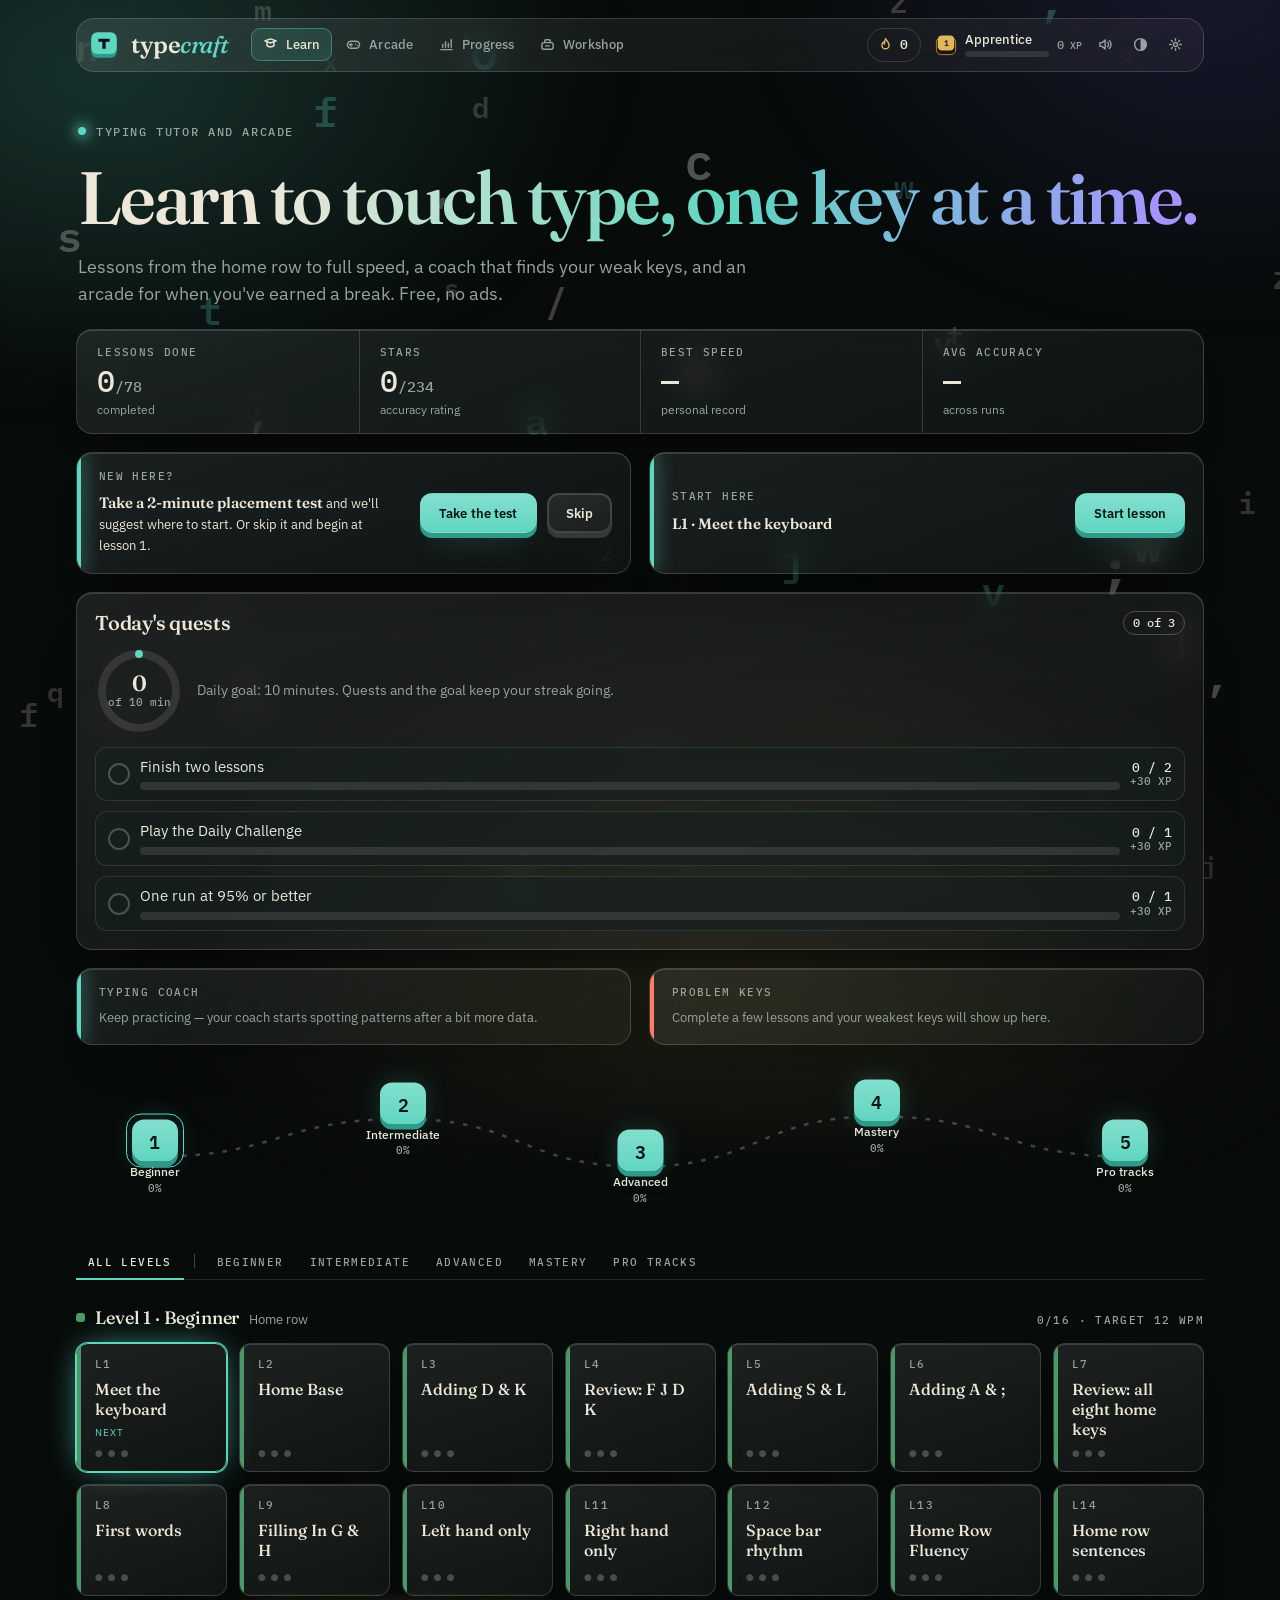
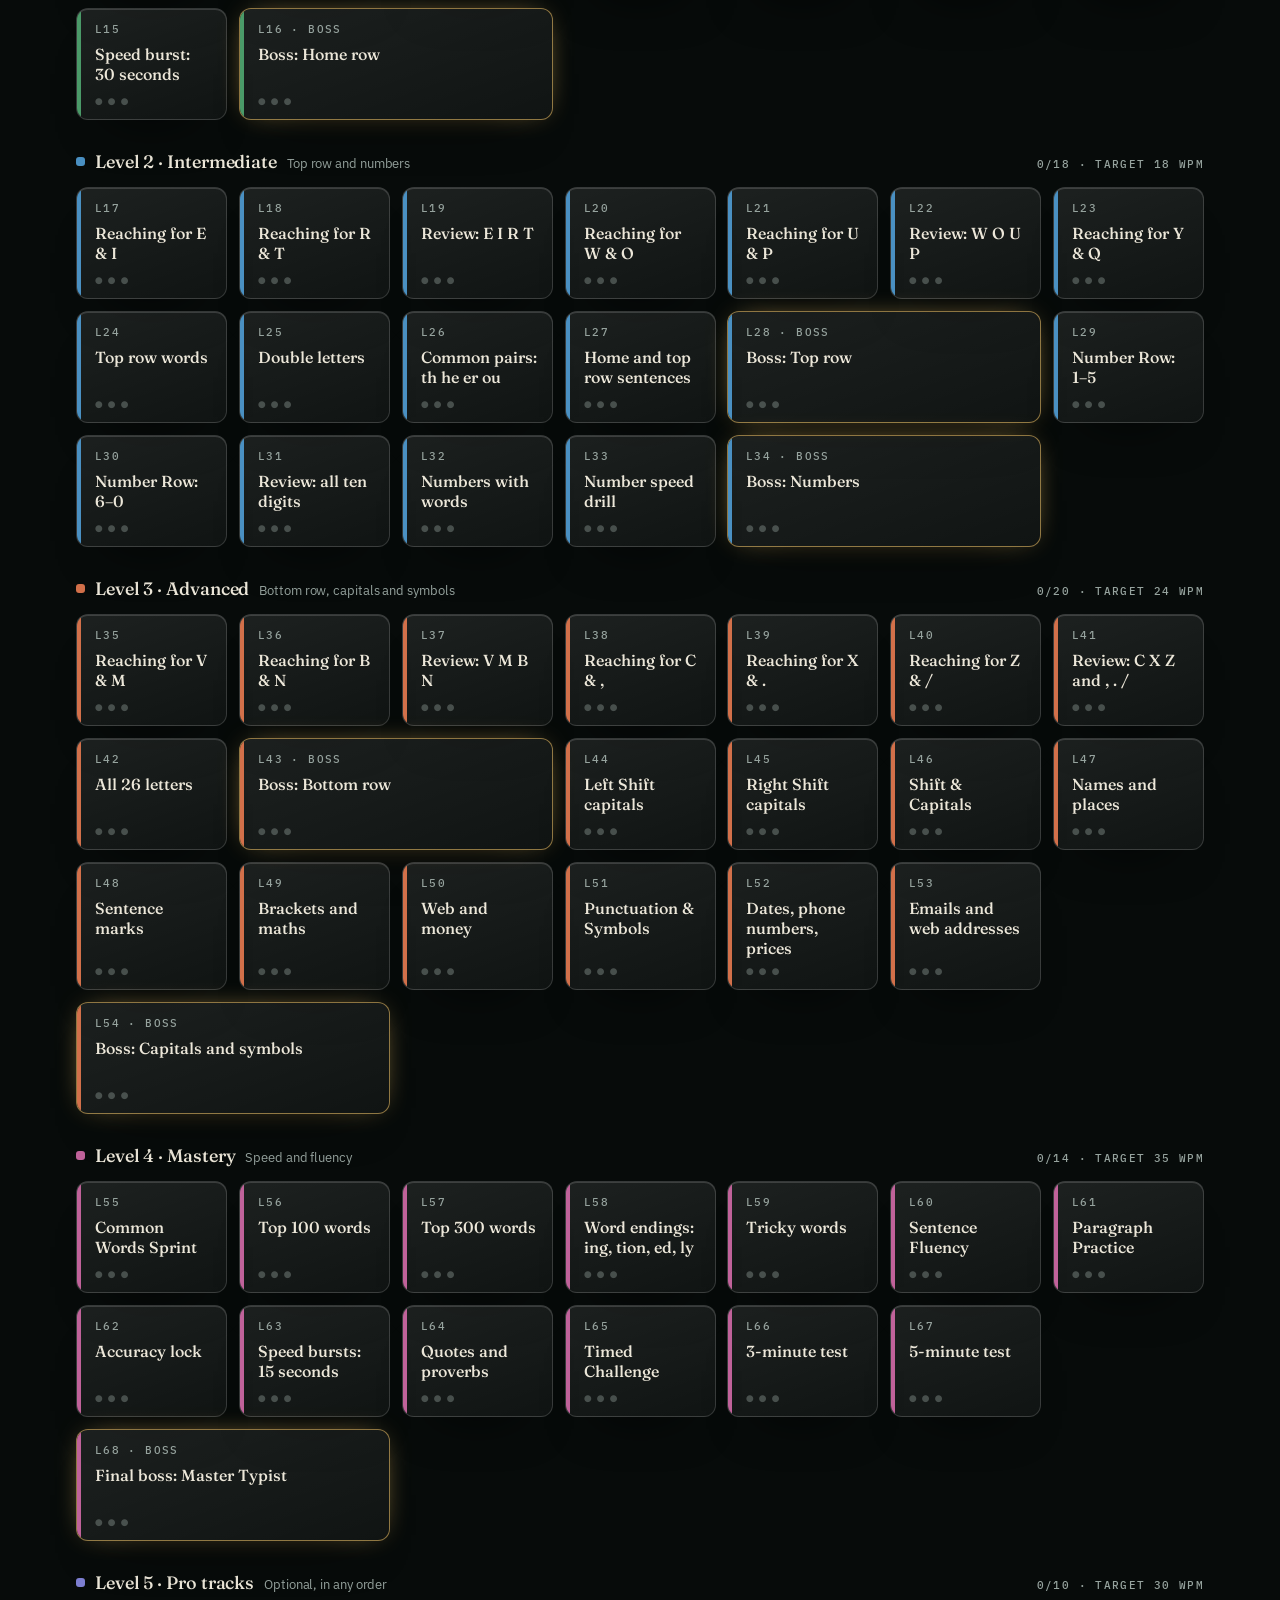
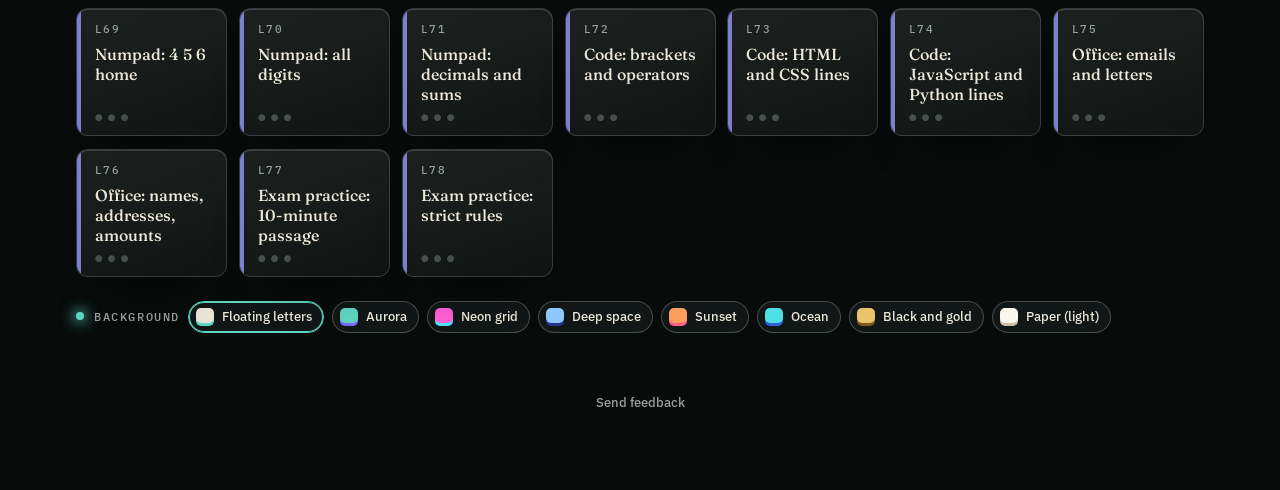
==== commit 36d82f8d: "Join the parts: 78-lesson course, five steps, bosses, placement, rewards, arcade - js/app.js runs on" ====
--- a/index.html
+++ b/index.html
@@ -10,6 +10,8 @@
 <link href="https://fonts.googleapis.com/css2?family=Fraunces:ital,opsz,wght@0,9..144,400..700;1,9..144,400..700&family=IBM+Plex+Mono:wght@400;500;600&family=IBM+Plex+Sans:wght@400;500;600&display=swap" rel="stylesheet">
 <link rel="stylesheet" href="css/app.css">
 <link rel="stylesheet" href="css/next.css">
+<link rel="stylesheet" href="css/games.css">
+<link rel="stylesheet" href="css/rewards.css">
 </head>
 <body>
 <canvas id="bgfx" hidden aria-hidden="true"></canvas>
@@ -57,9 +59,12 @@
         <p class="lede">Lessons from the home row to full speed, a coach that finds your weak keys, and an arcade for when you've earned a break. Free, no ads.</p>
       </section>
       <div class="home-stats" id="homeStats"></div>
+      <div id="placementOffer" class="coach-panel continue-panel" hidden></div>
       <div id="continuePanel" class="coach-panel continue-panel" hidden></div>
+      <div id="questsPanel" class="quests-slot"></div>
       <div id="coachPanel" class="coach-panel"></div>
       <div id="reviewPanel" class="review-panel"></div>
+      <div class="course-map" id="courseMap" aria-label="Course map"></div>
       <div class="config-bar" id="tierFilter"></div>
       <div id="cardDashboard" class="card-dashboard"></div>
       <div class="home-themes" id="homeThemes" role="group" aria-label="Background theme"><span class="eyebrow">Background</span></div>
@@ -86,6 +91,14 @@
           </div>
         </div>
 
+        <div class="watch-panel" id="watchPanel" hidden>
+          <div class="eyebrow">Watch · not scored</div>
+          <div class="watch-keys" id="watchKeys"></div>
+          <p class="watch-note" id="watchNote"></p>
+          <div class="watch-foot"><div class="watch-bar"><i id="watchBar"></i></div><button class="btn secondary" id="watchSkip">Skip</button></div>
+        </div>
+        <div class="boss-mount" id="bossMount" hidden></div>
+        <div class="step-note" id="stepNote" hidden></div>
         <div class="paper-wrap">
           <div class="paper" id="paper">
             <div class="text-display" id="textDisplay"></div>
@@ -132,161 +145,20 @@
       </div>
     </div>
 
-    <!-- ============ FUN MODE HUB ============ -->
+    <!-- ============ ARCADE ============ -->
     <div id="funSelectView">
       <p class="need-kb">The arcade games need a real keyboard. If one is connected, go ahead.</p>
-      <div class="lesson-head">
-        <button class="back-btn" id="funBackBtn">&larr; Back to dashboard</button>
-      </div>
-      <div class="fun-grid">
-        <div class="fun-card">
-          <div class="fun-icon"><svg viewBox="0 0 24 24" aria-hidden="true"><path d="M8 10.2a4 4 0 0 1 8 0"/><ellipse cx="12" cy="12.6" rx="9" ry="3.3"/><path d="M7 17.8l-1.4 2.6M12 18.4v3M17 17.8l1.4 2.6"/></svg></div>
-          <div class="fun-title">Space Invaders</div>
-          <div class="fun-desc">Words fall like ships. Type them before they land. Long words are boss fights.</div>
-          <button class="btn primary" id="playSiBtn">Play</button>
-        </div>
-        <div class="fun-card">
-          <div class="fun-icon"><svg viewBox="0 0 24 24" aria-hidden="true"><path d="M9.2 3.5h5.6l3.7 17h-13z"/><path d="M12 16.2l4.6-9.4M7.3 16.2h9.4"/></svg></div>
-          <div class="fun-title">Metronome Rhythm</div>
-          <div class="fun-desc">A steady click sets the beat. Type exactly on time to build combo and perfect rhythm.</div>
-          <select id="metroBpmSelect" class="btn secondary" style="width:100%; text-align:center;">
-            <option value="60">60 BPM — Relaxed</option>
-            <option value="80" selected>80 BPM — Steady</option>
-            <option value="100">100 BPM — Brisk</option>
-            <option value="120">120 BPM — Fast</option>
-          </select>
-          <button class="btn primary" id="playMetroBtn">Play</button>
-        </div>
-        <div class="fun-card">
-          <div class="fun-icon"><svg viewBox="0 0 24 24" aria-hidden="true"><path d="M2.5 16h19M12 16V5M12 5.5h6.5l-2 2.6 2 2.6H12M5.5 14v4M18.5 14v4"/></svg></div>
-          <div class="fun-title">Tug-of-War</div>
-          <div class="fun-desc">Race a bot typist. Outpace it to pull the flag to your side before the paragraph ends.</div>
-          <select id="towBotSpeedSelect" class="btn secondary" style="width:100%; text-align:center;">
-            <option value="30">Bot speed: 30 WPM — Easy</option>
-            <option value="45" selected>Bot speed: 45 WPM — Medium</option>
-            <option value="60">Bot speed: 60 WPM — Hard</option>
-            <option value="80">Bot speed: 80 WPM — Brutal</option>
-          </select>
-          <button class="btn primary" id="playTowBtn">Play</button>
-        </div>
-      </div>
-    </div>
-
-    <!-- ============ SPACE INVADERS ============ -->
-    <div id="spaceInvadersView">
-      <div class="lesson-head">
-        <button class="back-btn" id="siBackBtn">&larr; Back to fun mode</button>
-      </div>
-      <div class="si-hud">
-        <div class="si-hud-item">Score: <span id="siScore">0</span></div>
-        <div class="si-hud-item" id="siLives">❤️❤️❤️</div>
-      </div>
-      <div class="si-canvas-wrap">
-        <canvas id="siCanvas" width="880" height="440"></canvas>
-        <div class="si-gameover hidden" id="siGameOver">
-          <h3>Game over</h3>
-          <div class="si-score-big" id="siFinalScore">0</div>
-          <div class="results-actions">
-            <button class="btn primary" id="siReplayBtn">Play again</button>
-            <button class="btn secondary" id="siExitBtn">Back to fun mode</button>
-          </div>
-        </div>
-      </div>
-      <p class="si-hint">Just start typing any falling word — no need to click first.</p>
-    </div>
+      <div class="page-head"><p class="eyebrow">Arcade</p><h1>Eight games, one skill each</h1>
+        <p class="lede">Every game uses only the keys you have learned, so you can play from your first lesson.</p></div>
+      <section class="daily-banner glass" id="dailyBanner"></section>
+      <div class="tcg-cards" id="arcadeCards"></div>
+    </div>
+    <div id="arcadePlay"><div class="lesson-head"><button class="back-btn" id="arcadeBackBtn">&larr; Back to the arcade</button></div><div class="arcade-stage" id="arcadeStage"></div></div>
 
     <!-- ============ RESULTS VIEW ============ -->
     <section id="resultsView" class="results-view hidden">
-      <div class="results-card">
-        <h2>Lesson complete</h2>
-        <div class="results-stars" id="resultsStars"></div>
-        <canvas id="wpmChart" width="600" height="200"></canvas>
-        <div class="chart-legend">
-          <span class="legend-item"><i class="dot dot-wpm"></i> WPM over time</span>
-          <span class="legend-item"><i class="dot dot-acc"></i> Average accuracy</span>
-        </div>
-        <div class="results-grid">
-          <div class="rstat"><div class="rlabel">WPM</div><div class="rvalue" id="finalWpm">0</div></div>
-          <div class="rstat"><div class="rlabel">Accuracy</div><div class="rvalue" id="finalAcc">0%</div></div>
-          <div class="rstat"><div class="rlabel">Errors</div><div class="rvalue" id="finalErr">0</div></div>
-          <div class="rstat"><div class="rlabel">Time</div><div class="rvalue" id="finalTime">0s</div></div>
-        </div>
-        <div class="results-actions">
-          <button id="retryBtn" class="btn primary">Retry (Tab)</button>
-          <button id="dashboardBtn" class="btn secondary">Back to dashboard</button>
-        </div>
-      </div>
+      <div class="results-wrap" id="resultsBody"></div>
     </section>
-
-    <!-- ============ METRONOME RHYTHM CHALLENGE ============ -->
-    <div id="metronomeView">
-      <div class="lesson-head"><button class="back-btn" id="metroBackBtn">&larr; Back to fun mode</button></div>
-      <div class="si-hud">
-        <div class="si-hud-item">Score: <span id="metroScore">0</span></div>
-        <div class="si-hud-item">Combo: <span id="metroCombo">0</span>x</div>
-        <div class="si-hud-item">On-Beat: <span id="metroOnBeat">100</span>%</div>
-        <div class="beat-dot" id="beatDot"></div>
-      </div>
-      <div class="paper-wrap">
-        <div class="paper" id="metroPaper">
-          <div class="text-display" id="metroTextDisplay"></div>
-          <textarea id="metroTyper" autocomplete="off" autocapitalize="off" autocorrect="off" spellcheck="false"></textarea>
-        </div>
-        <div class="start-hint" id="metroStartHint"><span>click here, then type in time with the beat</span></div>
-      </div>
-      <p class="si-hint">Type each letter as close to the click as you can — early or late breaks your combo.</p>
-    </div>
-    <div class="overlay hidden" id="metroResultsOverlay">
-      <div class="results-card">
-        <h2>Rhythm session complete</h2>
-        <div class="results-grid">
-          <div class="rstat"><div class="rlabel">Final Score</div><div class="rvalue" id="metroFinalScore">0</div></div>
-          <div class="rstat"><div class="rlabel">Best Combo</div><div class="rvalue" id="metroBestCombo">0</div></div>
-          <div class="rstat"><div class="rlabel">On-Beat</div><div class="rvalue" id="metroFinalOnBeat">0%</div></div>
-          <div class="rstat"><div class="rlabel">BPM</div><div class="rvalue" id="metroFinalBpm">0</div></div>
-        </div>
-        <div class="results-actions">
-          <button class="btn primary" id="metroReplayBtn">Play again</button>
-          <button class="btn secondary" id="metroExitBtn">Back to fun mode</button>
-        </div>
-      </div>
-    </div>
-
-    <!-- ============ TUG-OF-WAR ============ -->
-    <div id="tugOfWarView">
-      <div class="lesson-head"><button class="back-btn" id="towBackBtn">&larr; Back to fun mode</button></div>
-      <div class="si-hud">
-        <div class="si-hud-item">You: <span id="towUserWpm">0</span> WPM</div>
-        <div class="si-hud-item">Bot: <span id="towBotWpmLabel">0</span> WPM</div>
-      </div>
-      <div class="tow-track">
-        <div class="tow-label tow-label-left">YOU</div>
-        <div class="tow-bar"><div class="tow-flag" id="towFlag"></div></div>
-        <div class="tow-label tow-label-right">BOT</div>
-      </div>
-      <div class="paper-wrap">
-        <div class="paper" id="towPaper">
-          <div class="text-display" id="towTextDisplay"></div>
-          <textarea id="towTyper" autocomplete="off" autocapitalize="off" autocorrect="off" spellcheck="false"></textarea>
-        </div>
-        <div class="start-hint" id="towStartHint"><span>click here, then start typing to pull the flag</span></div>
-      </div>
-      <p class="si-hint">Every correct letter pulls the flag your way — outpace the bot before it finishes.</p>
-    </div>
-    <div class="overlay hidden" id="towResultsOverlay">
-      <div class="results-card">
-        <h2 id="towResultTitle">Round complete</h2>
-        <div class="results-grid">
-          <div class="rstat"><div class="rlabel">Your WPM</div><div class="rvalue" id="towFinalUserWpm">0</div></div>
-          <div class="rstat"><div class="rlabel">Bot WPM</div><div class="rvalue" id="towFinalBotWpm">0</div></div>
-        </div>
-        <div class="results-actions">
-          <button class="btn primary" id="towReplayBtn">Play again</button>
-          <button class="btn secondary" id="towExitBtn">Back to fun mode</button>
-        </div>
-      </div>
-    </div>
-
 
     <!-- ============ ACCOUNT ============ -->
     <div id="accountView">
@@ -484,6 +356,19 @@
   </div>
 
 <script src="shared/course-meta.js"></script>
+<script src="shared/rewards-rules.js"></script>
+<script src="js/course.js"></script>
+<script src="js/games/core.js"></script>
+<script src="js/games/storm.js"></script>
+<script src="js/games/beat.js"></script>
+<script src="js/games/tug.js"></script>
+<script src="js/games/ghost.js"></script>
+<script src="js/games/pop.js"></script>
+<script src="js/games/tower.js"></script>
+<script src="js/games/safe.js"></script>
+<script src="js/games/boss.js"></script>
+<script src="js/games/daily.js"></script>
+<script src="js/rewards-ui.js"></script>
 <script src="js/app.js"></script>
 </body>
 </html>
--- a/css/next.css
+++ b/css/next.css
@@ -210,3 +210,53 @@
 @media (max-width:1320px){ .topbar .streak-display .streak-label{display:none} }
 @media (max-width:1180px){ .topbar #themeToggle .nav-label,.topbar #soundToggle{font-size:0!important;gap:0} .topbar #soundToggle .nb-svg{font-size:12px} }
 @media (max-width:520px){ .dashboard-header.topbar{flex-wrap:wrap} }
+
+/* ---------- course map ---------- */
+.course-map{position:relative;height:150px;margin:6px 0 2px}
+.course-map svg{position:absolute;inset:0;width:100%;height:100%;overflow:visible}
+.route-bg{fill:none;stroke:var(--line-strong);stroke-width:2;stroke-dasharray:4 8}
+.route-fg{fill:none;stroke:var(--teal);stroke-width:3;stroke-linecap:round;stroke-dasharray:100;filter:drop-shadow(0 0 6px var(--teal));transition:stroke-dashoffset 1.2s ease}
+.route-node{position:absolute;transform:translate(-50%,-50%);display:flex;flex-direction:column;align-items:center;gap:3px;background:none;border:0;color:var(--text);cursor:pointer;padding:0}
+.route-node b{width:46px;height:42px;border-radius:12px;display:grid;place-items:center;font:600 18px/1 var(--mono);background:linear-gradient(180deg,color-mix(in srgb,var(--teal) 78%,#fff),var(--teal));color:var(--teal-ink);box-shadow:0 5px 0 var(--teal-deep),0 0 26px var(--g1);position:relative}
+.route-node.next b::after{content:"";position:absolute;inset:-6px;border-radius:15px;border:1.5px solid var(--teal);animation:tcPing 2.6s ease-out infinite}
+@keyframes tcPing{to{transform:scale(1.4);opacity:0}}
+.route-node.active b{outline:2px solid var(--text);outline-offset:3px}
+.route-node span{font:500 12px/1.2 var(--sans)} .route-node small{font:500 10.5px/1 var(--mono);color:var(--muted)}
+.tier-sub{font:400 13px var(--sans);color:var(--muted);margin-left:6px}
+.lesson-card{font:inherit;color:inherit;text-align:left;cursor:pointer;position:relative}
+.lesson-card.boss{grid-column:span 2;border-color:color-mix(in srgb,var(--brass) 60%,transparent);box-shadow:0 30px 50px -34px var(--deep),0 0 30px -14px var(--brass)}
+.lesson-card.recommended{border-color:var(--teal);box-shadow:0 0 0 1px var(--teal),0 0 34px -10px var(--teal)}
+.lcrown{color:var(--brass);margin-left:6px;font-size:14px}
+/* ---------- lesson steps ---------- */
+.watch-panel{display:flex;flex-direction:column;gap:14px;padding:24px;border-radius:var(--radius);background:linear-gradient(160deg,var(--glass-2),var(--glass));border:1px solid var(--glass-line)}
+.watch-panel[hidden],.boss-mount[hidden],.step-note[hidden]{display:none}
+.watch-keys{display:flex;flex-wrap:wrap;gap:14px}
+.watch-key{display:flex;flex-direction:column;align-items:center;gap:8px}
+.watch-key kbd{min-width:64px;height:60px;padding:0 14px;display:grid;place-items:center;border-radius:14px;font:600 26px/1 var(--mono);color:var(--teal-ink);background:linear-gradient(180deg,color-mix(in srgb,var(--teal) 78%,#fff),var(--teal));box-shadow:0 6px 0 var(--teal-deep),0 0 30px var(--g1)}
+.watch-key.wide kbd{font:600 18px/1 var(--sans)}
+.watch-key span{font-size:13px;color:var(--muted)}
+.watch-note{margin:0;color:var(--muted);max-width:60ch}
+.watch-foot{display:flex;align-items:center;gap:14px}
+.watch-bar{flex:1;height:6px;border-radius:99px;background:var(--raise);overflow:hidden} .watch-bar i{display:block;height:100%;width:0;background:var(--teal)}
+#lessonView.mode-watch .paper-wrap,#lessonView.mode-watch .stats-row,#lessonView.mode-watch .rail-wrap,
+#lessonView.mode-boss .paper-wrap,#lessonView.mode-boss .stats-row,#lessonView.mode-boss .rail-wrap,#lessonView.mode-boss .hands-card{display:none}
+.step-note{font-size:13.5px;padding:9px 14px;border-radius:10px;background:var(--brass-soft);border:1px solid color-mix(in srgb,var(--brass) 50%,transparent)}
+.exam-line{margin:6px 0 0;color:var(--muted);font-size:14px} .exam-line b{color:var(--text)}
+.placement-card{max-width:560px;display:flex;flex-direction:column;gap:12px;padding:28px}
+.placement-card h2{margin:0;font:560 30px/1.1 var(--display)}
+.results-wrap{width:min(680px,100%);max-height:calc(100vh - 40px);overflow:auto}
+/* ---------- arcade ---------- */
+#arcadePlay{display:none;flex-direction:column;gap:14px}
+.daily-banner{display:flex;align-items:center;justify-content:space-between;gap:16px;flex-wrap:wrap;padding:18px 22px;border-radius:18px;border:1px solid var(--glass-line);background:linear-gradient(160deg,var(--glass-2),var(--glass))}
+.daily-banner h2{margin:4px 0;font:560 24px/1.1 var(--display)} .daily-banner .lede{font-size:14px}
+.quests-slot:empty{display:none}
+.progress-body{display:flex;flex-direction:column;gap:16px}
+@media (max-width:520px){ .course-map{height:120px} .route-node span,.route-node small{display:none} .route-node b{width:38px;height:34px;font-size:15px} .lesson-card.boss{grid-column:span 1} }
+
+/* top bar: icon-only sound / theme / settings (each has a title), compact streak and rank */
+.topbar .icon-btn .nav-label{display:none}
+.topbar #soundToggle{font-size:0!important;gap:0;padding:8px}
+.topbar #themeToggle,.topbar #navSettings{padding:8px}
+.topbar .streak-display .streak-label{display:none}
+.topbar .rank-chip{min-width:0;padding:0 4px}
+@media (max-width:1180px){ .topbar .rank-chip .rw-rankbar-xp{display:none} }
--- a/css/games.css
+++ b/css/games.css
@@ -0,0 +1,312 @@
+/* TypeCraft arcade styles (games worker). Uses only the design tokens listed in
+   docs/CONTRACTS.md; --tcg-* are local helpers set inside these components.
+   Effects: .tcg[data-fx] is set from ctx.effects; cards follow :root[data-fx]. */
+
+/* ===================== arcade cards ===================== */
+.tcg-cards{display:grid;grid-template-columns:repeat(auto-fill,minmax(236px,1fr));gap:14px}
+.tcg-card{--tcg-a:var(--teal);position:relative;min-width:0;display:flex;flex-direction:column;overflow:hidden;border-radius:16px;
+  border:1px solid color-mix(in srgb,var(--tcg-a) 42%,transparent);color:var(--text);text-align:left;font:inherit;padding:0;cursor:pointer;
+  background:linear-gradient(160deg,var(--glass-2),var(--glass));
+  box-shadow:0 34px 50px -34px var(--deep),0 0 44px -20px var(--tcg-a),inset 0 1px 0 var(--glass-line);
+  transform:perspective(800px) rotateX(var(--tcg-rx,0deg)) rotateY(var(--tcg-ry,0deg));transition:transform .2s ease-out,box-shadow .2s}
+.tcg-card::after{content:"";position:absolute;inset:0;pointer-events:none;background:radial-gradient(260px circle at var(--tcg-gx,50%) var(--tcg-gy,0%),rgba(255,255,255,.12),rgba(255,255,255,0) 60%);opacity:var(--tcg-go,0);transition:opacity .2s}
+.tcg-card:hover{box-shadow:0 40px 60px -30px var(--deep),0 0 60px -14px var(--tcg-a),inset 0 1px 0 var(--glass-line)}
+.tcg-card:focus-visible{outline:2px solid var(--teal);outline-offset:3px}
+.tcg-card[data-accent="violet"],.tcg[data-accent="violet"]{--tcg-a:var(--violet)}
+.tcg-card[data-accent="brass"],.tcg[data-accent="brass"]{--tcg-a:var(--brass)}
+.tcg-card[data-accent="red"],.tcg[data-accent="red"]{--tcg-a:var(--red)}
+.tcg-card-body{padding:14px 16px 16px;display:flex;flex-direction:column;gap:8px;flex:1}
+.tcg-card-top{display:flex;align-items:baseline;justify-content:space-between;gap:10px}
+.tcg-card h3{margin:0;font:560 21px/1.2 var(--display);letter-spacing:-.012em}
+.tcg-card p{margin:0;font-size:14px;line-height:1.45;color:var(--muted)}
+.tcg-card-best{font:500 11.5px/1 var(--mono);color:var(--muted);white-space:nowrap}
+.tcg-card-best b{color:var(--brass);font-weight:600}
+.tcg-trains{margin-top:auto;font:500 11.5px/1.3 var(--mono);color:var(--muted);letter-spacing:.04em}
+.tcg-trains span{color:var(--tcg-a);text-transform:uppercase;letter-spacing:.12em;margin-right:6px}
+:root[data-fx="light"] .tcg-card,:root[data-fx="off"] .tcg-card{transform:none}
+:root[data-fx="off"] .tcg-card{transition:none}
+
+/* the card scenes from the design preview */
+.tcg-scene{display:block;width:100%;height:auto;border-bottom:1px solid var(--line);
+  background:radial-gradient(120% 95% at 50% 0%,color-mix(in srgb,var(--tcg-a,var(--teal)) 30%,transparent),transparent 72%),var(--raise)}
+.tcg-scene text{font:500 11px var(--mono);text-anchor:middle;fill:var(--text)}
+.tcg-scene .big{font-size:17px;font-weight:600}
+.tcg-scene .code{font-size:15px;letter-spacing:.06em}
+.tcg-scene .lbl{fill:var(--teal);font-size:10px;letter-spacing:.08em}
+.tcg-scene .dim{fill:var(--muted);font-size:10px}
+.tcg-scene .on{fill:var(--bg)}
+.tcg-scene .hit{fill:var(--teal)}
+.tcg-scene .st{fill:var(--muted)}
+.tcg-scene .pl{fill:var(--surface);stroke:var(--line-strong);stroke-width:1.2}
+.tcg-scene .boss{stroke:var(--brass);stroke-width:2}
+.tcg-scene .tl{fill:var(--teal)}
+.tcg-scene .ts{fill:none;stroke:var(--teal);stroke-width:2;stroke-linecap:round}
+.tcg-scene .br{fill:var(--brass)}
+.tcg-scene .bs{fill:none;stroke:var(--brass);stroke-width:2.5;stroke-linecap:round}
+.tcg-scene .rd{fill:var(--red)}
+.tcg-scene .ln2{fill:none;stroke:var(--line-strong);stroke-width:1.5}
+.tcg-scene .ghost{fill:var(--raise);stroke:var(--muted);stroke-width:1.5;stroke-dasharray:3 3}
+.tcg-scene .ticks{fill:none;stroke:var(--muted);stroke-width:6;stroke-dasharray:1.5 7.4}
+.tcg-scene .needle{fill:none;stroke:var(--red);stroke-width:3;stroke-linecap:round;transform-origin:78px 60px;animation:tcg-spin 7s steps(14) infinite}
+.tcg-scene .drift{animation:tcg-drift 4s ease-in-out infinite alternate}
+.tcg-scene .d2{animation-duration:5.5s}.tcg-scene .d3{animation-duration:3.4s}
+.tcg-scene .bob{animation:tcg-bob 3.2s ease-in-out infinite alternate}
+.tcg-scene .b2{animation-duration:4s}.tcg-scene .b3{animation-duration:2.7s}
+.tcg-scene .wob{transform-box:fill-box;transform-origin:50% 100%;animation:tcg-wob 1.6s ease-in-out infinite alternate}
+:root[data-fx="light"] .tcg-scene *,:root[data-fx="off"] .tcg-scene *{animation:none!important}
+@keyframes tcg-drift{to{transform:translateY(7px)}}
+@keyframes tcg-bob{to{transform:translateY(-6px)}}
+@keyframes tcg-wob{from{transform:rotate(-3deg)}to{transform:rotate(3deg)}}
+@keyframes tcg-spin{to{transform:rotate(360deg)}}
+
+/* Daily Challenge banner (for the arcade screen) */
+.tcg-daily{display:flex;align-items:center;justify-content:space-between;gap:12px 20px;flex-wrap:wrap;padding:16px 20px;border-radius:16px;
+  border:1px solid color-mix(in srgb,var(--brass) 50%,transparent);background:linear-gradient(120deg,var(--brass-soft),var(--glass));
+  box-shadow:0 30px 50px -34px var(--deep),0 0 40px -22px var(--brass),inset 0 1px 0 var(--glass-line)}
+.tcg-daily h3{margin:0;font:560 22px/1.2 var(--display)}
+.tcg-daily p{margin:2px 0 0;color:var(--muted);font-size:14px}
+
+/* ===================== the game frame ===================== */
+.tcg{--tcg-a:var(--teal);position:relative;display:flex;flex-direction:column;gap:12px;min-width:0;max-width:980px;margin:0 auto;padding:14px;
+  border-radius:20px;color:var(--text);font-family:var(--sans);
+  background:linear-gradient(160deg,var(--glass-2),var(--glass));border:1px solid var(--glass-line);
+  box-shadow:0 30px 50px -34px var(--deep),0 0 60px -30px var(--tcg-a),inset 0 1px 0 var(--glass-line);
+  backdrop-filter:blur(16px);-webkit-backdrop-filter:blur(16px)}
+.tcg *,.tcg *::before,.tcg *::after{box-sizing:border-box}
+.tcg button{font:inherit;color:inherit;cursor:pointer}
+.tcg :focus-visible{outline:2px solid var(--teal);outline-offset:2px}
+.tcg-bar{display:flex;align-items:center;gap:8px 12px;flex-wrap:wrap}
+.tcg-back{border:1px solid var(--glass-line);background:var(--glass);border-radius:999px;padding:6px 12px;font:500 13px/1.2 var(--sans)!important;color:var(--muted)!important}
+.tcg-back:hover{color:var(--text)!important;border-color:var(--line-strong)}
+.tcg-title{margin:0;font:560 22px/1.1 var(--display);letter-spacing:-.012em;flex:1 1 auto}
+.tcg-hud{display:flex;gap:6px;flex-wrap:wrap;justify-content:flex-end}
+.tcg-chip{display:inline-flex;align-items:center;gap:6px;padding:5px 10px;border-radius:999px;border:1px solid var(--glass-line);background:var(--glass);
+  font:500 12px/1.2 var(--mono);color:var(--muted);white-space:nowrap}
+.tcg-chip b{color:var(--teal);font-weight:600}
+.tcg-chip.v b{color:var(--violet)} .tcg-chip.b b{color:var(--brass)} .tcg-chip.r b{color:var(--red)}
+.tcg-hearts{display:inline-flex;gap:3px}
+.tcg-hearts i{font-style:normal;color:var(--red);font-size:14px;line-height:1}
+.tcg-hearts i::before{content:"\2665"}
+.tcg-hearts i.lost{color:var(--muted);opacity:.6}
+.tcg-hearts i.lost::before{content:"\2661"}
+
+.tcg-stage{position:relative;min-height:260px;border-radius:14px;overflow:hidden;
+  background:radial-gradient(120% 80% at 50% 0%,color-mix(in srgb,var(--tcg-a) 14%,transparent),transparent 70%),color-mix(in srgb,var(--bg) 70%,transparent);
+  border:1px solid var(--line)}
+.tcg-canvas{display:block;width:100%}
+.tcg-shake{animation:tcg-shake .32s ease-in-out}
+@keyframes tcg-shake{20%{transform:translate(-5px,2px)}40%{transform:translate(5px,-2px)}60%{transform:translate(-3px,1px)}80%{transform:translate(3px,0)}}
+
+/* start / end overlay */
+.tcg-over{position:absolute;inset:0;z-index:5;display:flex;align-items:center;justify-content:center;padding:12px;border-radius:20px;
+  background:color-mix(in srgb,var(--bg) 55%,transparent);backdrop-filter:blur(6px);-webkit-backdrop-filter:blur(6px)}
+.tcg-over[hidden]{display:none}
+.tcg-panel{width:min(540px,100%);max-height:100%;overflow:auto;display:flex;flex-direction:column;gap:12px;padding:20px 22px;border-radius:18px;
+  background:linear-gradient(160deg,var(--glass-2),var(--glass)),var(--surface);border:1px solid var(--glass-line);
+  box-shadow:0 30px 50px -30px var(--deep),0 0 50px -24px var(--tcg-a),inset 0 1px 0 var(--glass-line)}
+.tcg-eyebrow{margin:0;font:500 11.5px/1.2 var(--mono);letter-spacing:.14em;text-transform:uppercase;color:var(--muted)}
+.tcg-eyebrow::before{content:"";display:inline-block;width:8px;height:8px;margin-right:10px;border-radius:50%;background:var(--tcg-a);box-shadow:0 0 14px 2px var(--tcg-a);vertical-align:1px}
+.tcg-h{margin:0;font:560 clamp(26px,5vw,36px)/1.08 var(--display);letter-spacing:-.02em;padding-bottom:.06em;
+  background:linear-gradient(100deg,var(--text) 18%,var(--teal) 62%,var(--violet) 100%);-webkit-background-clip:text;background-clip:text;color:transparent}
+.tcg-lede{margin:0;color:var(--muted);font-size:15.5px;line-height:1.5}
+.tcg-how{margin:0;padding:0 0 0 18px;display:flex;flex-direction:column;gap:5px;font-size:14px;line-height:1.45;color:var(--muted)}
+.tcg-how b{color:var(--text);font-weight:600}
+.tcg-opt{display:flex;flex-direction:column;gap:6px}
+.tcg-opt-l{font:500 11px/1.2 var(--mono);letter-spacing:.12em;text-transform:uppercase;color:var(--muted)}
+.tcg-seg{display:flex;flex-wrap:wrap;gap:4px;padding:3px;border:1px solid var(--line-strong);border-radius:14px;width:fit-content;max-width:100%}
+.tcg-seg button{border:0;background:none;border-radius:11px;padding:7px 12px;font:500 12.5px/1.2 var(--mono)!important;color:var(--muted)!important}
+.tcg-seg button[aria-pressed="true"]{background:var(--teal);color:var(--teal-ink)!important}
+.tcg-actions{display:flex;align-items:center;gap:12px 14px;flex-wrap:wrap;margin-top:4px}
+.tcg-btn{display:inline-flex;align-items:center;gap:8px;padding:13px 22px;border:0;border-radius:14px;font:600 15px/1 var(--sans)!important;color:var(--teal-ink)!important;
+  background:linear-gradient(180deg,color-mix(in srgb,var(--teal) 78%,#fff),var(--teal));box-shadow:0 6px 0 var(--teal-deep),0 20px 34px -10px var(--g1);
+  transition:transform .08s,box-shadow .08s}
+.tcg-btn:hover{transform:translateY(-2px)}
+.tcg-btn:active{transform:translateY(5px);box-shadow:0 1px 0 var(--teal-deep)}
+.tcg-btn.ghost{color:var(--text)!important;background:linear-gradient(160deg,var(--glass-2),var(--glass));box-shadow:0 6px 0 var(--glass-line),inset 0 0 0 1px var(--glass-line)}
+.tcg-btn.ghost:active{box-shadow:0 1px 0 var(--glass-line),inset 0 0 0 1px var(--glass-line)}
+.tcg-best{font:500 13px/1 var(--mono);color:var(--muted)} .tcg-best b{color:var(--brass)}
+.tcg-tip{margin:0;font:500 11.5px/1.2 var(--mono);color:var(--muted)}
+.tcg-note{margin:0;font-size:14px;line-height:1.45;color:var(--muted)} .tcg-note b{color:var(--text)}
+.tcg-score{display:flex;align-items:baseline;gap:12px;flex-wrap:wrap}
+.tcg-score span{font:500 11.5px/1.2 var(--mono);letter-spacing:.12em;text-transform:uppercase;color:var(--muted)}
+.tcg-score b{font:600 clamp(40px,9vw,58px)/1 var(--mono);color:var(--teal);text-shadow:0 0 24px var(--g1)}
+.tcg-new{font:600 11px/1 var(--mono);font-style:normal;letter-spacing:.1em;text-transform:uppercase;color:var(--brass-ink);background:var(--brass);padding:5px 8px;border-radius:999px}
+.tcg-stats{display:grid;grid-template-columns:repeat(auto-fill,minmax(110px,1fr));gap:8px}
+.tcg-stat{display:flex;flex-direction:column;gap:3px;padding:8px 10px;border-radius:12px;border:1px solid var(--line);background:var(--glass)}
+.tcg-stat span{font:500 10.5px/1.2 var(--mono);letter-spacing:.1em;text-transform:uppercase;color:var(--muted)}
+.tcg-stat b{font:600 16px/1.2 var(--mono);color:var(--text)}
+.tcg-stat.xp b{color:var(--brass)}
+.tcg-badges{display:flex;gap:6px;flex-wrap:wrap}
+.tcg-badge{font:600 12px/1 var(--mono);padding:7px 10px;border-radius:999px;color:var(--brass-ink);background:var(--brass);box-shadow:0 0 18px -6px var(--brass)}
+.tcg-badge::before{content:"\2605  "}
+.tcg-banner{position:absolute;left:50%;top:40%;z-index:4;transform:translate(-50%,-50%);display:flex;flex-direction:column;align-items:center;gap:4px;pointer-events:none;
+  padding:14px 22px;border-radius:16px;background:linear-gradient(160deg,var(--glass-2),var(--glass)),var(--surface);border:1px solid var(--glass-line);
+  box-shadow:0 0 40px -14px var(--tcg-a);animation:tcg-banner 1.5s ease-out both;text-align:center}
+.tcg-banner b{font:560 24px/1.1 var(--display);color:var(--tcg-a)}
+.tcg-banner span{font:500 12px/1.2 var(--mono);color:var(--muted)}
+@keyframes tcg-banner{0%{opacity:0;transform:translate(-50%,-40%) scale(.9)}15%{opacity:1;transform:translate(-50%,-50%) scale(1)}80%{opacity:1}100%{opacity:0}}
+
+/* typing line shared by Tug-of-War, Ghost Race and the Daily Challenge */
+.tcg-text{position:relative;height:calc(3 * 1.9em + 8px);overflow:hidden;padding:4px 2px;font:500 clamp(17px,2.6vw,22px)/1.9 var(--mono);color:var(--muted)}
+.tcg-text-in{transition:transform .18s ease-out}
+.tcg-w{display:inline-block;white-space:nowrap}
+.tcg-c{position:relative;border-radius:3px}
+.tcg-c.ok{color:var(--text)}
+.tcg-c.cur{color:var(--text);box-shadow:inset 0 -3px 0 var(--teal);background:var(--teal-soft)}
+.tcg-c.bad{color:var(--red);background:var(--red-soft);box-shadow:inset 0 -3px 0 var(--red);text-decoration:underline wavy var(--red);text-decoration-skip-ink:none}
+.tcg-c.was.ok{text-decoration:underline dotted var(--red)}
+
+/* ===================== Tug-of-War ===================== */
+.tug-arena{display:flex;flex-direction:column;gap:6px;padding:12px}
+.tug-top{display:flex;justify-content:space-between;align-items:center;font:500 12px/1.2 var(--mono);color:var(--muted);letter-spacing:.06em}
+.tug-pips{display:inline-flex;align-items:center;gap:5px}
+.tug-pips i{width:12px;height:12px;border-radius:50%;border:1.5px solid var(--line-strong)}
+.tug-pips i.win{background:var(--teal);border-color:var(--teal);box-shadow:0 0 10px var(--teal)}
+.tug-pips i.loss{background:var(--red);border-color:var(--red)}
+.tug-pips span{margin:0 4px}
+.tug-svg{width:100%;height:auto;max-height:200px;overflow:visible}
+.tug-ground{stroke:var(--line-strong);stroke-width:2;fill:none}
+.tug-zone{stroke-width:2;stroke-dasharray:4 6;fill:none}
+.tug-zone.you{stroke:var(--teal)} .tug-zone.bot{stroke:var(--red)}
+.tug-mid{stroke:var(--line-strong);stroke-dasharray:3 5;fill:none}
+.tug-move{transition:transform .12s linear}
+.tug-rope{fill:none;stroke:var(--brass);stroke-width:5;stroke-linecap:round;filter:drop-shadow(0 0 6px var(--brass-soft))}
+.tug-pole{stroke:var(--text);stroke-width:2.5}
+.tug-cloth{fill:var(--teal);filter:drop-shadow(0 0 8px var(--teal))}
+.tug-you rect{fill:var(--teal)} .tug-you text{fill:var(--teal-ink)}
+.tug-bot rect{fill:var(--surface);stroke:var(--red);stroke-width:2} .tug-bot text{fill:var(--text)}
+.tug-svg text{font:600 14px var(--mono);text-anchor:middle}
+.tug-line{padding:6px 4px 0;border-top:1px solid var(--line)}
+
+/* ===================== Ghost Race ===================== */
+.ghost-wrap{display:flex;flex-direction:column}
+.ghost-line{padding:10px 14px 6px;border-top:1px solid var(--line)}
+
+/* ===================== Word Tower ===================== */
+.tower-wrap{display:grid;grid-template-columns:minmax(0,240px) minmax(0,1fr);gap:12px;padding:14px;min-height:400px}
+.tower-side{display:flex;flex-direction:column;gap:14px;justify-content:center}
+.tower-time,.tower-h{display:flex;align-items:baseline;gap:10px;flex-wrap:wrap}
+.tower-time span,.tower-h span{font:500 11px/1.2 var(--mono);letter-spacing:.12em;text-transform:uppercase;color:var(--muted)}
+.tower-time b,.tower-h b{font:600 30px/1 var(--mono);color:var(--text)}
+.tower-h b{color:var(--brass)}
+.tower-bar{display:block;width:100%;height:6px;border-radius:3px;background:var(--line);overflow:hidden}
+.tower-bar i{display:block;height:100%;background:linear-gradient(90deg,var(--red),var(--brass) 40%,var(--teal));transform-origin:0 50%}
+.tower-word{font:600 clamp(26px,5vw,36px)/1.2 var(--mono);color:var(--muted);word-break:break-all}
+.tower-word .ok,.boss-word .ok,.safe-code .ok{color:var(--teal)}
+.tower-word .cur,.boss-word .cur,.safe-code .cur{color:var(--text);box-shadow:inset 0 -3px 0 var(--teal)}
+.tower-word .bad,.boss-word .bad,.safe-code .bad{color:var(--red);box-shadow:inset 0 -3px 0 var(--red);text-decoration:underline wavy var(--red)}
+.tower-next,.boss-next{font:500 13px/1.2 var(--mono);color:var(--muted)}
+.tower-scene{position:relative;overflow:hidden;min-height:380px;perspective:900px;perspective-origin:50% 20%}
+.tower-cam{position:absolute;left:50%;bottom:30px;width:0;height:0;transition:transform .35s ease-out;transform-style:preserve-3d}
+.tower-world{position:absolute;left:0;bottom:0;transform-style:preserve-3d;transform:rotateX(-14deg) rotateY(-28deg)}
+.tower-world.wobble{animation:tcg-wobble .5s ease-in-out}
+@keyframes tcg-wobble{20%{transform:rotateX(-14deg) rotateY(-28deg) rotateZ(4deg)}45%{transform:rotateX(-14deg) rotateY(-28deg) rotateZ(-3deg)}70%{transform:rotateX(-14deg) rotateY(-28deg) rotateZ(1.5deg)}}
+.tower-ground{position:absolute;left:-110px;top:-110px;width:220px;height:220px;transform:rotateX(90deg);border-radius:50%;
+  background:radial-gradient(closest-side,color-mix(in srgb,var(--brass) 26%,transparent),transparent)}
+.tower-stack{position:absolute;left:0;bottom:0;transform-style:preserve-3d}
+.tw-block{--tcg-c:var(--teal);--tcg-d:56px;position:absolute;left:calc(var(--w) / -2 + var(--dx));bottom:var(--y);width:var(--w);height:28px;transform-style:preserve-3d}
+.tw-block[data-c="1"]{--tcg-c:var(--violet)} .tw-block[data-c="2"]{--tcg-c:var(--brass)} .tw-block[data-c="3"]{--tcg-c:var(--red)}
+.tw-block i{position:absolute;display:block;font-style:normal}
+.tw-block .f{inset:0;display:grid;place-items:center;transform:translateZ(calc(var(--tcg-d) / 2));font:600 14px/1 var(--mono);color:var(--teal-ink);
+  background:linear-gradient(180deg,color-mix(in srgb,var(--tcg-c) 85%,#fff),var(--tcg-c));border-radius:3px;box-shadow:inset 0 -3px 0 rgba(0,0,0,.18)}
+.tw-block .t{left:0;top:calc((28px - var(--tcg-d)) / 2);width:100%;height:var(--tcg-d);transform:rotateX(90deg) translateZ(14px);
+  background:color-mix(in srgb,var(--tcg-c) 55%,#fff)}
+.tw-block .s{top:0;left:calc((var(--w) - var(--tcg-d)) / 2);width:var(--tcg-d);height:100%;transform:rotateY(90deg) translateZ(calc(var(--w) / 2));
+  background:color-mix(in srgb,var(--tcg-c) 50%,#000)}
+/* transform only: animating opacity would flatten the 3D faces */
+.tw-block.drop{animation:tcg-drop .32s cubic-bezier(.3,1.4,.6,1)}
+@keyframes tcg-drop{from{transform:translateY(-120px)}to{transform:none}}
+.tw-block.fall{animation:tcg-fall .6s ease-in forwards}
+@keyframes tcg-fall{to{transform:translate(90px,220px) rotateZ(50deg)}}
+@media (max-width:560px){.tower-wrap{grid-template-columns:minmax(0,1fr)}.tower-scene{min-height:300px}}
+
+/* ===================== Safe Cracker ===================== */
+.safe-wrap{display:grid;grid-template-columns:minmax(0,1fr) minmax(0,1fr);gap:18px;align-items:center;padding:18px;min-height:360px}
+.safe-box{position:relative;aspect-ratio:1;max-width:320px;width:100%;margin:0 auto;perspective:900px;border-radius:22px;
+  background:linear-gradient(160deg,var(--mach-hi),var(--mach-lo));box-shadow:0 30px 40px -24px var(--deep),inset 0 1px 0 var(--glass-line)}
+.safe-inside{position:absolute;inset:10px;border-radius:16px;background:radial-gradient(closest-side,var(--brass),var(--brass-soft) 60%,transparent),var(--mach-lo)}
+.safe-door{position:absolute;inset:10px;z-index:1;display:flex;flex-direction:column;align-items:center;justify-content:center;gap:8px;border-radius:16px;
+  background:linear-gradient(150deg,var(--mach-hi),var(--mach));border:1px solid var(--glass-line);transform-origin:0 50%;transition:transform .7s cubic-bezier(.3,.8,.3,1);
+  box-shadow:inset 0 0 0 6px color-mix(in srgb,var(--mach-lo) 60%,transparent)}
+.safe-box.open .safe-door{transform:rotateY(-78deg)}
+.safe-box.alarm{animation:tcg-alarm .7s ease-in-out}
+@keyframes tcg-alarm{0%,100%{box-shadow:0 30px 40px -24px var(--deep)}30%,70%{box-shadow:0 0 0 4px var(--red),0 0 50px var(--red)}}
+.safe-dial{width:78%;height:auto}
+.safe-dial .ring{fill:var(--mach-lo);stroke:var(--mach-brass);stroke-width:3}
+.safe-dial .mark{stroke:var(--red);stroke-width:4;stroke-linecap:round}
+.safe-dial .face{fill:var(--mach-hi);stroke:var(--glass-line)}
+.safe-dial .ticks{fill:none;stroke:var(--mach-muted);stroke-width:8;stroke-dasharray:1.5 6.25}
+.safe-dial text{font:600 10px var(--mono);fill:var(--mach-text);text-anchor:middle}
+.safe-dial .knob{fill:var(--mach-brass)}
+.safe-dial .grip{stroke:var(--mach-lo);stroke-width:4;stroke-linecap:round}
+.safe-rot{transform-origin:100px 100px;transition:transform .45s cubic-bezier(.3,1.3,.5,1)}
+.safe-lights{display:flex;gap:10px}
+.safe-lights i{width:14px;height:14px;border-radius:50%;border:2px solid var(--mach-muted);background:var(--mach-lo)}
+.safe-lights i.on{background:var(--teal);border-color:var(--teal);box-shadow:0 0 14px var(--teal)}
+.safe-panel{display:flex;flex-direction:column;gap:12px;padding:16px;border-radius:16px;border:1px solid var(--glass-line);background:var(--glass)}
+.safe-label{margin:0;font:500 12px/1.2 var(--mono);color:var(--muted);letter-spacing:.06em}
+.safe-code{font:600 clamp(30px,6vw,44px)/1.1 var(--mono);letter-spacing:.12em;color:var(--muted);padding:10px 12px;border-radius:12px;background:var(--mach-lo);word-break:break-all}
+.safe-time{display:flex;align-items:center;gap:10px}
+.safe-bar{flex:1;height:8px;border-radius:4px;background:var(--line);overflow:hidden}
+.safe-bar i{display:block;height:100%;background:var(--teal);transform-origin:0 50%}
+.safe-secs{font:600 16px/1 var(--mono);min-width:3.5em;text-align:right}
+.safe-panel.low .safe-bar i{background:var(--red)} .safe-panel.low .safe-secs{color:var(--red)}
+@media (max-width:620px){.safe-wrap{grid-template-columns:minmax(0,1fr)}.safe-box{max-width:240px}}
+
+/* ===================== Boss Battles ===================== */
+.boss-wrap{display:flex;flex-direction:column;gap:10px;padding:14px}
+.boss-top{display:flex;justify-content:space-between;gap:10px;flex-wrap:wrap;font:500 12px/1.2 var(--mono);color:var(--muted);letter-spacing:.06em}
+.boss-name{color:var(--text);font:560 18px/1.2 var(--display);letter-spacing:0}
+.boss-hp{position:relative;height:16px;border-radius:8px;background:var(--red-soft);border:1px solid var(--line-strong);overflow:hidden}
+.boss-hp i{position:absolute;inset:0;background:linear-gradient(90deg,var(--red),color-mix(in srgb,var(--red) 70%,var(--brass)));transform-origin:0 50%;transition:transform .25s ease-out;box-shadow:0 0 16px var(--red)}
+.boss-hp b{position:absolute;right:8px;top:50%;transform:translateY(-50%);font:600 10.5px/1 var(--mono);color:var(--text);text-shadow:0 1px 2px var(--deep)}
+.boss-arena{display:flex;justify-content:center;padding:4px 0}
+.boss-mon{width:min(200px,50vw);height:auto;overflow:visible}
+.boss-mon{--tcg-c:var(--teal)}
+.boss-mon[data-phase="2"]{--tcg-c:var(--violet)} .boss-mon[data-phase="3"]{--tcg-c:var(--red)}
+.boss-shadow{fill:var(--deep);opacity:.5}
+.boss-body{transform-origin:80px 110px;animation:tcg-breathe 2.4s ease-in-out infinite alternate}
+@keyframes tcg-breathe{to{transform:scale(1.03,.97)}}
+.boss-shell{fill:var(--surface);stroke:var(--tcg-c);stroke-width:4;filter:drop-shadow(0 0 14px var(--tcg-c))}
+.boss-horn{fill:var(--brass)}
+.boss-eye{fill:var(--brass)}
+.boss-mouth{fill:none;stroke:var(--tcg-c);stroke-width:4;stroke-linecap:round}
+.boss-mon.hit .boss-shell{animation:tcg-hit .25s ease-out}
+@keyframes tcg-hit{0%{fill:var(--text)}100%{fill:var(--surface)}}
+.boss-mon.lunge .boss-body{animation:tcg-lunge .45s ease-in-out}
+@keyframes tcg-lunge{40%{transform:translateY(10px) scale(1.12)}}
+.boss-mon.down .boss-body{animation:tcg-down .8s ease-in forwards}
+@keyframes tcg-down{to{transform:translateY(30px) rotate(12deg) scale(.8);opacity:.2}}
+.boss-attack{position:relative;height:8px;border-radius:4px;background:var(--line);overflow:hidden}
+.boss-attack i{position:absolute;inset:0;background:linear-gradient(90deg,var(--brass),var(--red));transform-origin:0 50%}
+.boss-attack span{position:absolute;right:6px;top:-1px;font:500 8px/10px var(--mono);letter-spacing:.14em;text-transform:uppercase;color:var(--text);opacity:.7}
+.boss-type{display:flex;flex-direction:column;align-items:center;gap:4px;padding:6px 0 2px}
+.boss-word{font:600 clamp(28px,6vw,42px)/1.2 var(--mono);color:var(--muted);word-break:break-all;text-align:center}
+
+/* ===================== Daily Challenge ===================== */
+.daily-wrap{display:flex;flex-direction:column;gap:10px;padding:16px}
+.daily-head{display:flex;justify-content:space-between;gap:10px;flex-wrap:wrap;font:500 12px/1.2 var(--mono);color:var(--muted);letter-spacing:.06em}
+.daily-date{color:var(--brass)}
+.daily-preview{margin:0;padding:10px 12px;border-radius:12px;border:1px dashed var(--line-strong);font:500 13.5px/1.5 var(--mono);color:var(--muted)}
+.daily-chart{display:flex;align-items:flex-end;gap:8px;height:120px;padding:6px 0}
+.daily-col{flex:1;min-width:0;height:100%;display:flex;flex-direction:column;justify-content:flex-end;align-items:center;gap:3px}
+.daily-col b{display:block;width:100%;max-width:34px;border-radius:5px 5px 2px 2px;background:linear-gradient(180deg,var(--violet),color-mix(in srgb,var(--violet) 40%,transparent))}
+.daily-col.today b{background:linear-gradient(180deg,var(--brass),color-mix(in srgb,var(--brass) 40%,transparent));box-shadow:0 0 16px -4px var(--brass)}
+.daily-col span{font:600 11px/1 var(--mono);color:var(--text)}
+.daily-col em{font:500 10px/1 var(--mono);font-style:normal;color:var(--muted)}
+
+/* ===================== small screens ===================== */
+@media (max-width:480px){
+  .tcg{padding:10px;border-radius:16px}
+  .tcg-title{font-size:19px}
+  .tcg-hud{width:100%;justify-content:flex-start}
+  .tcg-panel{padding:16px}
+}
+
+/* ===================== effects levels ===================== */
+.tcg[data-fx="light"] .boss-body{animation:none}
+.tcg[data-fx="light"] .tcg-text-in{transition:none}
+.tcg[data-fx="off"],.tcg[data-fx="off"] .tcg-over{backdrop-filter:none;-webkit-backdrop-filter:none}
+.tcg[data-fx="off"] *,.tcg[data-fx="off"] *::before,.tcg[data-fx="off"] *::after{animation:none!important;transition:none!important;filter:none!important;text-shadow:none!important}
+.tcg[data-fx="off"] .tower-world{transform:rotateX(-14deg) rotateY(-28deg)}
+@media (prefers-reduced-motion:reduce){.tcg .tcg-shake{animation:none}}
--- a/css/rewards.css
+++ b/css/rewards.css
@@ -0,0 +1,280 @@
+/* TypeCraft rewards and progress UI (js/rewards-ui.js). Class prefix rw-.
+   Uses only the design tokens from docs/CONTRACTS.md. Effects:
+   :root[data-fx="light"] = no ambient animation; :root[data-fx="off"] = no animation,
+   no filters, no blur. prefers-reduced-motion behaves like off. */
+
+.rw-sr{position:absolute!important;width:1px;height:1px;margin:-1px;padding:0;overflow:hidden;clip:rect(0 0 0 0);white-space:nowrap;border:0}
+.rw-muted{color:var(--muted);font-size:14px;line-height:1.5;margin:0}
+.rw-muted b{color:var(--text);font-weight:500}
+.rw-empty{margin:0;padding:14px;border:1px dashed var(--line-strong);border-radius:12px;color:var(--muted);font-size:14px}
+.rw-eyebrow{margin:0;font:500 11.5px/1.2 var(--mono);letter-spacing:.14em;text-transform:uppercase;color:var(--muted)}
+.rw-pill{display:inline-flex;align-items:center;font:500 11.5px/1 var(--mono);padding:5px 9px;border-radius:999px;border:1px solid var(--line-strong);color:var(--text);white-space:nowrap}
+.rw-card kbd,.rw-pairs kbd{font:500 12px/1 var(--mono);padding:3px 6px;border-radius:6px;border:1px solid var(--line-strong);background:var(--raise);color:var(--text)}
+
+/* glass card (CONTRACTS recipe) */
+.rw-card{position:relative;min-width:0;display:flex;flex-direction:column;gap:12px;padding:18px;border-radius:16px;color:var(--text);
+  background:linear-gradient(160deg,var(--glass-2),var(--glass));border:1px solid var(--glass-line);
+  box-shadow:0 30px 50px -34px var(--deep),inset 0 1px 0 var(--glass-line);
+  backdrop-filter:blur(16px);-webkit-backdrop-filter:blur(16px)}
+.rw-card h2,.rw-card h3,.rw-rankup h2{font-family:var(--display);font-weight:560;letter-spacing:-.012em;line-height:1.1;margin:0}
+.rw-card h3{font-size:20px}
+.rw-card h4{margin:0 0 8px;font:600 14px/1.25 var(--sans)}
+.rw-card-head{display:flex;align-items:center;justify-content:space-between;gap:8px 12px;flex-wrap:wrap}
+
+/* ---------- rank ---------- */
+.rw-emblem{flex:none;display:block}
+.rw-em-base{fill:var(--brass-ink);stroke:var(--brass);stroke-width:1}
+.rw-em-top{fill:var(--brass)}
+.rw-em-text{font:600 12px var(--mono);fill:var(--brass-ink)}
+.rw-rankbar{display:inline-flex;align-items:center;gap:8px;min-width:0;font:500 13px/1.1 var(--sans);color:var(--text)}
+.rw-rankbar-text{display:flex;flex-direction:column;gap:4px;min-width:0}
+.rw-rankbar-name{white-space:nowrap;overflow:hidden;text-overflow:ellipsis}
+.rw-rankbar .rw-xpbar{width:84px}
+.rw-rankbar-xp{font:500 12px/1 var(--mono);color:var(--muted);white-space:nowrap}
+.rw-rankbar-xp small{font-size:10px}
+@media (max-width:520px){.rw-rankbar-xp{display:none}.rw-rankbar .rw-xpbar{width:56px}}
+.rw-xpbar{display:block;height:6px;border-radius:999px;background:var(--line);overflow:hidden}
+.rw-xpbar i{display:block;height:100%;border-radius:inherit;background:linear-gradient(90deg,var(--brass),color-mix(in srgb,var(--brass) 70%,var(--text)));box-shadow:0 0 10px var(--brass)}
+.rw-xpbar-lg{height:10px}
+.rw-rankcard-head{display:flex;align-items:center;gap:14px;flex-wrap:wrap}
+.rw-rankcard-head>div{flex:1;min-width:140px}
+.rw-rankcard-head h3{font-size:28px}
+.rw-rankcard-xp{margin:0;font:500 13px/1 var(--mono);color:var(--muted)}
+.rw-big{font:600 28px/1 var(--display);color:var(--text)}
+.rw-ranks{list-style:none;margin:0;padding:0;display:flex;flex-wrap:wrap;gap:8px;counter-reset:r}
+.rw-ranks li{counter-increment:r;display:flex;align-items:center;gap:8px;font-size:14px;line-height:1.2;padding:7px 12px;border-radius:999px;border:1px solid var(--line);color:var(--muted)}
+.rw-ranks li::before{content:counter(r);font:600 11px/1 var(--mono)}
+.rw-ranks li small{font:500 11px/1 var(--mono);opacity:.85}
+.rw-ranks li.got{color:var(--text);border-color:var(--line-strong)}
+.rw-ranks li.got::before{content:"✓"}
+.rw-ranks li.here{background:var(--brass);color:var(--brass-ink);border-color:var(--brass);font-weight:500;box-shadow:0 0 18px -6px var(--brass)}
+
+/* ---------- medals ---------- */
+.rw-badgegrid{display:flex;flex-direction:column;gap:16px}
+.rw-badge-count{margin:0}
+.rw-medals{display:grid;grid-template-columns:repeat(auto-fill,minmax(104px,1fr));gap:10px}
+.rw-medal{border:0;background:none;padding:0;perspective:600px;text-align:center;min-width:0;border-radius:12px;color:var(--text);font:inherit;cursor:pointer}
+.rw-flip{position:relative;display:block;aspect-ratio:1/1.18;transform-style:preserve-3d;transition:transform .5s cubic-bezier(.3,.8,.3,1)}
+.rw-medal:hover .rw-flip,.rw-medal[aria-pressed="true"] .rw-flip{transform:rotateY(180deg)}
+.rw-face{position:absolute;inset:0;backface-visibility:hidden;-webkit-backface-visibility:hidden;border-radius:12px;display:flex;flex-direction:column;align-items:center;justify-content:center;gap:5px;padding:8px;background:var(--raise);border:1px solid var(--line)}
+.rw-medal.is-earned .rw-front{border-color:color-mix(in srgb,var(--brass) 45%,var(--line));box-shadow:0 0 22px -12px var(--brass)}
+.rw-back{transform:rotateY(180deg);font-size:12px;line-height:1.35;color:var(--text);gap:8px}
+.rw-how{display:block}
+.rw-when{font:500 10.5px/1.2 var(--mono);color:var(--muted)}
+.rw-when.got{color:var(--text)}
+.rw-medal-svg{width:auto;height:58%;max-width:80%}
+.rw-bn{font:500 12px/1.2 var(--sans);color:var(--text)}
+.rw-lock{font:500 10px/1 var(--mono);letter-spacing:.08em;text-transform:uppercase;color:var(--muted)}
+.rw-medal.is-locked .rw-medal-svg{opacity:.75}
+.rw-medal:focus-visible{outline:2px solid var(--teal);outline-offset:3px}
+/* new badges arrive face down and turn over, one after another */
+.rw-medal.is-new .rw-flip{animation:rw-flipin .9s cubic-bezier(.3,.8,.3,1) both;animation-delay:calc(1.6s + var(--i,0) * .35s)}
+.rw-medal.is-new .rw-front{box-shadow:0 0 0 1px var(--brass),0 0 30px -6px var(--brass)}
+@keyframes rw-flipin{from{transform:rotateY(-180deg)}to{transform:rotateY(0)}}
+
+/* ---------- certificate ---------- */
+.rw-cert{display:block;width:100%;height:auto;border-radius:6px;box-shadow:0 14px 26px -18px var(--deep)}
+.rw-certs{display:grid;grid-template-columns:repeat(auto-fill,minmax(220px,1fr));gap:14px}
+.rw-certitem{margin:0;display:flex;flex-direction:column;gap:8px;min-width:0}
+.rw-certitem figcaption{display:flex;align-items:center;justify-content:space-between;gap:8px;font:500 12.5px/1.2 var(--mono);color:var(--muted)}
+.rw-print-host{display:none}
+@media print{
+  html.rw-printing,html.rw-printing body{background:#fff!important;margin:0}
+  html.rw-printing body>*:not(.rw-print-host){display:none!important}
+  html.rw-printing body::before,html.rw-printing body::after{display:none!important}
+  html.rw-printing .rw-print-host{display:block!important;position:static;width:100%;padding:0}
+  html.rw-printing .rw-print-host .rw-cert{width:100%;max-height:92vh;box-shadow:none;border-radius:0;break-inside:avoid}
+  @page{size:landscape;margin:12mm}
+}
+
+/* ---------- heatmap ---------- */
+.rw-heat{container-type:inline-size}
+.rw-hrow{--u:calc((100cqw - 7.2cqw) / 11.25);display:flex;gap:.8cqw;margin-bottom:.8cqw;padding-left:calc(var(--u) * var(--s,0))}
+.rw-hk{position:relative;flex:none;width:var(--u);height:var(--u);border-radius:1.4cqw;display:flex;flex-direction:column;align-items:center;justify-content:center;gap:.3cqw;color:var(--text);background:var(--teal-soft);border:1px solid transparent}
+.rw-hk b{font:500 clamp(10px,2.8cqw,15px)/1 var(--mono);text-transform:uppercase}
+.rw-hk small{font:500 clamp(7px,1.55cqw,10.5px)/1 var(--mono);color:var(--muted)}
+.rw-hk.h0{background:transparent;border:1px dashed var(--line-strong)}
+.rw-hk.h0 b{color:var(--muted)}
+.rw-hk.h2{background:var(--brass-soft);border:1px dashed var(--brass)}
+.rw-hk.h3{background:var(--red-soft);border:2px solid var(--red)}
+.rw-hk.h2 small,.rw-hk.h3 small{color:var(--text)}
+.rw-hk-flag{position:absolute;top:-.6cqw;right:-.6cqw;width:max(12px,2.6cqw);height:max(12px,2.6cqw);border-radius:50%;display:grid;place-items:center;background:var(--red);color:var(--bg);font:700 clamp(8px,1.8cqw,11px)/1 var(--mono);font-style:normal}
+@container (max-width:420px){.rw-hk small{display:none}}
+.rw-legend{display:flex;gap:6px 16px;flex-wrap:wrap;font-size:13px;color:var(--muted)}
+.rw-legend span{display:inline-flex;align-items:center;gap:7px}
+.rw-dot{width:12px;height:12px;border-radius:3px;flex:none;background:var(--teal-soft);border:1px solid transparent}
+.rw-dot.h0{background:transparent;border:1px dashed var(--line-strong)}
+.rw-dot.h2{background:var(--brass-soft);border:1px dashed var(--brass)}
+.rw-dot.h3{background:var(--red-soft);border:2px solid var(--red)}
+
+/* ---------- bars: slow pairs, mistakes, quests ---------- */
+.rw-bars{list-style:none;margin:0;padding:0;display:flex;flex-direction:column;gap:10px}
+.rw-bars li{display:grid;grid-template-columns:minmax(0,11em) minmax(40px,1fr) auto;align-items:center;gap:10px;font-size:14px}
+.rw-pairs li{grid-template-columns:auto minmax(40px,1fr) auto}
+.rw-bar-label{display:inline-flex;align-items:center;gap:6px;min-width:0}
+.rw-bar-val{font:500 12.5px/1 var(--mono);color:var(--text);white-space:nowrap;text-align:right}
+.rw-bar-val small{color:var(--muted)}
+.rw-bar{display:block;height:8px;border-radius:999px;background:var(--line);overflow:hidden}
+.rw-bar i{display:block;height:100%;border-radius:inherit;background:var(--teal)}
+.rw-pairs .rw-bar i{background:linear-gradient(90deg,var(--teal),var(--violet))}
+.rw-mistakes .m-adjacent{background:var(--red)}
+.rw-mistakes .m-transposition{background:var(--brass)}
+.rw-mistakes .m-omission{background:var(--violet)}
+.rw-mistakes .m-other{background:var(--muted)}
+@media (max-width:480px){.rw-mistakes li{grid-template-columns:minmax(0,1fr) auto}.rw-mistakes .rw-bar{grid-column:1/-1;grid-row:2}}
+
+/* ---------- chart ---------- */
+.rw-chart{margin:0;display:flex;flex-direction:column;gap:6px;min-width:0}
+.rw-chart-plot{position:relative;height:var(--h,160px);border-left:1px solid var(--line);border-bottom:1px solid var(--line-strong)}
+.rw-chart-plot svg{position:absolute;inset:0;width:100%;height:100%;overflow:visible}
+.rw-grid{stroke:var(--line);stroke-width:1;vector-effect:non-scaling-stroke;fill:none}
+.rw-line{fill:none;stroke:var(--c,var(--teal));stroke-width:2.5;stroke-linejoin:round;stroke-linecap:round}
+.rw-area-top{stop-color:var(--c,var(--teal));stop-opacity:.42}
+.rw-area-bot{stop-color:var(--c,var(--teal));stop-opacity:0}
+.rw-tone-violet{--c:var(--violet)}
+.rw-tone-brass{--c:var(--brass)}
+.rw-chart-dot{position:absolute;width:10px;height:10px;margin:-5px 0 0 -5px;border-radius:50%;background:var(--c,var(--teal));box-shadow:0 0 0 3px var(--bg),0 0 14px var(--c,var(--teal))}
+.rw-chart-y{position:absolute;left:6px;font:500 11px/1 var(--mono);color:var(--muted);background:color-mix(in srgb,var(--bg) 70%,transparent);padding:2px 4px;border-radius:4px}
+.rw-chart-ymax{top:2px}
+.rw-chart-ymin{bottom:4px}
+.rw-chart-x{display:flex;justify-content:space-between;font:500 11px/1 var(--mono);color:var(--muted)}
+.rw-chart-empty{height:var(--h,160px);display:grid;place-items:center;border:1px dashed var(--line-strong);border-radius:12px;padding:12px;text-align:center}
+.rw-chart-empty p{margin:0;color:var(--muted);font-size:14px}
+.rw-chart-plot svg{animation:rw-reveal 1.2s cubic-bezier(.3,.8,.3,1) both}
+.rw-chart-dot{animation:rw-pop .4s 1s both}
+@keyframes rw-reveal{from{clip-path:inset(0 100% 0 0)}to{clip-path:inset(0 0 0 0)}}
+
+/* ---------- calendar ---------- */
+.rw-calwrap{display:flex;flex-direction:column;gap:8px;min-width:0}
+.rw-cal-months{display:grid;grid-template-columns:repeat(var(--w,12),minmax(0,1fr));gap:4px;font:500 10.5px/1 var(--mono);color:var(--muted);white-space:nowrap}
+.rw-cal{display:grid;grid-template-rows:repeat(7,auto);grid-auto-flow:column;grid-auto-columns:minmax(0,1fr);gap:4px}
+.rw-cal i,.rw-cdot{position:relative;display:block;aspect-ratio:1;border-radius:4px;background:var(--raise);border:1px solid var(--line)}
+.rw-cal i.a1,.rw-cdot.a1{background:color-mix(in srgb,var(--teal) 28%,var(--raise));border-color:transparent}
+.rw-cal i.a2,.rw-cdot.a2{background:color-mix(in srgb,var(--teal) 58%,var(--raise));border-color:transparent}
+.rw-cal i.a3,.rw-cdot.a3{background:var(--teal);border-color:transparent}
+.rw-cal i b,.rw-cdot b{position:absolute;inset:0;margin:auto;width:28%;height:28%;border-radius:50%;background:var(--teal-ink)}
+.rw-cal i.fz,.rw-cdot.fz{background:repeating-linear-gradient(135deg,var(--raise) 0 3px,color-mix(in srgb,var(--violet) 45%,var(--raise)) 3px 5px);border-color:var(--violet)}
+.rw-cal i.fut{background:transparent;border-style:dashed;opacity:.5}
+.rw-cal i.today{outline:2px solid var(--text);outline-offset:1px}
+.rw-cdot{width:12px;flex:none}
+
+/* ---------- daily goal ring and quests ---------- */
+.rw-goal{position:relative;width:112px;aspect-ratio:1;flex:none}
+.rw-goal svg{width:100%;height:100%;display:block}
+.rw-goal-track{fill:none;stroke:var(--line);stroke-width:9}
+.rw-goal-fill{fill:none;stroke:var(--teal);stroke-width:9;stroke-linecap:round;transition:stroke-dasharray .8s cubic-bezier(.3,.8,.3,1)}
+.rw-goal.is-done .rw-goal-fill{stroke:var(--brass)}
+.rw-goal-text{position:absolute;inset:0;display:flex;flex-direction:column;align-items:center;justify-content:center;gap:2px;text-align:center}
+.rw-goal-text b{font:600 28px/1 var(--display)}
+.rw-goal-text small{font:500 11px/1.1 var(--mono);color:var(--muted)}
+.rw-goal-text .rw-goal-done{color:var(--text);font-weight:600}
+.rw-questgoal{display:flex;align-items:center;gap:14px;flex-wrap:wrap}
+.rw-questgoal .rw-goal{width:88px}
+.rw-questgoal .rw-goal-text b{font-size:22px}
+.rw-questgoal p{flex:1;min-width:160px}
+.rw-quests{list-style:none;margin:0;padding:0;display:flex;flex-direction:column;gap:10px}
+.rw-quests li{display:grid;grid-template-columns:22px minmax(0,1fr) auto;gap:10px;align-items:center;padding:10px 12px;border-radius:12px;border:1px solid var(--line);background:color-mix(in srgb,var(--raise) 60%,transparent)}
+.rw-quests li.is-done{border-color:color-mix(in srgb,var(--teal) 45%,var(--line))}
+.rw-qcheck{width:22px;height:22px;border-radius:50%;border:2px solid var(--line-strong);display:grid;place-items:center;color:var(--teal-ink)}
+.rw-qcheck svg{width:14px;height:14px}
+.rw-quests li.is-done .rw-qcheck{background:var(--teal);border-color:var(--teal)}
+.rw-qbody{display:flex;flex-direction:column;gap:6px;min-width:0}
+.rw-qtitle{font-size:14.5px;line-height:1.3}
+.rw-qmeta{display:flex;flex-direction:column;align-items:flex-end;gap:3px;font:500 12.5px/1 var(--mono);white-space:nowrap}
+.rw-qmeta small{color:var(--muted);font-size:11px}
+
+/* ---------- buttons (keycap) ---------- */
+.rw-actions{display:flex;gap:14px 12px;flex-wrap:wrap}
+.rw-btn{display:inline-flex;align-items:center;gap:10px;padding:13px 20px;border:0;border-radius:14px;font:600 15px/1 var(--sans);cursor:pointer;color:var(--teal-ink);
+  background:linear-gradient(180deg,color-mix(in srgb,var(--teal) 78%,#fff),var(--teal));box-shadow:0 6px 0 var(--teal-deep),0 20px 34px -10px var(--g1);transition:transform .08s,box-shadow .08s}
+.rw-btn:hover{transform:translateY(-2px)}
+.rw-btn:active{transform:translateY(5px);box-shadow:0 1px 0 var(--teal-deep)}
+.rw-btn kbd{font:500 11px/1 var(--mono);padding:3px 6px;border-radius:5px;border:1px solid currentColor;background:transparent;color:inherit;opacity:.85}
+.rw-btn.ghost{color:var(--text);background:linear-gradient(160deg,var(--glass-2),var(--glass));box-shadow:0 6px 0 var(--glass-line),inset 0 0 0 1px var(--glass-line)}
+.rw-btn.ghost:active{box-shadow:0 1px 0 var(--glass-line),inset 0 0 0 1px var(--glass-line)}
+.rw-btn.small{padding:7px 12px;font-size:13px;box-shadow:0 3px 0 var(--glass-line),inset 0 0 0 1px var(--glass-line)}
+.rw-btn:focus-visible{outline:2px solid var(--text);outline-offset:3px}
+@media (max-width:480px){.rw-results .rw-actions .rw-btn{flex:1 1 100%;justify-content:center}}
+
+/* ---------- results ---------- */
+.rw-results{gap:20px;padding:22px}
+.rw-res-top{display:flex;align-items:center;gap:16px 24px;flex-wrap:wrap}
+.rw-res-head{flex:1;min-width:200px;display:flex;flex-direction:column;gap:6px}
+.rw-res-head h2{font-size:clamp(28px,4vw,42px);padding-bottom:.08em;background:linear-gradient(100deg,var(--text) 18%,var(--teal) 70%,var(--violet) 110%);-webkit-background-clip:text;background-clip:text;color:transparent}
+.rw-res-medal{display:flex;align-items:center;gap:14px}
+.rw-stars{display:flex;gap:4px}
+.rw-star{width:46px;height:46px;flex:none}
+.rw-star path{fill:transparent;stroke:var(--line-strong);stroke-width:1.4;stroke-linejoin:round}
+.rw-star.on path{fill:var(--brass);stroke:color-mix(in srgb,var(--brass) 60%,var(--text))}
+.rw-star.on{animation:rw-starpop .55s cubic-bezier(.2,1.6,.4,1) both;animation-delay:calc(.25s + var(--i) * .35s)}
+.rw-star:nth-child(2){transform:translateY(-8px)}
+.rw-star.on:nth-child(2){animation-name:rw-starpop2}
+@keyframes rw-starpop{from{transform:scale(0) rotate(-40deg);opacity:0}to{transform:scale(1) rotate(0);opacity:1}}
+@keyframes rw-starpop2{from{transform:translateY(-8px) scale(0) rotate(-40deg);opacity:0}to{transform:translateY(-8px) scale(1) rotate(0);opacity:1}}
+:root:not([data-fx="off"]) .rw-star.on{filter:drop-shadow(0 0 10px var(--brass))}
+.rw-crownwrap{display:flex;flex-direction:column;align-items:center;gap:2px;font:600 10.5px/1 var(--mono);letter-spacing:.1em;text-transform:uppercase;color:var(--text);animation:rw-crowndrop .6s cubic-bezier(.2,1.5,.4,1) both;animation-delay:calc(.35s + var(--sd,3) * .35s)}
+.rw-crown{width:52px;height:auto}
+.rw-crown-body{fill:var(--brass);stroke:color-mix(in srgb,var(--brass) 55%,#000);stroke-width:1;stroke-linejoin:round}
+.rw-crown-band{fill:color-mix(in srgb,var(--brass) 70%,#000)}
+.rw-crown-gem{fill:var(--red)}
+@keyframes rw-crowndrop{from{transform:translateY(-24px) scale(.6);opacity:0}to{transform:none;opacity:1}}
+.rw-stats,.rw-tiles{display:grid;grid-template-columns:repeat(auto-fit,minmax(min(130px,100%),1fr));gap:10px}
+.rw-stat,.rw-tile{display:flex;flex-direction:column;gap:6px;padding:12px 14px;border-radius:12px;border:1px solid var(--line);background:color-mix(in srgb,var(--raise) 55%,transparent);min-width:0}
+.rw-stat-k{font:500 11px/1.2 var(--mono);letter-spacing:.1em;text-transform:uppercase;color:var(--muted)}
+.rw-stat-v,.rw-tile-v{font:600 28px/1 var(--display);color:var(--text)}
+.rw-stat-v small,.rw-tile-v small{font:500 13px/1 var(--mono);color:var(--muted);margin-left:3px}
+.rw-tile .rw-muted{font-size:12.5px}
+.rw-ok{font-size:18px;color:var(--teal)}
+.rw-xp{display:flex;flex-direction:column;gap:10px}
+.rw-xp-gain{margin:0;font:600 30px/1 var(--display);color:var(--brass)}
+.rw-plus{opacity:.8}
+.rw-count{font-variant-numeric:tabular-nums}
+.rw-xpline{display:grid;grid-template-columns:auto minmax(60px,1fr) auto;align-items:center;gap:10px;font:500 12.5px/1.2 var(--mono);color:var(--muted)}
+.rw-xpline>span:first-child{color:var(--text)}
+.rw-xpbar-grow i{width:var(--to);animation:rw-grow 1.2s cubic-bezier(.3,.8,.3,1) both;animation-delay:calc(.5s + var(--sd,3) * .35s)}
+@keyframes rw-grow{from{width:var(--from)}to{width:var(--to)}}
+.rw-rankup-note{margin:0;display:inline-flex;align-items:center;gap:8px;align-self:flex-start;padding:7px 12px 7px 8px;border-radius:999px;background:var(--brass-soft);border:1px solid var(--brass);font-size:14px;animation:rw-pop .5s both;animation-delay:calc(1.7s + var(--sd,3) * .35s)}
+.rw-res-chart,.rw-res-badges{display:flex;flex-direction:column;gap:10px}
+.rw-res-chart h3,.rw-res-badges h3{font-size:18px}
+.rw-medals-new{grid-template-columns:repeat(auto-fill,minmax(120px,160px))}
+@keyframes rw-pop{from{transform:scale(.6);opacity:0}to{transform:none;opacity:1}}
+
+/* ---------- rank-up celebration ---------- */
+.rw-rankup{position:relative;overflow:hidden;display:flex;flex-direction:column;align-items:center;text-align:center;gap:10px;padding:28px 20px 24px;border-radius:20px;color:var(--text);
+  background:radial-gradient(120% 80% at 50% 0%,var(--brass-soft),transparent 70%),linear-gradient(160deg,var(--glass-2),var(--glass));border:1px solid var(--brass);
+  box-shadow:0 30px 50px -34px var(--deep),0 0 60px -20px var(--brass),inset 0 1px 0 var(--glass-line);backdrop-filter:blur(16px);-webkit-backdrop-filter:blur(16px)}
+.rw-rankup h2{font-size:clamp(26px,4vw,38px)}
+.rw-rankup .rw-muted{max-width:44ch}
+.rw-rankup .rw-actions{justify-content:center;margin-top:6px}
+.rw-rankup-emblem{animation:rw-rise .8s cubic-bezier(.2,1.4,.4,1) both}
+.rw-rankup-emblem .rw-emblem{filter:drop-shadow(0 0 24px var(--brass))}
+@keyframes rw-rise{from{transform:translateY(30px) scale(.4) rotate(-15deg);opacity:0}to{transform:none;opacity:1}}
+.rw-confetti{position:absolute;inset:0;pointer-events:none}
+.rw-confetti i{position:absolute;top:-12px;left:var(--x);width:7px;height:12px;border-radius:2px;background:var(--brass);opacity:0;transform:rotate(var(--r));animation:rw-fall 2.4s cubic-bezier(.3,.6,.5,1) forwards;animation-delay:calc(var(--i) * 70ms)}
+.rw-confetti i:nth-child(3n){background:var(--teal)}
+.rw-confetti i:nth-child(3n+1){background:var(--violet)}
+@keyframes rw-fall{0%{opacity:1;transform:translateY(0) rotate(var(--r))}100%{opacity:0;transform:translateY(320px) rotate(calc(var(--r) + 540deg))}}
+
+/* ---------- progress screen layout ---------- */
+.rw-progress{display:grid;grid-template-columns:repeat(12,minmax(0,1fr));gap:14px}
+.rw-progress>*{grid-column:span 12;min-width:0}
+.rw-p-heat{grid-column:span 8}
+.rw-p-goal{grid-column:span 4;display:flex}
+.rw-p-goal>.rw-card{flex:1}
+.rw-p-pairs,.rw-p-mist,.rw-p-speed,.rw-p-acc{grid-column:span 6}
+.rw-p-cal{grid-column:span 6}
+.rw-p-certs{grid-column:span 6}
+@media (max-width:900px){.rw-progress>*{grid-column:span 12!important}}
+
+/* ---------- effects levels ---------- */
+:root[data-fx="light"] .rw-confetti{display:none}
+:root[data-fx="off"] .rw-card,:root[data-fx="off"] .rw-rankup{backdrop-filter:none;-webkit-backdrop-filter:none}
+:root[data-fx="off"] [class^="rw-"],:root[data-fx="off"] [class*=" rw-"],
+:root[data-fx="off"] [class^="rw-"] *,:root[data-fx="off"] [class*=" rw-"] *{animation:none!important;transition:none!important}
+:root[data-fx="off"] .rw-confetti{display:none}
+:root[data-fx="off"] .rw-emblem,:root[data-fx="off"] .rw-star{filter:none!important}
+:root[data-fx="off"] .rw-btn:hover{transform:none}
+@media (prefers-reduced-motion:reduce){
+  [class^="rw-"],[class*=" rw-"],[class^="rw-"] *,[class*=" rw-"] *{animation:none!important;transition:none!important}
+  .rw-confetti{display:none}
+}
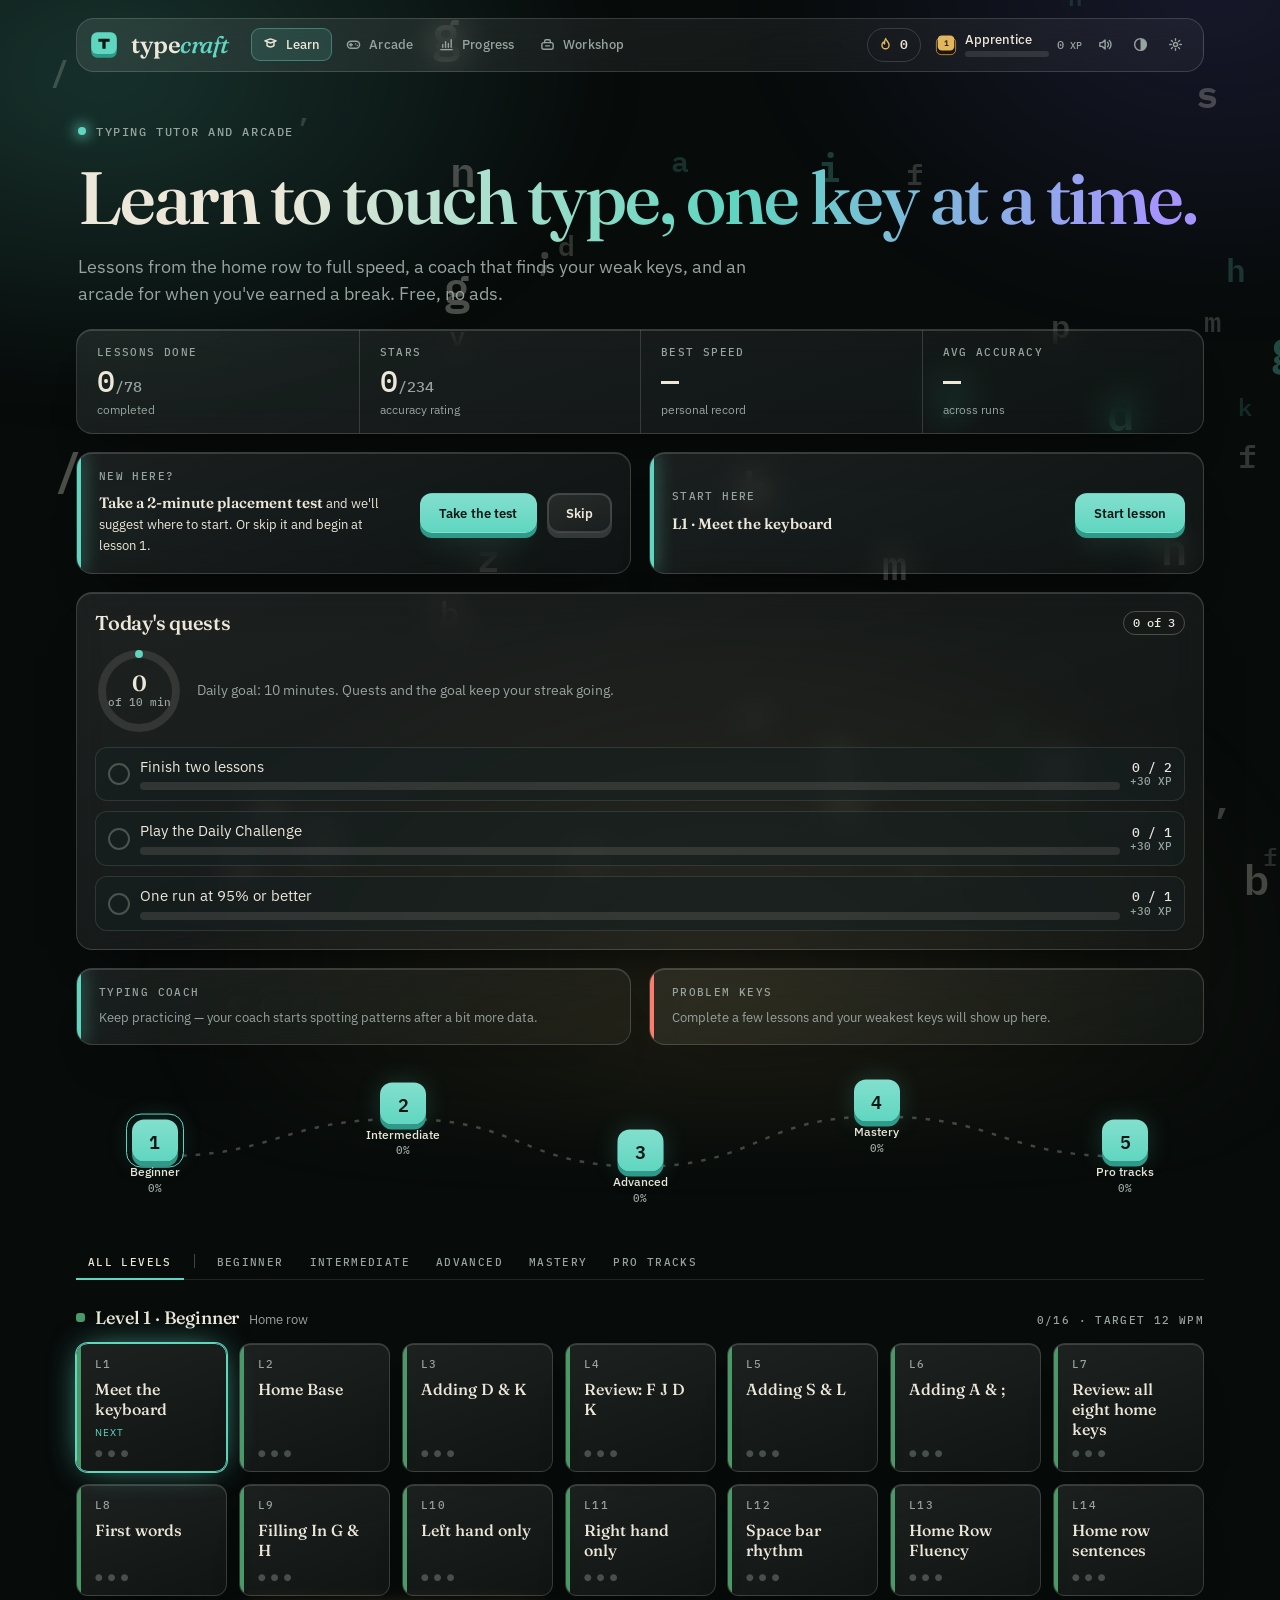
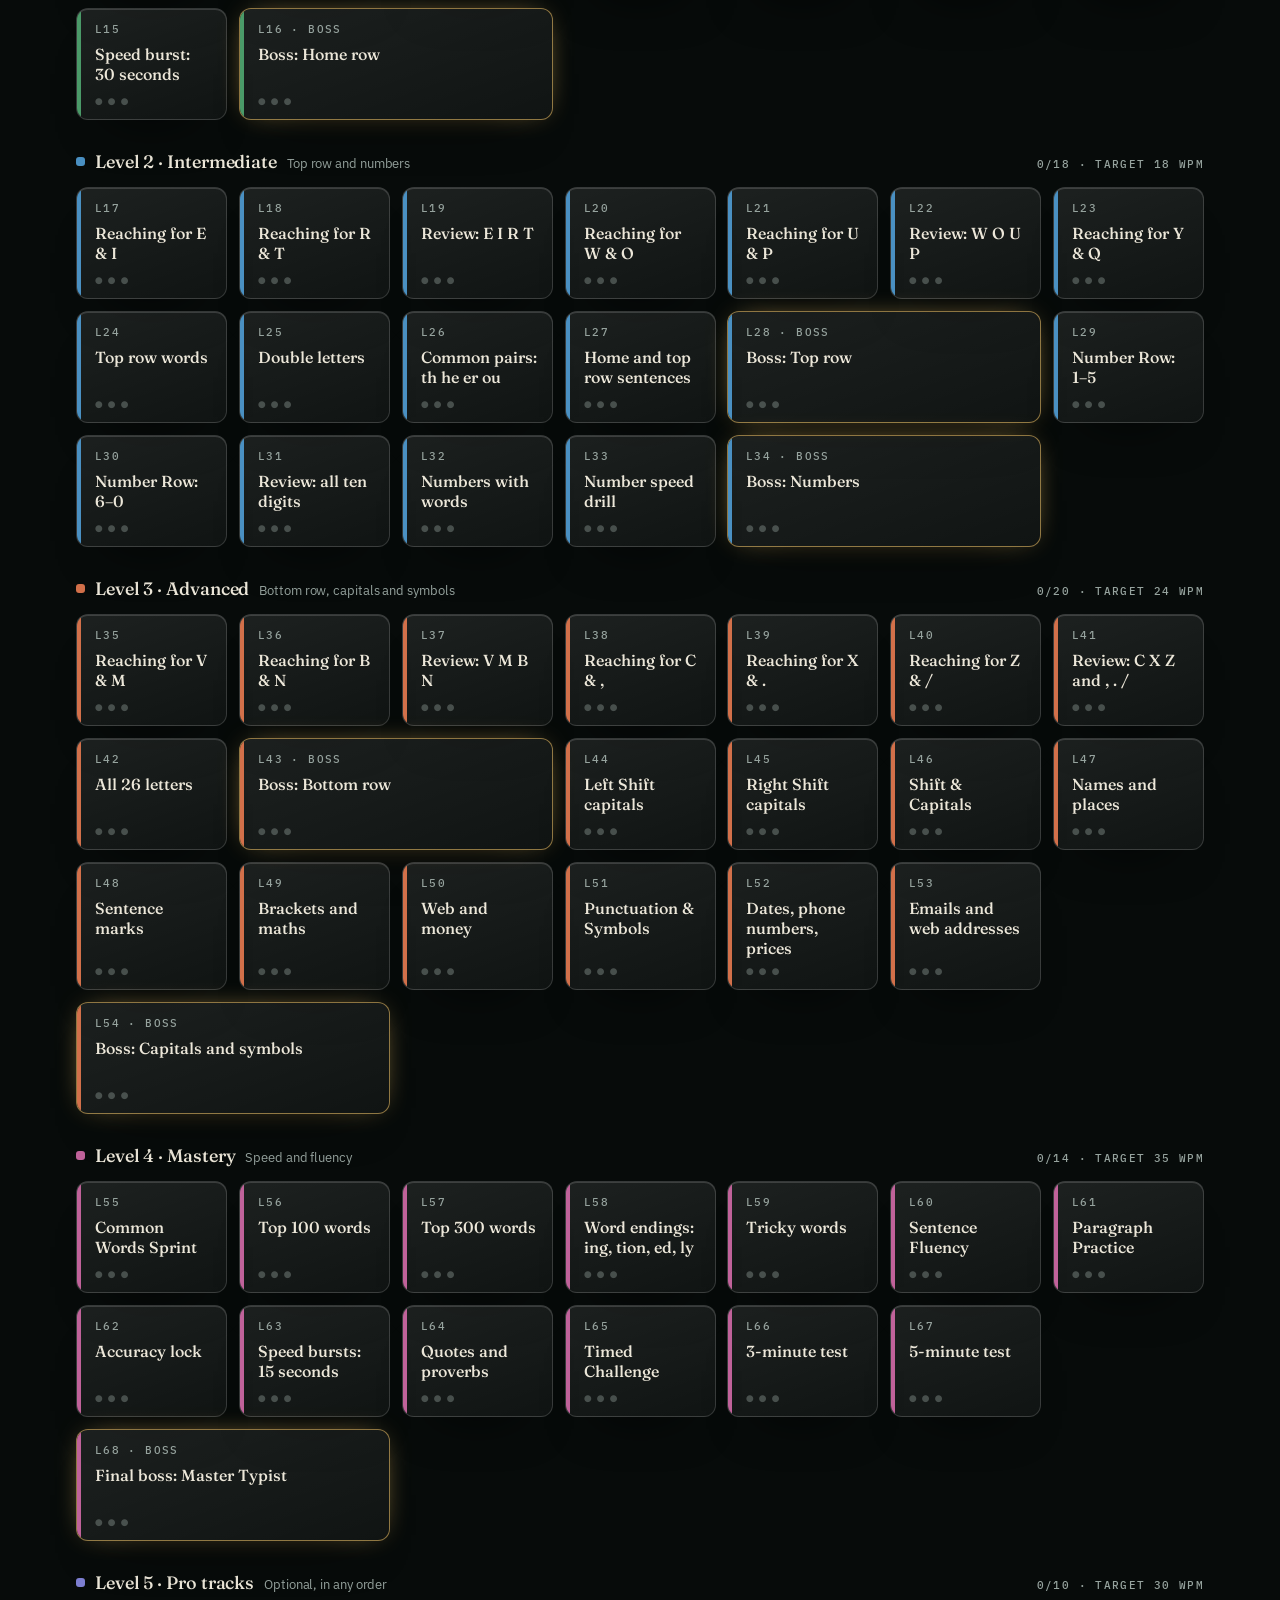
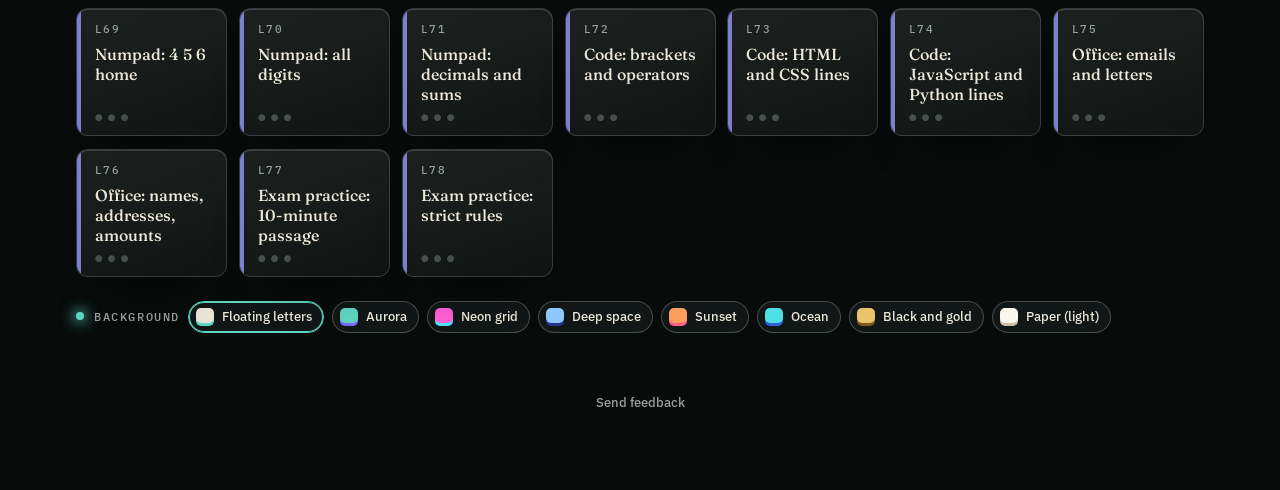
==== commit ce789468: "Workshop, offline mode, app manifest; guest import sends events; test server serves app files - Work" ====
--- a/index.html
+++ b/index.html
@@ -8,6 +8,8 @@
 <link rel="preconnect" href="https://fonts.googleapis.com">
 <link rel="preconnect" href="https://fonts.gstatic.com" crossorigin>
 <link href="https://fonts.googleapis.com/css2?family=Fraunces:ital,opsz,wght@0,9..144,400..700;1,9..144,400..700&family=IBM+Plex+Mono:wght@400;500;600&family=IBM+Plex+Sans:wght@400;500;600&display=swap" rel="stylesheet">
+<link rel="manifest" href="manifest.webmanifest">
+<meta name="theme-color" content="#070b0a">
 <link rel="stylesheet" href="css/app.css">
 <link rel="stylesheet" href="css/next.css">
 <link rel="stylesheet" href="css/games.css">
--- a/css/next.css
+++ b/css/next.css
@@ -260,3 +260,20 @@
 .topbar .streak-display .streak-label{display:none}
 .topbar .rank-chip{min-width:0;padding:0 4px}
 @media (max-width:1180px){ .topbar .rank-chip .rw-rankbar-xp{display:none} }
+
+/* ---------- workshop ---------- */
+.workshop-body{display:grid;grid-template-columns:repeat(auto-fit,minmax(min(100%,320px),1fr));gap:16px}
+.workshop-body>.lede{grid-column:1/-1}
+.ws-preview{grid-column:1/-1;display:flex;flex-direction:column;gap:14px;align-items:center;padding:22px;border-radius:18px;background:linear-gradient(180deg,var(--mach-hi),var(--mach) 30%,var(--mach-lo))}
+.ws-sheet{background:var(--sheet);color:var(--sheet-ink);font:500 20px/1.6 var(--mono);padding:12px 20px;border-radius:5px;box-shadow:0 -10px 24px -14px rgba(0,0,0,.5)}
+.ws-rest{opacity:.45} .ws-cur{box-shadow:inset 0 -3px 0 #0b6e63}
+.ws-keys{display:flex;gap:8px;flex-wrap:wrap;justify-content:center}
+.ws-key{width:48px;height:44px;border-radius:9px;background:var(--ks);box-shadow:0 4px 8px rgba(0,0,0,.4);position:relative}
+.ws-key b{position:absolute;inset:0 0 4px;display:grid;place-items:center;border-radius:9px;font:500 15px/1 var(--mono);color:var(--kl);background:radial-gradient(130% 100% at 50% 0%,var(--kt-hi),var(--kt) 62%)}
+.ws-key.next b{box-shadow:inset 0 0 0 2px var(--teal),0 0 16px var(--teal);transform:translateY(-3px)}
+.ws-items{display:grid;grid-template-columns:repeat(auto-fill,minmax(130px,1fr));gap:8px}
+.ws-item{display:flex;flex-direction:column;align-items:flex-start;gap:4px;padding:10px 12px;border-radius:12px;border:1px solid var(--line-strong);background:var(--surface);color:var(--text);cursor:pointer;text-align:left;font:500 13px/1.3 var(--sans)}
+.ws-item i{width:28px;height:18px;border-radius:5px;border:1px solid var(--line-strong)}
+.ws-item small{font:500 11px/1.2 var(--mono);color:var(--muted)}
+.ws-item.in-use{border-color:var(--teal);box-shadow:inset 0 0 0 1px var(--teal)}
+.ws-item[disabled]{opacity:.5;cursor:not-allowed}
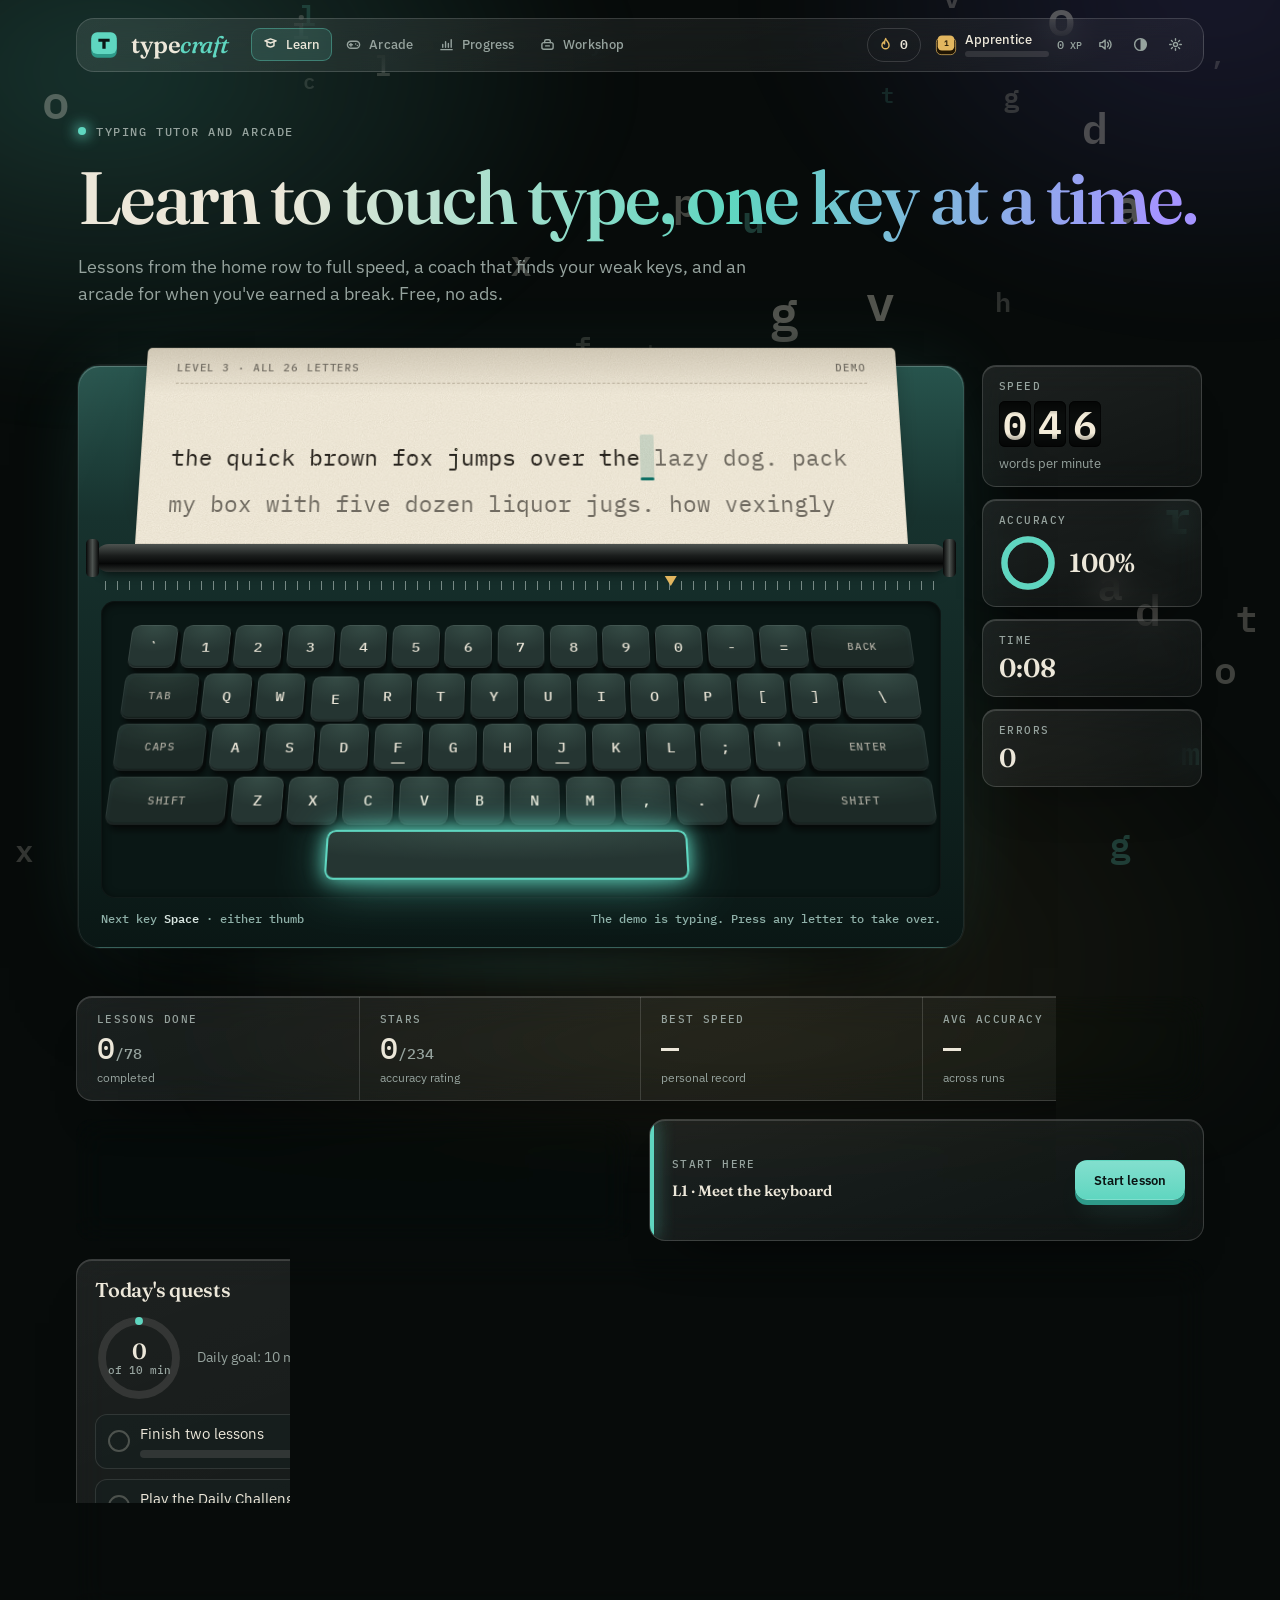
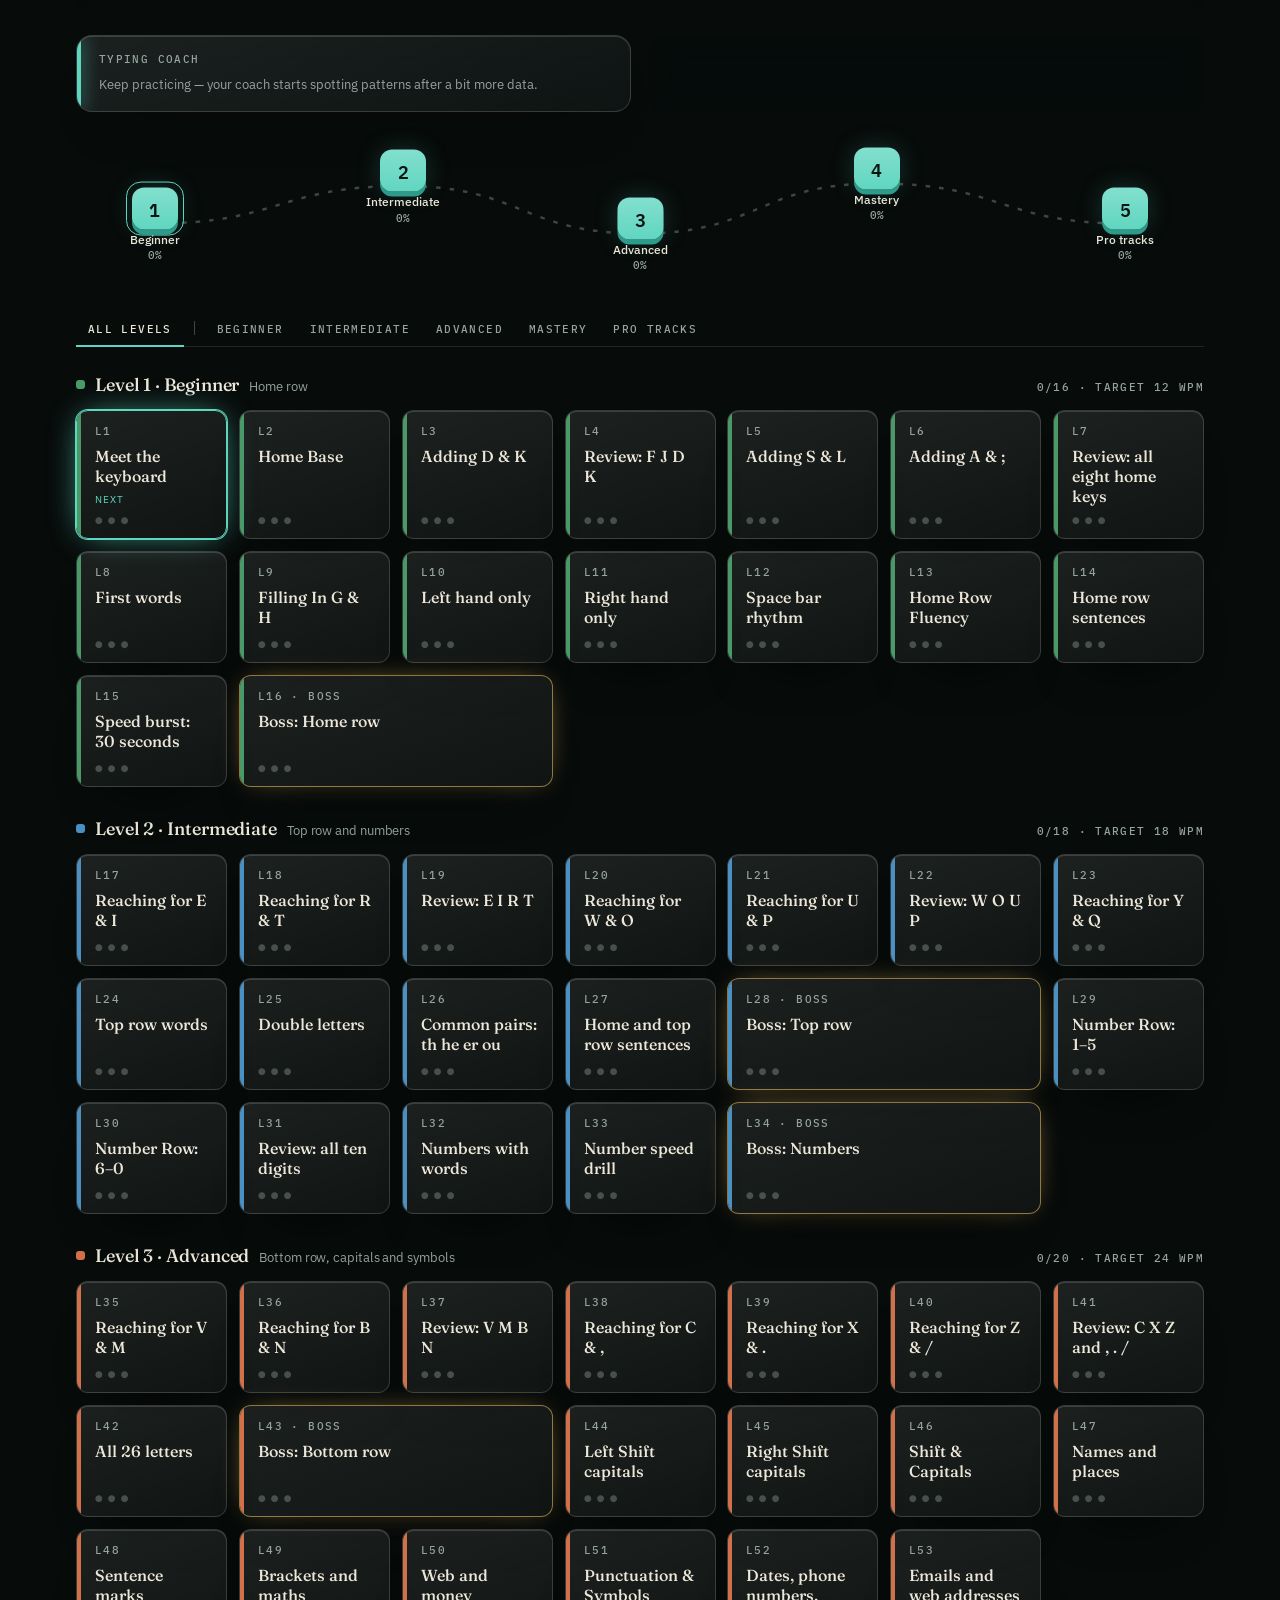
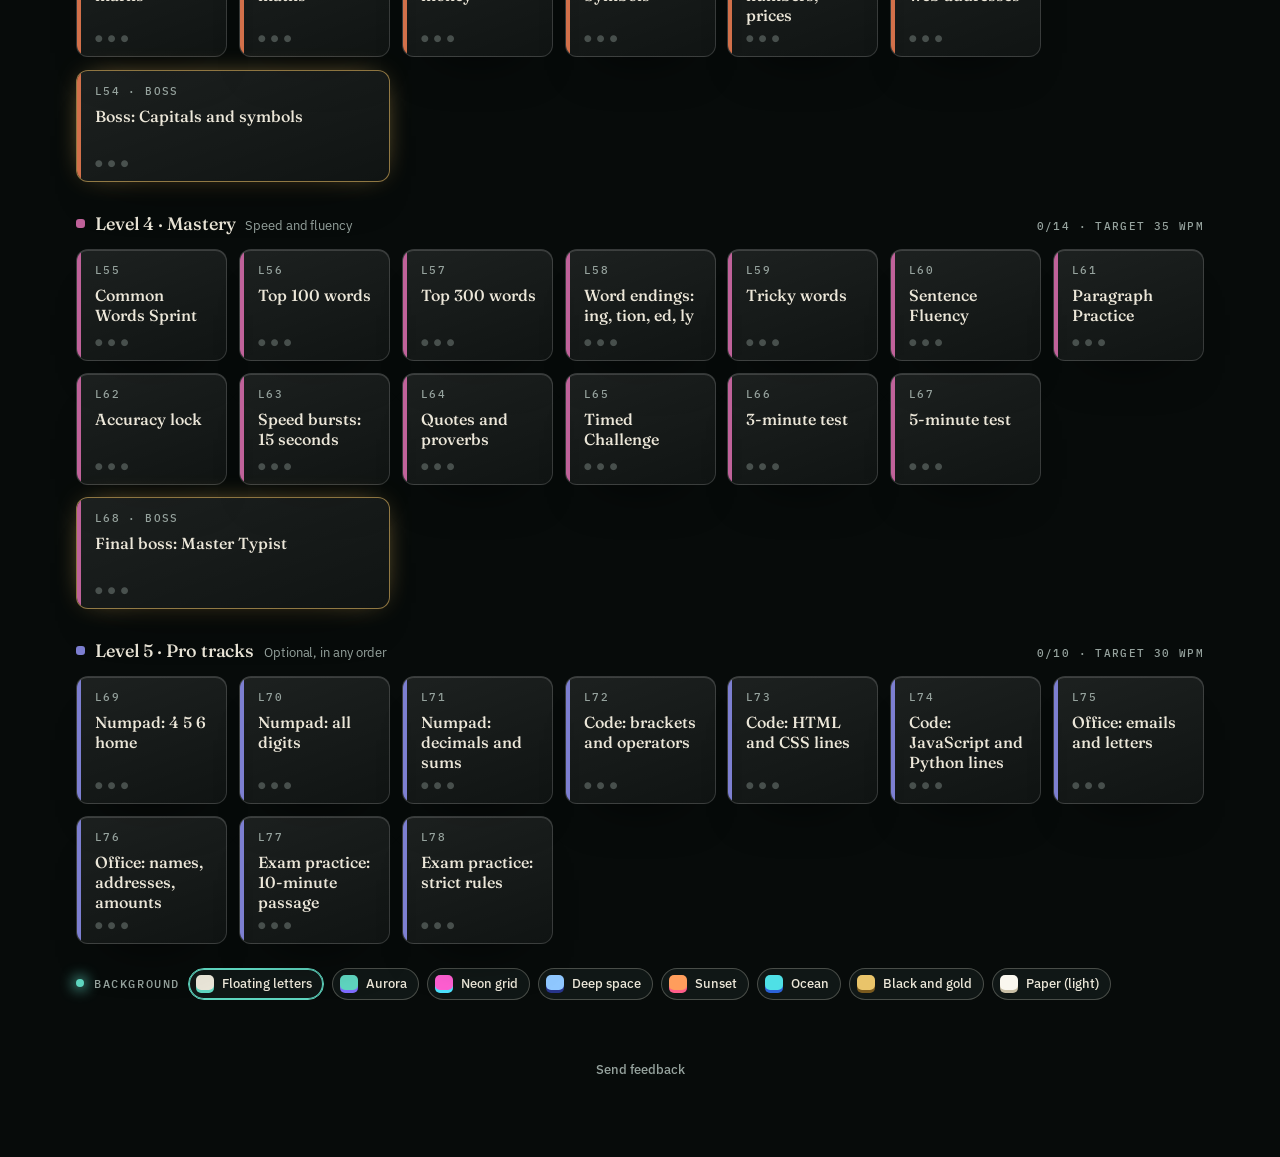
==== commit 6547fa66: "Join the 3D typewriter into the home screen and lessons; hold the background still during lessons Co" ====
--- a/index.html
+++ b/index.html
@@ -14,6 +14,7 @@
 <link rel="stylesheet" href="css/next.css">
 <link rel="stylesheet" href="css/games.css">
 <link rel="stylesheet" href="css/rewards.css">
+<link rel="stylesheet" href="css/typewriter.css">
 </head>
 <body>
 <canvas id="bgfx" hidden aria-hidden="true"></canvas>
@@ -59,6 +60,7 @@
         <p class="eyebrow">Typing tutor and arcade</p>
         <h1 class="headline">Learn to touch type, one key at a time.</h1>
         <p class="lede">Lessons from the home row to full speed, a coach that finds your weak keys, and an arcade for when you've earned a break. Free, no ads.</p>
+        <div class="home-machine" id="homeMachineSlot"></div>
       </section>
       <div class="home-stats" id="homeStats"></div>
       <div id="placementOffer" class="coach-panel continue-panel" hidden></div>
@@ -101,6 +103,7 @@
         </div>
         <div class="boss-mount" id="bossMount" hidden></div>
         <div class="step-note" id="stepNote" hidden></div>
+        <div class="lesson-machine" id="lessonMachine"></div>
         <div class="paper-wrap">
           <div class="paper" id="paper">
             <div class="text-display" id="textDisplay"></div>
@@ -371,6 +374,7 @@
 <script src="js/games/boss.js"></script>
 <script src="js/games/daily.js"></script>
 <script src="js/rewards-ui.js"></script>
+<script src="js/typewriter.js"></script>
 <script src="js/app.js"></script>
 </body>
 </html>
--- a/css/next.css
+++ b/css/next.css
@@ -277,3 +277,13 @@
 .ws-item small{font:500 11px/1.2 var(--mono);color:var(--muted)}
 .ws-item.in-use{border-color:var(--teal);box-shadow:inset 0 0 0 1px var(--teal)}
 .ws-item[disabled]{opacity:.5;cursor:not-allowed}
+
+/* ---------- the 3D typewriter in lessons and on the home screen ---------- */
+.has-machine #lessonView .paper-wrap{position:absolute;left:-10000px;top:0;width:900px;opacity:0;pointer-events:none}
+.has-machine #lessonView .rail-wrap,.has-machine #lessonView .stats-row,.has-machine #lessonView .hands-card,.has-machine #lessonView .key-chips{display:none}
+.has-machine #lessonView .paper-wrap #typer{pointer-events:auto}
+#lessonView.mode-watch .lesson-machine,#lessonView.mode-boss .lesson-machine{display:none}
+.home-machine{margin-top:18px}
+/* while a lesson is open the ambient glow holds still, so every keystroke shows in the next frame */
+:root.in-lesson body::before,:root.in-lesson body::after{animation:none}
+:root.in-lesson #bgfx{display:none}
--- a/css/typewriter.css
+++ b/css/typewriter.css
@@ -0,0 +1,155 @@
+/* ==========================================================================
+   TYPECRAFT NEXT — 3D typewriter and keyboard guide (js/typewriter.js)
+   Colours come from the design tokens in css/next.css. The physical machine
+   (paper, roller, odometer) keeps its own colours, set once as tokens below.
+   Effects: .tw[data-fx="full|light|off"] (follows :root[data-fx] by default).
+   Animations use transform / opacity only; the hot path never moves text
+   except the line feed.
+   ========================================================================== */
+.tw{
+  --tw-sheet-dry:color-mix(in srgb,var(--sheet-ink) 84%,var(--sheet));
+  --tw-sheet-pending:color-mix(in srgb,var(--sheet-ink) 65%,var(--sheet));
+  --tw-sheet-meta:color-mix(in srgb,var(--sheet-ink) 65%,var(--sheet));
+  --tw-sheet-red:#c23b2b; --tw-sheet-accent:#0b6e63;
+  --tw-platen-hi:#4d5350; --tw-platen:#1a1d1c; --tw-platen-lo:#060707; --tw-platen-edge:#2c302e;
+  --tw-odo-bg:#0a0d0c; --tw-odo-fg:#f3ecd9;
+  --tw-bad:#ff7b6e;
+  --kg:var(--teal);
+  container-type:inline-size; position:relative; min-width:0; color:var(--text);
+}
+/* keycap sets (Workshop unlocks); ink follows the theme's --kt --kt-hi --ks --kl */
+.tw[data-skin="ivory"]{--kt:#e9dfc8;--kt-hi:#fffaf0;--ks:#9a8a63;--kl:#2a2418;--kg:#f0c15e}
+.tw[data-skin="signal"]{--kt:#b3372c;--kt-hi:#dc5a4d;--ks:#571510;--kl:#fff3e6;--kg:#ffd27a}
+.tw[data-skin="blueprint"]{--kt:#1f3f7a;--kt-hi:#3260b0;--ks:#0b1a38;--kl:#eaf2ff;--kg:#7fd4ff}
+
+/* machine + readings: side by side when there is room, readings below otherwise */
+.tw-bench{display:grid;grid-template-columns:minmax(0,1fr);gap:18px;padding:30px 0 26px}
+@container (min-width:820px){ .tw-bench{grid-template-columns:minmax(0,1fr) 220px;align-items:start} .tw-bench>.tw-readings{grid-template-columns:minmax(0,1fr)} }
+
+/* ---------- the machine ---------- */
+.tw-machine{position:relative;min-width:0;border-radius:22px;padding:0 clamp(10px,2vw,22px) clamp(10px,1.6vw,18px);color:var(--mach-text);
+  background:linear-gradient(180deg,var(--mach-hi),var(--mach) 26%,var(--mach-lo));border:1px solid rgba(255,255,255,.08);
+  box-shadow:0 60px 90px -40px var(--deep),0 0 0 1px rgba(255,255,255,.06),inset 0 1px 0 rgba(255,255,255,.22)}
+.tw-machine:focus-visible{outline:2px solid var(--teal);outline-offset:4px}
+.tw-sheen{position:absolute;inset:0;border-radius:inherit;overflow:hidden;pointer-events:none;display:none}
+.tw-sheen::before{content:"";position:absolute;top:0;bottom:0;left:0;width:260%;
+  background:linear-gradient(115deg,transparent 42%,rgba(255,255,255,.08) 50%,transparent 58%);transform:translateX(-62%)}
+
+.tw-paper{perspective:900px;padding:0 clamp(6px,4%,46px);margin-top:-24px;position:relative}
+.tw-sheet{container-type:inline-size;background-color:var(--sheet);color:var(--sheet-ink);border-radius:5px 5px 0 0;padding:14px clamp(12px,4%,34px) 16px;
+  background-image:linear-gradient(180deg,rgba(60,45,20,.16),transparent 24%),url("data:image/svg+xml,%3Csvg xmlns='http://www.w3.org/2000/svg' width='180' height='180'%3E%3Cfilter id='n'%3E%3CfeTurbulence type='fractalNoise' baseFrequency='.85' numOctaves='2' stitchTiles='stitch'/%3E%3CfeColorMatrix values='0 0 0 0 .32 0 0 0 0 .25 0 0 0 0 .14 0 0 0 .22 0'/%3E%3C/filter%3E%3Crect width='180' height='180' filter='url(%23n)'/%3E%3C/svg%3E");
+  transform:rotateX(9deg);transform-origin:50% 100%;box-shadow:0 -12px 30px -14px rgba(0,0,0,.55),inset 0 0 0 1px rgba(60,45,20,.08)}
+.tw-meta{display:flex;justify-content:space-between;gap:4px 16px;flex-wrap:wrap;font:500 11px/1.3 var(--mono);letter-spacing:.08em;text-transform:uppercase;color:var(--tw-sheet-meta);padding-bottom:9px;border-bottom:1px dashed rgba(60,45,20,.28);margin-bottom:6px;min-height:24px}
+.tw-view{position:relative;font-family:var(--mono);font-size:clamp(11px,3.55cqw,23px);--lh:2.05em;height:calc(var(--lh) * 3);overflow:hidden;contain:layout paint style}
+.tw-lines{margin-top:calc(var(--lh) * -1);will-change:transform}
+.tw-ln{height:var(--lh);line-height:var(--lh);white-space:pre;overflow:hidden}
+.tw-ln.tw-done{color:var(--tw-sheet-dry);filter:url(#ink)}
+.tw-ln.tw-ahead{color:var(--tw-sheet-pending)}
+.tw-probe{position:absolute;left:0;top:0;visibility:hidden;white-space:pre;pointer-events:none}
+.tw-dry{display:inline-block;color:var(--sheet-ink);filter:url(#ink)}
+.tw-dry:empty{display:none}
+.tw-w{display:inline-block;color:var(--sheet-ink)}
+.tw-w.tw-wa{animation:twWetA .5s ease-out}
+.tw-w.tw-wb{animation:twWetB .5s ease-out}
+@keyframes twWetA{from{text-shadow:0 0 .2em var(--sheet-ink),0 0 1px var(--sheet-ink)}to{text-shadow:0 0 0 transparent}}
+@keyframes twWetB{from{text-shadow:0 0 .2em var(--sheet-ink),0 0 1px var(--sheet-ink)}to{text-shadow:0 0 0 transparent}}
+.tw-c{position:relative;display:inline-block;border-radius:2px;background:color-mix(in srgb,var(--tw-sheet-accent) 16%,transparent);color:var(--sheet-ink)}
+.tw-c:empty{display:none}
+.tw-c::after{content:"";position:absolute;left:0;right:0;bottom:0;height:3px;border-radius:2px;background:var(--tw-sheet-accent);animation:twBlink 1.1s steps(1) infinite}
+@keyframes twBlink{50%{opacity:.25}}
+.tw-c.tw-bad{background:color-mix(in srgb,var(--tw-sheet-red) 20%,transparent);color:var(--tw-sheet-red);text-decoration:underline wavy var(--tw-sheet-red);text-underline-offset:.28em}
+.tw-c.tw-bad::after{background:var(--tw-sheet-red)}
+.tw-c.tw-ba{animation:twShakeA .2s}
+.tw-c.tw-bb{animation:twShakeB .2s}
+@keyframes twShakeA{25%{transform:translateX(-2px)}75%{transform:translateX(2px)}}
+@keyframes twShakeB{25%{transform:translateX(-2px)}75%{transform:translateX(2px)}}
+.tw-rest{color:var(--tw-sheet-pending)}
+
+.tw-platen{position:relative;height:28px;margin-inline:-6px;border-radius:14px;background:linear-gradient(180deg,var(--tw-platen-hi) 0%,var(--tw-platen) 42%,var(--tw-platen-lo) 70%,var(--tw-platen-edge) 100%);box-shadow:0 6px 10px -4px rgba(0,0,0,.65)}
+.tw-platen::before,.tw-platen::after{content:"";position:absolute;top:-5px;width:13px;height:38px;border-radius:5px;background:linear-gradient(90deg,var(--tw-platen-lo),var(--tw-platen-hi),var(--tw-platen-lo))}
+.tw-platen::before{left:-9px} .tw-platen::after{right:-9px}
+.tw-rail{position:relative;height:9px;margin:9px 4px 11px;background:repeating-linear-gradient(90deg,color-mix(in srgb,var(--mach-text) 50%,transparent) 0 1px,transparent 1px 12px)}
+/* the marker is a full-width layer moved by transform; the brass triangle sits at its left edge */
+.tw-marker{position:absolute;inset:0;pointer-events:none;transform:translateX(calc(var(--p,0) * 100%));transition:transform .14s linear}
+.tw-marker::before{content:"";position:absolute;top:-5px;left:-6px;border-left:6px solid transparent;border-right:6px solid transparent;border-top:10px solid var(--mach-brass)}
+.tw-marker.tw-ret{transition:transform .28s cubic-bezier(.3,.7,.2,1)}
+
+/* ---------- the 3D keyboard ---------- */
+.tw-well{border-radius:14px;background:var(--mach-lo);box-shadow:inset 0 2px 10px rgba(0,0,0,.7),inset 0 0 0 1px rgba(255,255,255,.05);padding:clamp(6px,1.3vw,13px)}
+.tw-deckwrap{container-type:inline-size;perspective:1100px;perspective-origin:50% 15%}
+.tw-deck{position:relative;transform-style:preserve-3d;transform:rotateX(calc(22deg + var(--tx,0deg))) rotateY(var(--ty,0deg));transform-origin:50% 55%;transition:transform .2s ease-out}
+.tw-row{display:grid;grid-template-columns:repeat(60,minmax(0,1fr));height:calc(100cqw / 15);transform-style:preserve-3d}
+.tw-k{position:relative;grid-column:span var(--w,4);margin:.35cqw;border-radius:1.1cqw;background:var(--ks);transform-style:preserve-3d;box-shadow:0 .5cqw .8cqw rgba(0,0,0,.5)}
+.tw-k b{position:absolute;inset:0;display:grid;place-items:center;border-radius:1.1cqw;font:500 clamp(7px,2.35cqw,15px)/1 var(--mono);text-transform:uppercase;color:var(--kl);
+  background:radial-gradient(130% 100% at 50% 0%,var(--kt-hi),var(--kt) 62%);box-shadow:inset 0 0 0 1px rgba(255,255,255,.08),inset 0 -.28cqw 0 rgba(0,0,0,.28);
+  transform:translateZ(1.25cqw);transition:transform .07s ease-out,box-shadow .12s}
+.tw-k.tw-mod b{font-size:clamp(6px,1.5cqw,10.5px);letter-spacing:.06em;opacity:.72}
+.tw-k.tw-gap{visibility:hidden}
+.tw-k.tw-home b::after{content:"";position:absolute;bottom:15%;left:36%;right:36%;height:2px;border-radius:2px;background:currentColor;opacity:.55}
+.tw-k.tw-next b{transform:translateZ(1.75cqw);box-shadow:inset 0 0 0 2px var(--kg),0 0 2.2cqw var(--kg),0 0 6cqw -1cqw var(--kg)}
+.tw-k.tw-down b{transform:translateZ(.2cqw);transition-duration:.03s}
+.tw-k.tw-wrong b{box-shadow:inset 0 0 0 2px var(--tw-bad),0 0 1.7cqw var(--tw-bad)}
+.tw-noguide .tw-k.tw-next b{transform:translateZ(1.25cqw);box-shadow:inset 0 0 0 1px rgba(255,255,255,.08),inset 0 -.28cqw 0 rgba(0,0,0,.28)}
+.tw-noguide .tw-k.tw-next.tw-down b{transform:translateZ(.2cqw)}
+.tw-reach{position:absolute;inset:0;width:100%;height:100%;overflow:visible;pointer-events:none;transform:translateZ(2.3cqw)}
+.tw-reach path{fill:none;stroke:var(--kg);stroke-width:2.2;stroke-linecap:round;stroke-dasharray:3 6;animation:twMarch .5s linear infinite}
+.tw-reach circle{fill:none;stroke:var(--kg);stroke-width:2;opacity:.75}
+@keyframes twMarch{to{stroke-dashoffset:-9}}
+.tw-noguide .tw-reach,.tw-noguide .tw-cap{visibility:hidden}
+.tw-foot{display:flex;justify-content:space-between;gap:4px 16px;flex-wrap:wrap;padding-top:12px;font:500 12px/1.45 var(--mono);color:var(--mach-muted);min-height:2.6em}
+.tw-foot b{color:var(--mach-text);font-weight:600}
+.tw-hint:empty{display:none}
+
+/* ---------- readings ---------- */
+.tw-readings{display:grid;grid-template-columns:repeat(auto-fit,minmax(min(100%,150px),1fr));gap:12px;min-width:0}
+.tw-g{border-radius:14px;padding:14px 16px;display:flex;flex-direction:column;gap:8px;min-width:0;
+  background:linear-gradient(160deg,var(--glass-2),var(--glass));border:1px solid var(--glass-line);
+  box-shadow:0 30px 50px -34px var(--deep),inset 0 1px 0 var(--glass-line);-webkit-backdrop-filter:blur(16px);backdrop-filter:blur(16px)}
+.tw-g-label{font:500 10.5px/1.2 var(--mono);letter-spacing:.14em;text-transform:uppercase;color:var(--muted)}
+.tw-g-unit{font-size:12.5px;line-height:1.35;color:var(--muted)}
+.tw-g-big{font:600 26px/1.05 var(--display);font-variant-numeric:tabular-nums;color:var(--text)}
+.tw-odo{display:inline-flex;gap:3px;font:600 40px/1 var(--mono)}
+.tw-wheel{position:relative;display:block;width:.8em;height:1.16em;overflow:hidden;border-radius:6px;background:var(--tw-odo-bg);color:var(--tw-odo-fg);box-shadow:inset 0 0 0 1px rgba(0,0,0,.6)}
+.tw-wheel i{display:block;font-style:normal;transition:transform .45s cubic-bezier(.2,.8,.2,1)}
+.tw-wheel i span{display:block;height:1.16em;line-height:1.16em;text-align:center}
+.tw-wheel::after{content:"";position:absolute;inset:0;background:linear-gradient(180deg,rgba(0,0,0,.6),transparent 30%,transparent 70%,rgba(0,0,0,.6));pointer-events:none}
+.tw-ringrow{display:flex;align-items:center;gap:12px}
+.tw-ringrow svg{width:58px;height:58px;flex:none;transform:rotate(-90deg)}
+.tw-ring-bg{fill:none;stroke:var(--line-strong);stroke-width:7}
+.tw-ring-fg{fill:none;stroke:var(--teal);stroke-width:7;stroke-linecap:round;stroke-dasharray:163.4;stroke-dashoffset:0;transition:stroke-dashoffset .4s}
+.tw-sr{position:absolute;width:1px;height:1px;overflow:hidden;clip:rect(0 0 0 0);white-space:nowrap}
+@container (max-width:520px){ .tw-odo{font-size:30px} .tw-g{padding:12px 13px} .tw-g-big{font-size:22px} .tw-ringrow svg{width:44px;height:44px} .tw-readings{grid-template-columns:repeat(2,minmax(0,1fr));gap:10px} }
+
+/* ---------- effects: full = float, sheen, glow, tilt ---------- */
+.tw[data-fx="full"] .tw-machine{animation:twFloat 6s ease-in-out infinite alternate;box-shadow:0 60px 90px -40px var(--deep),0 0 90px -20px var(--g1),0 0 0 1px rgba(255,255,255,.06),inset 0 1px 0 rgba(255,255,255,.22)}
+.tw[data-fx="full"] .tw-machine::after{content:"";position:absolute;left:10%;right:10%;bottom:-38px;height:44px;z-index:-1;border-radius:50%;background:radial-gradient(closest-side,var(--g1),transparent);filter:blur(12px);pointer-events:none}
+.tw[data-fx="full"] .tw-sheen{display:block}
+.tw[data-fx="full"] .tw-sheen::before{animation:twSheen 7s ease-in-out infinite}
+.tw.tw-typing .tw-machine,.tw.tw-typing .tw-sheen::before,.tw.tw-typing .tw-reach path{animation-play-state:paused}  /* while typing only the keys, the ink and the line feed move */
+@keyframes twFloat{to{transform:translateY(-8px)}}
+@keyframes twSheen{from{transform:translateX(0)}to{transform:translateX(-62%)}}
+
+/* light: no float, sheen or tilt; key travel and the next-key glow stay */
+.tw[data-fx="light"] .tw-deck,.tw[data-fx="off"] .tw-deck{--tx:0deg!important;--ty:0deg!important}
+
+/* off: flat keyboard, no filters, no animation except the caret */
+.tw[data-fx="off"] *,.tw[data-fx="off"] *::before,.tw[data-fx="off"] *::after{animation:none!important;transition:none!important;filter:none!important;-webkit-backdrop-filter:none!important;backdrop-filter:none!important}
+.tw[data-fx="off"] .tw-c::after,:root[data-fx="off"] .tw .tw-c::after{animation:twBlink 1.1s steps(1) infinite!important}
+.tw[data-fx="off"] .tw-paper{perspective:none}
+.tw[data-fx="off"] .tw-sheet{transform:none}
+.tw[data-fx="off"] .tw-deckwrap{perspective:none}
+.tw[data-fx="off"] .tw-deck,.tw[data-fx="off"] .tw-row,.tw[data-fx="off"] .tw-k{transform:none;transform-style:flat}
+.tw[data-fx="off"] .tw-k{box-shadow:none}
+.tw[data-fx="off"] .tw-k b{transform:none;bottom:.5cqw}
+.tw[data-fx="off"] .tw-k.tw-next b{transform:none;bottom:.8cqw;top:-.3cqw}
+.tw[data-fx="off"] .tw-k.tw-down b{transform:none;bottom:0;top:.3cqw}
+.tw[data-fx="off"] .tw-reach{transform:none}
+
+/* paused when the tab is hidden or the machine is off screen */
+.tw.tw-paused *,.tw.tw-paused *::before,.tw.tw-paused *::after{animation-play-state:paused!important}
+
+@media (prefers-reduced-motion:reduce){ .tw:not([data-fx="full"]) .tw-sheen{display:none} }
+
+/* while the learner types, the page's ambient background holds still too (its blurred
+   animation is the most expensive thing on screen without a GPU). Toggled per burst, not per key. */
+:root:has(.tw.tw-typing) body::before,:root:has(.tw.tw-typing) body::after{animation-play-state:paused}
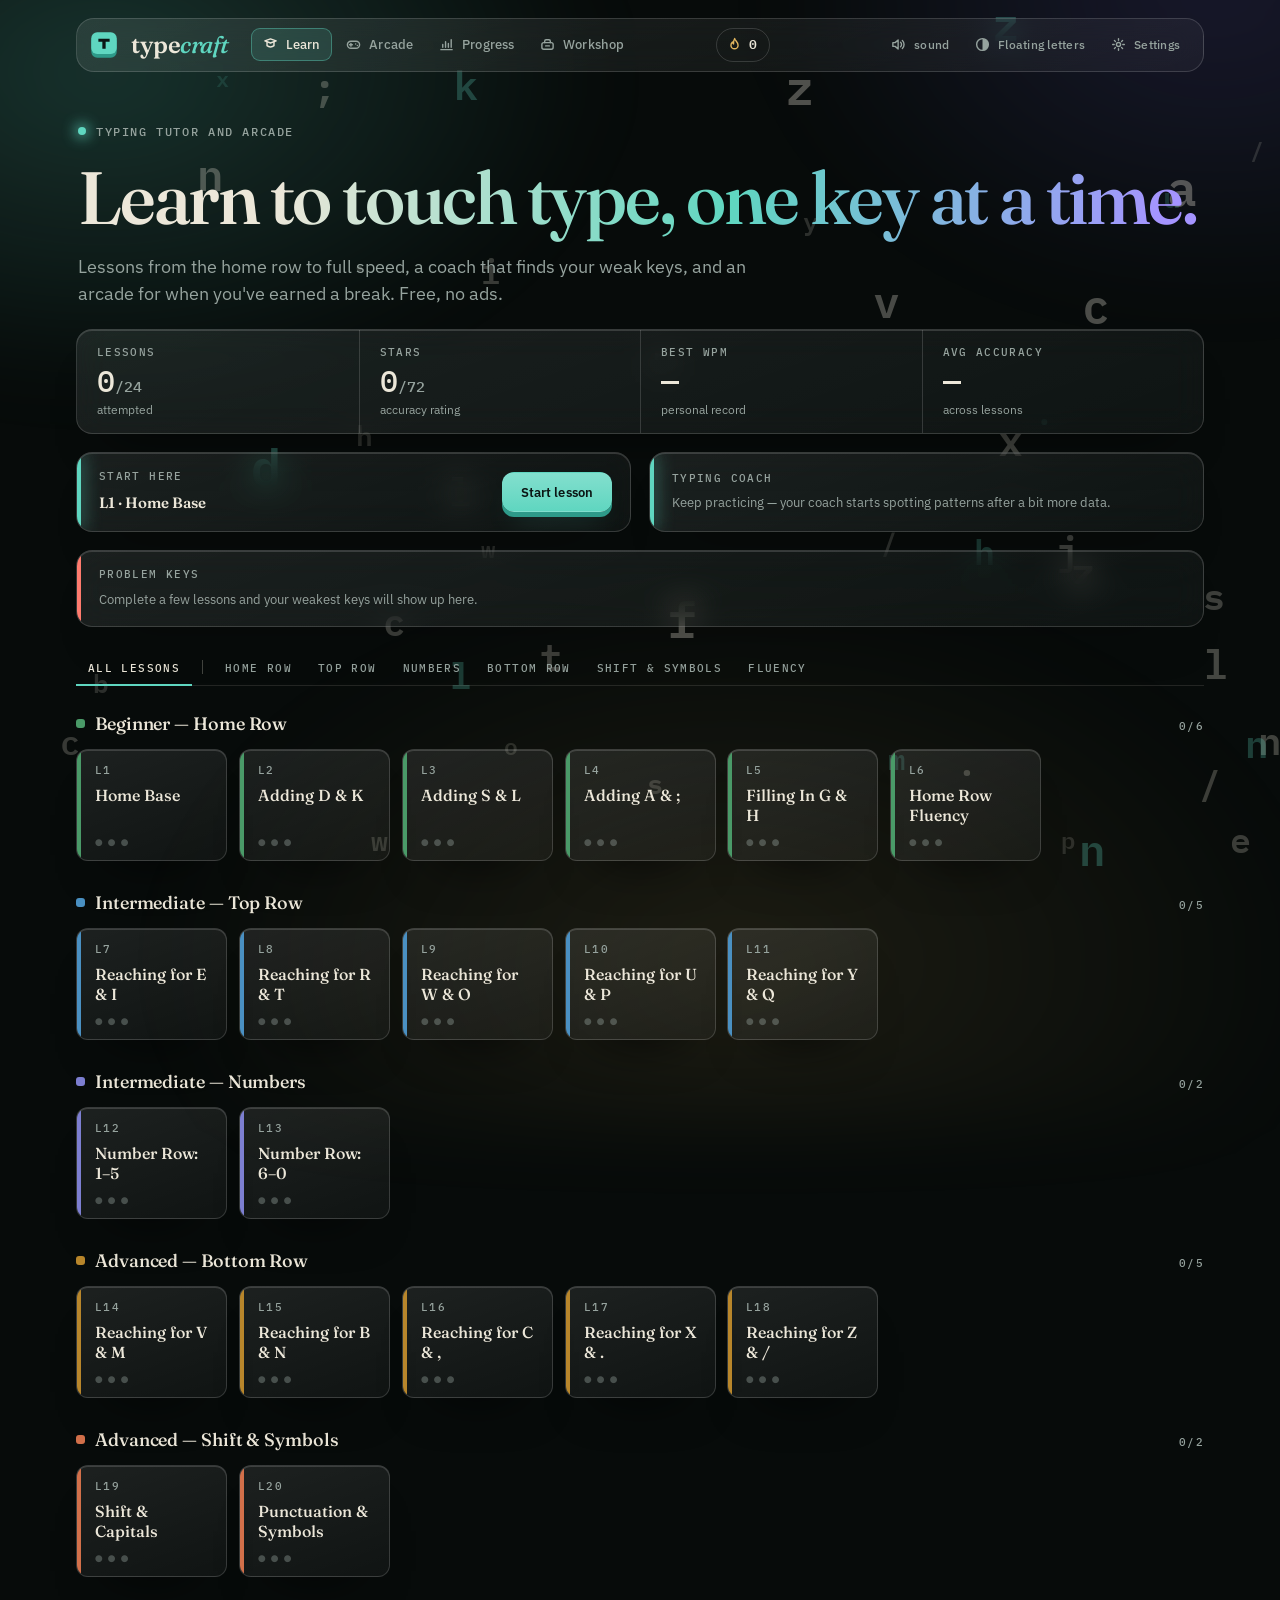
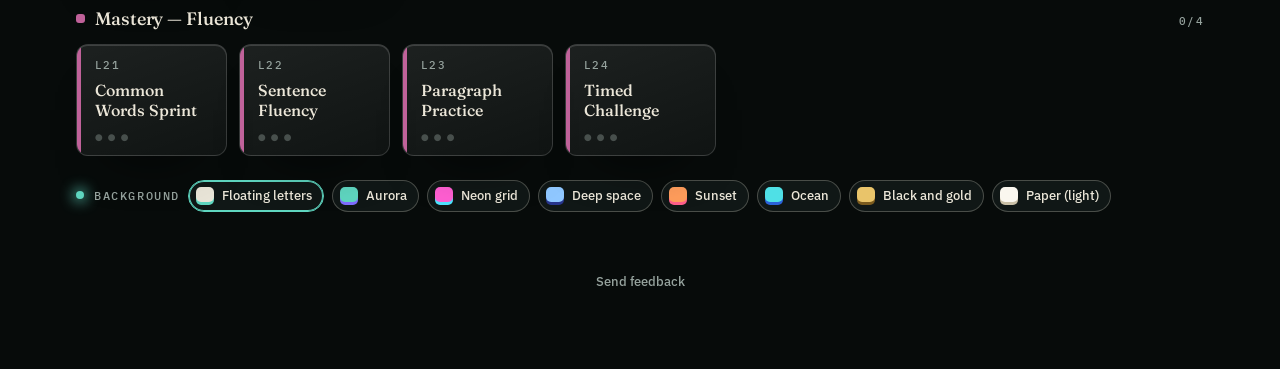
==== commit 2b7cc941: "Merge pull request #9 from mayankbhadauria08/next/phase-1 [next] Phase 1: themes, effects, top bar, " ====
--- a/index.html
+++ b/index.html
@@ -8,13 +8,8 @@
 <link rel="preconnect" href="https://fonts.googleapis.com">
 <link rel="preconnect" href="https://fonts.gstatic.com" crossorigin>
 <link href="https://fonts.googleapis.com/css2?family=Fraunces:ital,opsz,wght@0,9..144,400..700;1,9..144,400..700&family=IBM+Plex+Mono:wght@400;500;600&family=IBM+Plex+Sans:wght@400;500;600&display=swap" rel="stylesheet">
-<link rel="manifest" href="manifest.webmanifest">
-<meta name="theme-color" content="#070b0a">
 <link rel="stylesheet" href="css/app.css">
 <link rel="stylesheet" href="css/next.css">
-<link rel="stylesheet" href="css/games.css">
-<link rel="stylesheet" href="css/rewards.css">
-<link rel="stylesheet" href="css/typewriter.css">
 </head>
 <body>
 <canvas id="bgfx" hidden aria-hidden="true"></canvas>
@@ -60,15 +55,11 @@
         <p class="eyebrow">Typing tutor and arcade</p>
         <h1 class="headline">Learn to touch type, one key at a time.</h1>
         <p class="lede">Lessons from the home row to full speed, a coach that finds your weak keys, and an arcade for when you've earned a break. Free, no ads.</p>
-        <div class="home-machine" id="homeMachineSlot"></div>
       </section>
       <div class="home-stats" id="homeStats"></div>
-      <div id="placementOffer" class="coach-panel continue-panel" hidden></div>
       <div id="continuePanel" class="coach-panel continue-panel" hidden></div>
-      <div id="questsPanel" class="quests-slot"></div>
       <div id="coachPanel" class="coach-panel"></div>
       <div id="reviewPanel" class="review-panel"></div>
-      <div class="course-map" id="courseMap" aria-label="Course map"></div>
       <div class="config-bar" id="tierFilter"></div>
       <div id="cardDashboard" class="card-dashboard"></div>
       <div class="home-themes" id="homeThemes" role="group" aria-label="Background theme"><span class="eyebrow">Background</span></div>
@@ -95,15 +86,6 @@
           </div>
         </div>
 
-        <div class="watch-panel" id="watchPanel" hidden>
-          <div class="eyebrow">Watch · not scored</div>
-          <div class="watch-keys" id="watchKeys"></div>
-          <p class="watch-note" id="watchNote"></p>
-          <div class="watch-foot"><div class="watch-bar"><i id="watchBar"></i></div><button class="btn secondary" id="watchSkip">Skip</button></div>
-        </div>
-        <div class="boss-mount" id="bossMount" hidden></div>
-        <div class="step-note" id="stepNote" hidden></div>
-        <div class="lesson-machine" id="lessonMachine"></div>
         <div class="paper-wrap">
           <div class="paper" id="paper">
             <div class="text-display" id="textDisplay"></div>
@@ -150,20 +132,161 @@
       </div>
     </div>
 
-    <!-- ============ ARCADE ============ -->
+    <!-- ============ FUN MODE HUB ============ -->
     <div id="funSelectView">
       <p class="need-kb">The arcade games need a real keyboard. If one is connected, go ahead.</p>
-      <div class="page-head"><p class="eyebrow">Arcade</p><h1>Eight games, one skill each</h1>
-        <p class="lede">Every game uses only the keys you have learned, so you can play from your first lesson.</p></div>
-      <section class="daily-banner glass" id="dailyBanner"></section>
-      <div class="tcg-cards" id="arcadeCards"></div>
-    </div>
-    <div id="arcadePlay"><div class="lesson-head"><button class="back-btn" id="arcadeBackBtn">&larr; Back to the arcade</button></div><div class="arcade-stage" id="arcadeStage"></div></div>
+      <div class="lesson-head">
+        <button class="back-btn" id="funBackBtn">&larr; Back to dashboard</button>
+      </div>
+      <div class="fun-grid">
+        <div class="fun-card">
+          <div class="fun-icon"><svg viewBox="0 0 24 24" aria-hidden="true"><path d="M8 10.2a4 4 0 0 1 8 0"/><ellipse cx="12" cy="12.6" rx="9" ry="3.3"/><path d="M7 17.8l-1.4 2.6M12 18.4v3M17 17.8l1.4 2.6"/></svg></div>
+          <div class="fun-title">Space Invaders</div>
+          <div class="fun-desc">Words fall like ships. Type them before they land. Long words are boss fights.</div>
+          <button class="btn primary" id="playSiBtn">Play</button>
+        </div>
+        <div class="fun-card">
+          <div class="fun-icon"><svg viewBox="0 0 24 24" aria-hidden="true"><path d="M9.2 3.5h5.6l3.7 17h-13z"/><path d="M12 16.2l4.6-9.4M7.3 16.2h9.4"/></svg></div>
+          <div class="fun-title">Metronome Rhythm</div>
+          <div class="fun-desc">A steady click sets the beat. Type exactly on time to build combo and perfect rhythm.</div>
+          <select id="metroBpmSelect" class="btn secondary" style="width:100%; text-align:center;">
+            <option value="60">60 BPM — Relaxed</option>
+            <option value="80" selected>80 BPM — Steady</option>
+            <option value="100">100 BPM — Brisk</option>
+            <option value="120">120 BPM — Fast</option>
+          </select>
+          <button class="btn primary" id="playMetroBtn">Play</button>
+        </div>
+        <div class="fun-card">
+          <div class="fun-icon"><svg viewBox="0 0 24 24" aria-hidden="true"><path d="M2.5 16h19M12 16V5M12 5.5h6.5l-2 2.6 2 2.6H12M5.5 14v4M18.5 14v4"/></svg></div>
+          <div class="fun-title">Tug-of-War</div>
+          <div class="fun-desc">Race a bot typist. Outpace it to pull the flag to your side before the paragraph ends.</div>
+          <select id="towBotSpeedSelect" class="btn secondary" style="width:100%; text-align:center;">
+            <option value="30">Bot speed: 30 WPM — Easy</option>
+            <option value="45" selected>Bot speed: 45 WPM — Medium</option>
+            <option value="60">Bot speed: 60 WPM — Hard</option>
+            <option value="80">Bot speed: 80 WPM — Brutal</option>
+          </select>
+          <button class="btn primary" id="playTowBtn">Play</button>
+        </div>
+      </div>
+    </div>
+
+    <!-- ============ SPACE INVADERS ============ -->
+    <div id="spaceInvadersView">
+      <div class="lesson-head">
+        <button class="back-btn" id="siBackBtn">&larr; Back to fun mode</button>
+      </div>
+      <div class="si-hud">
+        <div class="si-hud-item">Score: <span id="siScore">0</span></div>
+        <div class="si-hud-item" id="siLives">❤️❤️❤️</div>
+      </div>
+      <div class="si-canvas-wrap">
+        <canvas id="siCanvas" width="880" height="440"></canvas>
+        <div class="si-gameover hidden" id="siGameOver">
+          <h3>Game over</h3>
+          <div class="si-score-big" id="siFinalScore">0</div>
+          <div class="results-actions">
+            <button class="btn primary" id="siReplayBtn">Play again</button>
+            <button class="btn secondary" id="siExitBtn">Back to fun mode</button>
+          </div>
+        </div>
+      </div>
+      <p class="si-hint">Just start typing any falling word — no need to click first.</p>
+    </div>
 
     <!-- ============ RESULTS VIEW ============ -->
     <section id="resultsView" class="results-view hidden">
-      <div class="results-wrap" id="resultsBody"></div>
+      <div class="results-card">
+        <h2>Lesson complete</h2>
+        <div class="results-stars" id="resultsStars"></div>
+        <canvas id="wpmChart" width="600" height="200"></canvas>
+        <div class="chart-legend">
+          <span class="legend-item"><i class="dot dot-wpm"></i> WPM over time</span>
+          <span class="legend-item"><i class="dot dot-acc"></i> Average accuracy</span>
+        </div>
+        <div class="results-grid">
+          <div class="rstat"><div class="rlabel">WPM</div><div class="rvalue" id="finalWpm">0</div></div>
+          <div class="rstat"><div class="rlabel">Accuracy</div><div class="rvalue" id="finalAcc">0%</div></div>
+          <div class="rstat"><div class="rlabel">Errors</div><div class="rvalue" id="finalErr">0</div></div>
+          <div class="rstat"><div class="rlabel">Time</div><div class="rvalue" id="finalTime">0s</div></div>
+        </div>
+        <div class="results-actions">
+          <button id="retryBtn" class="btn primary">Retry (Tab)</button>
+          <button id="dashboardBtn" class="btn secondary">Back to dashboard</button>
+        </div>
+      </div>
     </section>
+
+    <!-- ============ METRONOME RHYTHM CHALLENGE ============ -->
+    <div id="metronomeView">
+      <div class="lesson-head"><button class="back-btn" id="metroBackBtn">&larr; Back to fun mode</button></div>
+      <div class="si-hud">
+        <div class="si-hud-item">Score: <span id="metroScore">0</span></div>
+        <div class="si-hud-item">Combo: <span id="metroCombo">0</span>x</div>
+        <div class="si-hud-item">On-Beat: <span id="metroOnBeat">100</span>%</div>
+        <div class="beat-dot" id="beatDot"></div>
+      </div>
+      <div class="paper-wrap">
+        <div class="paper" id="metroPaper">
+          <div class="text-display" id="metroTextDisplay"></div>
+          <textarea id="metroTyper" autocomplete="off" autocapitalize="off" autocorrect="off" spellcheck="false"></textarea>
+        </div>
+        <div class="start-hint" id="metroStartHint"><span>click here, then type in time with the beat</span></div>
+      </div>
+      <p class="si-hint">Type each letter as close to the click as you can — early or late breaks your combo.</p>
+    </div>
+    <div class="overlay hidden" id="metroResultsOverlay">
+      <div class="results-card">
+        <h2>Rhythm session complete</h2>
+        <div class="results-grid">
+          <div class="rstat"><div class="rlabel">Final Score</div><div class="rvalue" id="metroFinalScore">0</div></div>
+          <div class="rstat"><div class="rlabel">Best Combo</div><div class="rvalue" id="metroBestCombo">0</div></div>
+          <div class="rstat"><div class="rlabel">On-Beat</div><div class="rvalue" id="metroFinalOnBeat">0%</div></div>
+          <div class="rstat"><div class="rlabel">BPM</div><div class="rvalue" id="metroFinalBpm">0</div></div>
+        </div>
+        <div class="results-actions">
+          <button class="btn primary" id="metroReplayBtn">Play again</button>
+          <button class="btn secondary" id="metroExitBtn">Back to fun mode</button>
+        </div>
+      </div>
+    </div>
+
+    <!-- ============ TUG-OF-WAR ============ -->
+    <div id="tugOfWarView">
+      <div class="lesson-head"><button class="back-btn" id="towBackBtn">&larr; Back to fun mode</button></div>
+      <div class="si-hud">
+        <div class="si-hud-item">You: <span id="towUserWpm">0</span> WPM</div>
+        <div class="si-hud-item">Bot: <span id="towBotWpmLabel">0</span> WPM</div>
+      </div>
+      <div class="tow-track">
+        <div class="tow-label tow-label-left">YOU</div>
+        <div class="tow-bar"><div class="tow-flag" id="towFlag"></div></div>
+        <div class="tow-label tow-label-right">BOT</div>
+      </div>
+      <div class="paper-wrap">
+        <div class="paper" id="towPaper">
+          <div class="text-display" id="towTextDisplay"></div>
+          <textarea id="towTyper" autocomplete="off" autocapitalize="off" autocorrect="off" spellcheck="false"></textarea>
+        </div>
+        <div class="start-hint" id="towStartHint"><span>click here, then start typing to pull the flag</span></div>
+      </div>
+      <p class="si-hint">Every correct letter pulls the flag your way — outpace the bot before it finishes.</p>
+    </div>
+    <div class="overlay hidden" id="towResultsOverlay">
+      <div class="results-card">
+        <h2 id="towResultTitle">Round complete</h2>
+        <div class="results-grid">
+          <div class="rstat"><div class="rlabel">Your WPM</div><div class="rvalue" id="towFinalUserWpm">0</div></div>
+          <div class="rstat"><div class="rlabel">Bot WPM</div><div class="rvalue" id="towFinalBotWpm">0</div></div>
+        </div>
+        <div class="results-actions">
+          <button class="btn primary" id="towReplayBtn">Play again</button>
+          <button class="btn secondary" id="towExitBtn">Back to fun mode</button>
+        </div>
+      </div>
+    </div>
+
 
     <!-- ============ ACCOUNT ============ -->
     <div id="accountView">
@@ -361,20 +484,6 @@
   </div>
 
 <script src="shared/course-meta.js"></script>
-<script src="shared/rewards-rules.js"></script>
-<script src="js/course.js"></script>
-<script src="js/games/core.js"></script>
-<script src="js/games/storm.js"></script>
-<script src="js/games/beat.js"></script>
-<script src="js/games/tug.js"></script>
-<script src="js/games/ghost.js"></script>
-<script src="js/games/pop.js"></script>
-<script src="js/games/tower.js"></script>
-<script src="js/games/safe.js"></script>
-<script src="js/games/boss.js"></script>
-<script src="js/games/daily.js"></script>
-<script src="js/rewards-ui.js"></script>
-<script src="js/typewriter.js"></script>
 <script src="js/app.js"></script>
 </body>
 </html>
--- a/css/next.css
+++ b/css/next.css
@@ -210,80 +210,3 @@
 @media (max-width:1320px){ .topbar .streak-display .streak-label{display:none} }
 @media (max-width:1180px){ .topbar #themeToggle .nav-label,.topbar #soundToggle{font-size:0!important;gap:0} .topbar #soundToggle .nb-svg{font-size:12px} }
 @media (max-width:520px){ .dashboard-header.topbar{flex-wrap:wrap} }
-
-/* ---------- course map ---------- */
-.course-map{position:relative;height:150px;margin:6px 0 2px}
-.course-map svg{position:absolute;inset:0;width:100%;height:100%;overflow:visible}
-.route-bg{fill:none;stroke:var(--line-strong);stroke-width:2;stroke-dasharray:4 8}
-.route-fg{fill:none;stroke:var(--teal);stroke-width:3;stroke-linecap:round;stroke-dasharray:100;filter:drop-shadow(0 0 6px var(--teal));transition:stroke-dashoffset 1.2s ease}
-.route-node{position:absolute;transform:translate(-50%,-50%);display:flex;flex-direction:column;align-items:center;gap:3px;background:none;border:0;color:var(--text);cursor:pointer;padding:0}
-.route-node b{width:46px;height:42px;border-radius:12px;display:grid;place-items:center;font:600 18px/1 var(--mono);background:linear-gradient(180deg,color-mix(in srgb,var(--teal) 78%,#fff),var(--teal));color:var(--teal-ink);box-shadow:0 5px 0 var(--teal-deep),0 0 26px var(--g1);position:relative}
-.route-node.next b::after{content:"";position:absolute;inset:-6px;border-radius:15px;border:1.5px solid var(--teal);animation:tcPing 2.6s ease-out infinite}
-@keyframes tcPing{to{transform:scale(1.4);opacity:0}}
-.route-node.active b{outline:2px solid var(--text);outline-offset:3px}
-.route-node span{font:500 12px/1.2 var(--sans)} .route-node small{font:500 10.5px/1 var(--mono);color:var(--muted)}
-.tier-sub{font:400 13px var(--sans);color:var(--muted);margin-left:6px}
-.lesson-card{font:inherit;color:inherit;text-align:left;cursor:pointer;position:relative}
-.lesson-card.boss{grid-column:span 2;border-color:color-mix(in srgb,var(--brass) 60%,transparent);box-shadow:0 30px 50px -34px var(--deep),0 0 30px -14px var(--brass)}
-.lesson-card.recommended{border-color:var(--teal);box-shadow:0 0 0 1px var(--teal),0 0 34px -10px var(--teal)}
-.lcrown{color:var(--brass);margin-left:6px;font-size:14px}
-/* ---------- lesson steps ---------- */
-.watch-panel{display:flex;flex-direction:column;gap:14px;padding:24px;border-radius:var(--radius);background:linear-gradient(160deg,var(--glass-2),var(--glass));border:1px solid var(--glass-line)}
-.watch-panel[hidden],.boss-mount[hidden],.step-note[hidden]{display:none}
-.watch-keys{display:flex;flex-wrap:wrap;gap:14px}
-.watch-key{display:flex;flex-direction:column;align-items:center;gap:8px}
-.watch-key kbd{min-width:64px;height:60px;padding:0 14px;display:grid;place-items:center;border-radius:14px;font:600 26px/1 var(--mono);color:var(--teal-ink);background:linear-gradient(180deg,color-mix(in srgb,var(--teal) 78%,#fff),var(--teal));box-shadow:0 6px 0 var(--teal-deep),0 0 30px var(--g1)}
-.watch-key.wide kbd{font:600 18px/1 var(--sans)}
-.watch-key span{font-size:13px;color:var(--muted)}
-.watch-note{margin:0;color:var(--muted);max-width:60ch}
-.watch-foot{display:flex;align-items:center;gap:14px}
-.watch-bar{flex:1;height:6px;border-radius:99px;background:var(--raise);overflow:hidden} .watch-bar i{display:block;height:100%;width:0;background:var(--teal)}
-#lessonView.mode-watch .paper-wrap,#lessonView.mode-watch .stats-row,#lessonView.mode-watch .rail-wrap,
-#lessonView.mode-boss .paper-wrap,#lessonView.mode-boss .stats-row,#lessonView.mode-boss .rail-wrap,#lessonView.mode-boss .hands-card{display:none}
-.step-note{font-size:13.5px;padding:9px 14px;border-radius:10px;background:var(--brass-soft);border:1px solid color-mix(in srgb,var(--brass) 50%,transparent)}
-.exam-line{margin:6px 0 0;color:var(--muted);font-size:14px} .exam-line b{color:var(--text)}
-.placement-card{max-width:560px;display:flex;flex-direction:column;gap:12px;padding:28px}
-.placement-card h2{margin:0;font:560 30px/1.1 var(--display)}
-.results-wrap{width:min(680px,100%);max-height:calc(100vh - 40px);overflow:auto}
-/* ---------- arcade ---------- */
-#arcadePlay{display:none;flex-direction:column;gap:14px}
-.daily-banner{display:flex;align-items:center;justify-content:space-between;gap:16px;flex-wrap:wrap;padding:18px 22px;border-radius:18px;border:1px solid var(--glass-line);background:linear-gradient(160deg,var(--glass-2),var(--glass))}
-.daily-banner h2{margin:4px 0;font:560 24px/1.1 var(--display)} .daily-banner .lede{font-size:14px}
-.quests-slot:empty{display:none}
-.progress-body{display:flex;flex-direction:column;gap:16px}
-@media (max-width:520px){ .course-map{height:120px} .route-node span,.route-node small{display:none} .route-node b{width:38px;height:34px;font-size:15px} .lesson-card.boss{grid-column:span 1} }
-
-/* top bar: icon-only sound / theme / settings (each has a title), compact streak and rank */
-.topbar .icon-btn .nav-label{display:none}
-.topbar #soundToggle{font-size:0!important;gap:0;padding:8px}
-.topbar #themeToggle,.topbar #navSettings{padding:8px}
-.topbar .streak-display .streak-label{display:none}
-.topbar .rank-chip{min-width:0;padding:0 4px}
-@media (max-width:1180px){ .topbar .rank-chip .rw-rankbar-xp{display:none} }
-
-/* ---------- workshop ---------- */
-.workshop-body{display:grid;grid-template-columns:repeat(auto-fit,minmax(min(100%,320px),1fr));gap:16px}
-.workshop-body>.lede{grid-column:1/-1}
-.ws-preview{grid-column:1/-1;display:flex;flex-direction:column;gap:14px;align-items:center;padding:22px;border-radius:18px;background:linear-gradient(180deg,var(--mach-hi),var(--mach) 30%,var(--mach-lo))}
-.ws-sheet{background:var(--sheet);color:var(--sheet-ink);font:500 20px/1.6 var(--mono);padding:12px 20px;border-radius:5px;box-shadow:0 -10px 24px -14px rgba(0,0,0,.5)}
-.ws-rest{opacity:.45} .ws-cur{box-shadow:inset 0 -3px 0 #0b6e63}
-.ws-keys{display:flex;gap:8px;flex-wrap:wrap;justify-content:center}
-.ws-key{width:48px;height:44px;border-radius:9px;background:var(--ks);box-shadow:0 4px 8px rgba(0,0,0,.4);position:relative}
-.ws-key b{position:absolute;inset:0 0 4px;display:grid;place-items:center;border-radius:9px;font:500 15px/1 var(--mono);color:var(--kl);background:radial-gradient(130% 100% at 50% 0%,var(--kt-hi),var(--kt) 62%)}
-.ws-key.next b{box-shadow:inset 0 0 0 2px var(--teal),0 0 16px var(--teal);transform:translateY(-3px)}
-.ws-items{display:grid;grid-template-columns:repeat(auto-fill,minmax(130px,1fr));gap:8px}
-.ws-item{display:flex;flex-direction:column;align-items:flex-start;gap:4px;padding:10px 12px;border-radius:12px;border:1px solid var(--line-strong);background:var(--surface);color:var(--text);cursor:pointer;text-align:left;font:500 13px/1.3 var(--sans)}
-.ws-item i{width:28px;height:18px;border-radius:5px;border:1px solid var(--line-strong)}
-.ws-item small{font:500 11px/1.2 var(--mono);color:var(--muted)}
-.ws-item.in-use{border-color:var(--teal);box-shadow:inset 0 0 0 1px var(--teal)}
-.ws-item[disabled]{opacity:.5;cursor:not-allowed}
-
-/* ---------- the 3D typewriter in lessons and on the home screen ---------- */
-.has-machine #lessonView .paper-wrap{position:absolute;left:-10000px;top:0;width:900px;opacity:0;pointer-events:none}
-.has-machine #lessonView .rail-wrap,.has-machine #lessonView .stats-row,.has-machine #lessonView .hands-card,.has-machine #lessonView .key-chips{display:none}
-.has-machine #lessonView .paper-wrap #typer{pointer-events:auto}
-#lessonView.mode-watch .lesson-machine,#lessonView.mode-boss .lesson-machine{display:none}
-.home-machine{margin-top:18px}
-/* while a lesson is open the ambient glow holds still, so every keystroke shows in the next frame */
-:root.in-lesson body::before,:root.in-lesson body::after{animation:none}
-:root.in-lesson #bgfx{display:none}
